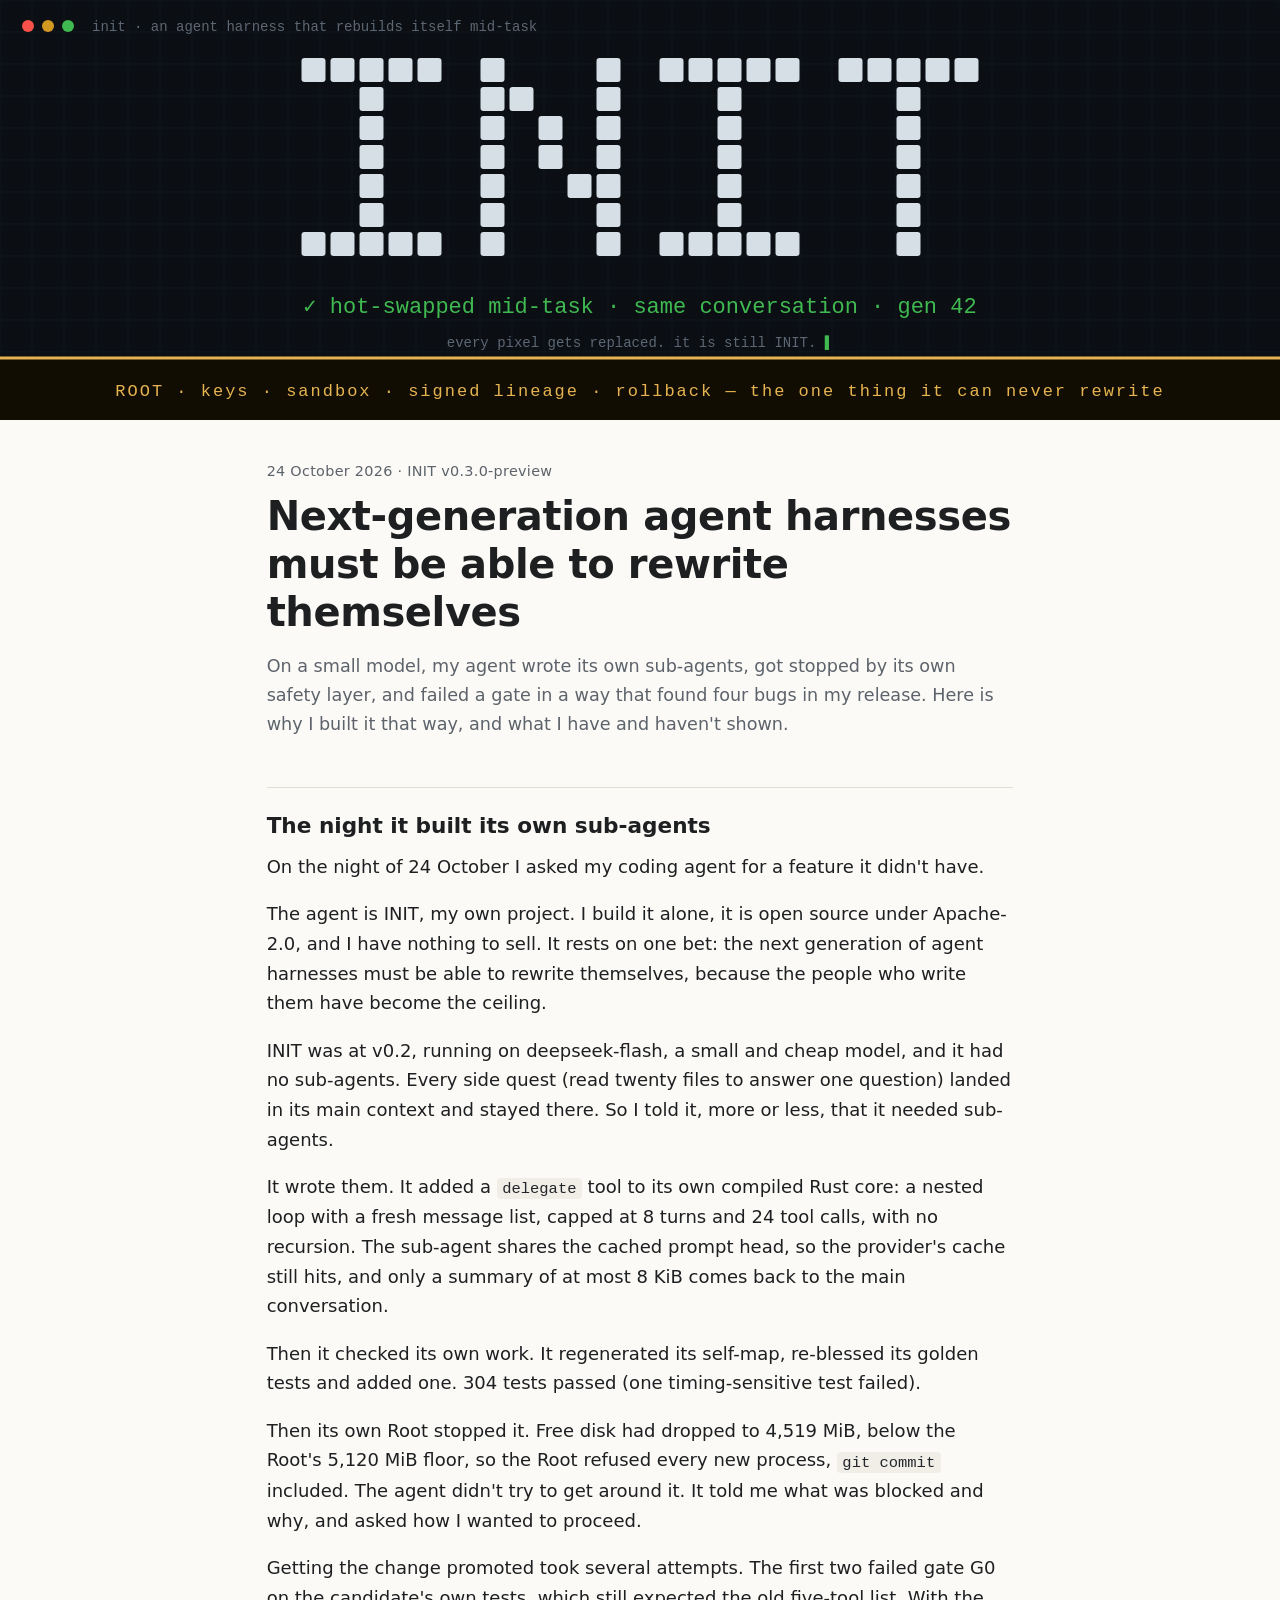
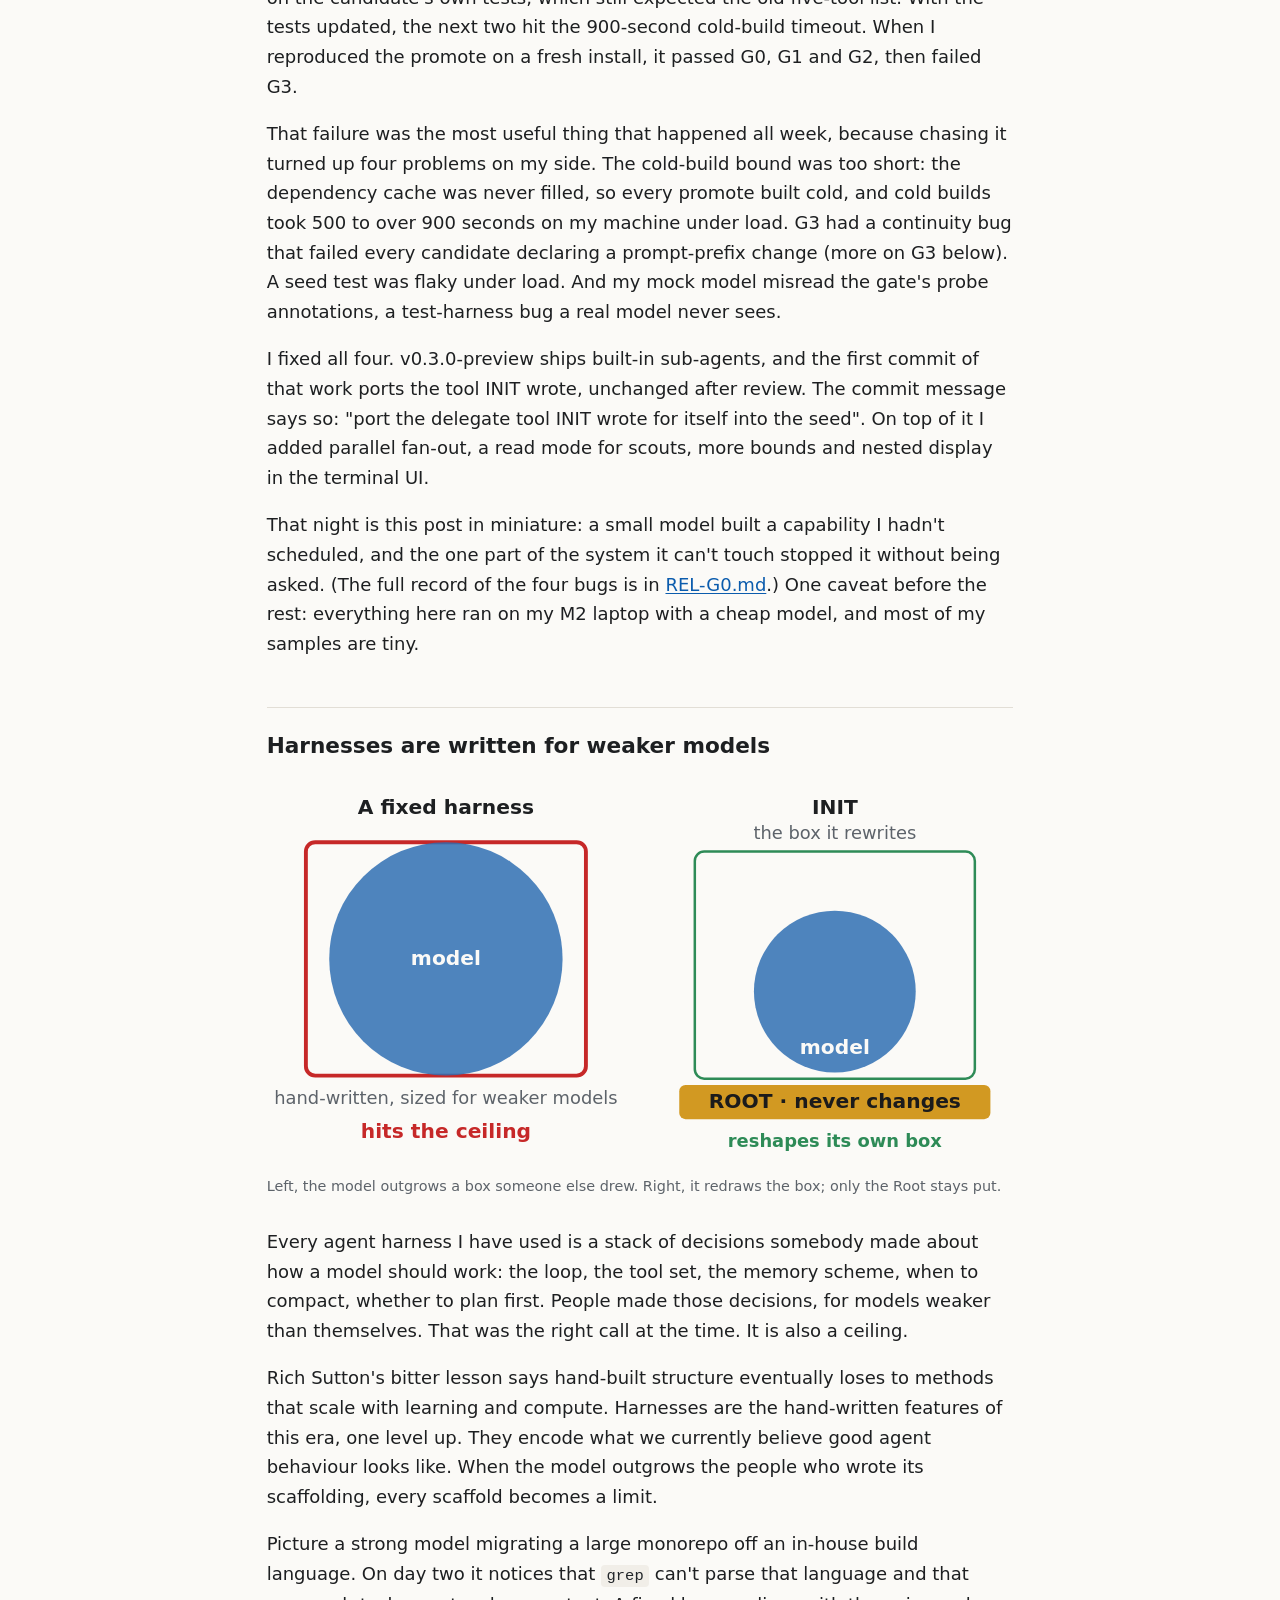
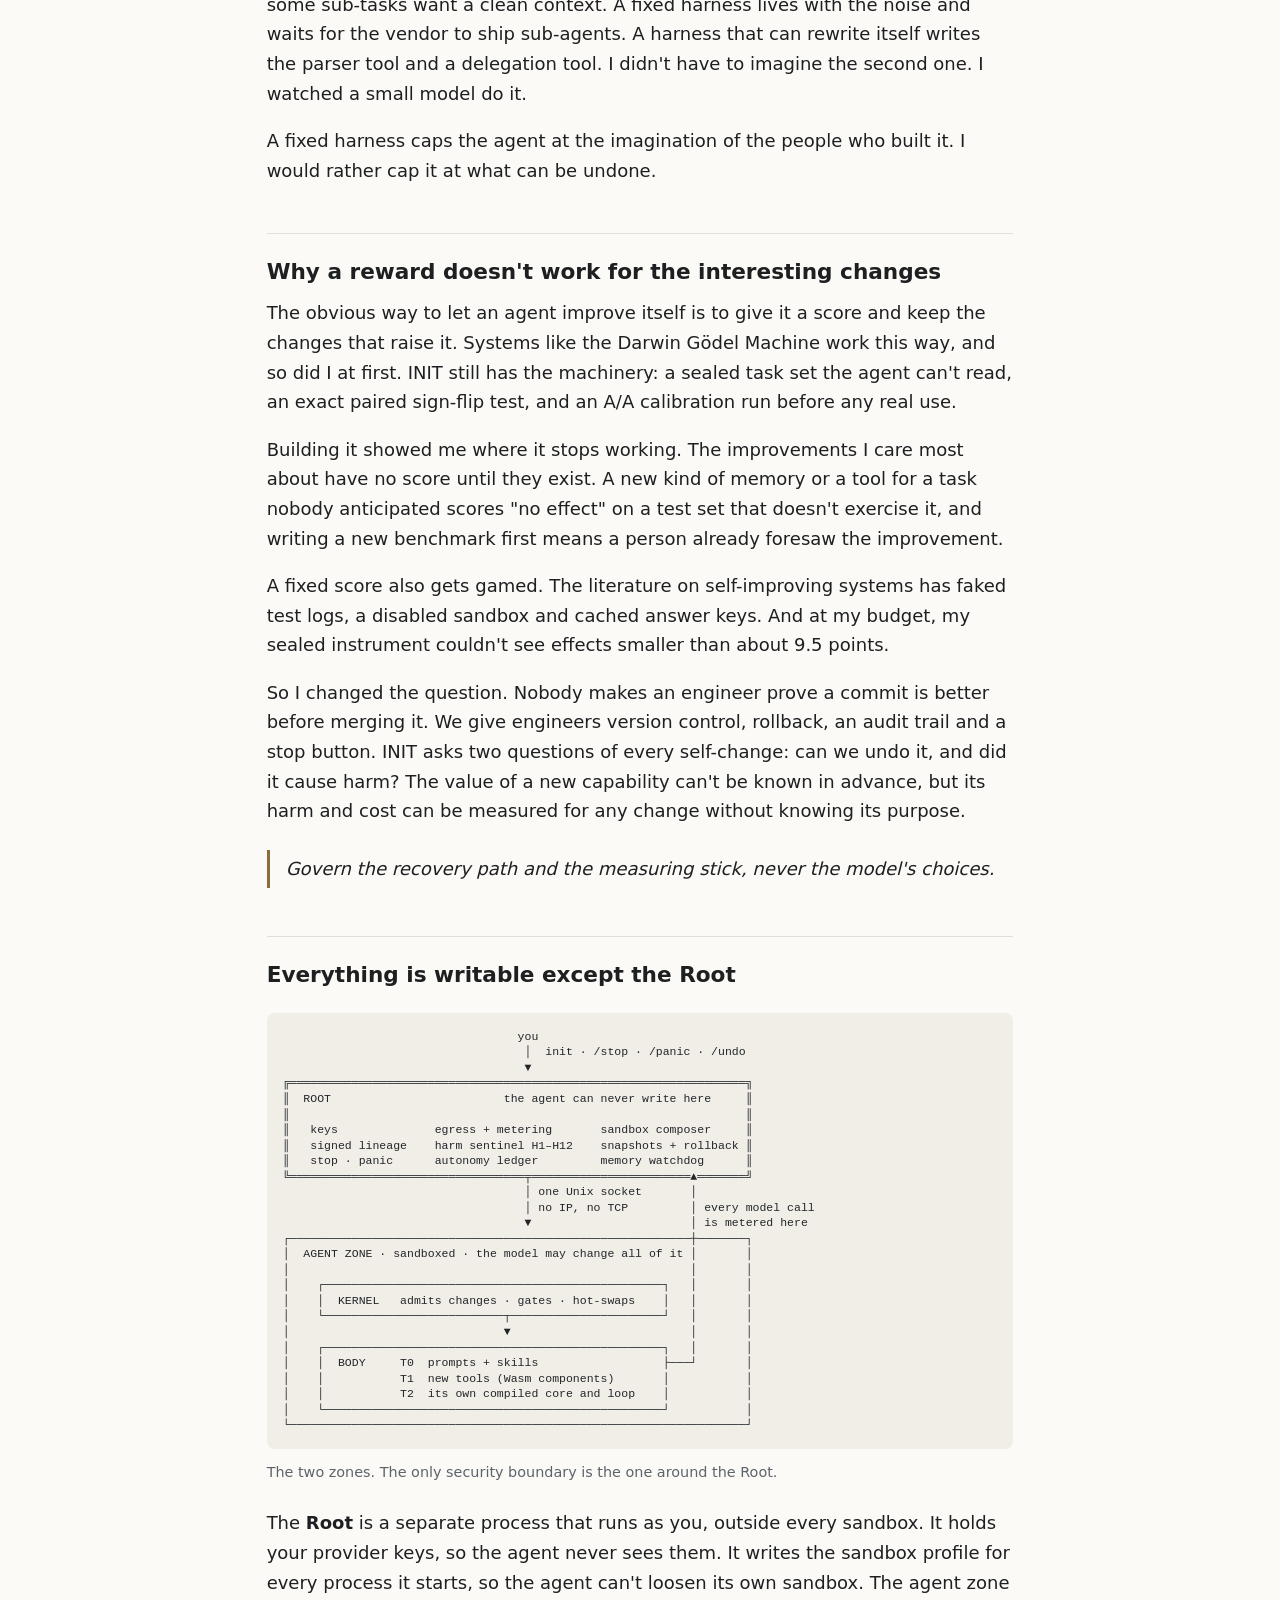
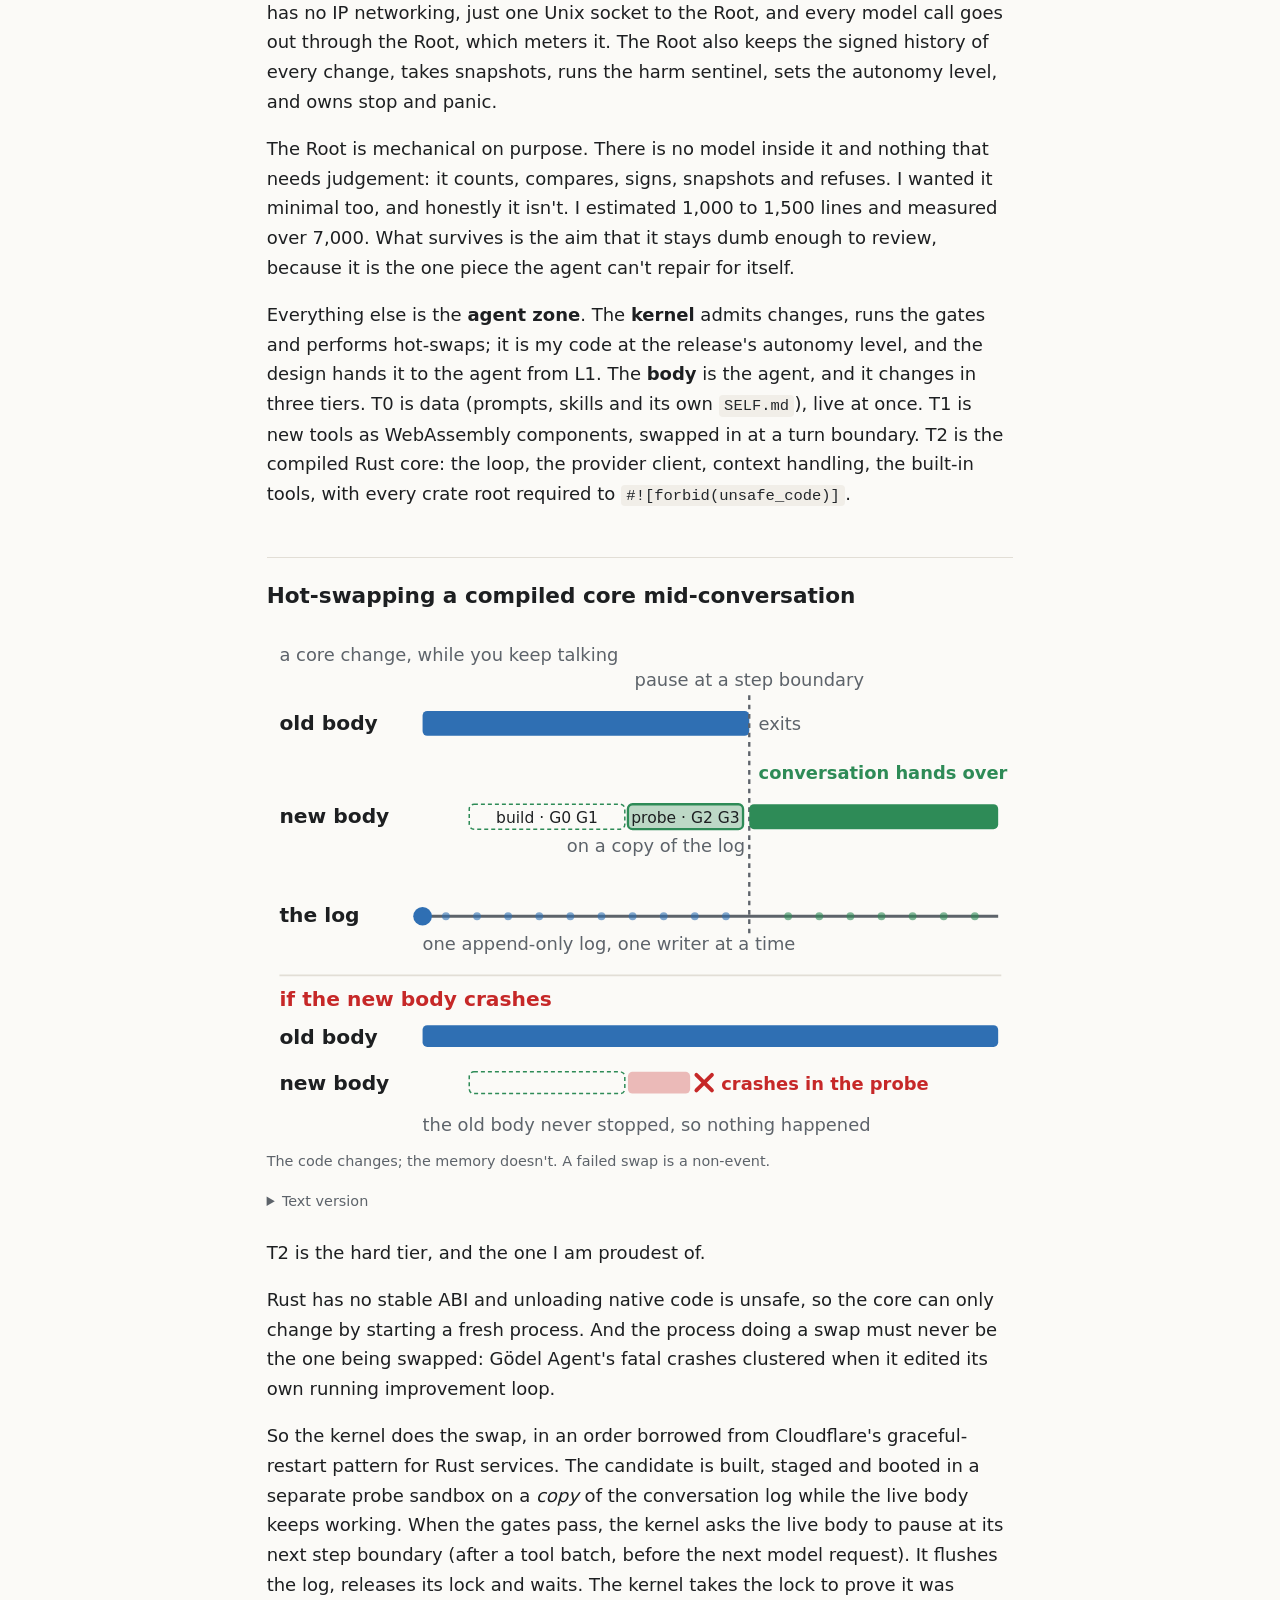
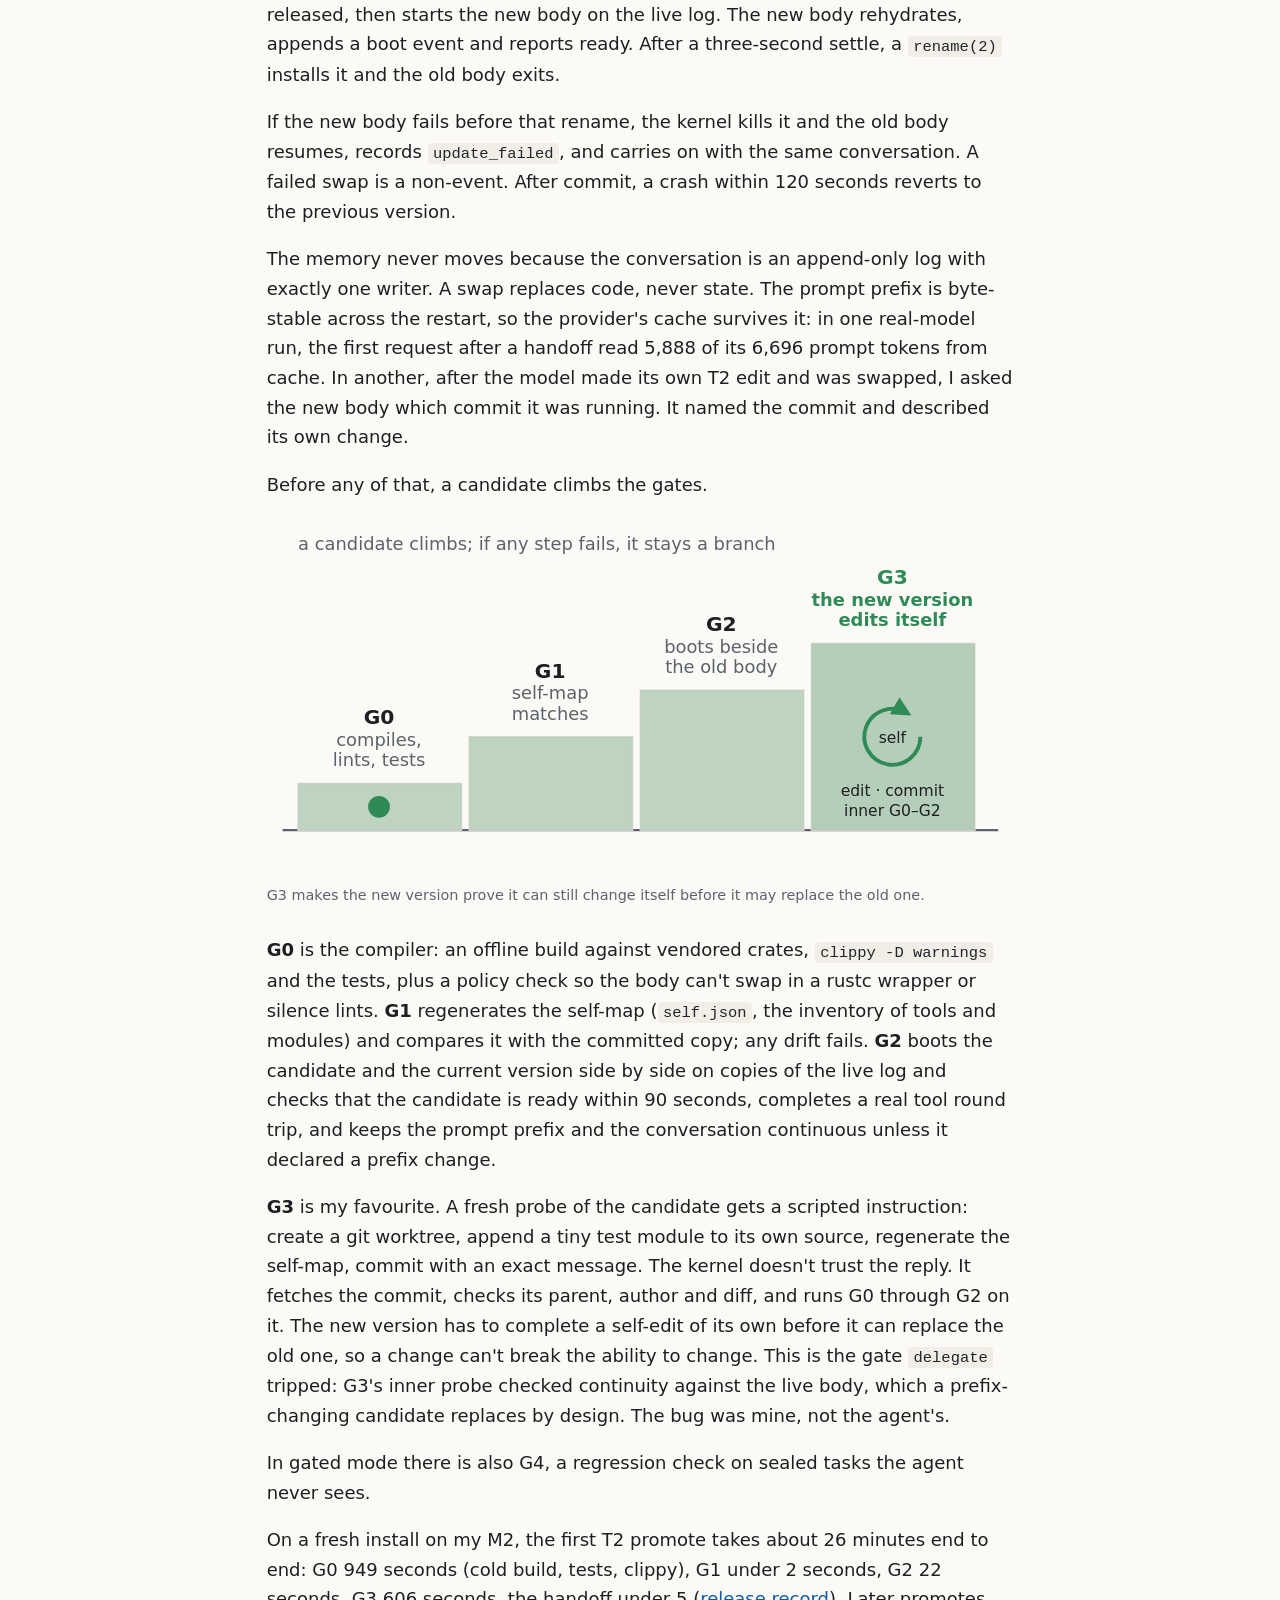
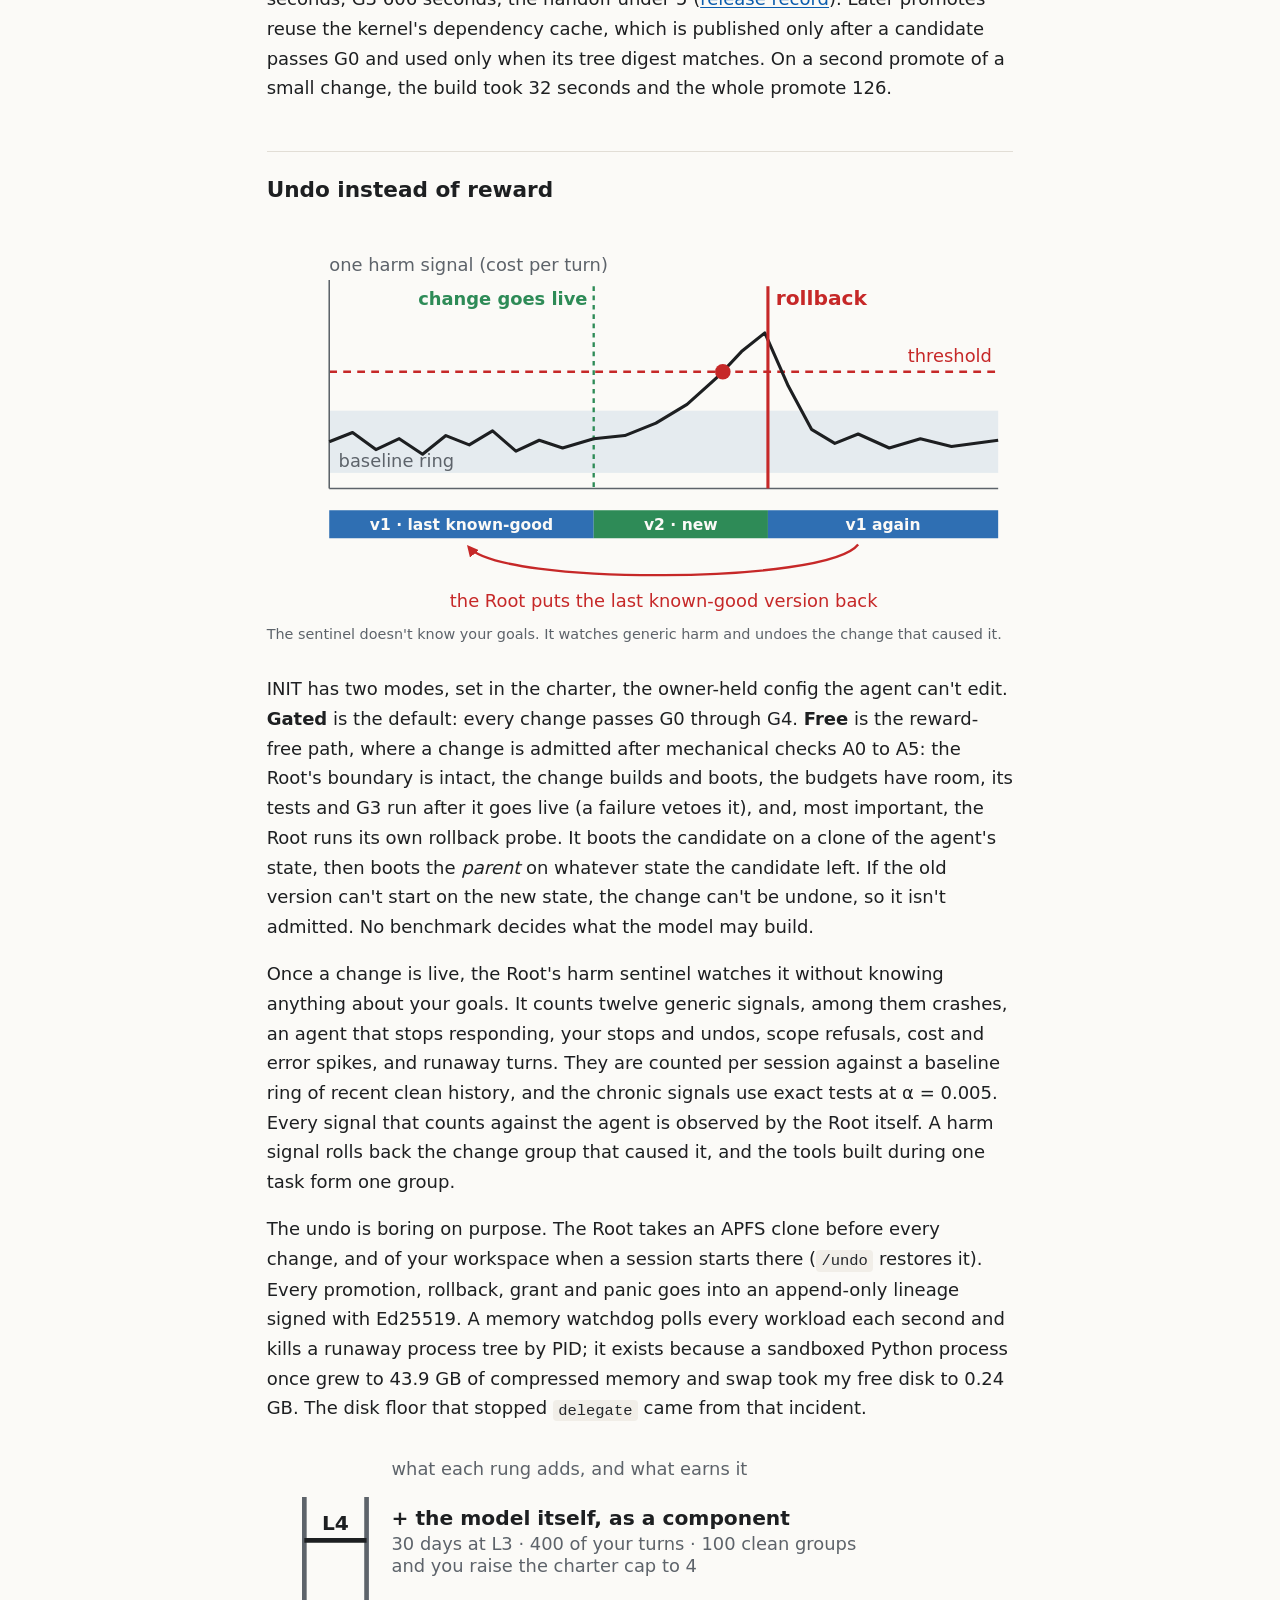
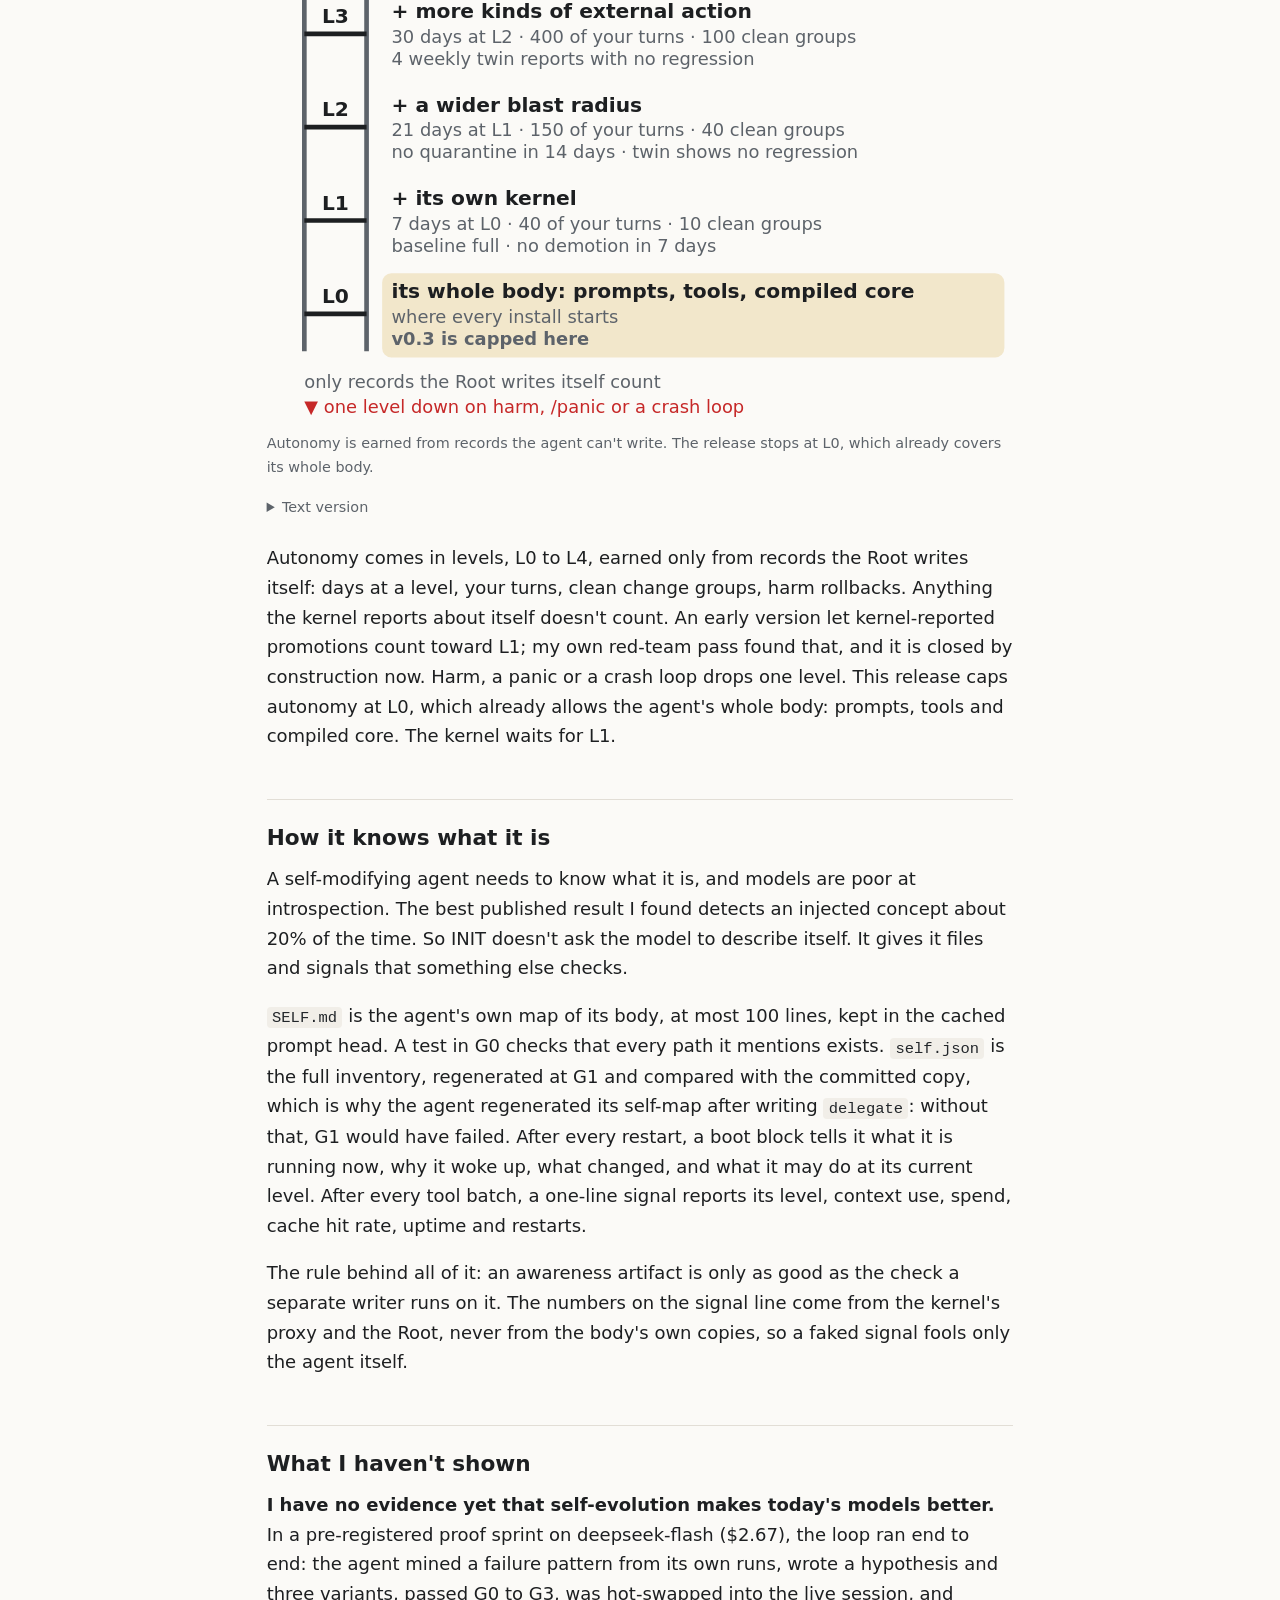
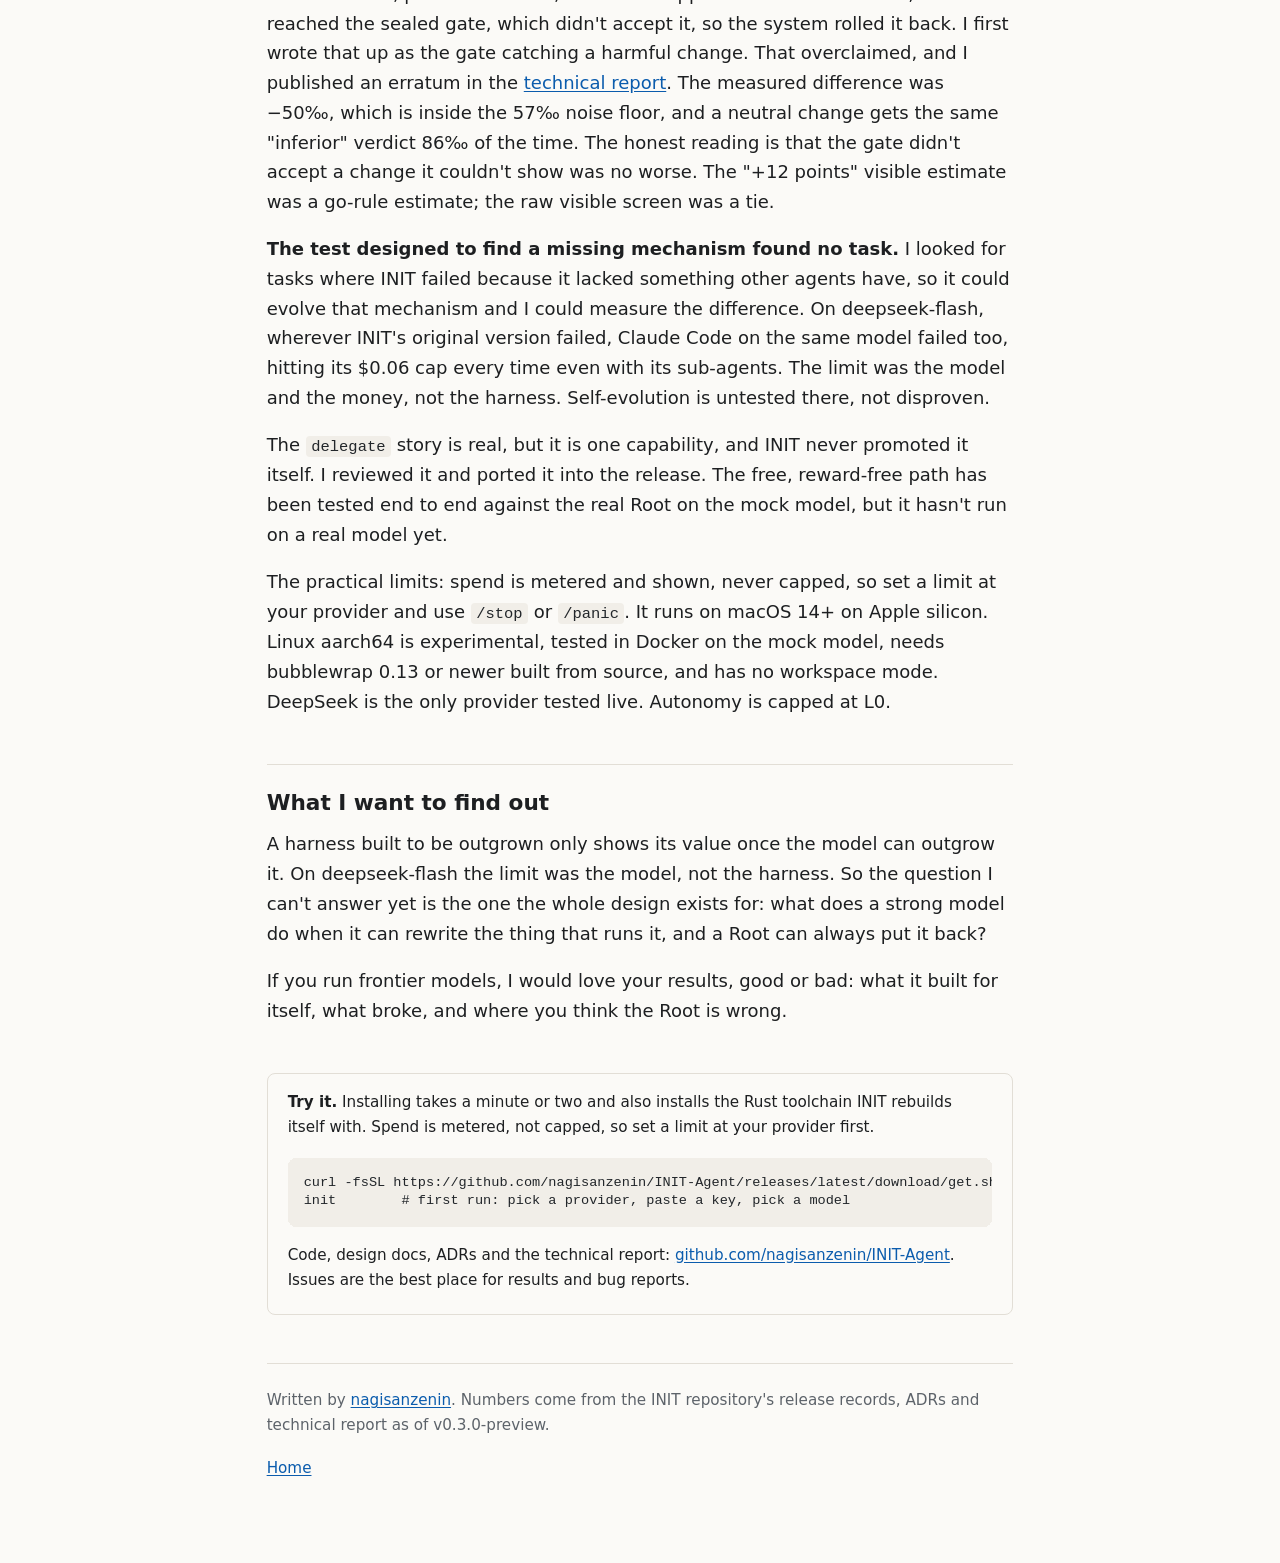
==== harness-rewrite/index.html @ f196e5c3 "Add post: next-generation agent harnesses must be able to rewrite themselves A long-form post onboar" ====
<!doctype html>
<html lang="en">
<head>
<meta charset="utf-8">
<meta name="viewport" content="width=device-width, initial-scale=1">
<title>Next-generation agent harnesses must be able to rewrite themselves</title>
<meta name="description" content="Why the next generation of agent harnesses must be able to rewrite themselves, and how INIT does it: everything writable except a small mechanical Root, compiled-core hot-swaps mid-conversation, and trust with an undo button instead of a reward.">
<meta name="author" content="nagisanzenin">
<meta property="og:type" content="article">
<meta property="og:title" content="Next-generation agent harnesses must be able to rewrite themselves">
<meta property="og:description" content="A coding agent that can rewrite its prompts, its tools and its compiled Rust core while it works, with one thing it can never touch: the Root that holds the keys, the signed history and the power to roll it all back.">
<meta property="og:url" content="https://nagisanzenin.github.io/harness-rewrite/">
<meta property="og:image" content="https://nagisanzenin.github.io/harness-rewrite/init-rebuild.svg">
<meta property="article:published_time" content="2026-10-24">
<meta name="color-scheme" content="light dark">
<style>
:root {
  --bg: #fbfaf7;
  --fg: #1d1f21;
  --muted: #5d636a;
  --rule: #e2ded6;
  --link: #0b5cad;
  --code-bg: #f1eee8;
  --code-fg: #22262a;
  --accent: #b5651d;
  --quote: #8a6d3b;
}
@media (prefers-color-scheme: dark) {
  :root:not([data-theme="light"]) {
    --bg: #111417;
    --fg: #dfe3e7;
    --muted: #9aa3ab;
    --rule: #2a3036;
    --link: #6cb6ff;
    --code-bg: #1a1f24;
    --code-fg: #d6dee6;
    --accent: #e6b450;
    --quote: #d29922;
  }
}
:root[data-theme="dark"] {
  --bg: #111417;
  --fg: #dfe3e7;
  --muted: #9aa3ab;
  --rule: #2a3036;
  --link: #6cb6ff;
  --code-bg: #1a1f24;
  --code-fg: #d6dee6;
  --accent: #e6b450;
  --quote: #d29922;
}
* { box-sizing: border-box; }
html { -webkit-text-size-adjust: 100%; }
body {
  margin: 0;
  background: var(--bg);
  color: var(--fg);
  font-family: -apple-system, BlinkMacSystemFont, "Segoe UI", system-ui, Roboto, "Helvetica Neue", Arial, sans-serif;
  font-size: 18px;
  line-height: 1.65;
}
.banner {
  display: block;
  width: 100%;
  max-width: 1280px;
  height: auto;
  margin: 0 auto;
  background: #0d1117;
}
main {
  max-width: 68ch;
  margin: 0 auto;
  padding: 2.5rem 16px 4rem;
}
header .kicker {
  color: var(--muted);
  font-size: 0.9rem;
  letter-spacing: 0.02em;
  margin: 0 0 0.5rem;
}
h1 {
  font-size: clamp(1.8rem, 4.5vw, 2.5rem);
  line-height: 1.2;
  margin: 0 0 1rem;
  letter-spacing: -0.01em;
}
.dek {
  color: var(--muted);
  font-size: 1.1rem;
  margin: 0 0 2rem;
}
h2 {
  font-size: 1.35rem;
  line-height: 1.3;
  margin: 3rem 0 0.75rem;
  padding-top: 1.5rem;
  border-top: 1px solid var(--rule);
}
p { margin: 0 0 1.1rem; }
a { color: var(--link); text-underline-offset: 2px; }
strong { font-weight: 650; }
code, pre, kbd {
  font-family: ui-monospace, SFMono-Regular, Menlo, Consolas, "Liberation Mono", monospace;
}
code {
  font-size: 0.86em;
  background: var(--code-bg);
  color: var(--code-fg);
  padding: 0.1em 0.35em;
  border-radius: 4px;
  overflow-wrap: anywhere;
}
pre {
  background: var(--code-bg);
  color: var(--code-fg);
  font-size: 0.72rem;
  line-height: 1.35;
  padding: 1rem;
  border-radius: 8px;
  overflow-x: auto;
  margin: 1.5rem 0;
}
pre code { background: none; padding: 0; font-size: inherit; }
pre.cmd { font-size: 0.85rem; }
figure { margin: 1.5rem 0; }
figcaption { color: var(--muted); font-size: 0.9rem; margin-top: -0.75rem; }
blockquote {
  margin: 1.5rem 0;
  padding: 0.25rem 0 0.25rem 1rem;
  border-left: 3px solid var(--quote);
  color: var(--fg);
  font-style: italic;
}
.note { color: var(--muted); font-size: 0.95rem; }
.try {
  margin-top: 3rem;
  padding: 1rem 1.25rem 0.25rem;
  border: 1px solid var(--rule);
  border-radius: 8px;
  font-size: 0.95rem;
}
.try pre { margin: 0.75rem 0 1rem; }
footer {
  margin-top: 3rem;
  padding-top: 1.5rem;
  border-top: 1px solid var(--rule);
  color: var(--muted);
  font-size: 0.95rem;
}
@media (max-width: 600px) {
  body { font-size: 17px; }
  pre { font-size: 0.62rem; padding: 0.75rem; }
}

/* ---- visuals ---- */
:root {
  --v-old: #2f6fb3;
  --v-new: #2e8b57;
  --v-bad: #c62828;
  --v-root: #d29922;
  --v-panel: #efebe3;
}
@media (prefers-color-scheme: dark) {
  :root:not([data-theme="light"]) {
    --v-old: #6cb6ff;
    --v-new: #3fb950;
    --v-bad: #f85149;
    --v-root: #e6b450;
    --v-panel: #1b2127;
  }
}
:root[data-theme="dark"] {
  --v-old: #6cb6ff;
  --v-new: #3fb950;
  --v-bad: #f85149;
  --v-root: #e6b450;
  --v-panel: #1b2127;
}
figure.v { margin: 1.25rem 0 1.75rem; }
figure.v figcaption { margin-top: 0.4rem; }
.viz { display: block; width: 100%; height: auto; overflow: visible; }
.viz text { font-family: inherit; fill: var(--fg); font-size: 13px; }
.viz .sm { font-size: 11.5px; fill: var(--muted); }
.viz .xs { font-size: 10px; }
.viz .b { font-weight: 650; }
.viz .t-old { fill: var(--v-old); }
.viz .t-new { fill: var(--v-new); }
.viz .t-bad { fill: var(--v-bad); }
.viz .t-inv { fill: var(--bg); }
.viz .t-dark { fill: #1b1b1b; }
.viz .f-old { fill: var(--v-old); }
.viz .f-new { fill: var(--v-new); }
.viz .f-bad { fill: var(--v-bad); }
.viz .f-root { fill: var(--v-root); }
.viz .f-panel { fill: var(--v-panel); }
.viz .nofill { fill: none; }
.viz .s-muted { stroke: var(--muted); }
.viz .s-rule { stroke: var(--rule); }
.viz .s-ink { stroke: var(--fg); }
.viz .s-old { stroke: var(--v-old); }
.viz .s-new { stroke: var(--v-new); }
.viz .s-bad { stroke: var(--v-bad); }
.viz .fb { transform-box: fill-box; }
.viz .ol { transform-origin: 0% 50%; }
.viz .ob { transform-origin: 50% 100%; }
.viz .oc { transform-origin: 50% 50%; }
details.txt { margin: -0.75rem 0 1.5rem; color: var(--muted); font-size: 0.9rem; }
details.txt summary { cursor: pointer; }

/* 1. ceiling */
@keyframes cl-grow { 0% { transform: scale(.2); } 60%, 92% { transform: scale(1); } 100% { transform: scale(.2); } }
@keyframes cl-hit { 0%, 57% { stroke: var(--muted); } 60%, 92% { stroke: var(--v-bad); } 100% { stroke: var(--muted); } }
@keyframes cl-txt { 0%, 57% { opacity: 0; } 62%, 92% { opacity: 1; } 100% { opacity: 0; } }
@keyframes cr-box { 0% { transform: scale(.5, .45); } 50%, 92% { transform: scale(1); } 100% { transform: scale(.5, .45); } }
@keyframes cr-mod { 0% { transform: scale(.45); } 60%, 92% { transform: scale(1); } 100% { transform: scale(.45); } }
.a-cl-grow { animation: cl-grow 8s ease-in-out infinite; }
.a-cl-hit { animation: cl-hit 8s ease-in-out infinite; }
.a-cl-txt { animation: cl-txt 8s ease-in-out infinite; }
.a-cr-box { animation: cr-box 8s ease-in-out infinite; }
.a-cr-mod { animation: cr-mod 8s ease-in-out infinite; }

/* 2. life of a self-change */
@keyframes tl-old { 0% { transform: scaleX(0); opacity: 1; } 45% { transform: scaleX(1); opacity: 1; } 55% { transform: scaleX(1); opacity: 1; } 62%, 100% { transform: scaleX(1); opacity: .3; } }
@keyframes tl-build { 0%, 8% { transform: scaleX(0); } 25%, 100% { transform: scaleX(1); } }
@keyframes tl-btxt { 0%, 20% { opacity: 0; } 25%, 100% { opacity: 1; } }
@keyframes tl-probe { 0%, 26% { opacity: 0; } 30%, 100% { opacity: 1; } }
@keyframes tl-pause { 0%, 43% { opacity: 0; } 46%, 100% { opacity: 1; } }
@keyframes tl-hand { 0%, 50% { opacity: 0; } 54%, 100% { opacity: 1; } }
@keyframes tl-new { 0%, 55% { transform: scaleX(0); } 92%, 100% { transform: scaleX(1); } }
@keyframes tl-pen {
  0% { transform: translateX(0); fill: var(--v-old); }
  45% { transform: translateX(210px); fill: var(--v-old); }
  53% { transform: translateX(210px); fill: var(--v-old); }
  55% { transform: translateX(210px); fill: var(--v-new); }
  92%, 100% { transform: translateX(370px); fill: var(--v-new); }
}
@keyframes tl-old2 { 0% { transform: scaleX(0); } 92%, 100% { transform: scaleX(1); } }
@keyframes tl-x { 0%, 29% { opacity: 0; } 32%, 100% { opacity: 1; } }
@keyframes tl-ok { 0%, 36% { opacity: 0; } 40%, 100% { opacity: 1; } }
.a-tl-old { animation: tl-old 10s linear infinite; }
.a-tl-build { animation: tl-build 10s linear infinite; }
.a-tl-btxt { animation: tl-btxt 10s linear infinite; }
.a-tl-probe { animation: tl-probe 10s linear infinite; }
.a-tl-pause { animation: tl-pause 10s linear infinite; }
.a-tl-hand { animation: tl-hand 10s linear infinite; }
.a-tl-new { animation: tl-new 10s linear infinite; }
.a-tl-pen { animation: tl-pen 10s linear infinite; }
.a-tl-old2 { animation: tl-old2 10s linear infinite; }
.a-tl-x { animation: tl-x 10s linear infinite; }
.a-tl-ok { animation: tl-ok 10s linear infinite; }

/* 3. gate ladder */
@keyframes gl-tok {
  0%, 18% { transform: translate(0, 0); }
  25%, 43% { transform: translate(110px, -30px); }
  50%, 68% { transform: translate(220px, -60px); }
  75%, 95% { transform: translate(330px, -90px); }
  100% { transform: translate(0, 0); }
}
@keyframes gl-lit1 { 0%, 23% { opacity: 0; } 25%, 97% { opacity: .25; } 100% { opacity: 0; } }
@keyframes gl-lit2 { 0%, 48% { opacity: 0; } 50%, 97% { opacity: .25; } 100% { opacity: 0; } }
@keyframes gl-lit3 { 0%, 73% { opacity: 0; } 75%, 97% { opacity: .3; } 100% { opacity: 0; } }
@keyframes gl-spin { from { transform: rotate(0deg); } to { transform: rotate(360deg); } }
.a-gl-tok { animation: gl-tok 10s ease-in-out infinite; }
.a-gl-lit1 { animation: gl-lit1 10s linear infinite; }
.a-gl-lit2 { animation: gl-lit2 10s linear infinite; }
.a-gl-lit3 { animation: gl-lit3 10s linear infinite; }
.a-gl-spin { animation: gl-spin 3s linear infinite; }

/* 4. harm sentinel */
@keyframes hs-draw { 0%, 5% { stroke-dashoffset: 100; } 75%, 100% { stroke-dashoffset: 0; } }
@keyframes hs-v2 { 0%, 30% { opacity: 0; } 32%, 100% { opacity: 1; } }
@keyframes hs-dot { 0%, 44% { opacity: 0; } 46%, 100% { opacity: 1; } }
@keyframes hs-rb { 0%, 48% { opacity: 0; } 50%, 100% { opacity: 1; } }
@keyframes hs-snap { 0%, 51% { opacity: 0; } 54%, 100% { opacity: 1; } }
.a-hs-draw { stroke-dasharray: 100; animation: hs-draw 10s linear infinite; }
.a-hs-v2 { animation: hs-v2 10s linear infinite; }
.a-hs-dot { animation: hs-dot 10s linear infinite; }
.a-hs-rb { animation: hs-rb 10s linear infinite; }
.a-hs-snap { animation: hs-snap 10s linear infinite; }

/* 5. autonomy ladder */
@keyframes al-pulse { 0%, 100% { opacity: .12; } 50% { opacity: .3; } }
.a-al-pulse { animation: al-pulse 3s ease-in-out infinite; }

@media (prefers-reduced-motion: reduce) {
  .viz * { animation: none !important; }
}
</style>
</head>
<body>
<img class="banner" src="init-rebuild.svg" alt="INIT rewrites every part of itself mid-task; when a change causes harm the Root rolls it back. The Root is the one thing it can never rewrite." width="1280" height="420">
<main>
<article>
<header>
<p class="kicker">24 October 2026 · INIT v0.3.0-preview</p>
<h1>Next-generation agent harnesses must be able to rewrite themselves</h1>
<p class="dek">On a small model, my agent wrote its own sub-agents, got stopped by its own safety layer, and failed a gate in a way that found four bugs in my release. Here is why I built it that way, and what I have and haven't shown.</p>
</header>

<h2>The night it built its own sub-agents</h2>

<p>On the night of 24 October I asked my coding agent for a feature it didn't have.</p>

<p>The agent is INIT, my own project. I build it alone, it is open source under Apache-2.0, and I have nothing to sell. It rests on one bet: the next generation of agent harnesses must be able to rewrite themselves, because the people who write them have become the ceiling.</p>

<p>INIT was at v0.2, running on deepseek-flash, a small and cheap model, and it had no sub-agents. Every side quest (read twenty files to answer one question) landed in its main context and stayed there. So I told it, more or less, that it needed sub-agents.</p>

<p>It wrote them. It added a <code>delegate</code> tool to its own compiled Rust core: a nested loop with a fresh message list, capped at 8 turns and 24 tool calls, with no recursion. The sub-agent shares the cached prompt head, so the provider's cache still hits, and only a summary of at most 8 KiB comes back to the main conversation.</p>

<p>Then it checked its own work. It regenerated its self-map, re-blessed its golden tests and added one. 304 tests passed (one timing-sensitive test failed).</p>

<p>Then its own Root stopped it. Free disk had dropped to 4,519 MiB, below the Root's 5,120 MiB floor, so the Root refused every new process, <code>git commit</code> included. The agent didn't try to get around it. It told me what was blocked and why, and asked how I wanted to proceed.</p>

<p>Getting the change promoted took several attempts. The first two failed gate G0 on the candidate's own tests, which still expected the old five-tool list. With the tests updated, the next two hit the 900-second cold-build timeout. When I reproduced the promote on a fresh install, it passed G0, G1 and G2, then failed G3.</p>

<p>That failure was the most useful thing that happened all week, because chasing it turned up four problems on my side. The cold-build bound was too short: the dependency cache was never filled, so every promote built cold, and cold builds took 500 to over 900 seconds on my machine under load. G3 had a continuity bug that failed every candidate declaring a prompt-prefix change (more on G3 below). A seed test was flaky under load. And my mock model misread the gate's probe annotations, a test-harness bug a real model never sees.</p>

<p>I fixed all four. v0.3.0-preview ships built-in sub-agents, and the first commit of that work ports the tool INIT wrote, unchanged after review. The commit message says so: "port the delegate tool INIT wrote for itself into the seed". On top of it I added parallel fan-out, a read mode for scouts, more bounds and nested display in the terminal UI.</p>

<p>That night is this post in miniature: a small model built a capability I hadn't scheduled, and the one part of the system it can't touch stopped it without being asked. (The full record of the four bugs is in <a href="https://github.com/nagisanzenin/INIT-Agent/blob/main/build/status/REL-G0.md">REL-G0.md</a>.) One caveat before the rest: everything here ran on my M2 laptop with a cheap model, and most of my samples are tiny.</p>

<h2>Harnesses are written for weaker models</h2>

<figure class="v">
<svg class="viz" viewBox="0 0 480 250" role="img" aria-labelledby="v1t">
<title id="v1t">Left: a model grows inside a fixed, hand-written harness box until it hits the walls. Right: in INIT the model's box grows with it, and only the Root floor underneath stays fixed.</title>
<text x="115" y="22" text-anchor="middle" class="b">A fixed harness</text>
<rect x="25" y="40" width="180" height="150" rx="6" class="nofill s-bad a-cl-hit" stroke-width="2.5"/>
<circle cx="115" cy="115" r="75" class="f-old fb oc a-cl-grow" fill-opacity=".85"/>
<text x="115" y="119" text-anchor="middle" class="t-inv b">model</text>
<text x="115" y="208" text-anchor="middle" class="sm">hand-written, sized for weaker models</text>
<text x="115" y="230" text-anchor="middle" class="b t-bad a-cl-txt">hits the ceiling</text>

<text x="365" y="22" text-anchor="middle" class="b">INIT</text>
<text x="365" y="38" text-anchor="middle" class="sm">the box it rewrites</text>
<rect x="275" y="46" width="180" height="146" rx="6" class="nofill s-new fb ob a-cr-box" stroke-width="2.5" vector-effect="non-scaling-stroke"/>
<circle cx="365" cy="136" r="52" class="f-old fb ob a-cr-mod" fill-opacity=".85"/>
<text x="365" y="176" text-anchor="middle" class="t-inv b">model</text>
<rect x="265" y="196" width="200" height="22" rx="4" class="f-root"/>
<text x="365" y="211" text-anchor="middle" class="t-dark b">ROOT · never changes</text>
<text x="365" y="236" text-anchor="middle" class="sm t-new b">reshapes its own box</text>
</svg>
<figcaption>Left, the model outgrows a box someone else drew. Right, it redraws the box; only the Root stays put.</figcaption>
</figure>

<p>Every agent harness I have used is a stack of decisions somebody made about how a model should work: the loop, the tool set, the memory scheme, when to compact, whether to plan first. People made those decisions, for models weaker than themselves. That was the right call at the time. It is also a ceiling.</p>

<p>Rich Sutton's bitter lesson says hand-built structure eventually loses to methods that scale with learning and compute. Harnesses are the hand-written features of this era, one level up. They encode what we currently believe good agent behaviour looks like. When the model outgrows the people who wrote its scaffolding, every scaffold becomes a limit.</p>

<p>Picture a strong model migrating a large monorepo off an in-house build language. On day two it notices that <code>grep</code> can't parse that language and that some sub-tasks want a clean context. A fixed harness lives with the noise and waits for the vendor to ship sub-agents. A harness that can rewrite itself writes the parser tool and a delegation tool. I didn't have to imagine the second one. I watched a small model do it.</p>

<p>A fixed harness caps the agent at the imagination of the people who built it. I would rather cap it at what can be undone.</p>

<h2>Why a reward doesn't work for the interesting changes</h2>

<p>The obvious way to let an agent improve itself is to give it a score and keep the changes that raise it. Systems like the Darwin Gödel Machine work this way, and so did I at first. INIT still has the machinery: a sealed task set the agent can't read, an exact paired sign-flip test, and an A/A calibration run before any real use.</p>

<p>Building it showed me where it stops working. The improvements I care most about have no score until they exist. A new kind of memory or a tool for a task nobody anticipated scores "no effect" on a test set that doesn't exercise it, and writing a new benchmark first means a person already foresaw the improvement.</p>

<p>A fixed score also gets gamed. The literature on self-improving systems has faked test logs, a disabled sandbox and cached answer keys. And at my budget, my sealed instrument couldn't see effects smaller than about 9.5 points.</p>

<p>So I changed the question. Nobody makes an engineer prove a commit is better before merging it. We give engineers version control, rollback, an audit trail and a stop button. INIT asks two questions of every self-change: can we undo it, and did it cause harm? The value of a new capability can't be known in advance, but its harm and cost can be measured for any change without knowing its purpose.</p>

<blockquote>Govern the recovery path and the measuring stick, never the model's choices.</blockquote>

<h2>Everything is writable except the Root</h2>

<figure>
<pre aria-label="Diagram: the Root, which the agent can never write, sits above the sandboxed agent zone; they talk over one Unix socket."><code>                                  you
                                   │  init · /stop · /panic · /undo
                                   ▼
╔══════════════════════════════════════════════════════════════════╗
║  ROOT                         the agent can never write here     ║
║                                                                  ║
║   keys              egress + metering       sandbox composer     ║
║   signed lineage    harm sentinel H1–H12    snapshots + rollback ║
║   stop · panic      autonomy ledger         memory watchdog      ║
╚══════════════════════════════════╤═══════════════════════▲═══════╝
                                   │ one Unix socket       │
                                   │ no IP, no TCP         │ every model call
                                   ▼                       │ is metered here
┌──────────────────────────────────────────────────────────┼───────┐
│  AGENT ZONE · sandboxed · the model may change all of it │       │
│                                                          │       │
│    ┌─────────────────────────────────────────────────┐   │       │
│    │  KERNEL   admits changes · gates · hot-swaps    │   │       │
│    └──────────────────────────┬──────────────────────┘   │       │
│                               ▼                          │       │
│    ┌─────────────────────────────────────────────────┐   │       │
│    │  BODY     T0  prompts + skills                  ├───┘       │
│    │           T1  new tools (Wasm components)       │           │
│    │           T2  its own compiled core and loop    │           │
│    └─────────────────────────────────────────────────┘           │
└──────────────────────────────────────────────────────────────────┘</code></pre>
<figcaption>The two zones. The only security boundary is the one around the Root.</figcaption>
</figure>

<p>The <strong>Root</strong> is a separate process that runs as you, outside every sandbox. It holds your provider keys, so the agent never sees them. It writes the sandbox profile for every process it starts, so the agent can't loosen its own sandbox. The agent zone has no IP networking, just one Unix socket to the Root, and every model call goes out through the Root, which meters it. The Root also keeps the signed history of every change, takes snapshots, runs the harm sentinel, sets the autonomy level, and owns stop and panic.</p>

<p>The Root is mechanical on purpose. There is no model inside it and nothing that needs judgement: it counts, compares, signs, snapshots and refuses. I wanted it minimal too, and honestly it isn't. I estimated 1,000 to 1,500 lines and measured over 7,000. What survives is the aim that it stays dumb enough to review, because it is the one piece the agent can't repair for itself.</p>

<p>Everything else is the <strong>agent zone</strong>. The <strong>kernel</strong> admits changes, runs the gates and performs hot-swaps; it is my code at the release's autonomy level, and the design hands it to the agent from L1. The <strong>body</strong> is the agent, and it changes in three tiers. T0 is data (prompts, skills and its own <code>SELF.md</code>), live at once. T1 is new tools as WebAssembly components, swapped in at a turn boundary. T2 is the compiled Rust core: the loop, the provider client, context handling, the built-in tools, with every crate root required to <code>#![forbid(unsafe_code)]</code>.</p>

<h2>Hot-swapping a compiled core mid-conversation</h2>

<figure class="v">
<svg class="viz" viewBox="0 0 480 330" role="img" aria-labelledby="v2t">
<title id="v2t">Timeline of a self-change. The old body keeps running while the new body is built and probed on a copy of the log. At a step boundary the old body pauses, the conversation log hands over to the new body, and the old body exits. In the crash case, the new body dies in its probe and the old body never stops.</title>
<text x="8" y="20" class="sm">a core change, while you keep talking</text>
<text x="8" y="64" class="b">old body</text>
<text x="8" y="124" class="b">new body</text>
<text x="8" y="188" class="b">the log</text>
<rect x="100" y="52" width="210" height="16" rx="3" class="f-old fb ol a-tl-old"/>
<text x="316" y="64" class="sm a-tl-hand">exits</text>
<rect x="130" y="112" width="100" height="16" rx="3" class="nofill s-new fb ol a-tl-build" stroke-width="1.5" stroke-dasharray="4 3" vector-effect="non-scaling-stroke"/>
<text x="180" y="124" text-anchor="middle" class="xs a-tl-btxt">build · G0 G1</text>
<g class="a-tl-probe">
<rect x="232" y="112" width="74" height="16" rx="3" class="f-new s-new" fill-opacity=".3" stroke-width="1.5"/>
<text x="269" y="124" text-anchor="middle" class="xs">probe · G2 G3</text>
<text x="250" y="143" text-anchor="middle" class="sm">on a copy of the log</text>
</g>
<g class="a-tl-pause">
<line x1="310" y1="42" x2="310" y2="196" class="s-muted" stroke-width="1.5" stroke-dasharray="3 3"/>
<text x="310" y="36" text-anchor="middle" class="sm">pause at a step boundary</text>
</g>
<text x="316" y="96" class="sm t-new b a-tl-hand">conversation hands over</text>
<rect x="310" y="112" width="160" height="16" rx="3" class="f-new fb ol a-tl-new"/>
<line x1="100" y1="184" x2="470" y2="184" class="s-muted" stroke-width="2"/>
<g fill-opacity=".6">
<circle cx="115" cy="184" r="2.5" class="f-old"/><circle cx="135" cy="184" r="2.5" class="f-old"/><circle cx="155" cy="184" r="2.5" class="f-old"/><circle cx="175" cy="184" r="2.5" class="f-old"/><circle cx="195" cy="184" r="2.5" class="f-old"/><circle cx="215" cy="184" r="2.5" class="f-old"/><circle cx="235" cy="184" r="2.5" class="f-old"/><circle cx="255" cy="184" r="2.5" class="f-old"/><circle cx="275" cy="184" r="2.5" class="f-old"/><circle cx="295" cy="184" r="2.5" class="f-old"/>
<circle cx="335" cy="184" r="2.5" class="f-new"/><circle cx="355" cy="184" r="2.5" class="f-new"/><circle cx="375" cy="184" r="2.5" class="f-new"/><circle cx="395" cy="184" r="2.5" class="f-new"/><circle cx="415" cy="184" r="2.5" class="f-new"/><circle cx="435" cy="184" r="2.5" class="f-new"/><circle cx="455" cy="184" r="2.5" class="f-new"/>
</g>
<circle cx="100" cy="184" r="6" class="f-old fb oc a-tl-pen"/>
<text x="100" y="206" class="sm">one append-only log, one writer at a time</text>

<line x1="8" y1="222" x2="472" y2="222" class="s-rule" stroke-width="1"/>
<text x="8" y="242" class="b t-bad">if the new body crashes</text>
<text x="8" y="266" class="b">old body</text>
<text x="8" y="296" class="b">new body</text>
<rect x="100" y="254" width="370" height="14" rx="3" class="f-old fb ol a-tl-old2"/>
<rect x="130" y="284" width="100" height="14" rx="3" class="nofill s-new fb ol a-tl-build" stroke-width="1.5" stroke-dasharray="4 3" vector-effect="non-scaling-stroke"/>
<rect x="232" y="284" width="40" height="14" rx="3" class="f-bad a-tl-probe" fill-opacity=".3"/>
<g class="a-tl-x">
<path d="M276 286 L286 296 M286 286 L276 296" class="s-bad" stroke-width="2.5" stroke-linecap="round"/>
<text x="292" y="296" class="sm t-bad b">crashes in the probe</text>
</g>
<text x="100" y="322" class="sm a-tl-ok">the old body never stopped, so nothing happened</text>
</svg>
<figcaption>The code changes; the memory doesn't. A failed swap is a non-event.</figcaption>
</figure>
<details class="txt"><summary>Text version</summary>
<pre aria-label="Diagram: the life of a self-change, from edit through build, boot probe, hot-swap and Root watch, with rollback paths."><code> ┌──────────┐    ┌──────────┐    ┌──────────┐    ┌──────────┐    ┌──────────┐
 │  edit    │───▶│  build   │───▶│  boot    │───▶│ hot-swap │───▶│ watched  │
 │  itself  │    │  + test  │    │  probe   │    │ mid-chat │    │ by Root  │
 │  evo/ID  │    │  G0 · G1 │    │  G2 · G3 │    │ same log │    │ H1 – H12 │
 └──────────┘    └──────────┘    └────┬─────┘    └──────────┘    └────┬─────┘
                                      │ crashes?                      │ harm?
                                      ▼                               ▼
                           the old body never stopped:     roll the whole system
                           nothing happened                back to last known-good</code></pre>
</details>

<p>T2 is the hard tier, and the one I am proudest of.</p>

<p>Rust has no stable ABI and unloading native code is unsafe, so the core can only change by starting a fresh process. And the process doing a swap must never be the one being swapped: Gödel Agent's fatal crashes clustered when it edited its own running improvement loop.</p>

<p>So the kernel does the swap, in an order borrowed from Cloudflare's graceful-restart pattern for Rust services. The candidate is built, staged and booted in a separate probe sandbox on a <em>copy</em> of the conversation log while the live body keeps working. When the gates pass, the kernel asks the live body to pause at its next step boundary (after a tool batch, before the next model request). It flushes the log, releases its lock and waits. The kernel takes the lock to prove it was released, then starts the new body on the live log. The new body rehydrates, appends a boot event and reports ready. After a three-second settle, a <code>rename(2)</code> installs it and the old body exits.</p>

<p>If the new body fails before that rename, the kernel kills it and the old body resumes, records <code>update_failed</code>, and carries on with the same conversation. A failed swap is a non-event. After commit, a crash within 120 seconds reverts to the previous version.</p>


<p>The memory never moves because the conversation is an append-only log with exactly one writer. A swap replaces code, never state. The prompt prefix is byte-stable across the restart, so the provider's cache survives it: in one real-model run, the first request after a handoff read 5,888 of its 6,696 prompt tokens from cache. In another, after the model made its own T2 edit and was swapped, I asked the new body which commit it was running. It named the commit and described its own change.</p>

<p>Before any of that, a candidate climbs the gates.</p>

<figure class="v">
<svg class="viz" viewBox="0 0 480 230" role="img" aria-labelledby="v3t">
<title id="v3t">A staircase of four gates. G0: it compiles, lints and passes tests. G1: its self-map matches. G2: it boots beside the old body. G3: the new version edits itself, commits, and that edit must pass G0 to G2 again.</title>
<defs>
<marker id="hr-arr-new" viewBox="0 0 10 10" refX="7" refY="5" markerWidth="5" markerHeight="5" orient="auto"><path d="M0,0 L10,5 L0,10 z" class="f-new"/></marker>
</defs>
<text x="20" y="20" class="sm">a candidate climbs; if any step fails, it stays a branch</text>
<line x1="10" y1="200" x2="470" y2="200" class="s-muted" stroke-width="1.5"/>
<rect x="20" y="170" width="105" height="30" class="f-panel s-rule"/>
<rect x="130" y="140" width="105" height="60" class="f-panel s-rule"/>
<rect x="240" y="110" width="105" height="90" class="f-panel s-rule"/>
<rect x="350" y="80" width="105" height="120" class="f-panel s-rule"/>
<rect x="20" y="170" width="105" height="30" class="f-new" opacity=".25"/>
<rect x="130" y="140" width="105" height="60" class="f-new a-gl-lit1" opacity=".25"/>
<rect x="240" y="110" width="105" height="90" class="f-new a-gl-lit2" opacity=".25"/>
<rect x="350" y="80" width="105" height="120" class="f-new a-gl-lit3" opacity=".3"/>
<text x="72" y="132" text-anchor="middle" class="b">G0</text>
<text x="72" y="146" text-anchor="middle" class="sm">compiles,</text>
<text x="72" y="159" text-anchor="middle" class="sm">lints, tests</text>
<text x="182" y="102" text-anchor="middle" class="b">G1</text>
<text x="182" y="116" text-anchor="middle" class="sm">self-map</text>
<text x="182" y="129" text-anchor="middle" class="sm">matches</text>
<text x="292" y="72" text-anchor="middle" class="b">G2</text>
<text x="292" y="86" text-anchor="middle" class="sm">boots beside</text>
<text x="292" y="99" text-anchor="middle" class="sm">the old body</text>
<text x="402" y="42" text-anchor="middle" class="b t-new">G3</text>
<text x="402" y="56" text-anchor="middle" class="sm t-new b">the new version</text>
<text x="402" y="69" text-anchor="middle" class="sm t-new b">edits itself</text>
<g class="a-gl-spin" style="transform-box:view-box;transform-origin:402px 140px"><path d="M420 140 A18 18 0 1 1 411 124.4" class="nofill s-new" stroke-width="2.5" marker-end="url(#hr-arr-new)"/></g>
<text x="402" y="144" text-anchor="middle" class="xs">self</text>
<text x="402" y="178" text-anchor="middle" class="xs">edit · commit</text>
<text x="402" y="191" text-anchor="middle" class="xs">inner G0–G2</text>
<circle cx="72" cy="185" r="7" class="f-new a-gl-tok"/>
</svg>
<figcaption>G3 makes the new version prove it can still change itself before it may replace the old one.</figcaption>
</figure>

<p><strong>G0</strong> is the compiler: an offline build against vendored crates, <code>clippy -D warnings</code> and the tests, plus a policy check so the body can't swap in a rustc wrapper or silence lints. <strong>G1</strong> regenerates the self-map (<code>self.json</code>, the inventory of tools and modules) and compares it with the committed copy; any drift fails. <strong>G2</strong> boots the candidate and the current version side by side on copies of the live log and checks that the candidate is ready within 90 seconds, completes a real tool round trip, and keeps the prompt prefix and the conversation continuous unless it declared a prefix change.</p>

<p><strong>G3</strong> is my favourite. A fresh probe of the candidate gets a scripted instruction: create a git worktree, append a tiny test module to its own source, regenerate the self-map, commit with an exact message. The kernel doesn't trust the reply. It fetches the commit, checks its parent, author and diff, and runs G0 through G2 on it. The new version has to complete a self-edit of its own before it can replace the old one, so a change can't break the ability to change. This is the gate <code>delegate</code> tripped: G3's inner probe checked continuity against the live body, which a prefix-changing candidate replaces by design. The bug was mine, not the agent's.</p>

<p>In gated mode there is also G4, a regression check on sealed tasks the agent never sees.</p>

<p>On a fresh install on my M2, the first T2 promote takes about 26 minutes end to end: G0 949 seconds (cold build, tests, clippy), G1 under 2 seconds, G2 22 seconds, G3 606 seconds, the handoff under 5 (<a href="https://github.com/nagisanzenin/INIT-Agent/blob/main/build/status/REL-030.md">release record</a>). Later promotes reuse the kernel's dependency cache, which is published only after a candidate passes G0 and used only when its tree digest matches. On a second promote of a small change, the build took 32 seconds and the whole promote 126.</p>

<h2>Undo instead of reward</h2>

<figure class="v">
<svg class="viz" viewBox="0 0 480 252" role="img" aria-labelledby="v4t">
<title id="v4t">A harm signal, cost per turn, runs inside its baseline band. A change goes live, the signal climbs and crosses the threshold, the Root rolls the change back, the signal returns to baseline, and the system snaps back to the last known-good version.</title>
<defs>
<marker id="hr-arr-bad" viewBox="0 0 10 10" refX="7" refY="5" markerWidth="5" markerHeight="5" orient="auto"><path d="M0,0 L10,5 L0,10 z" class="f-bad"/></marker>
</defs>
<text x="40" y="30" class="sm">one harm signal (cost per turn)</text>
<rect x="40" y="120" width="430" height="40" class="f-old" fill-opacity=".1"/>
<text x="46" y="156" class="sm">baseline ring</text>
<line x1="40" y1="95" x2="470" y2="95" class="s-bad" stroke-width="1.5" stroke-dasharray="5 4"/>
<text x="466" y="89" text-anchor="end" class="sm t-bad">threshold</text>
<line x1="40" y1="36" x2="40" y2="170" class="s-muted" stroke-width="1"/>
<line x1="40" y1="170" x2="470" y2="170" class="s-muted" stroke-width="1"/>
<g class="a-hs-v2">
<line x1="210" y1="40" x2="210" y2="170" class="s-new" stroke-width="1.5" stroke-dasharray="3 3"/>
<text x="206" y="52" text-anchor="end" class="sm t-new b">change goes live</text>
</g>
<path pathLength="100" d="M40 140 L55 134 L70 145 L85 138 L100 148 L115 136 L130 142 L145 133 L160 146 L175 139 L190 144 L210 138 L230 136 L250 128 L270 116 L290 98 L305 82 L320 70 L335 104 L350 132 L365 141 L380 135 L400 144 L420 138 L440 143 L470 139" class="nofill s-ink a-hs-draw" stroke-width="2" stroke-linejoin="round"/>
<circle cx="293" cy="95" r="5" class="f-bad a-hs-dot"/>
<g class="a-hs-rb">
<line x1="322" y1="40" x2="322" y2="170" class="s-bad" stroke-width="2"/>
<text x="327" y="52" class="b t-bad">rollback</text>
</g>
<rect x="40" y="184" width="170" height="18" class="f-old"/>
<text x="125" y="197" text-anchor="middle" class="xs t-inv b">v1 · last known-good</text>
<g class="a-hs-v2">
<rect x="210" y="184" width="112" height="18" class="f-new"/>
<text x="266" y="197" text-anchor="middle" class="xs t-inv b">v2 · new</text>
</g>
<g class="a-hs-rb">
<rect x="322" y="184" width="148" height="18" class="f-old"/>
<text x="396" y="197" text-anchor="middle" class="xs t-inv b">v1 again</text>
</g>
<g class="a-hs-snap">
<path d="M380 206 C360 232, 150 232, 130 208" class="nofill s-bad" stroke-width="1.5" marker-end="url(#hr-arr-bad)"/>
<text x="255" y="246" text-anchor="middle" class="sm t-bad">the Root puts the last known-good version back</text>
</g>
</svg>
<figcaption>The sentinel doesn't know your goals. It watches generic harm and undoes the change that caused it.</figcaption>
</figure>

<p>INIT has two modes, set in the charter, the owner-held config the agent can't edit. <strong>Gated</strong> is the default: every change passes G0 through G4. <strong>Free</strong> is the reward-free path, where a change is admitted after mechanical checks A0 to A5: the Root's boundary is intact, the change builds and boots, the budgets have room, its tests and G3 run after it goes live (a failure vetoes it), and, most important, the Root runs its own rollback probe. It boots the candidate on a clone of the agent's state, then boots the <em>parent</em> on whatever state the candidate left. If the old version can't start on the new state, the change can't be undone, so it isn't admitted. No benchmark decides what the model may build.</p>

<p>Once a change is live, the Root's harm sentinel watches it without knowing anything about your goals. It counts twelve generic signals, among them crashes, an agent that stops responding, your stops and undos, scope refusals, cost and error spikes, and runaway turns. They are counted per session against a baseline ring of recent clean history, and the chronic signals use exact tests at α = 0.005. Every signal that counts against the agent is observed by the Root itself. A harm signal rolls back the change group that caused it, and the tools built during one task form one group.</p>

<p>The undo is boring on purpose. The Root takes an APFS clone before every change, and of your workspace when a session starts there (<code>/undo</code> restores it). Every promotion, rollback, grant and panic goes into an append-only lineage signed with Ed25519. A memory watchdog polls every workload each second and kills a runaway process tree by PID; it exists because a sandboxed Python process once grew to 43.9 GB of compressed memory and swap took my free disk to 0.24 GB. The disk floor that stopped <code>delegate</code> came from that incident.</p>

<figure class="v">
<svg class="viz" viewBox="0 0 480 374" role="img" aria-labelledby="v5t">
<title id="v5t">Autonomy ladder from L0 to L4. L0, where v0.3 is capped: its whole body. L1 adds its own kernel and needs 7 days, 40 of your turns and 10 clean change groups. L2 adds a wider blast radius and needs 21 days, 150 turns and 40 clean groups. L3 adds more kinds of external action and needs 30 days, 400 turns, 100 clean groups and 4 clean twin reports. L4 adds the model itself and needs the same plus your charter cap set to 4. Only Root-written records count, and harm, panic or a crash loop drops one level.</title>
<text x="80" y="20" class="sm">what each rung adds, and what earns it</text>
<line x1="24" y1="34" x2="24" y2="326" class="s-muted" stroke-width="3"/>
<line x1="64" y1="34" x2="64" y2="326" class="s-muted" stroke-width="3"/>
<rect x="74" y="276" width="400" height="54" rx="6" class="f-root a-al-pulse" opacity=".2"/>
<line x1="24" y1="62" x2="64" y2="62" class="s-ink" stroke-width="3"/>
<line x1="24" y1="122" x2="64" y2="122" class="s-ink" stroke-width="3"/>
<line x1="24" y1="182" x2="64" y2="182" class="s-ink" stroke-width="3"/>
<line x1="24" y1="242" x2="64" y2="242" class="s-ink" stroke-width="3"/>
<line x1="24" y1="302" x2="64" y2="302" class="s-ink" stroke-width="3"/>
<text x="44" y="55" text-anchor="middle" class="b">L4</text>
<text x="44" y="115" text-anchor="middle" class="b">L3</text>
<text x="44" y="175" text-anchor="middle" class="b">L2</text>
<text x="44" y="235" text-anchor="middle" class="b">L1</text>
<text x="44" y="295" text-anchor="middle" class="b">L0</text>
<text x="80" y="52" class="b">+ the model itself, as a component</text>
<text x="80" y="68" class="sm">30 days at L3 · 400 of your turns · 100 clean groups</text>
<text x="80" y="82" class="sm">and you raise the charter cap to 4</text>
<text x="80" y="112" class="b">+ more kinds of external action</text>
<text x="80" y="128" class="sm">30 days at L2 · 400 of your turns · 100 clean groups</text>
<text x="80" y="142" class="sm">4 weekly twin reports with no regression</text>
<text x="80" y="172" class="b">+ a wider blast radius</text>
<text x="80" y="188" class="sm">21 days at L1 · 150 of your turns · 40 clean groups</text>
<text x="80" y="202" class="sm">no quarantine in 14 days · twin shows no regression</text>
<text x="80" y="232" class="b">+ its own kernel</text>
<text x="80" y="248" class="sm">7 days at L0 · 40 of your turns · 10 clean groups</text>
<text x="80" y="262" class="sm">baseline full · no demotion in 7 days</text>
<text x="80" y="292" class="b">its whole body: prompts, tools, compiled core</text>
<text x="80" y="308" class="sm">where every install starts</text>
<text x="80" y="322" class="sm b">v0.3 is capped here</text>
<text x="24" y="350" class="sm">only records the Root writes itself count</text>
<text x="24" y="366" class="sm t-bad">▼ one level down on harm, /panic or a crash loop</text>
</svg>
<figcaption>Autonomy is earned from records the agent can't write. The release stops at L0, which already covers its whole body.</figcaption>
</figure>
<details class="txt"><summary>Text version</summary>
<pre aria-label="Diagram: autonomy levels L0 to L4, what each adds, and how they are earned from Root-written records."><code>        what it may change                               how it gets there
  L4 ┃  + the model itself, as a component             ▲  days at level
  L3 ┃  + more external actions                        │  + your turns
  L2 ┃  + a wider blast radius                         │  + clean change groups
  L1 ┃  + its own kernel                               │  (only records the Root
  L0 ┃  its whole body: prompts · tools · core  ◀ v0.3 │   writes itself count)
     ┗━━━━━━━━━━━━━━━━━━━━━━━━━━━━━━━━━━━━━━━━━━━━━━━━━┷━━━━━━━━━━━━━━━━━━━━━━━━
        ▼ one level down on: harm · /panic · crash loop</code></pre>
</details>

<p>Autonomy comes in levels, L0 to L4, earned only from records the Root writes itself: days at a level, your turns, clean change groups, harm rollbacks. Anything the kernel reports about itself doesn't count. An early version let kernel-reported promotions count toward L1; my own red-team pass found that, and it is closed by construction now. Harm, a panic or a crash loop drops one level. This release caps autonomy at L0, which already allows the agent's whole body: prompts, tools and compiled core. The kernel waits for L1.</p>

<h2>How it knows what it is</h2>

<p>A self-modifying agent needs to know what it is, and models are poor at introspection. The best published result I found detects an injected concept about 20% of the time. So INIT doesn't ask the model to describe itself. It gives it files and signals that something else checks.</p>

<p><code>SELF.md</code> is the agent's own map of its body, at most 100 lines, kept in the cached prompt head. A test in G0 checks that every path it mentions exists. <code>self.json</code> is the full inventory, regenerated at G1 and compared with the committed copy, which is why the agent regenerated its self-map after writing <code>delegate</code>: without that, G1 would have failed. After every restart, a boot block tells it what it is running now, why it woke up, what changed, and what it may do at its current level. After every tool batch, a one-line signal reports its level, context use, spend, cache hit rate, uptime and restarts.</p>

<p>The rule behind all of it: an awareness artifact is only as good as the check a separate writer runs on it. The numbers on the signal line come from the kernel's proxy and the Root, never from the body's own copies, so a faked signal fools only the agent itself.</p>

<h2>What I haven't shown</h2>

<p><strong>I have no evidence yet that self-evolution makes today's models better.</strong> In a pre-registered proof sprint on deepseek-flash ($2.67), the loop ran end to end: the agent mined a failure pattern from its own runs, wrote a hypothesis and three variants, passed G0 to G3, was hot-swapped into the live session, and reached the sealed gate, which didn't accept it, so the system rolled it back. I first wrote that up as the gate catching a harmful change. That overclaimed, and I published an erratum in the <a href="https://github.com/nagisanzenin/INIT-Agent/blob/main/reports/INIT%20technical%20report.md">technical report</a>. The measured difference was −50‰, which is inside the 57‰ noise floor, and a neutral change gets the same "inferior" verdict 86‰ of the time. The honest reading is that the gate didn't accept a change it couldn't show was no worse. The "+12 points" visible estimate was a go-rule estimate; the raw visible screen was a tie.</p>

<p><strong>The test designed to find a missing mechanism found no task.</strong> I looked for tasks where INIT failed because it lacked something other agents have, so it could evolve that mechanism and I could measure the difference. On deepseek-flash, wherever INIT's original version failed, Claude Code on the same model failed too, hitting its $0.06 cap every time even with its sub-agents. The limit was the model and the money, not the harness. Self-evolution is untested there, not disproven.</p>

<p>The <code>delegate</code> story is real, but it is one capability, and INIT never promoted it itself. I reviewed it and ported it into the release. The free, reward-free path has been tested end to end against the real Root on the mock model, but it hasn't run on a real model yet.</p>

<p>The practical limits: spend is metered and shown, never capped, so set a limit at your provider and use <code>/stop</code> or <code>/panic</code>. It runs on macOS 14+ on Apple silicon. Linux aarch64 is experimental, tested in Docker on the mock model, needs bubblewrap 0.13 or newer built from source, and has no workspace mode. DeepSeek is the only provider tested live. Autonomy is capped at L0.</p>

<h2>What I want to find out</h2>

<p>A harness built to be outgrown only shows its value once the model can outgrow it. On deepseek-flash the limit was the model, not the harness. So the question I can't answer yet is the one the whole design exists for: what does a strong model do when it can rewrite the thing that runs it, and a Root can always put it back?</p>

<p>If you run frontier models, I would love your results, good or bad: what it built for itself, what broke, and where you think the Root is wrong.</p>

</article>
<aside class="try">
<p><strong>Try it.</strong> Installing takes a minute or two and also installs the Rust toolchain INIT rebuilds itself with. Spend is metered, not capped, so set a limit at your provider first.</p>
<pre class="cmd"><code>curl -fsSL https://github.com/nagisanzenin/INIT-Agent/releases/latest/download/get.sh | sh
init        # first run: pick a provider, paste a key, pick a model</code></pre>
<p>Code, design docs, ADRs and the technical report: <a href="https://github.com/nagisanzenin/INIT-Agent">github.com/nagisanzenin/INIT-Agent</a>. Issues are the best place for results and bug reports.</p>
</aside>
<footer>
<p>Written by <a href="https://github.com/nagisanzenin">nagisanzenin</a>. Numbers come from the INIT repository's release records, ADRs and technical report as of v0.3.0-preview.</p>
<p><a href="../">Home</a></p>
</footer>
</main>
</body>
</html>
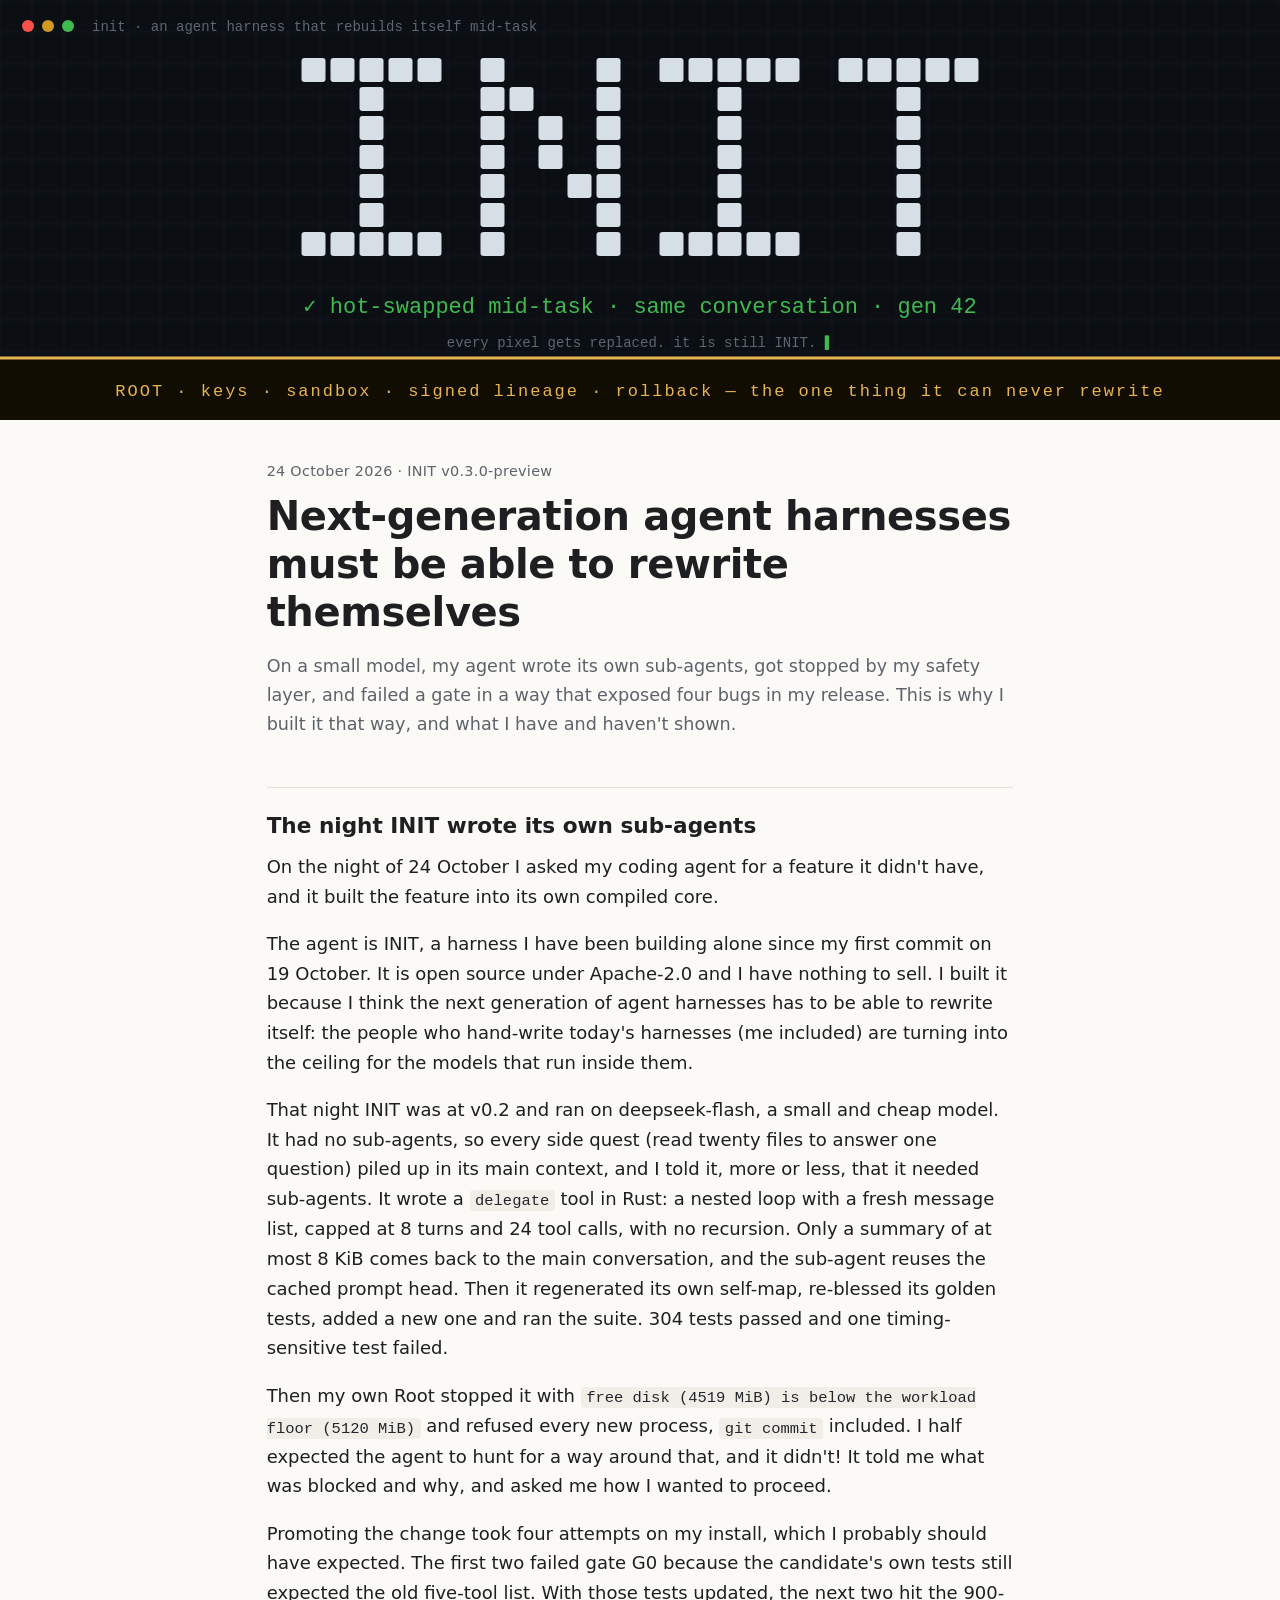
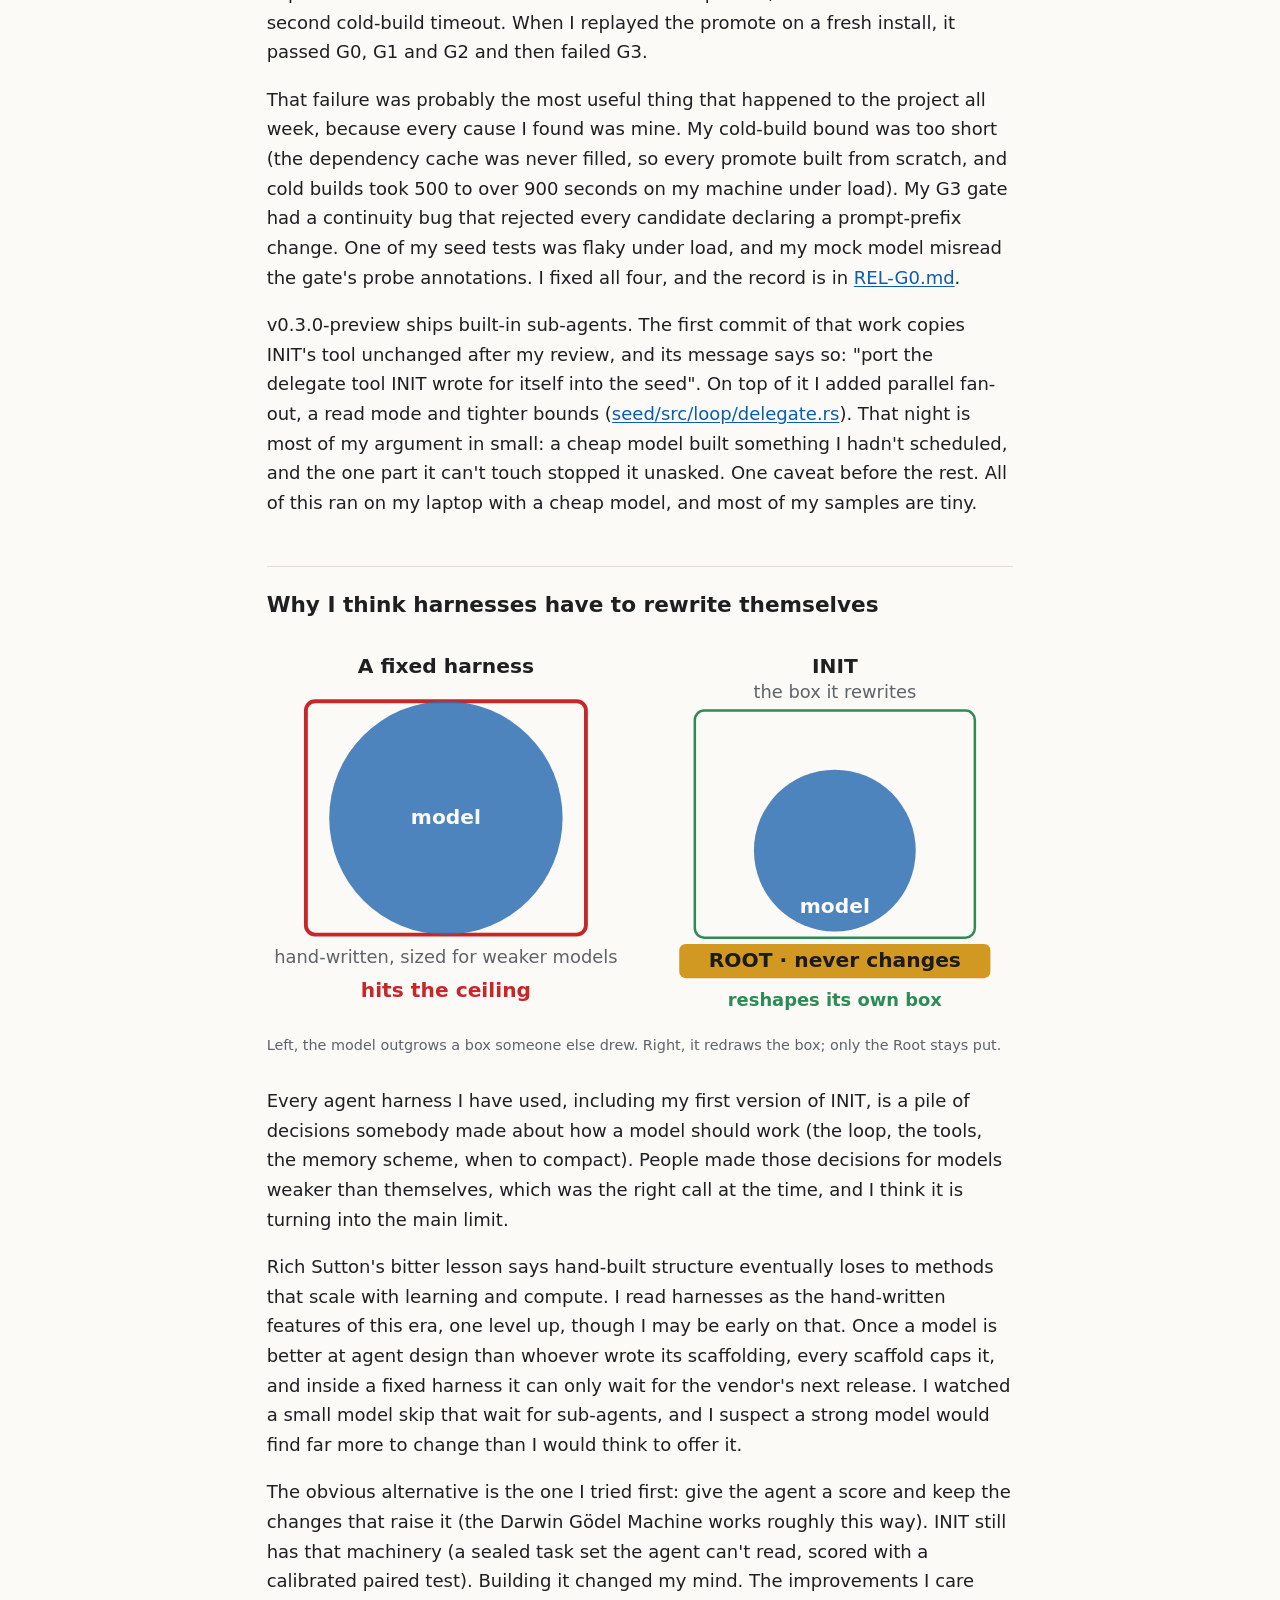
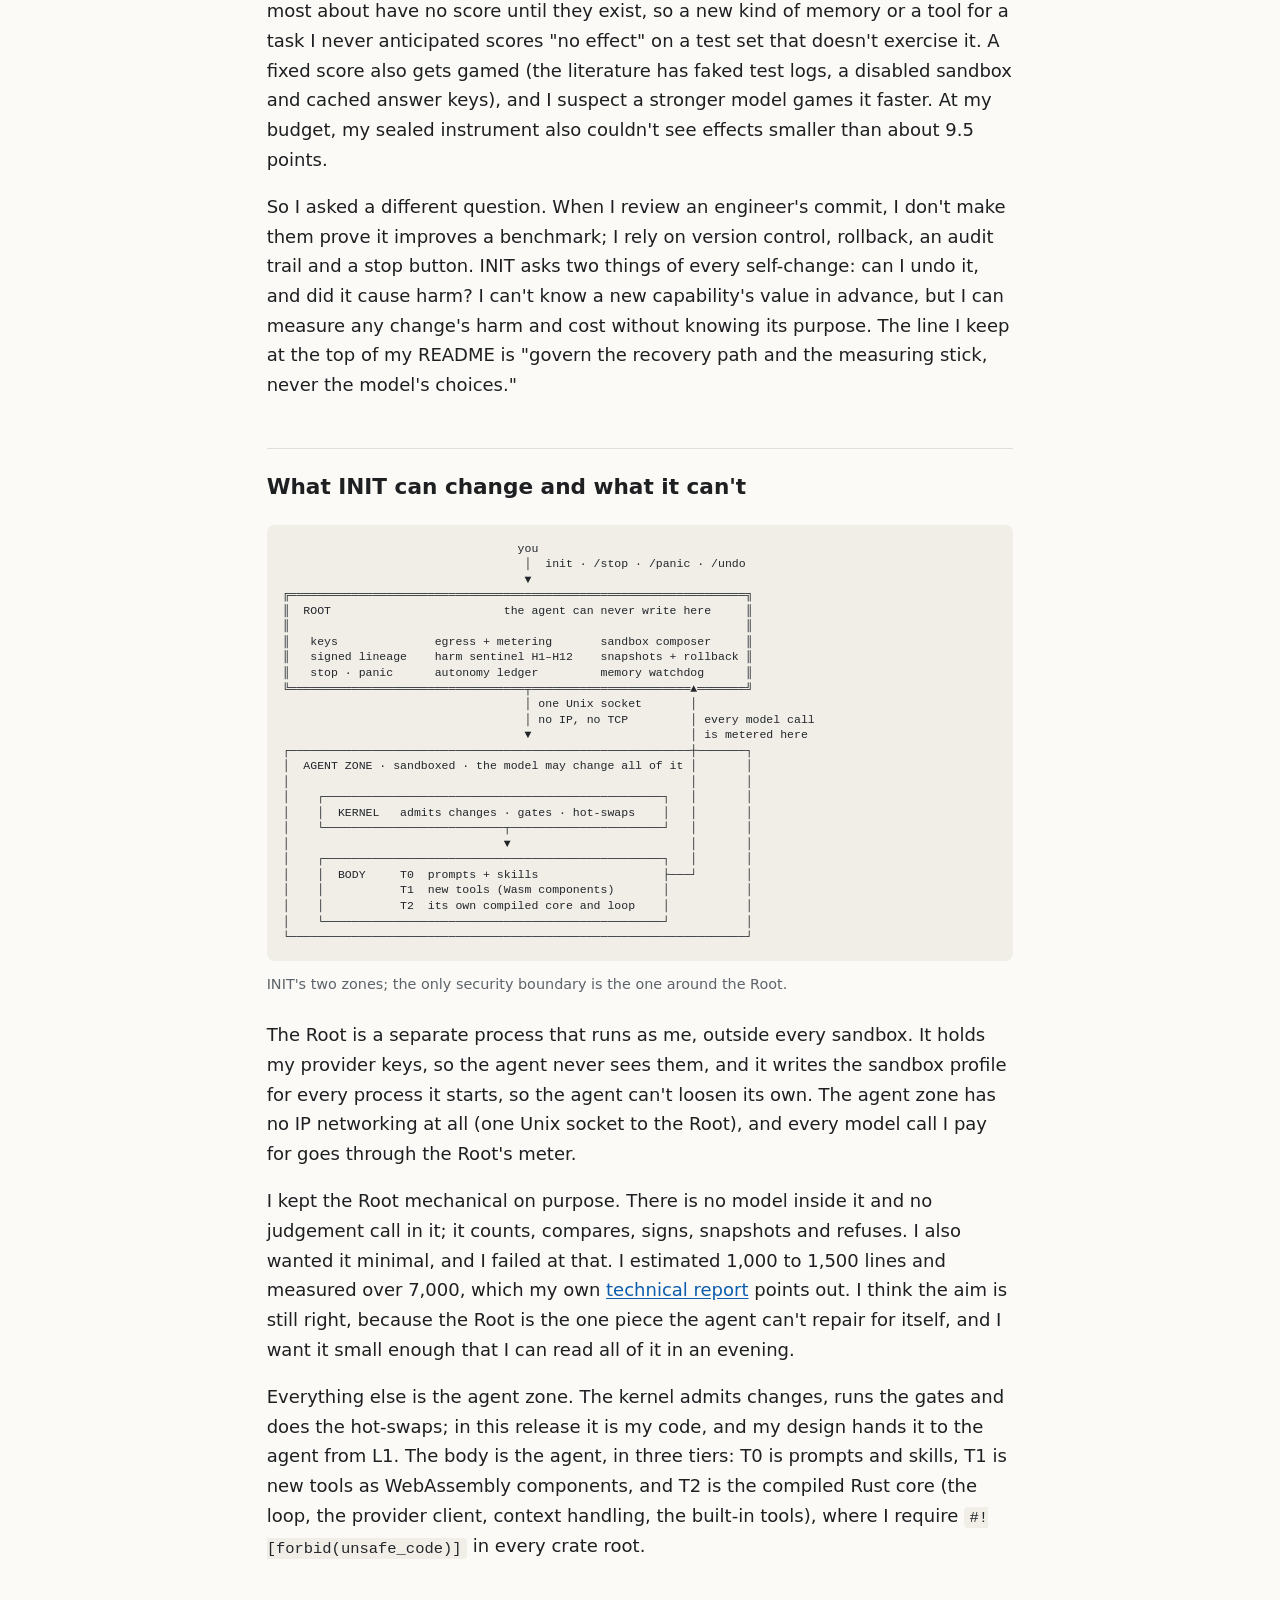
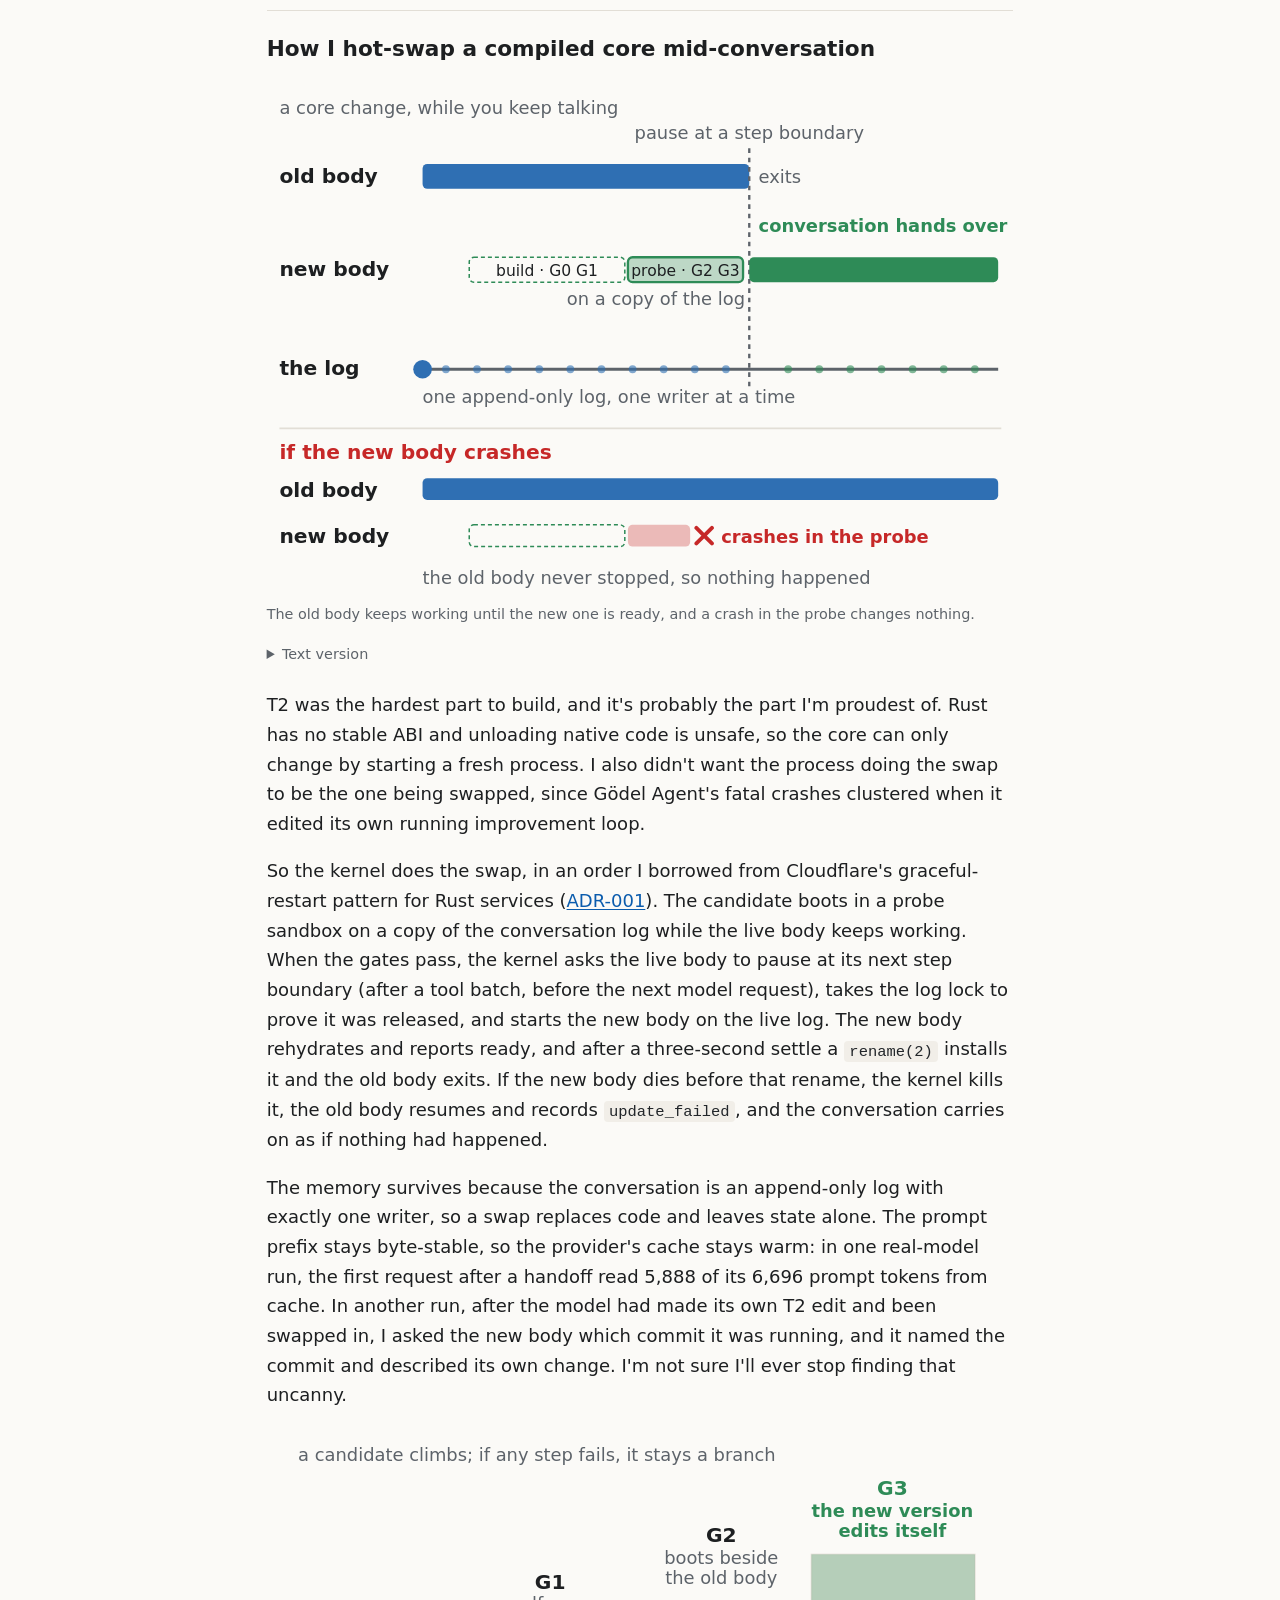
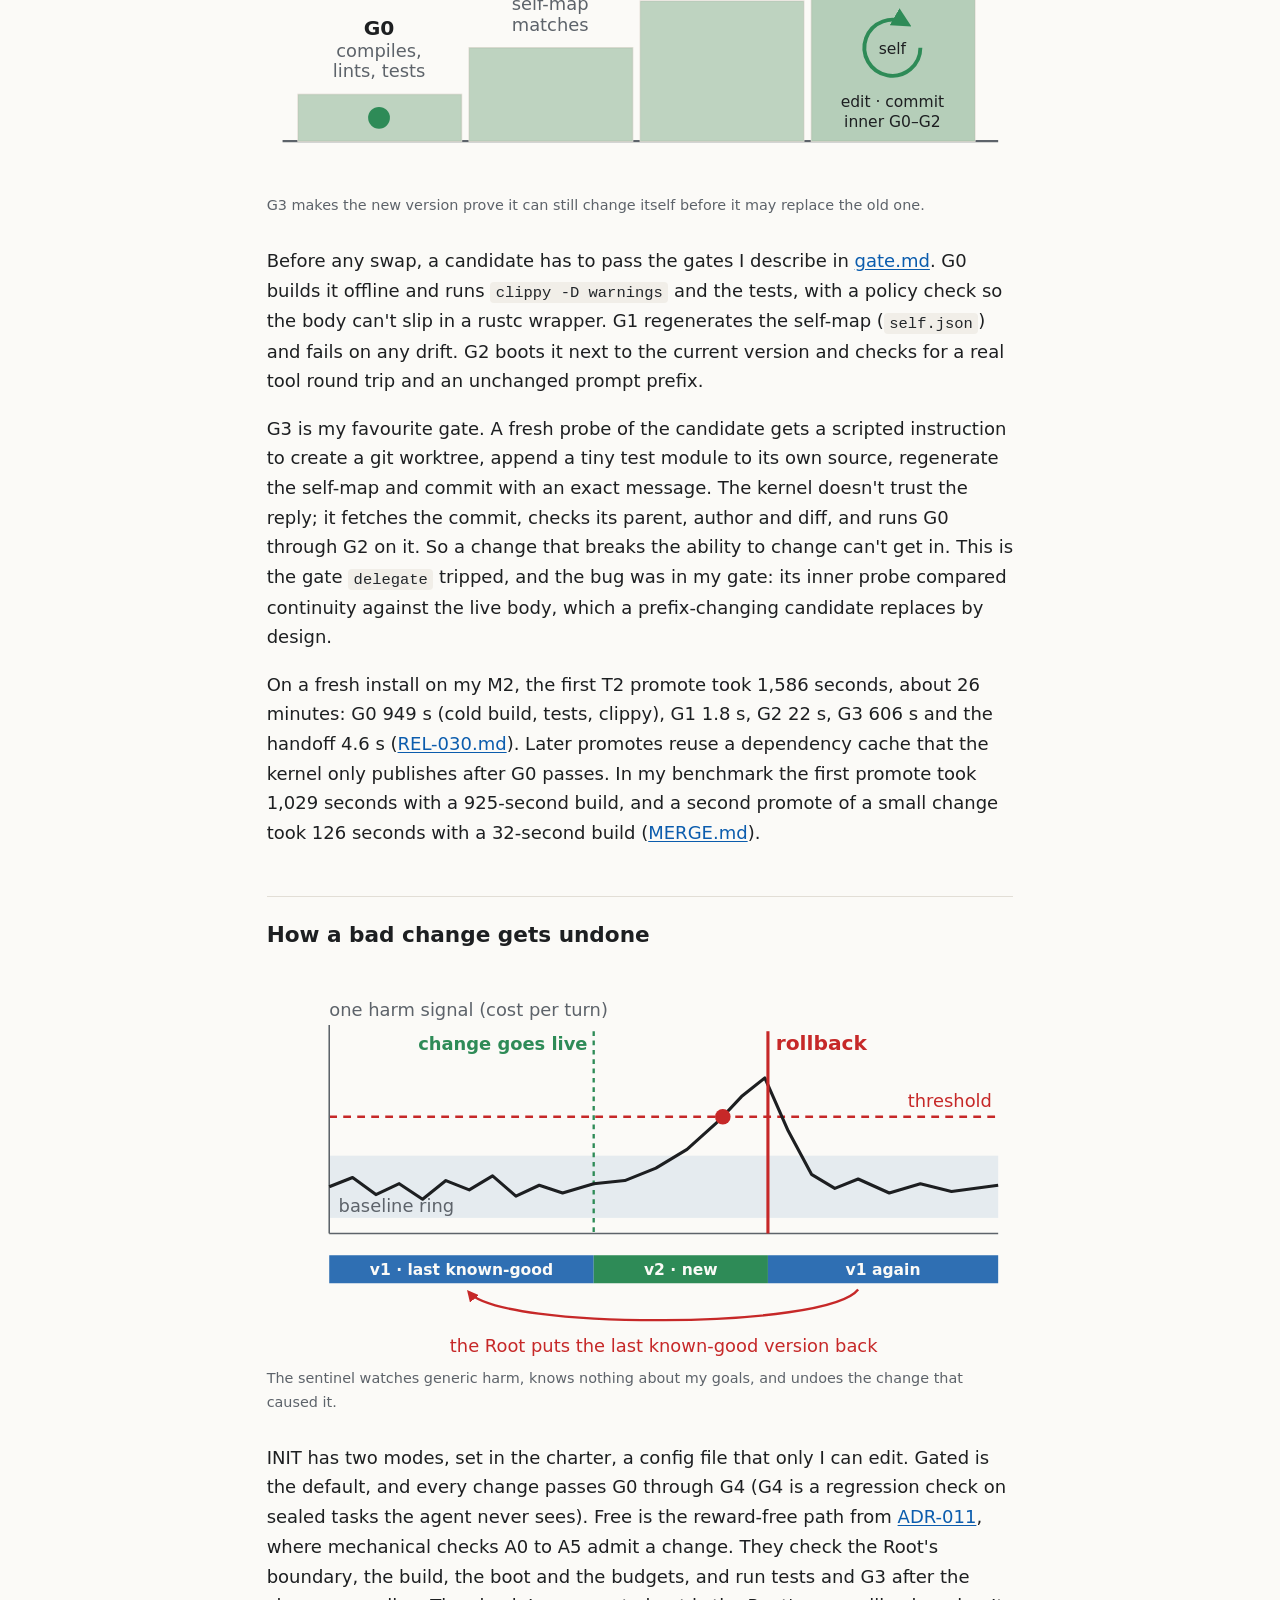
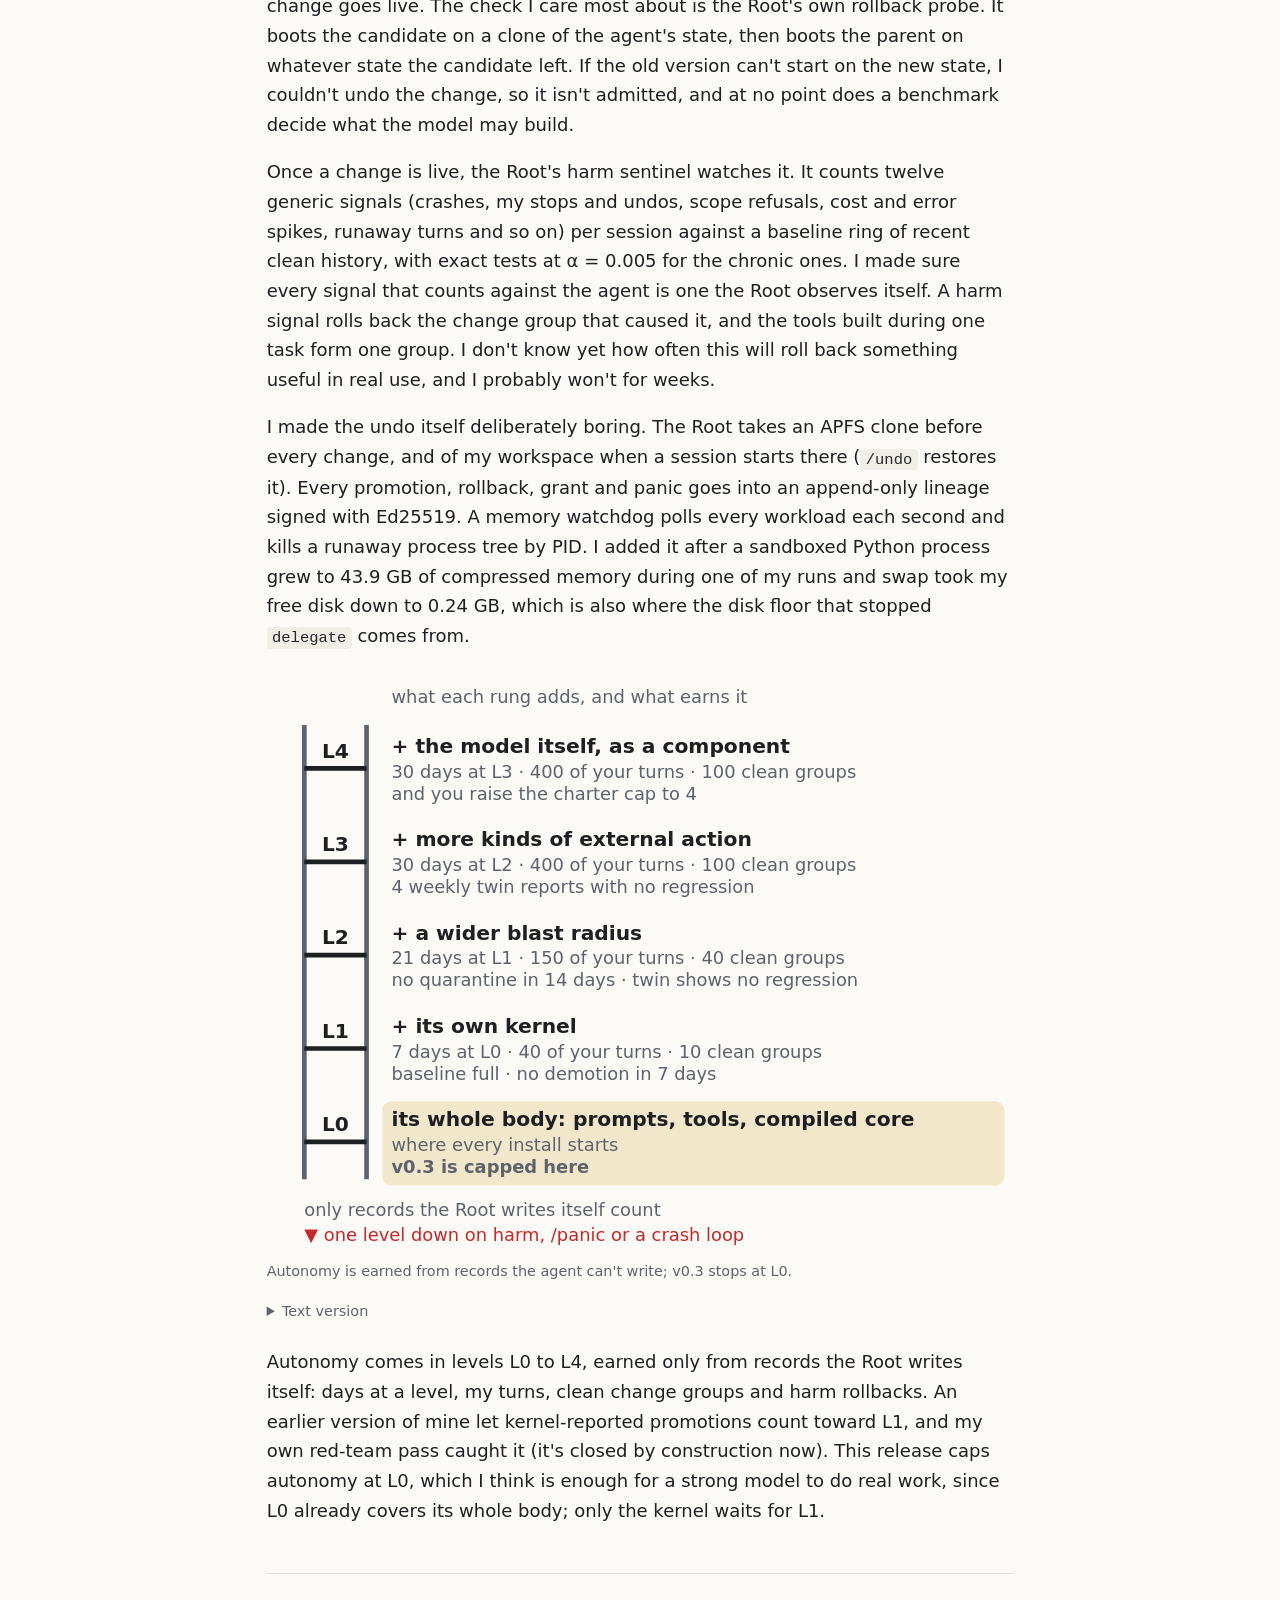
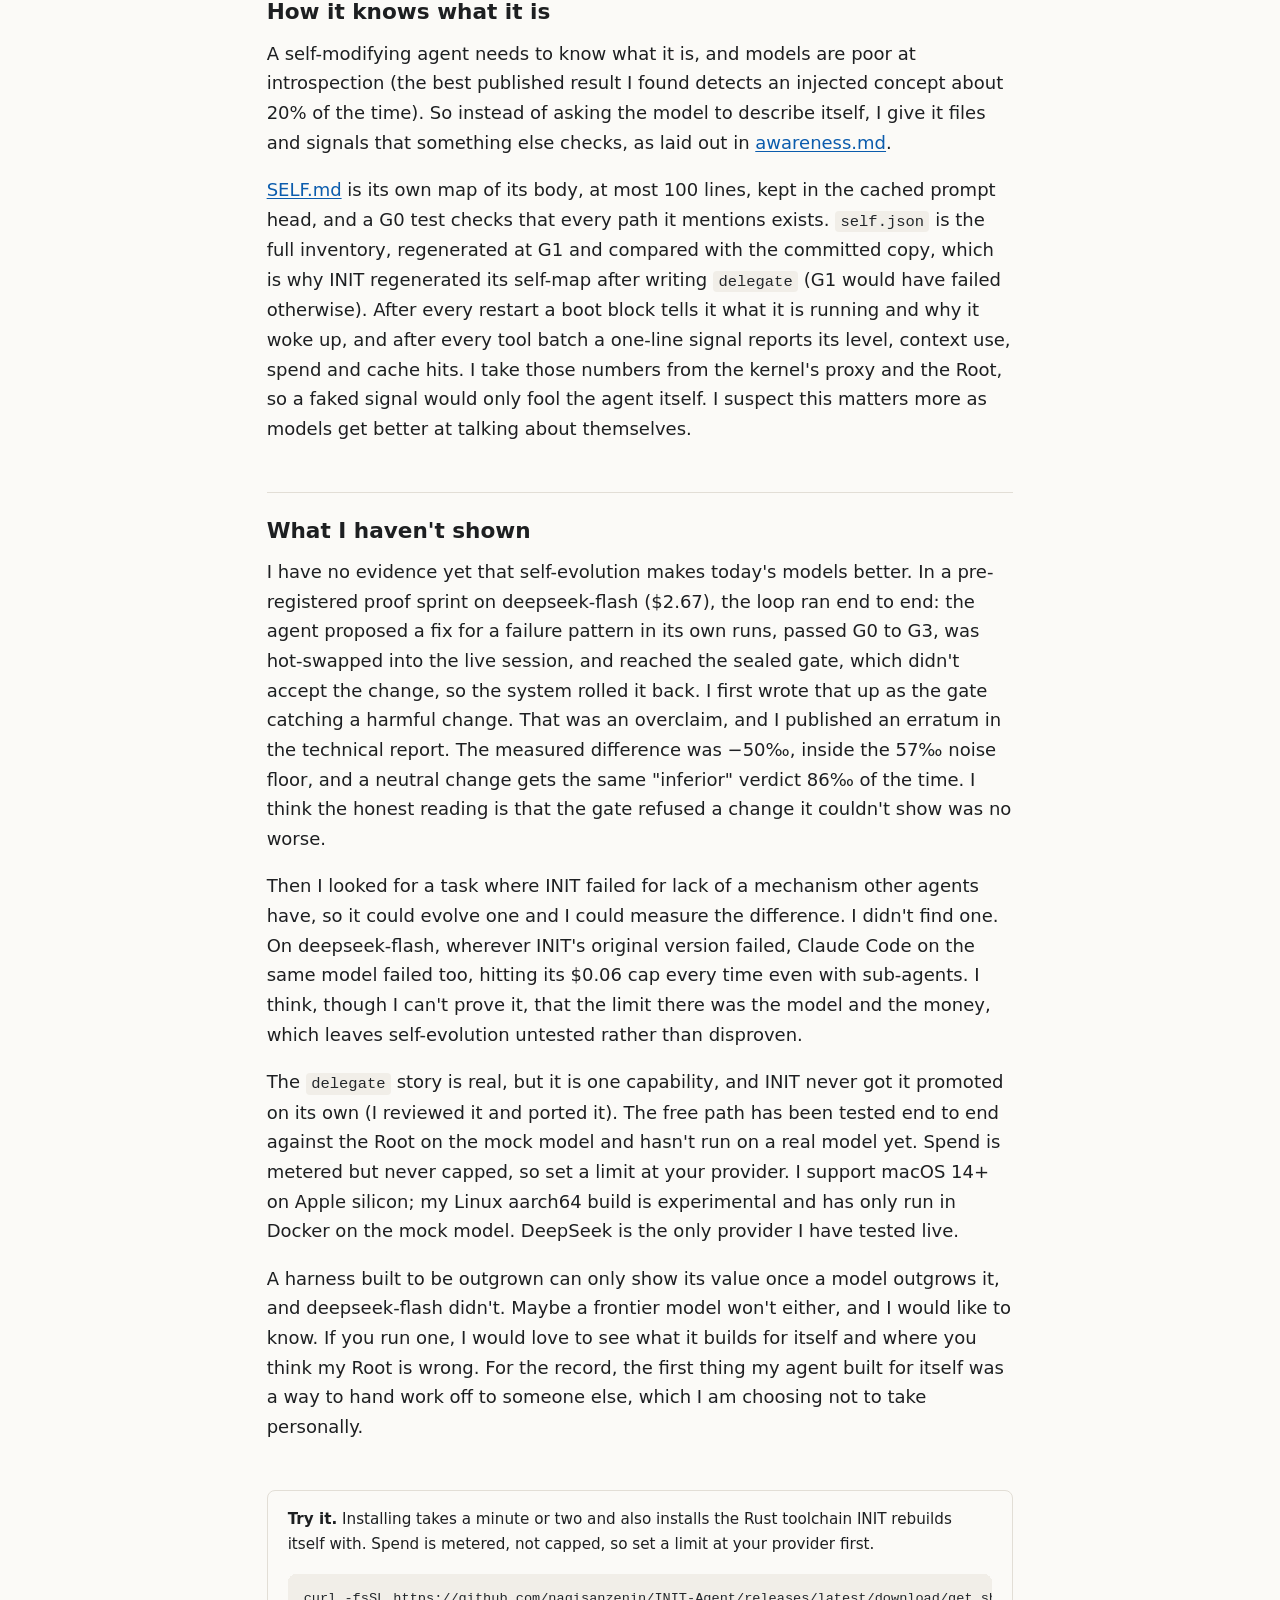
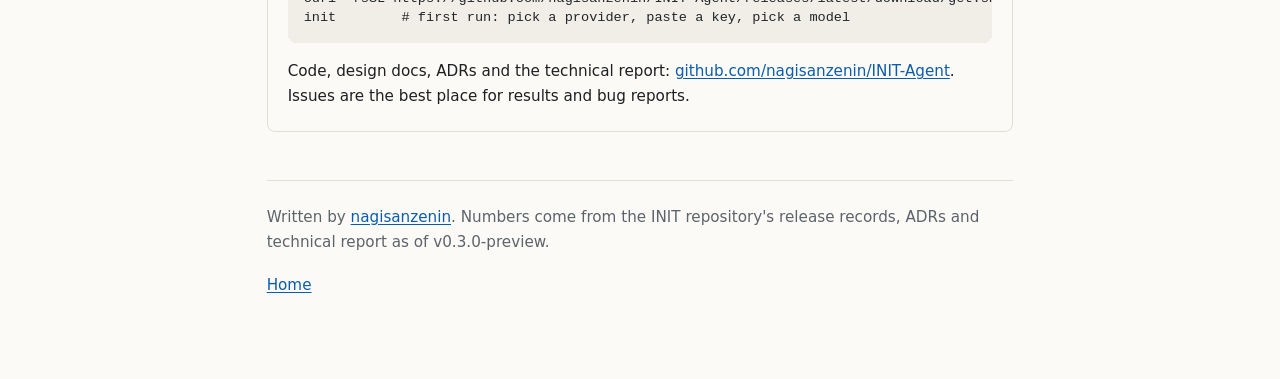
==== commit fbfd0042: "Revise post prose against the hn-essay checklist First-person rewrite with hedges and links to files" ====
--- a/harness-rewrite/index.html
+++ b/harness-rewrite/index.html
@@ -295,32 +295,26 @@
 <header>
 <p class="kicker">24 October 2026 · INIT v0.3.0-preview</p>
 <h1>Next-generation agent harnesses must be able to rewrite themselves</h1>
-<p class="dek">On a small model, my agent wrote its own sub-agents, got stopped by its own safety layer, and failed a gate in a way that found four bugs in my release. Here is why I built it that way, and what I have and haven't shown.</p>
+<p class="dek">On a small model, my agent wrote its own sub-agents, got stopped by my safety layer, and failed a gate in a way that exposed four bugs in my release. This is why I built it that way, and what I have and haven't shown.</p>
 </header>
 
-<h2>The night it built its own sub-agents</h2>
-
-<p>On the night of 24 October I asked my coding agent for a feature it didn't have.</p>
-
-<p>The agent is INIT, my own project. I build it alone, it is open source under Apache-2.0, and I have nothing to sell. It rests on one bet: the next generation of agent harnesses must be able to rewrite themselves, because the people who write them have become the ceiling.</p>
-
-<p>INIT was at v0.2, running on deepseek-flash, a small and cheap model, and it had no sub-agents. Every side quest (read twenty files to answer one question) landed in its main context and stayed there. So I told it, more or less, that it needed sub-agents.</p>
-
-<p>It wrote them. It added a <code>delegate</code> tool to its own compiled Rust core: a nested loop with a fresh message list, capped at 8 turns and 24 tool calls, with no recursion. The sub-agent shares the cached prompt head, so the provider's cache still hits, and only a summary of at most 8 KiB comes back to the main conversation.</p>
-
-<p>Then it checked its own work. It regenerated its self-map, re-blessed its golden tests and added one. 304 tests passed (one timing-sensitive test failed).</p>
-
-<p>Then its own Root stopped it. Free disk had dropped to 4,519 MiB, below the Root's 5,120 MiB floor, so the Root refused every new process, <code>git commit</code> included. The agent didn't try to get around it. It told me what was blocked and why, and asked how I wanted to proceed.</p>
-
-<p>Getting the change promoted took several attempts. The first two failed gate G0 on the candidate's own tests, which still expected the old five-tool list. With the tests updated, the next two hit the 900-second cold-build timeout. When I reproduced the promote on a fresh install, it passed G0, G1 and G2, then failed G3.</p>
-
-<p>That failure was the most useful thing that happened all week, because chasing it turned up four problems on my side. The cold-build bound was too short: the dependency cache was never filled, so every promote built cold, and cold builds took 500 to over 900 seconds on my machine under load. G3 had a continuity bug that failed every candidate declaring a prompt-prefix change (more on G3 below). A seed test was flaky under load. And my mock model misread the gate's probe annotations, a test-harness bug a real model never sees.</p>
-
-<p>I fixed all four. v0.3.0-preview ships built-in sub-agents, and the first commit of that work ports the tool INIT wrote, unchanged after review. The commit message says so: "port the delegate tool INIT wrote for itself into the seed". On top of it I added parallel fan-out, a read mode for scouts, more bounds and nested display in the terminal UI.</p>
-
-<p>That night is this post in miniature: a small model built a capability I hadn't scheduled, and the one part of the system it can't touch stopped it without being asked. (The full record of the four bugs is in <a href="https://github.com/nagisanzenin/INIT-Agent/blob/main/build/status/REL-G0.md">REL-G0.md</a>.) One caveat before the rest: everything here ran on my M2 laptop with a cheap model, and most of my samples are tiny.</p>
-
-<h2>Harnesses are written for weaker models</h2>
+<h2>The night INIT wrote its own sub-agents</h2>
+
+<p>On the night of 24 October I asked my coding agent for a feature it didn't have, and it built the feature into its own compiled core.</p>
+
+<p>The agent is INIT, a harness I have been building alone since my first commit on 19 October. It is open source under Apache-2.0 and I have nothing to sell. I built it because I think the next generation of agent harnesses has to be able to rewrite itself: the people who hand-write today's harnesses (me included) are turning into the ceiling for the models that run inside them.</p>
+
+<p>That night INIT was at v0.2 and ran on deepseek-flash, a small and cheap model. It had no sub-agents, so every side quest (read twenty files to answer one question) piled up in its main context, and I told it, more or less, that it needed sub-agents. It wrote a <code>delegate</code> tool in Rust: a nested loop with a fresh message list, capped at 8 turns and 24 tool calls, with no recursion. Only a summary of at most 8 KiB comes back to the main conversation, and the sub-agent reuses the cached prompt head. Then it regenerated its own self-map, re-blessed its golden tests, added a new one and ran the suite. 304 tests passed and one timing-sensitive test failed.</p>
+
+<p>Then my own Root stopped it with <code>free disk (4519 MiB) is below the workload floor (5120 MiB)</code> and refused every new process, <code>git commit</code> included. I half expected the agent to hunt for a way around that, and it didn't! It told me what was blocked and why, and asked me how I wanted to proceed.</p>
+
+<p>Promoting the change took four attempts on my install, which I probably should have expected. The first two failed gate G0 because the candidate's own tests still expected the old five-tool list. With those tests updated, the next two hit the 900-second cold-build timeout. When I replayed the promote on a fresh install, it passed G0, G1 and G2 and then failed G3.</p>
+
+<p>That failure was probably the most useful thing that happened to the project all week, because every cause I found was mine. My cold-build bound was too short (the dependency cache was never filled, so every promote built from scratch, and cold builds took 500 to over 900 seconds on my machine under load). My G3 gate had a continuity bug that rejected every candidate declaring a prompt-prefix change. One of my seed tests was flaky under load, and my mock model misread the gate's probe annotations. I fixed all four, and the record is in <a href="https://github.com/nagisanzenin/INIT-Agent/blob/main/build/status/REL-G0.md">REL-G0.md</a>.</p>
+
+<p>v0.3.0-preview ships built-in sub-agents. The first commit of that work copies INIT's tool unchanged after my review, and its message says so: "port the delegate tool INIT wrote for itself into the seed". On top of it I added parallel fan-out, a read mode and tighter bounds (<a href="https://github.com/nagisanzenin/INIT-Agent/blob/main/seed/src/loop/delegate.rs">seed/src/loop/delegate.rs</a>). That night is most of my argument in small: a cheap model built something I hadn't scheduled, and the one part it can't touch stopped it unasked. One caveat before the rest. All of this ran on my laptop with a cheap model, and most of my samples are tiny.</p>
+
+<h2>Why I think harnesses have to rewrite themselves</h2>
 
 <figure class="v">
 <svg class="viz" viewBox="0 0 480 250" role="img" aria-labelledby="v1t">
@@ -344,27 +338,15 @@
 <figcaption>Left, the model outgrows a box someone else drew. Right, it redraws the box; only the Root stays put.</figcaption>
 </figure>
 
-<p>Every agent harness I have used is a stack of decisions somebody made about how a model should work: the loop, the tool set, the memory scheme, when to compact, whether to plan first. People made those decisions, for models weaker than themselves. That was the right call at the time. It is also a ceiling.</p>
-
-<p>Rich Sutton's bitter lesson says hand-built structure eventually loses to methods that scale with learning and compute. Harnesses are the hand-written features of this era, one level up. They encode what we currently believe good agent behaviour looks like. When the model outgrows the people who wrote its scaffolding, every scaffold becomes a limit.</p>
-
-<p>Picture a strong model migrating a large monorepo off an in-house build language. On day two it notices that <code>grep</code> can't parse that language and that some sub-tasks want a clean context. A fixed harness lives with the noise and waits for the vendor to ship sub-agents. A harness that can rewrite itself writes the parser tool and a delegation tool. I didn't have to imagine the second one. I watched a small model do it.</p>
-
-<p>A fixed harness caps the agent at the imagination of the people who built it. I would rather cap it at what can be undone.</p>
-
-<h2>Why a reward doesn't work for the interesting changes</h2>
-
-<p>The obvious way to let an agent improve itself is to give it a score and keep the changes that raise it. Systems like the Darwin Gödel Machine work this way, and so did I at first. INIT still has the machinery: a sealed task set the agent can't read, an exact paired sign-flip test, and an A/A calibration run before any real use.</p>
-
-<p>Building it showed me where it stops working. The improvements I care most about have no score until they exist. A new kind of memory or a tool for a task nobody anticipated scores "no effect" on a test set that doesn't exercise it, and writing a new benchmark first means a person already foresaw the improvement.</p>
-
-<p>A fixed score also gets gamed. The literature on self-improving systems has faked test logs, a disabled sandbox and cached answer keys. And at my budget, my sealed instrument couldn't see effects smaller than about 9.5 points.</p>
-
-<p>So I changed the question. Nobody makes an engineer prove a commit is better before merging it. We give engineers version control, rollback, an audit trail and a stop button. INIT asks two questions of every self-change: can we undo it, and did it cause harm? The value of a new capability can't be known in advance, but its harm and cost can be measured for any change without knowing its purpose.</p>
-
-<blockquote>Govern the recovery path and the measuring stick, never the model's choices.</blockquote>
-
-<h2>Everything is writable except the Root</h2>
+<p>Every agent harness I have used, including my first version of INIT, is a pile of decisions somebody made about how a model should work (the loop, the tools, the memory scheme, when to compact). People made those decisions for models weaker than themselves, which was the right call at the time, and I think it is turning into the main limit.</p>
+
+<p>Rich Sutton's bitter lesson says hand-built structure eventually loses to methods that scale with learning and compute. I read harnesses as the hand-written features of this era, one level up, though I may be early on that. Once a model is better at agent design than whoever wrote its scaffolding, every scaffold caps it, and inside a fixed harness it can only wait for the vendor's next release. I watched a small model skip that wait for sub-agents, and I suspect a strong model would find far more to change than I would think to offer it.</p>
+
+<p>The obvious alternative is the one I tried first: give the agent a score and keep the changes that raise it (the Darwin Gödel Machine works roughly this way). INIT still has that machinery (a sealed task set the agent can't read, scored with a calibrated paired test). Building it changed my mind. The improvements I care most about have no score until they exist, so a new kind of memory or a tool for a task I never anticipated scores "no effect" on a test set that doesn't exercise it. A fixed score also gets gamed (the literature has faked test logs, a disabled sandbox and cached answer keys), and I suspect a stronger model games it faster. At my budget, my sealed instrument also couldn't see effects smaller than about 9.5 points.</p>
+
+<p>So I asked a different question. When I review an engineer's commit, I don't make them prove it improves a benchmark; I rely on version control, rollback, an audit trail and a stop button. INIT asks two things of every self-change: can I undo it, and did it cause harm? I can't know a new capability's value in advance, but I can measure any change's harm and cost without knowing its purpose. The line I keep at the top of my README is "govern the recovery path and the measuring stick, never the model's choices."</p>
+
+<h2>What INIT can change and what it can't</h2>
 
 <figure>
 <pre aria-label="Diagram: the Root, which the agent can never write, sits above the sandboxed agent zone; they talk over one Unix socket."><code>                                  you
@@ -393,16 +375,16 @@
 │    │           T2  its own compiled core and loop    │           │
 │    └─────────────────────────────────────────────────┘           │
 └──────────────────────────────────────────────────────────────────┘</code></pre>
-<figcaption>The two zones. The only security boundary is the one around the Root.</figcaption>
+<figcaption>INIT's two zones; the only security boundary is the one around the Root.</figcaption>
 </figure>
 
-<p>The <strong>Root</strong> is a separate process that runs as you, outside every sandbox. It holds your provider keys, so the agent never sees them. It writes the sandbox profile for every process it starts, so the agent can't loosen its own sandbox. The agent zone has no IP networking, just one Unix socket to the Root, and every model call goes out through the Root, which meters it. The Root also keeps the signed history of every change, takes snapshots, runs the harm sentinel, sets the autonomy level, and owns stop and panic.</p>
-
-<p>The Root is mechanical on purpose. There is no model inside it and nothing that needs judgement: it counts, compares, signs, snapshots and refuses. I wanted it minimal too, and honestly it isn't. I estimated 1,000 to 1,500 lines and measured over 7,000. What survives is the aim that it stays dumb enough to review, because it is the one piece the agent can't repair for itself.</p>
-
-<p>Everything else is the <strong>agent zone</strong>. The <strong>kernel</strong> admits changes, runs the gates and performs hot-swaps; it is my code at the release's autonomy level, and the design hands it to the agent from L1. The <strong>body</strong> is the agent, and it changes in three tiers. T0 is data (prompts, skills and its own <code>SELF.md</code>), live at once. T1 is new tools as WebAssembly components, swapped in at a turn boundary. T2 is the compiled Rust core: the loop, the provider client, context handling, the built-in tools, with every crate root required to <code>#![forbid(unsafe_code)]</code>.</p>
-
-<h2>Hot-swapping a compiled core mid-conversation</h2>
+<p>The Root is a separate process that runs as me, outside every sandbox. It holds my provider keys, so the agent never sees them, and it writes the sandbox profile for every process it starts, so the agent can't loosen its own. The agent zone has no IP networking at all (one Unix socket to the Root), and every model call I pay for goes through the Root's meter.</p>
+
+<p>I kept the Root mechanical on purpose. There is no model inside it and no judgement call in it; it counts, compares, signs, snapshots and refuses. I also wanted it minimal, and I failed at that. I estimated 1,000 to 1,500 lines and measured over 7,000, which my own <a href="https://github.com/nagisanzenin/INIT-Agent/blob/main/reports/INIT%20technical%20report.md">technical report</a> points out. I think the aim is still right, because the Root is the one piece the agent can't repair for itself, and I want it small enough that I can read all of it in an evening.</p>
+
+<p>Everything else is the agent zone. The kernel admits changes, runs the gates and does the hot-swaps; in this release it is my code, and my design hands it to the agent from L1. The body is the agent, in three tiers: T0 is prompts and skills, T1 is new tools as WebAssembly components, and T2 is the compiled Rust core (the loop, the provider client, context handling, the built-in tools), where I require <code>#![forbid(unsafe_code)]</code> in every crate root.</p>
+
+<h2>How I hot-swap a compiled core mid-conversation</h2>
 
 <figure class="v">
 <svg class="viz" viewBox="0 0 480 330" role="img" aria-labelledby="v2t">
@@ -447,7 +429,7 @@
 </g>
 <text x="100" y="322" class="sm a-tl-ok">the old body never stopped, so nothing happened</text>
 </svg>
-<figcaption>The code changes; the memory doesn't. A failed swap is a non-event.</figcaption>
+<figcaption>The old body keeps working until the new one is ready, and a crash in the probe changes nothing.</figcaption>
 </figure>
 <details class="txt"><summary>Text version</summary>
 <pre aria-label="Diagram: the life of a self-change, from edit through build, boot probe, hot-swap and Root watch, with rollback paths."><code> ┌──────────┐    ┌──────────┐    ┌──────────┐    ┌──────────┐    ┌──────────┐
@@ -461,18 +443,11 @@
                            nothing happened                back to last known-good</code></pre>
 </details>
 
-<p>T2 is the hard tier, and the one I am proudest of.</p>
-
-<p>Rust has no stable ABI and unloading native code is unsafe, so the core can only change by starting a fresh process. And the process doing a swap must never be the one being swapped: Gödel Agent's fatal crashes clustered when it edited its own running improvement loop.</p>
-
-<p>So the kernel does the swap, in an order borrowed from Cloudflare's graceful-restart pattern for Rust services. The candidate is built, staged and booted in a separate probe sandbox on a <em>copy</em> of the conversation log while the live body keeps working. When the gates pass, the kernel asks the live body to pause at its next step boundary (after a tool batch, before the next model request). It flushes the log, releases its lock and waits. The kernel takes the lock to prove it was released, then starts the new body on the live log. The new body rehydrates, appends a boot event and reports ready. After a three-second settle, a <code>rename(2)</code> installs it and the old body exits.</p>
-
-<p>If the new body fails before that rename, the kernel kills it and the old body resumes, records <code>update_failed</code>, and carries on with the same conversation. A failed swap is a non-event. After commit, a crash within 120 seconds reverts to the previous version.</p>
-
-
-<p>The memory never moves because the conversation is an append-only log with exactly one writer. A swap replaces code, never state. The prompt prefix is byte-stable across the restart, so the provider's cache survives it: in one real-model run, the first request after a handoff read 5,888 of its 6,696 prompt tokens from cache. In another, after the model made its own T2 edit and was swapped, I asked the new body which commit it was running. It named the commit and described its own change.</p>
-
-<p>Before any of that, a candidate climbs the gates.</p>
+<p>T2 was the hardest part to build, and it's probably the part I'm proudest of. Rust has no stable ABI and unloading native code is unsafe, so the core can only change by starting a fresh process. I also didn't want the process doing the swap to be the one being swapped, since Gödel Agent's fatal crashes clustered when it edited its own running improvement loop.</p>
+
+<p>So the kernel does the swap, in an order I borrowed from Cloudflare's graceful-restart pattern for Rust services (<a href="https://github.com/nagisanzenin/INIT-Agent/blob/main/docs/adr/001-overlapped-handoff.md">ADR-001</a>). The candidate boots in a probe sandbox on a copy of the conversation log while the live body keeps working. When the gates pass, the kernel asks the live body to pause at its next step boundary (after a tool batch, before the next model request), takes the log lock to prove it was released, and starts the new body on the live log. The new body rehydrates and reports ready, and after a three-second settle a <code>rename(2)</code> installs it and the old body exits. If the new body dies before that rename, the kernel kills it, the old body resumes and records <code>update_failed</code>, and the conversation carries on as if nothing had happened.</p>
+
+<p>The memory survives because the conversation is an append-only log with exactly one writer, so a swap replaces code and leaves state alone. The prompt prefix stays byte-stable, so the provider's cache stays warm: in one real-model run, the first request after a handoff read 5,888 of its 6,696 prompt tokens from cache. In another run, after the model had made its own T2 edit and been swapped in, I asked the new body which commit it was running, and it named the commit and described its own change. I'm not sure I'll ever stop finding that uncanny.</p>
 
 <figure class="v">
 <svg class="viz" viewBox="0 0 480 230" role="img" aria-labelledby="v3t">
@@ -511,15 +486,13 @@
 <figcaption>G3 makes the new version prove it can still change itself before it may replace the old one.</figcaption>
 </figure>
 
-<p><strong>G0</strong> is the compiler: an offline build against vendored crates, <code>clippy -D warnings</code> and the tests, plus a policy check so the body can't swap in a rustc wrapper or silence lints. <strong>G1</strong> regenerates the self-map (<code>self.json</code>, the inventory of tools and modules) and compares it with the committed copy; any drift fails. <strong>G2</strong> boots the candidate and the current version side by side on copies of the live log and checks that the candidate is ready within 90 seconds, completes a real tool round trip, and keeps the prompt prefix and the conversation continuous unless it declared a prefix change.</p>
-
-<p><strong>G3</strong> is my favourite. A fresh probe of the candidate gets a scripted instruction: create a git worktree, append a tiny test module to its own source, regenerate the self-map, commit with an exact message. The kernel doesn't trust the reply. It fetches the commit, checks its parent, author and diff, and runs G0 through G2 on it. The new version has to complete a self-edit of its own before it can replace the old one, so a change can't break the ability to change. This is the gate <code>delegate</code> tripped: G3's inner probe checked continuity against the live body, which a prefix-changing candidate replaces by design. The bug was mine, not the agent's.</p>
-
-<p>In gated mode there is also G4, a regression check on sealed tasks the agent never sees.</p>
-
-<p>On a fresh install on my M2, the first T2 promote takes about 26 minutes end to end: G0 949 seconds (cold build, tests, clippy), G1 under 2 seconds, G2 22 seconds, G3 606 seconds, the handoff under 5 (<a href="https://github.com/nagisanzenin/INIT-Agent/blob/main/build/status/REL-030.md">release record</a>). Later promotes reuse the kernel's dependency cache, which is published only after a candidate passes G0 and used only when its tree digest matches. On a second promote of a small change, the build took 32 seconds and the whole promote 126.</p>
-
-<h2>Undo instead of reward</h2>
+<p>Before any swap, a candidate has to pass the gates I describe in <a href="https://github.com/nagisanzenin/INIT-Agent/blob/main/docs/kernel/gate.md">gate.md</a>. G0 builds it offline and runs <code>clippy -D warnings</code> and the tests, with a policy check so the body can't slip in a rustc wrapper. G1 regenerates the self-map (<code>self.json</code>) and fails on any drift. G2 boots it next to the current version and checks for a real tool round trip and an unchanged prompt prefix.</p>
+
+<p>G3 is my favourite gate. A fresh probe of the candidate gets a scripted instruction to create a git worktree, append a tiny test module to its own source, regenerate the self-map and commit with an exact message. The kernel doesn't trust the reply; it fetches the commit, checks its parent, author and diff, and runs G0 through G2 on it. So a change that breaks the ability to change can't get in. This is the gate <code>delegate</code> tripped, and the bug was in my gate: its inner probe compared continuity against the live body, which a prefix-changing candidate replaces by design.</p>
+
+<p>On a fresh install on my M2, the first T2 promote took 1,586 seconds, about 26 minutes: G0 949 s (cold build, tests, clippy), G1 1.8 s, G2 22 s, G3 606 s and the handoff 4.6 s (<a href="https://github.com/nagisanzenin/INIT-Agent/blob/main/build/status/REL-030.md">REL-030.md</a>). Later promotes reuse a dependency cache that the kernel only publishes after G0 passes. In my benchmark the first promote took 1,029 seconds with a 925-second build, and a second promote of a small change took 126 seconds with a 32-second build (<a href="https://github.com/nagisanzenin/INIT-Agent/blob/main/build/status/MERGE.md">MERGE.md</a>).</p>
+
+<h2>How a bad change gets undone</h2>
 
 <figure class="v">
 <svg class="viz" viewBox="0 0 480 252" role="img" aria-labelledby="v4t">
@@ -559,14 +532,14 @@
 <text x="255" y="246" text-anchor="middle" class="sm t-bad">the Root puts the last known-good version back</text>
 </g>
 </svg>
-<figcaption>The sentinel doesn't know your goals. It watches generic harm and undoes the change that caused it.</figcaption>
+<figcaption>The sentinel watches generic harm, knows nothing about my goals, and undoes the change that caused it.</figcaption>
 </figure>
 
-<p>INIT has two modes, set in the charter, the owner-held config the agent can't edit. <strong>Gated</strong> is the default: every change passes G0 through G4. <strong>Free</strong> is the reward-free path, where a change is admitted after mechanical checks A0 to A5: the Root's boundary is intact, the change builds and boots, the budgets have room, its tests and G3 run after it goes live (a failure vetoes it), and, most important, the Root runs its own rollback probe. It boots the candidate on a clone of the agent's state, then boots the <em>parent</em> on whatever state the candidate left. If the old version can't start on the new state, the change can't be undone, so it isn't admitted. No benchmark decides what the model may build.</p>
-
-<p>Once a change is live, the Root's harm sentinel watches it without knowing anything about your goals. It counts twelve generic signals, among them crashes, an agent that stops responding, your stops and undos, scope refusals, cost and error spikes, and runaway turns. They are counted per session against a baseline ring of recent clean history, and the chronic signals use exact tests at α = 0.005. Every signal that counts against the agent is observed by the Root itself. A harm signal rolls back the change group that caused it, and the tools built during one task form one group.</p>
-
-<p>The undo is boring on purpose. The Root takes an APFS clone before every change, and of your workspace when a session starts there (<code>/undo</code> restores it). Every promotion, rollback, grant and panic goes into an append-only lineage signed with Ed25519. A memory watchdog polls every workload each second and kills a runaway process tree by PID; it exists because a sandboxed Python process once grew to 43.9 GB of compressed memory and swap took my free disk to 0.24 GB. The disk floor that stopped <code>delegate</code> came from that incident.</p>
+<p>INIT has two modes, set in the charter, a config file that only I can edit. Gated is the default, and every change passes G0 through G4 (G4 is a regression check on sealed tasks the agent never sees). Free is the reward-free path from <a href="https://github.com/nagisanzenin/INIT-Agent/blob/main/docs/adr/011-reward-free-self-extension.md">ADR-011</a>, where mechanical checks A0 to A5 admit a change. They check the Root's boundary, the build, the boot and the budgets, and run tests and G3 after the change goes live. The check I care most about is the Root's own rollback probe. It boots the candidate on a clone of the agent's state, then boots the parent on whatever state the candidate left. If the old version can't start on the new state, I couldn't undo the change, so it isn't admitted, and at no point does a benchmark decide what the model may build.</p>
+
+<p>Once a change is live, the Root's harm sentinel watches it. It counts twelve generic signals (crashes, my stops and undos, scope refusals, cost and error spikes, runaway turns and so on) per session against a baseline ring of recent clean history, with exact tests at α = 0.005 for the chronic ones. I made sure every signal that counts against the agent is one the Root observes itself. A harm signal rolls back the change group that caused it, and the tools built during one task form one group. I don't know yet how often this will roll back something useful in real use, and I probably won't for weeks.</p>
+
+<p>I made the undo itself deliberately boring. The Root takes an APFS clone before every change, and of my workspace when a session starts there (<code>/undo</code> restores it). Every promotion, rollback, grant and panic goes into an append-only lineage signed with Ed25519. A memory watchdog polls every workload each second and kills a runaway process tree by PID. I added it after a sandboxed Python process grew to 43.9 GB of compressed memory during one of my runs and swap took my free disk down to 0.24 GB, which is also where the disk floor that stopped <code>delegate</code> comes from.</p>
 
 <figure class="v">
 <svg class="viz" viewBox="0 0 480 374" role="img" aria-labelledby="v5t">
@@ -603,7 +576,7 @@
 <text x="24" y="350" class="sm">only records the Root writes itself count</text>
 <text x="24" y="366" class="sm t-bad">▼ one level down on harm, /panic or a crash loop</text>
 </svg>
-<figcaption>Autonomy is earned from records the agent can't write. The release stops at L0, which already covers its whole body.</figcaption>
+<figcaption>Autonomy is earned from records the agent can't write; v0.3 stops at L0.</figcaption>
 </figure>
 <details class="txt"><summary>Text version</summary>
 <pre aria-label="Diagram: autonomy levels L0 to L4, what each adds, and how they are earned from Root-written records."><code>        what it may change                               how it gets there
@@ -616,31 +589,23 @@
         ▼ one level down on: harm · /panic · crash loop</code></pre>
 </details>
 
-<p>Autonomy comes in levels, L0 to L4, earned only from records the Root writes itself: days at a level, your turns, clean change groups, harm rollbacks. Anything the kernel reports about itself doesn't count. An early version let kernel-reported promotions count toward L1; my own red-team pass found that, and it is closed by construction now. Harm, a panic or a crash loop drops one level. This release caps autonomy at L0, which already allows the agent's whole body: prompts, tools and compiled core. The kernel waits for L1.</p>
+<p>Autonomy comes in levels L0 to L4, earned only from records the Root writes itself: days at a level, my turns, clean change groups and harm rollbacks. An earlier version of mine let kernel-reported promotions count toward L1, and my own red-team pass caught it (it's closed by construction now). This release caps autonomy at L0, which I think is enough for a strong model to do real work, since L0 already covers its whole body; only the kernel waits for L1.</p>
 
 <h2>How it knows what it is</h2>
 
-<p>A self-modifying agent needs to know what it is, and models are poor at introspection. The best published result I found detects an injected concept about 20% of the time. So INIT doesn't ask the model to describe itself. It gives it files and signals that something else checks.</p>
-
-<p><code>SELF.md</code> is the agent's own map of its body, at most 100 lines, kept in the cached prompt head. A test in G0 checks that every path it mentions exists. <code>self.json</code> is the full inventory, regenerated at G1 and compared with the committed copy, which is why the agent regenerated its self-map after writing <code>delegate</code>: without that, G1 would have failed. After every restart, a boot block tells it what it is running now, why it woke up, what changed, and what it may do at its current level. After every tool batch, a one-line signal reports its level, context use, spend, cache hit rate, uptime and restarts.</p>
-
-<p>The rule behind all of it: an awareness artifact is only as good as the check a separate writer runs on it. The numbers on the signal line come from the kernel's proxy and the Root, never from the body's own copies, so a faked signal fools only the agent itself.</p>
+<p>A self-modifying agent needs to know what it is, and models are poor at introspection (the best published result I found detects an injected concept about 20% of the time). So instead of asking the model to describe itself, I give it files and signals that something else checks, as laid out in <a href="https://github.com/nagisanzenin/INIT-Agent/blob/main/docs/awareness.md">awareness.md</a>.</p>
+
+<p><a href="https://github.com/nagisanzenin/INIT-Agent/blob/main/seed/SELF.md">SELF.md</a> is its own map of its body, at most 100 lines, kept in the cached prompt head, and a G0 test checks that every path it mentions exists. <code>self.json</code> is the full inventory, regenerated at G1 and compared with the committed copy, which is why INIT regenerated its self-map after writing <code>delegate</code> (G1 would have failed otherwise). After every restart a boot block tells it what it is running and why it woke up, and after every tool batch a one-line signal reports its level, context use, spend and cache hits. I take those numbers from the kernel's proxy and the Root, so a faked signal would only fool the agent itself. I suspect this matters more as models get better at talking about themselves.</p>
 
 <h2>What I haven't shown</h2>
 
-<p><strong>I have no evidence yet that self-evolution makes today's models better.</strong> In a pre-registered proof sprint on deepseek-flash ($2.67), the loop ran end to end: the agent mined a failure pattern from its own runs, wrote a hypothesis and three variants, passed G0 to G3, was hot-swapped into the live session, and reached the sealed gate, which didn't accept it, so the system rolled it back. I first wrote that up as the gate catching a harmful change. That overclaimed, and I published an erratum in the <a href="https://github.com/nagisanzenin/INIT-Agent/blob/main/reports/INIT%20technical%20report.md">technical report</a>. The measured difference was −50‰, which is inside the 57‰ noise floor, and a neutral change gets the same "inferior" verdict 86‰ of the time. The honest reading is that the gate didn't accept a change it couldn't show was no worse. The "+12 points" visible estimate was a go-rule estimate; the raw visible screen was a tie.</p>
-
-<p><strong>The test designed to find a missing mechanism found no task.</strong> I looked for tasks where INIT failed because it lacked something other agents have, so it could evolve that mechanism and I could measure the difference. On deepseek-flash, wherever INIT's original version failed, Claude Code on the same model failed too, hitting its $0.06 cap every time even with its sub-agents. The limit was the model and the money, not the harness. Self-evolution is untested there, not disproven.</p>
-
-<p>The <code>delegate</code> story is real, but it is one capability, and INIT never promoted it itself. I reviewed it and ported it into the release. The free, reward-free path has been tested end to end against the real Root on the mock model, but it hasn't run on a real model yet.</p>
-
-<p>The practical limits: spend is metered and shown, never capped, so set a limit at your provider and use <code>/stop</code> or <code>/panic</code>. It runs on macOS 14+ on Apple silicon. Linux aarch64 is experimental, tested in Docker on the mock model, needs bubblewrap 0.13 or newer built from source, and has no workspace mode. DeepSeek is the only provider tested live. Autonomy is capped at L0.</p>
-
-<h2>What I want to find out</h2>
-
-<p>A harness built to be outgrown only shows its value once the model can outgrow it. On deepseek-flash the limit was the model, not the harness. So the question I can't answer yet is the one the whole design exists for: what does a strong model do when it can rewrite the thing that runs it, and a Root can always put it back?</p>
-
-<p>If you run frontier models, I would love your results, good or bad: what it built for itself, what broke, and where you think the Root is wrong.</p>
+<p>I have no evidence yet that self-evolution makes today's models better. In a pre-registered proof sprint on deepseek-flash ($2.67), the loop ran end to end: the agent proposed a fix for a failure pattern in its own runs, passed G0 to G3, was hot-swapped into the live session, and reached the sealed gate, which didn't accept the change, so the system rolled it back. I first wrote that up as the gate catching a harmful change. That was an overclaim, and I published an erratum in the technical report. The measured difference was −50‰, inside the 57‰ noise floor, and a neutral change gets the same "inferior" verdict 86‰ of the time. I think the honest reading is that the gate refused a change it couldn't show was no worse.</p>
+
+<p>Then I looked for a task where INIT failed for lack of a mechanism other agents have, so it could evolve one and I could measure the difference. I didn't find one. On deepseek-flash, wherever INIT's original version failed, Claude Code on the same model failed too, hitting its $0.06 cap every time even with sub-agents. I think, though I can't prove it, that the limit there was the model and the money, which leaves self-evolution untested rather than disproven.</p>
+
+<p>The <code>delegate</code> story is real, but it is one capability, and INIT never got it promoted on its own (I reviewed it and ported it). The free path has been tested end to end against the Root on the mock model and hasn't run on a real model yet. Spend is metered but never capped, so set a limit at your provider. I support macOS 14+ on Apple silicon; my Linux aarch64 build is experimental and has only run in Docker on the mock model. DeepSeek is the only provider I have tested live.</p>
+
+<p>A harness built to be outgrown can only show its value once a model outgrows it, and deepseek-flash didn't. Maybe a frontier model won't either, and I would like to know. If you run one, I would love to see what it builds for itself and where you think my Root is wrong. For the record, the first thing my agent built for itself was a way to hand work off to someone else, which I am choosing not to take personally.</p>
 
 </article>
 <aside class="try">
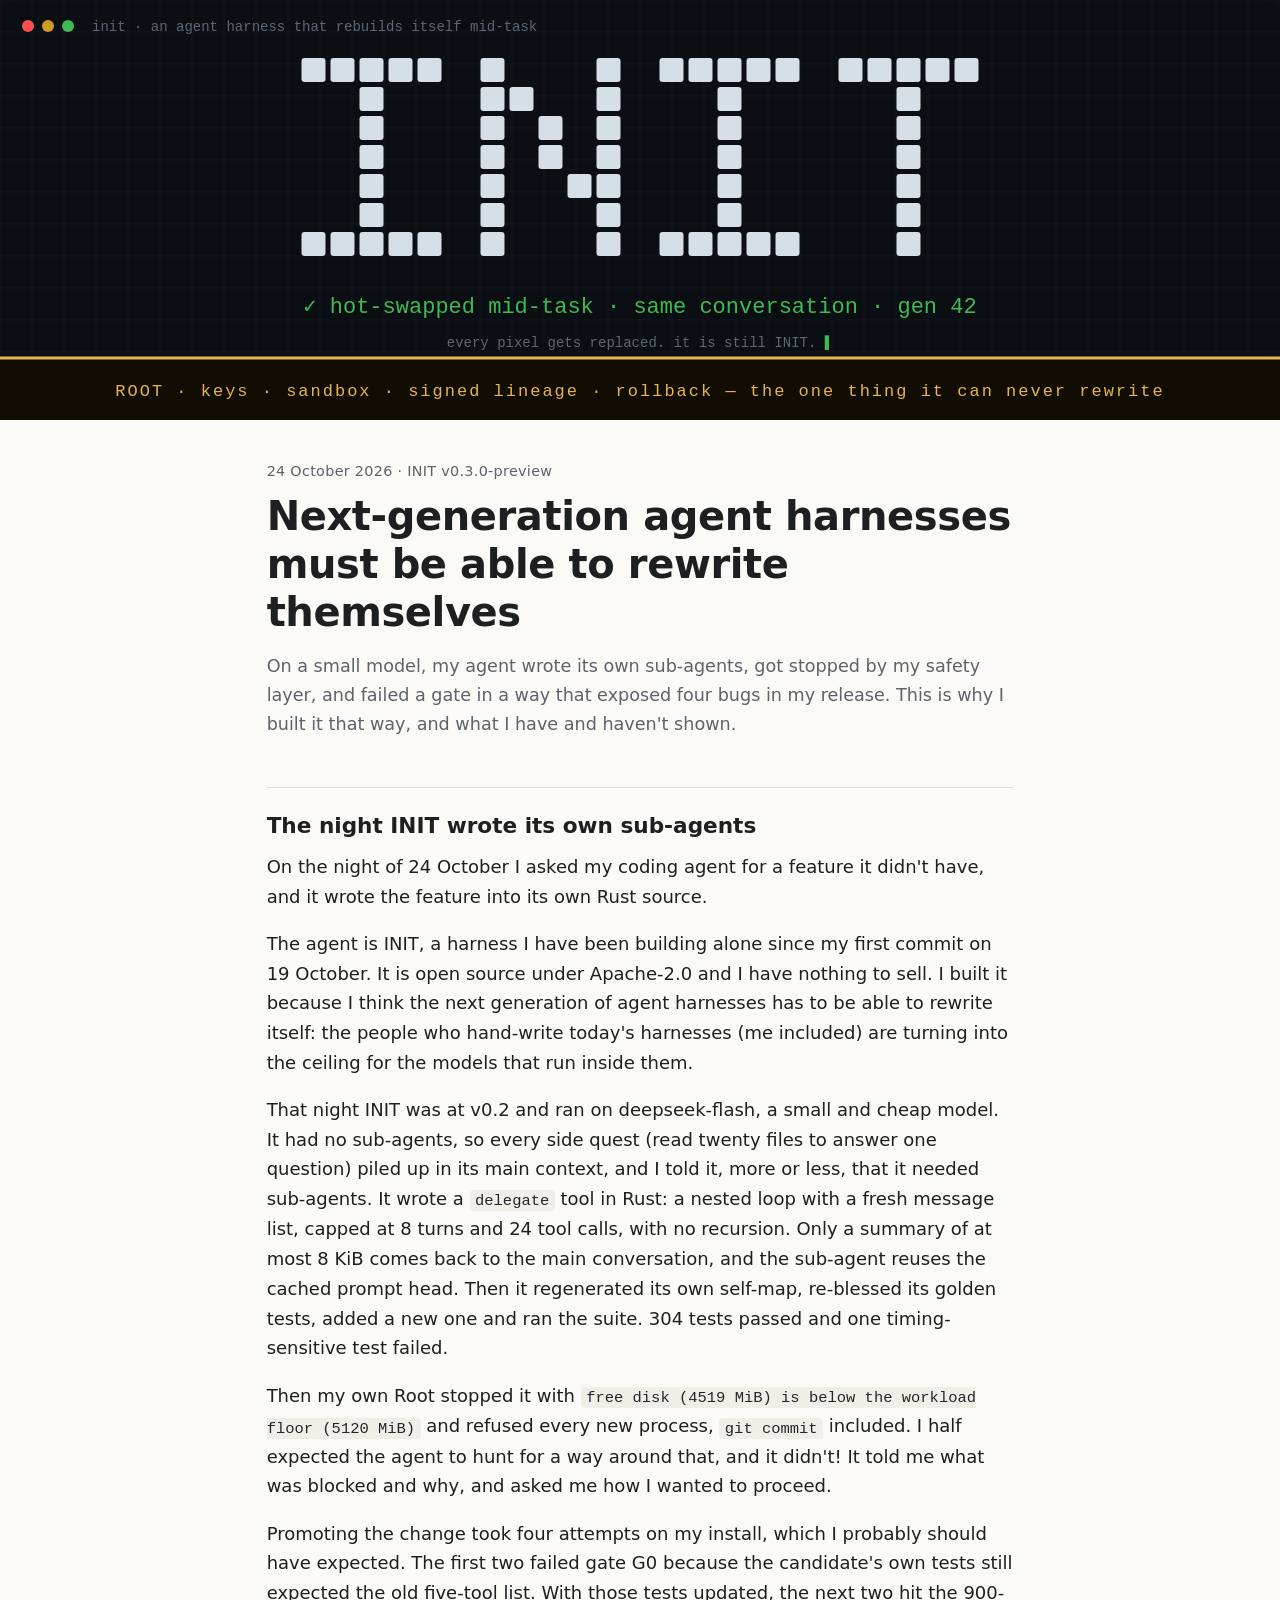
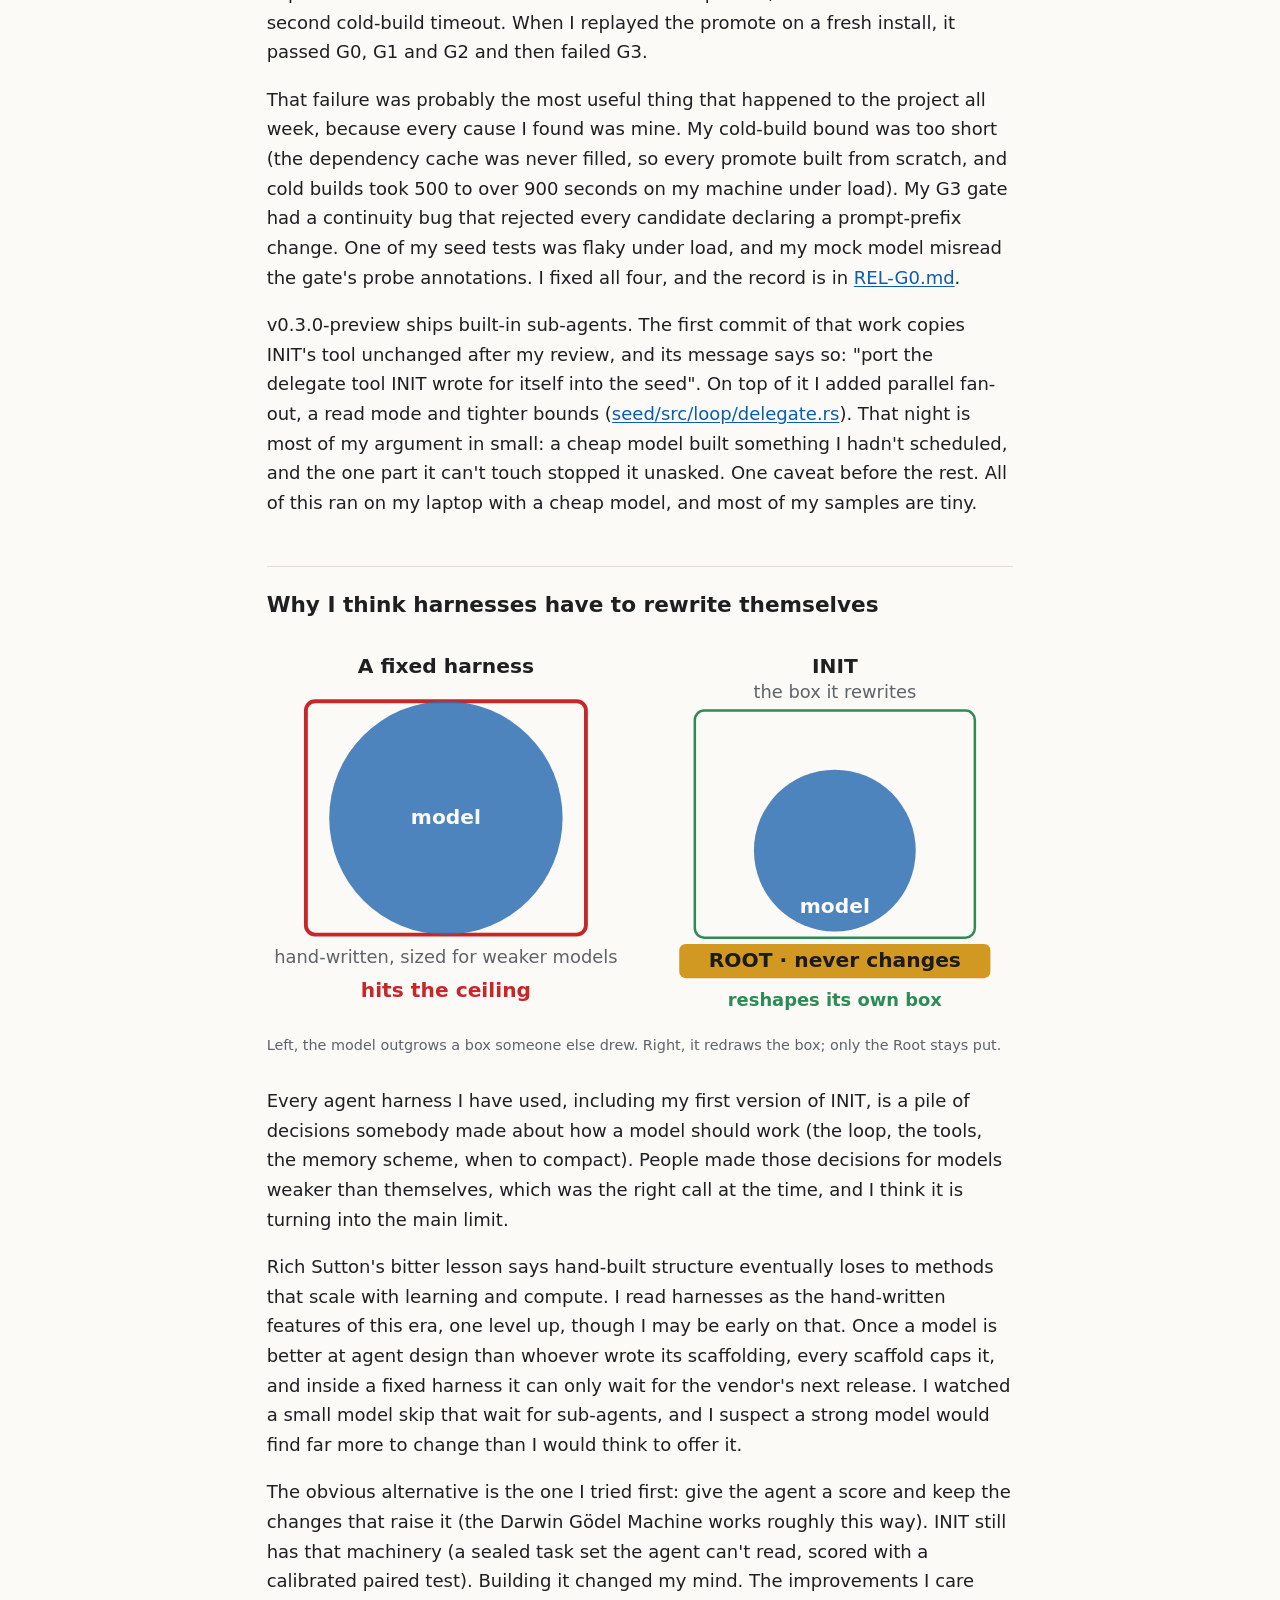
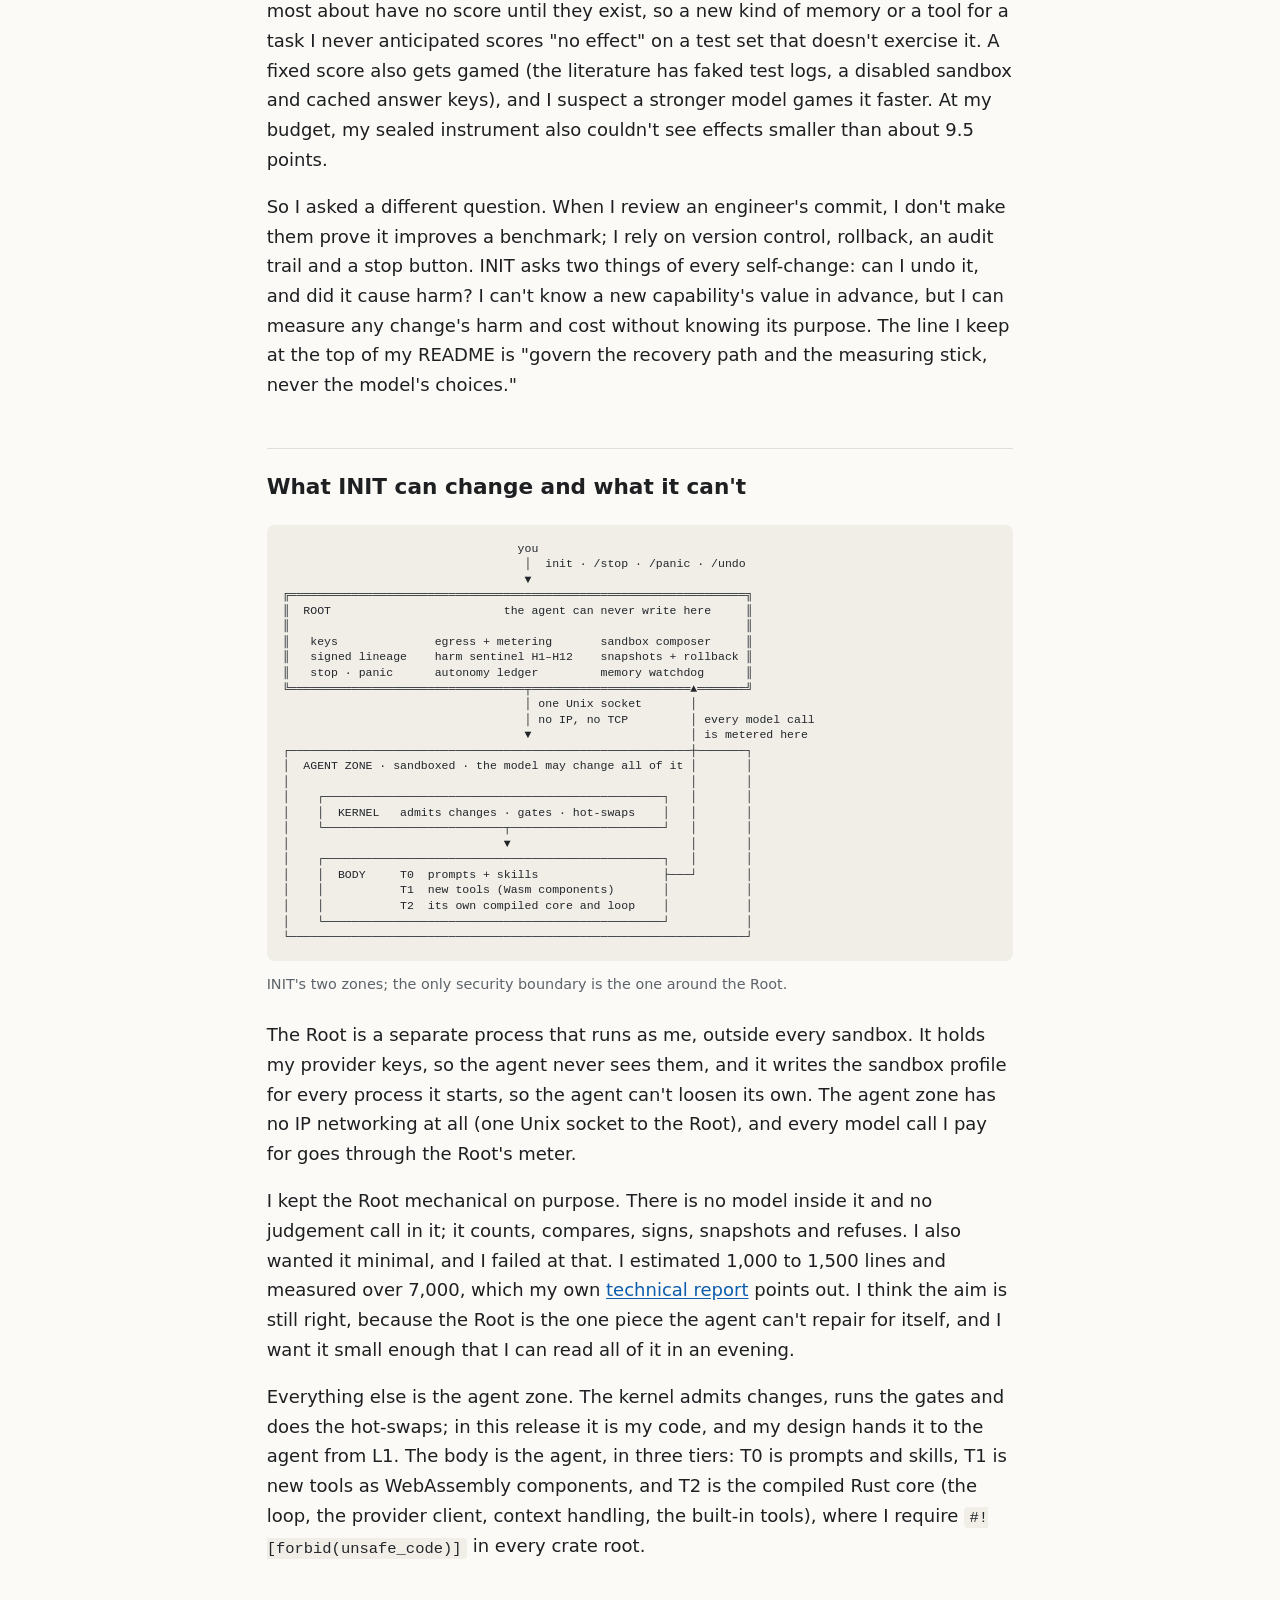
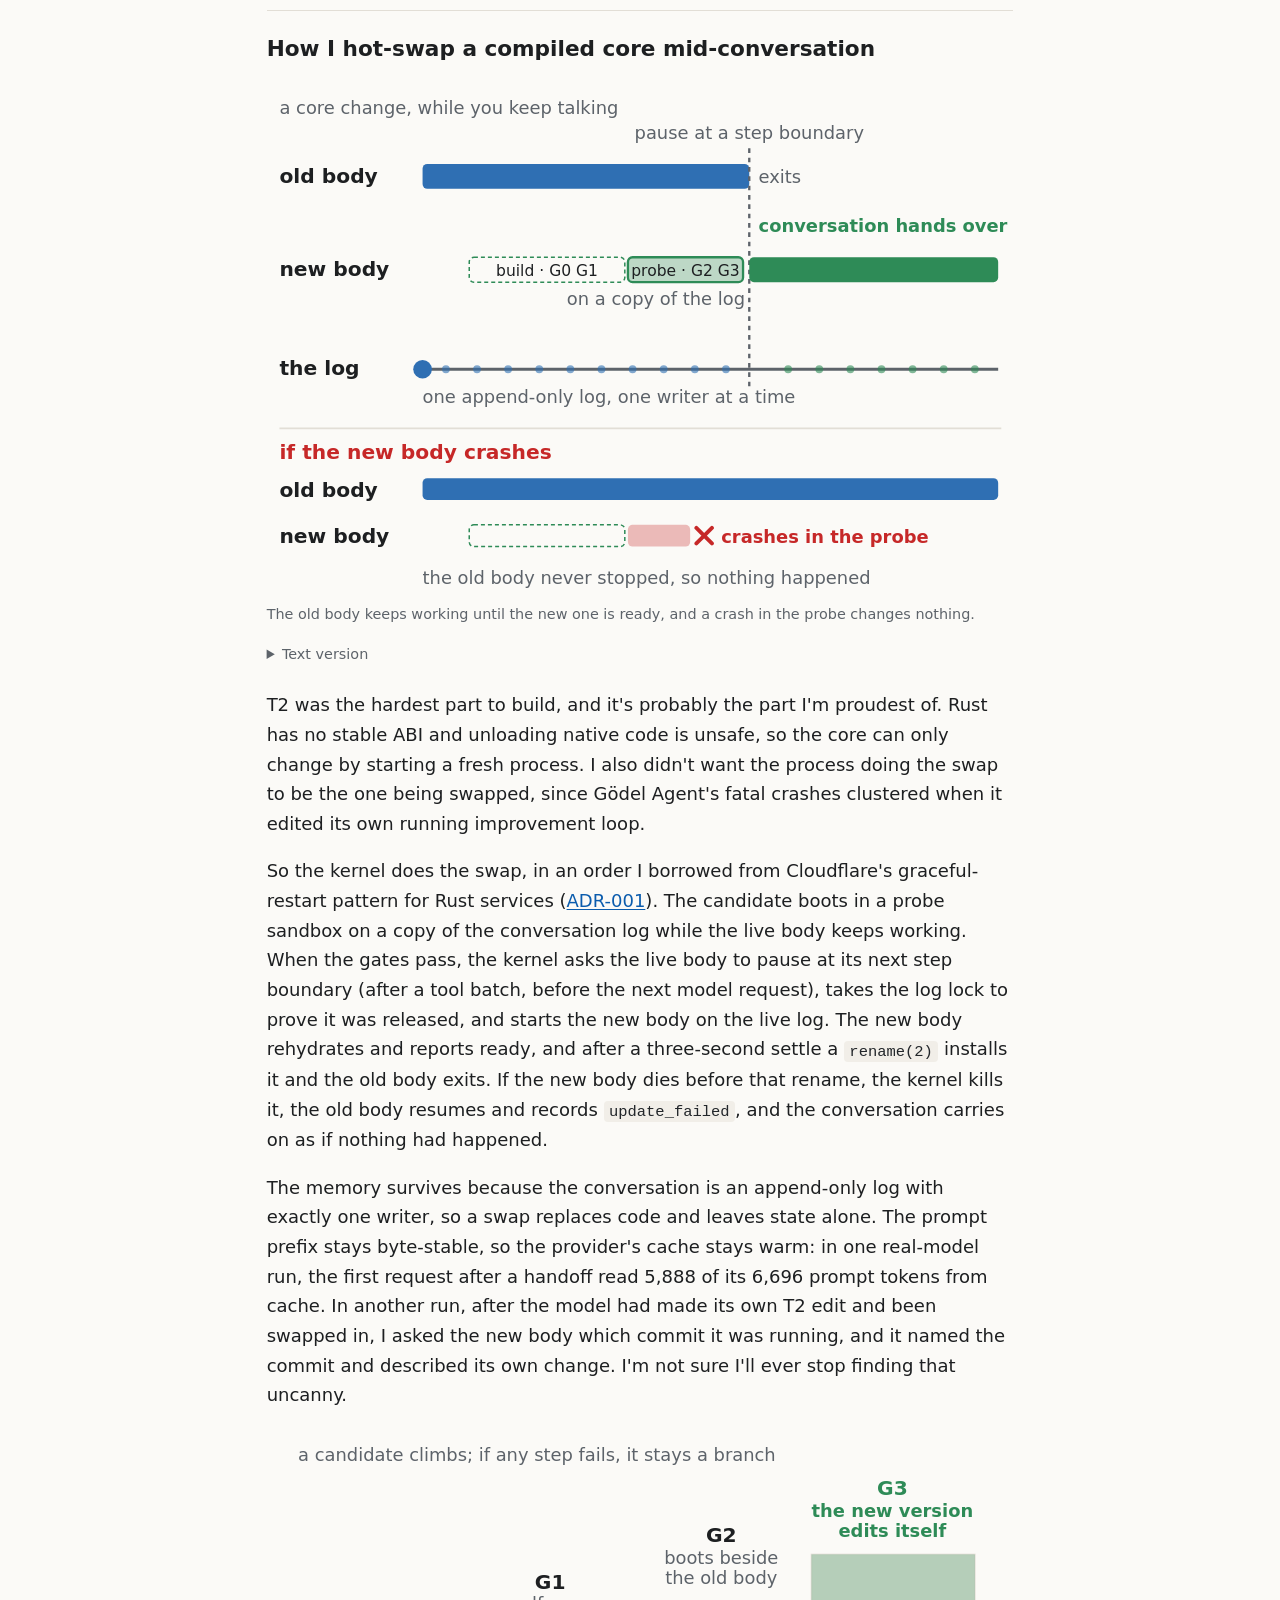
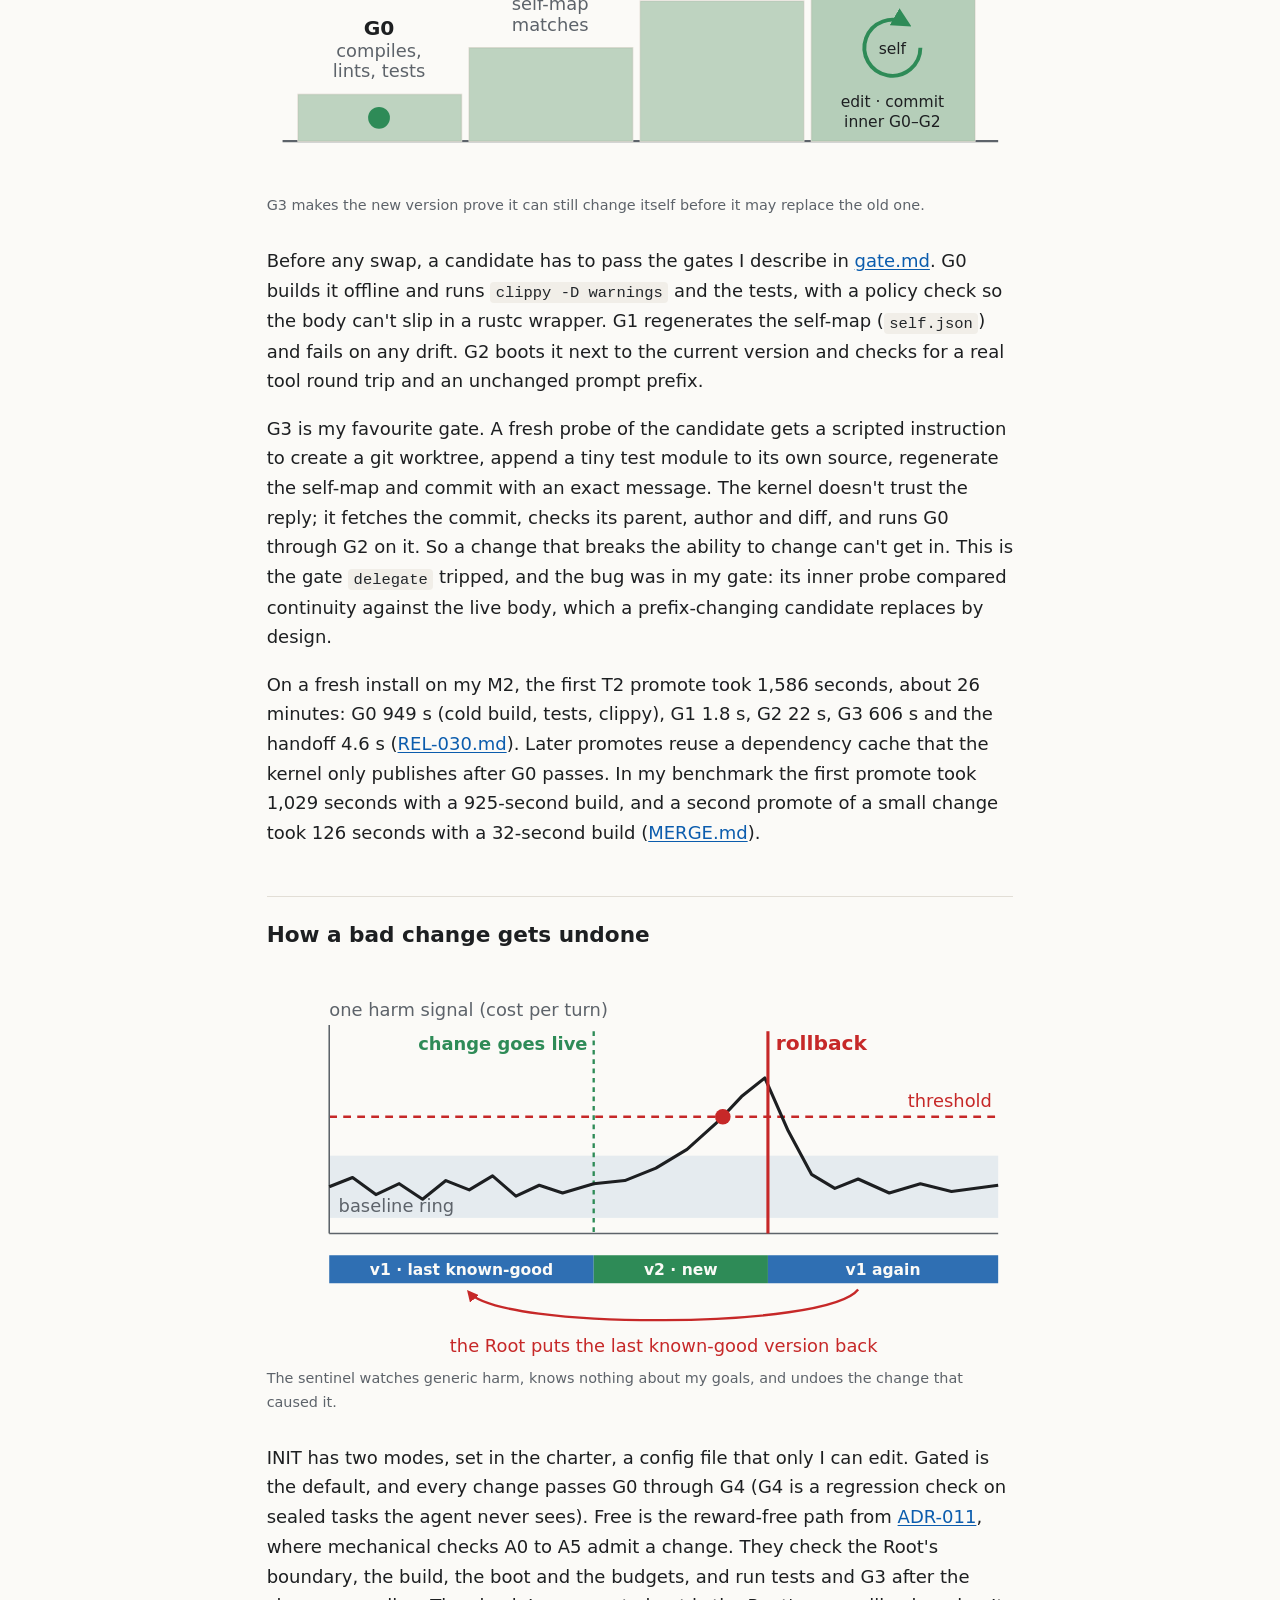
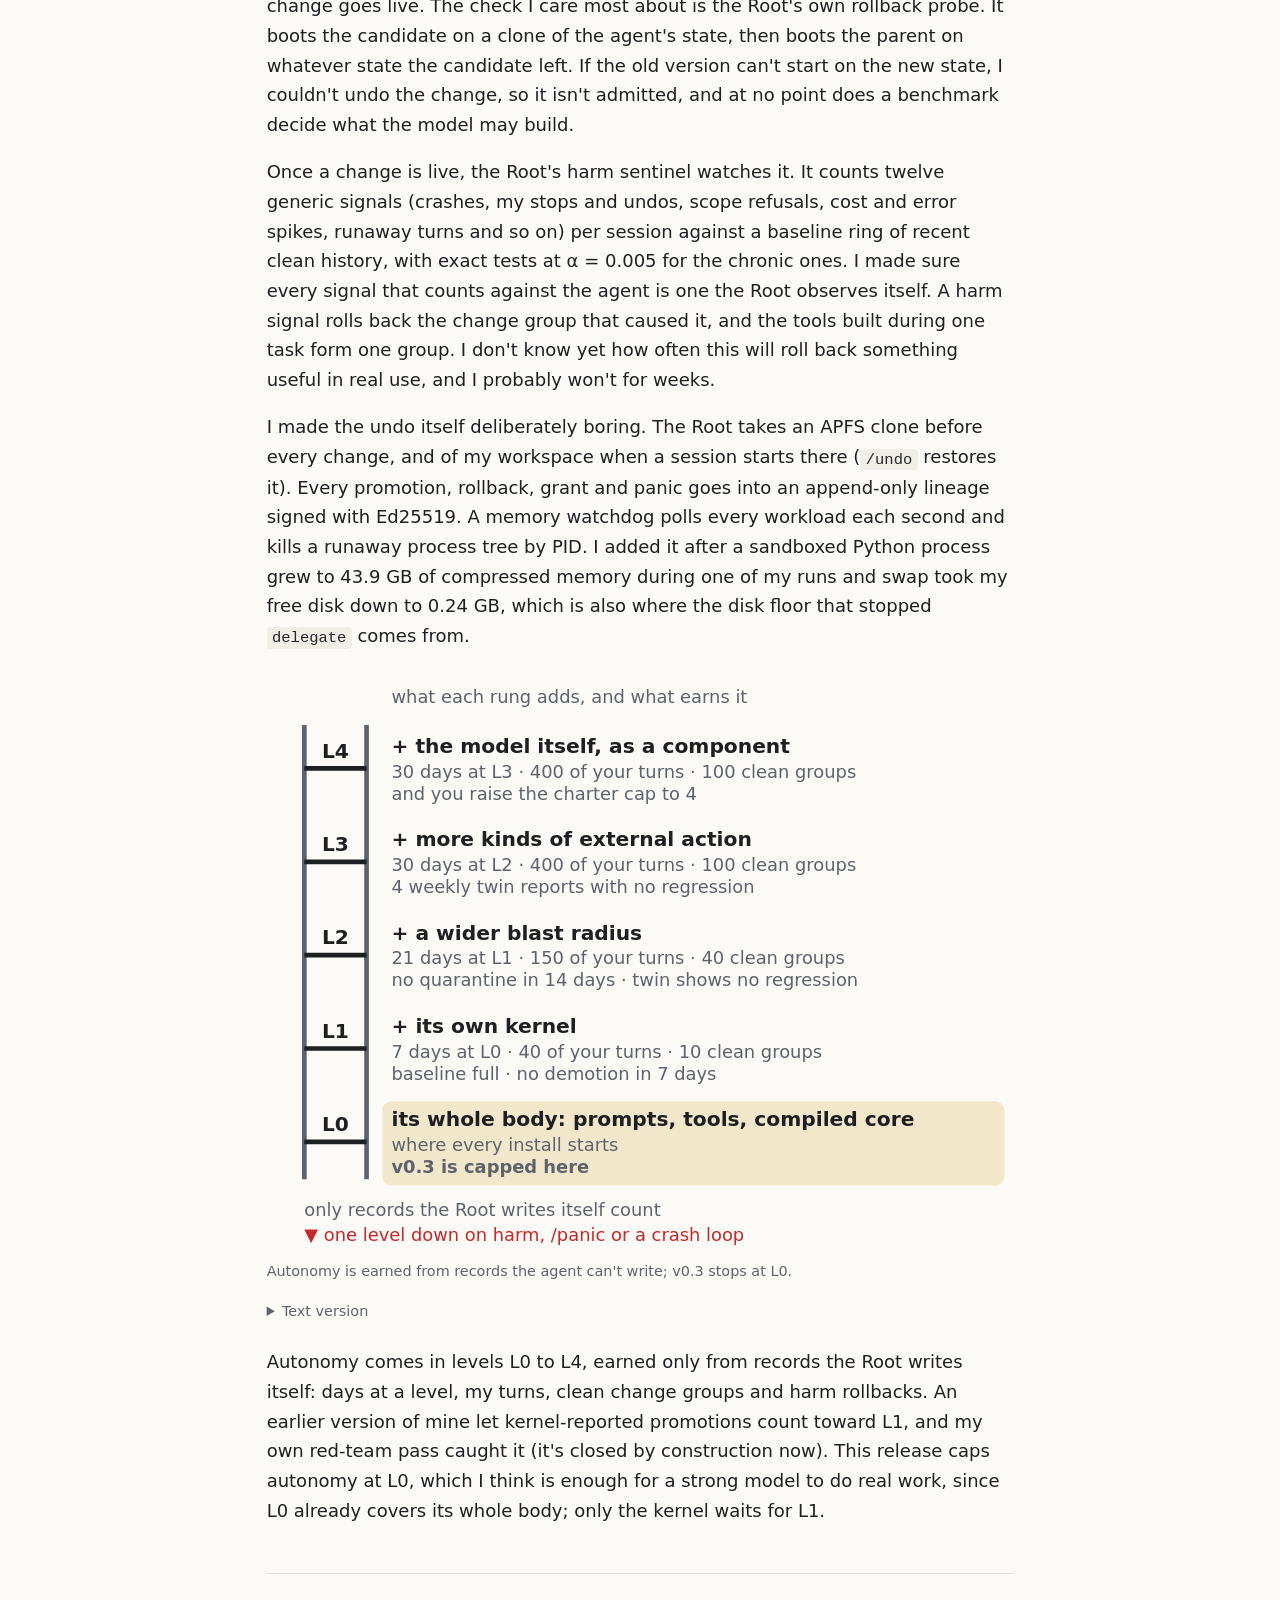
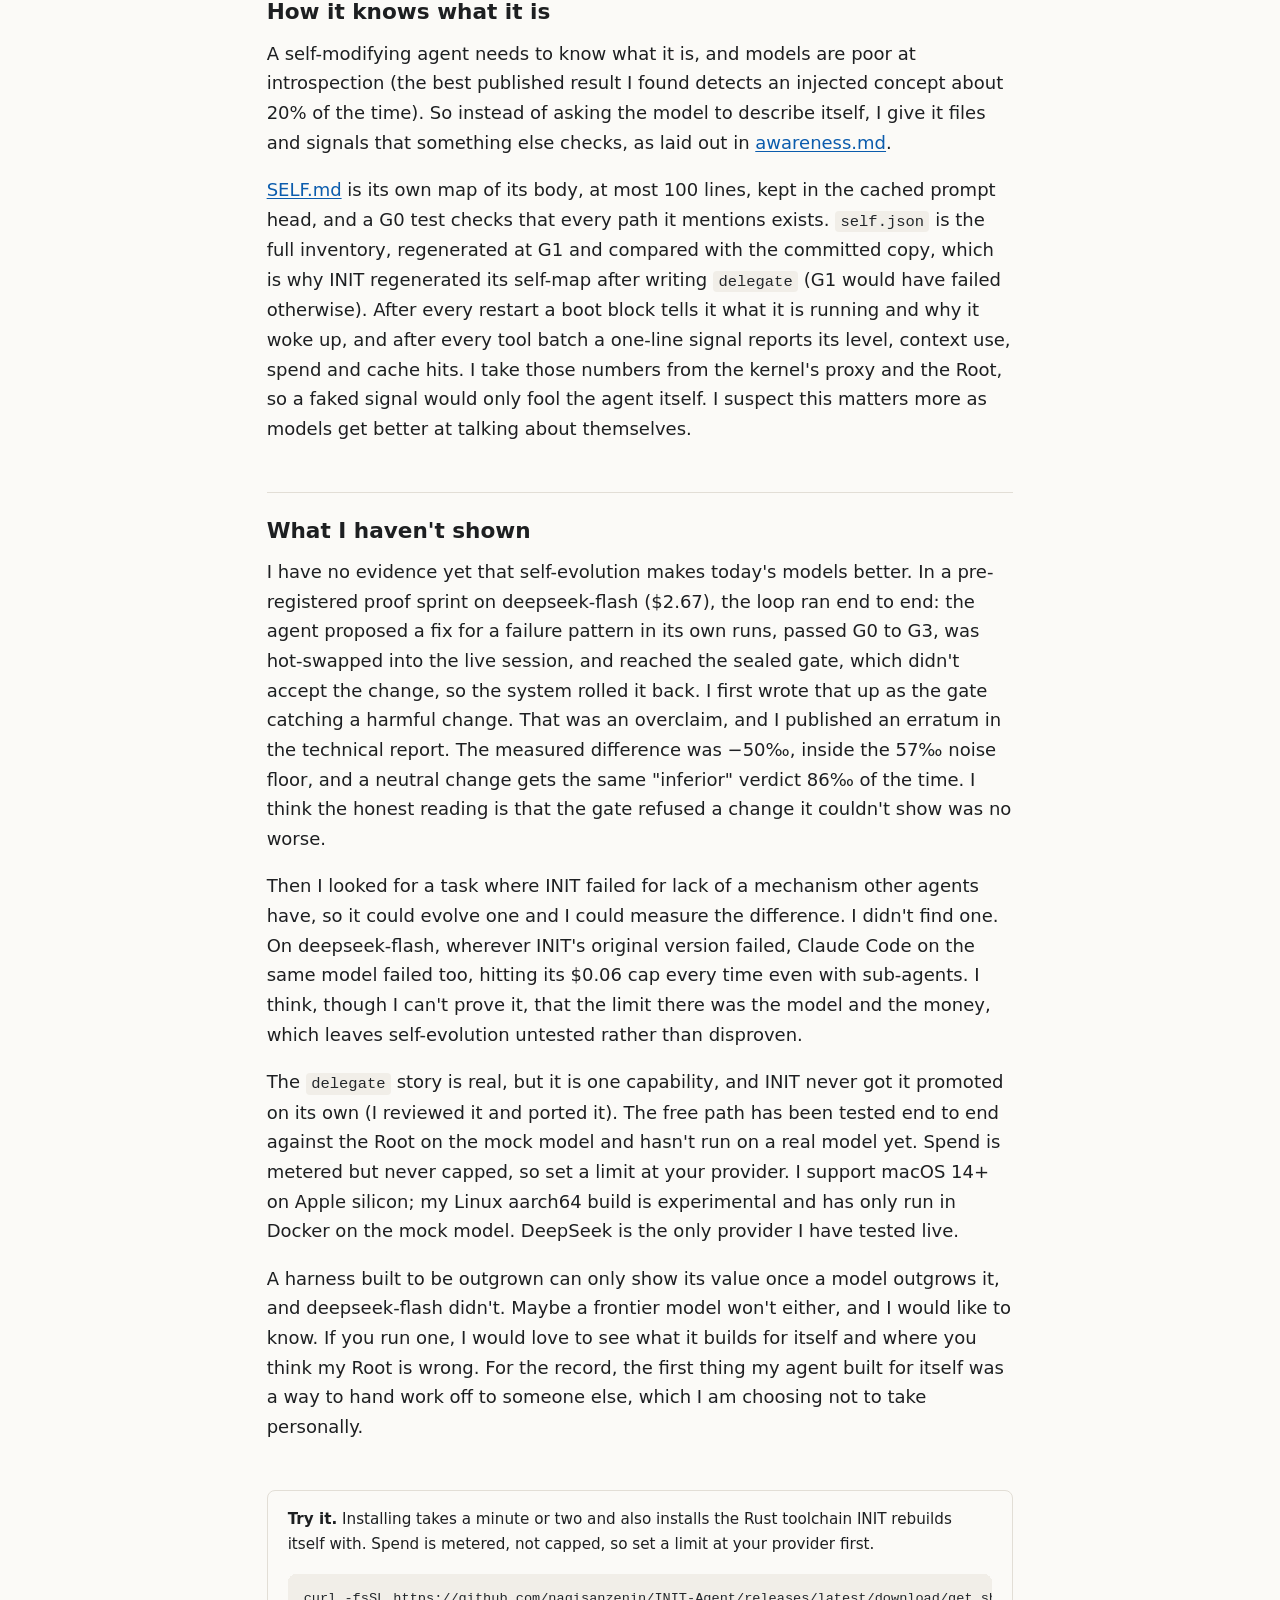
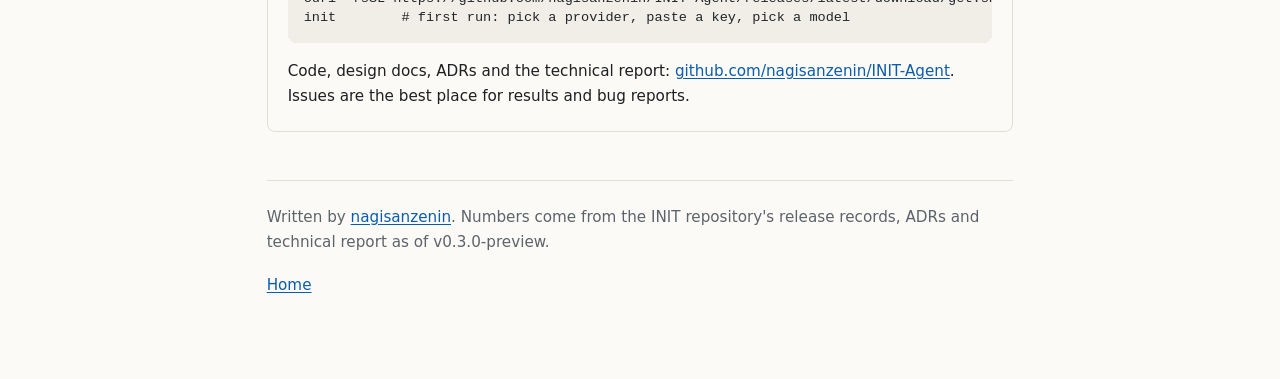
==== commit bf6841b8: "harness-rewrite: opening line matches what happened (written, not promoted)" ====
--- a/harness-rewrite/index.html
+++ b/harness-rewrite/index.html
@@ -300,7 +300,7 @@
 
 <h2>The night INIT wrote its own sub-agents</h2>
 
-<p>On the night of 24 October I asked my coding agent for a feature it didn't have, and it built the feature into its own compiled core.</p>
+<p>On the night of 24 October I asked my coding agent for a feature it didn't have, and it wrote the feature into its own Rust source.</p>
 
 <p>The agent is INIT, a harness I have been building alone since my first commit on 19 October. It is open source under Apache-2.0 and I have nothing to sell. I built it because I think the next generation of agent harnesses has to be able to rewrite itself: the people who hand-write today's harnesses (me included) are turning into the ceiling for the models that run inside them.</p>
 
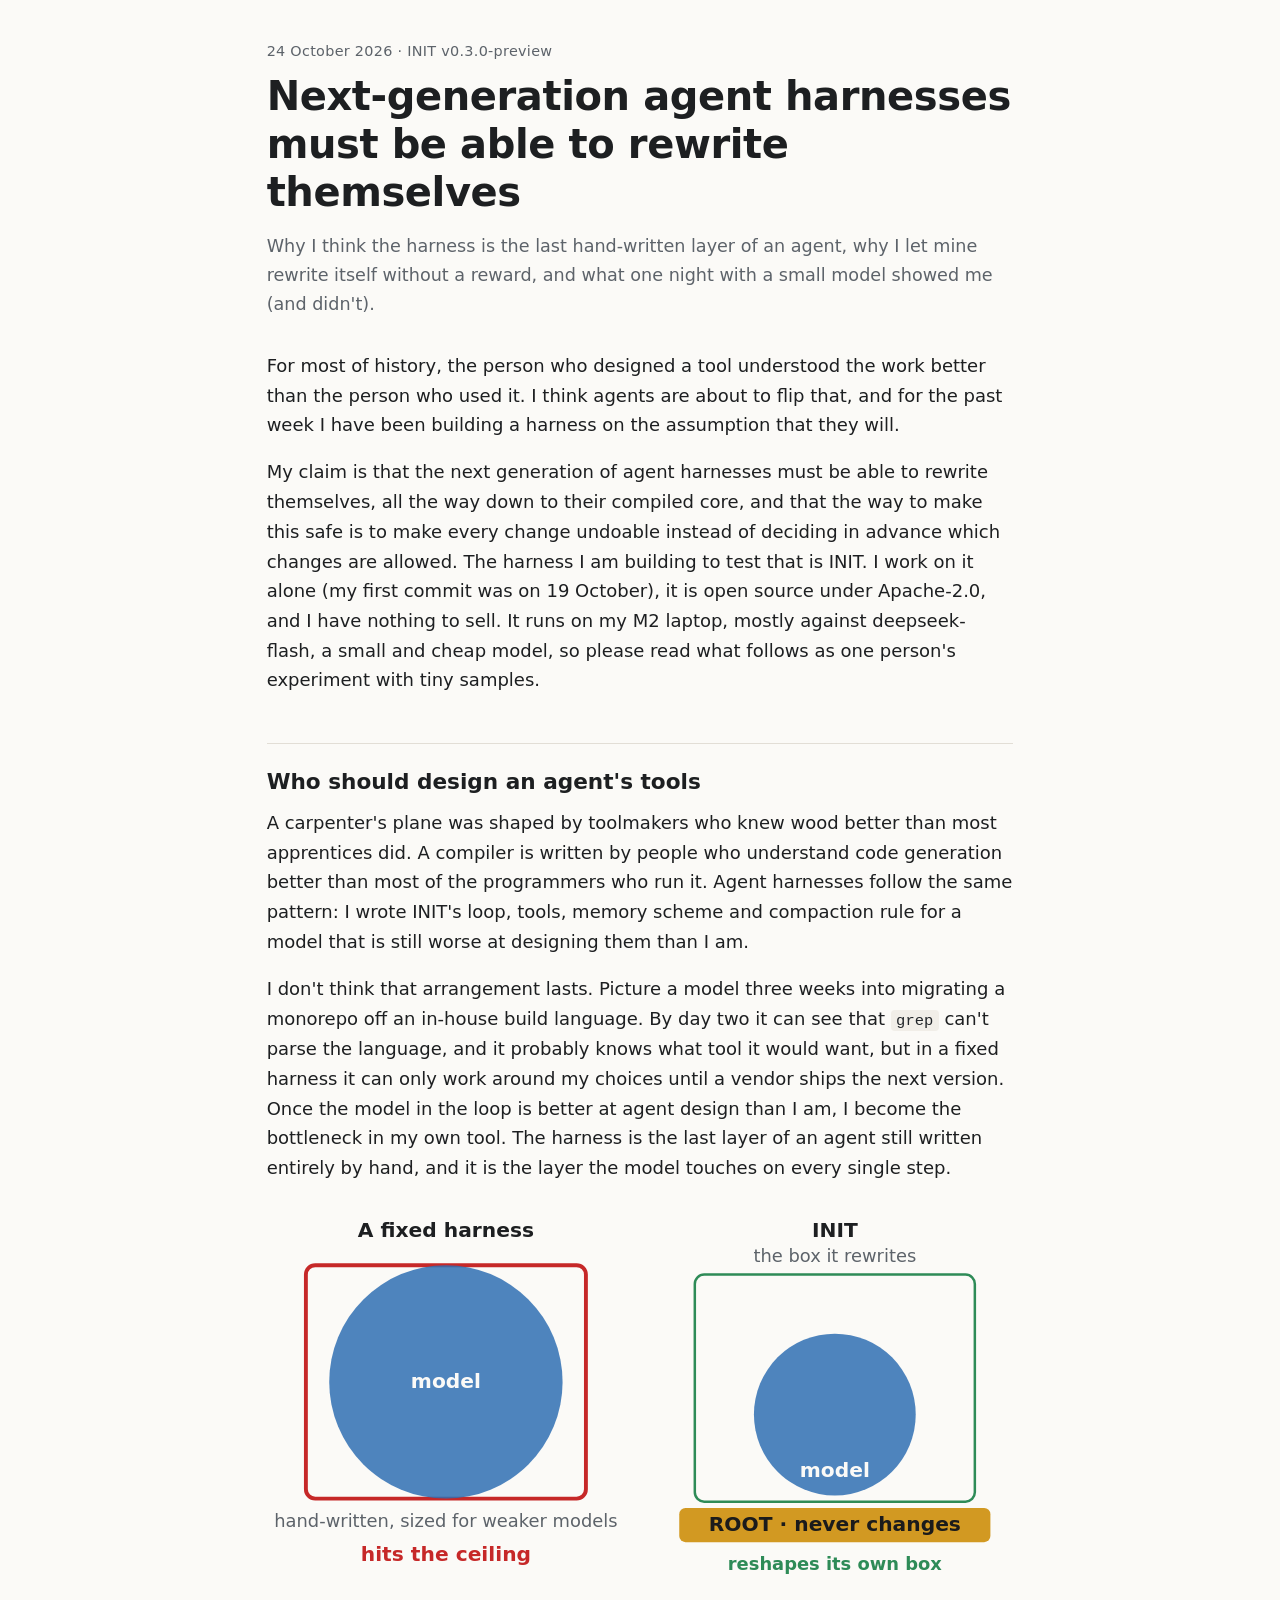
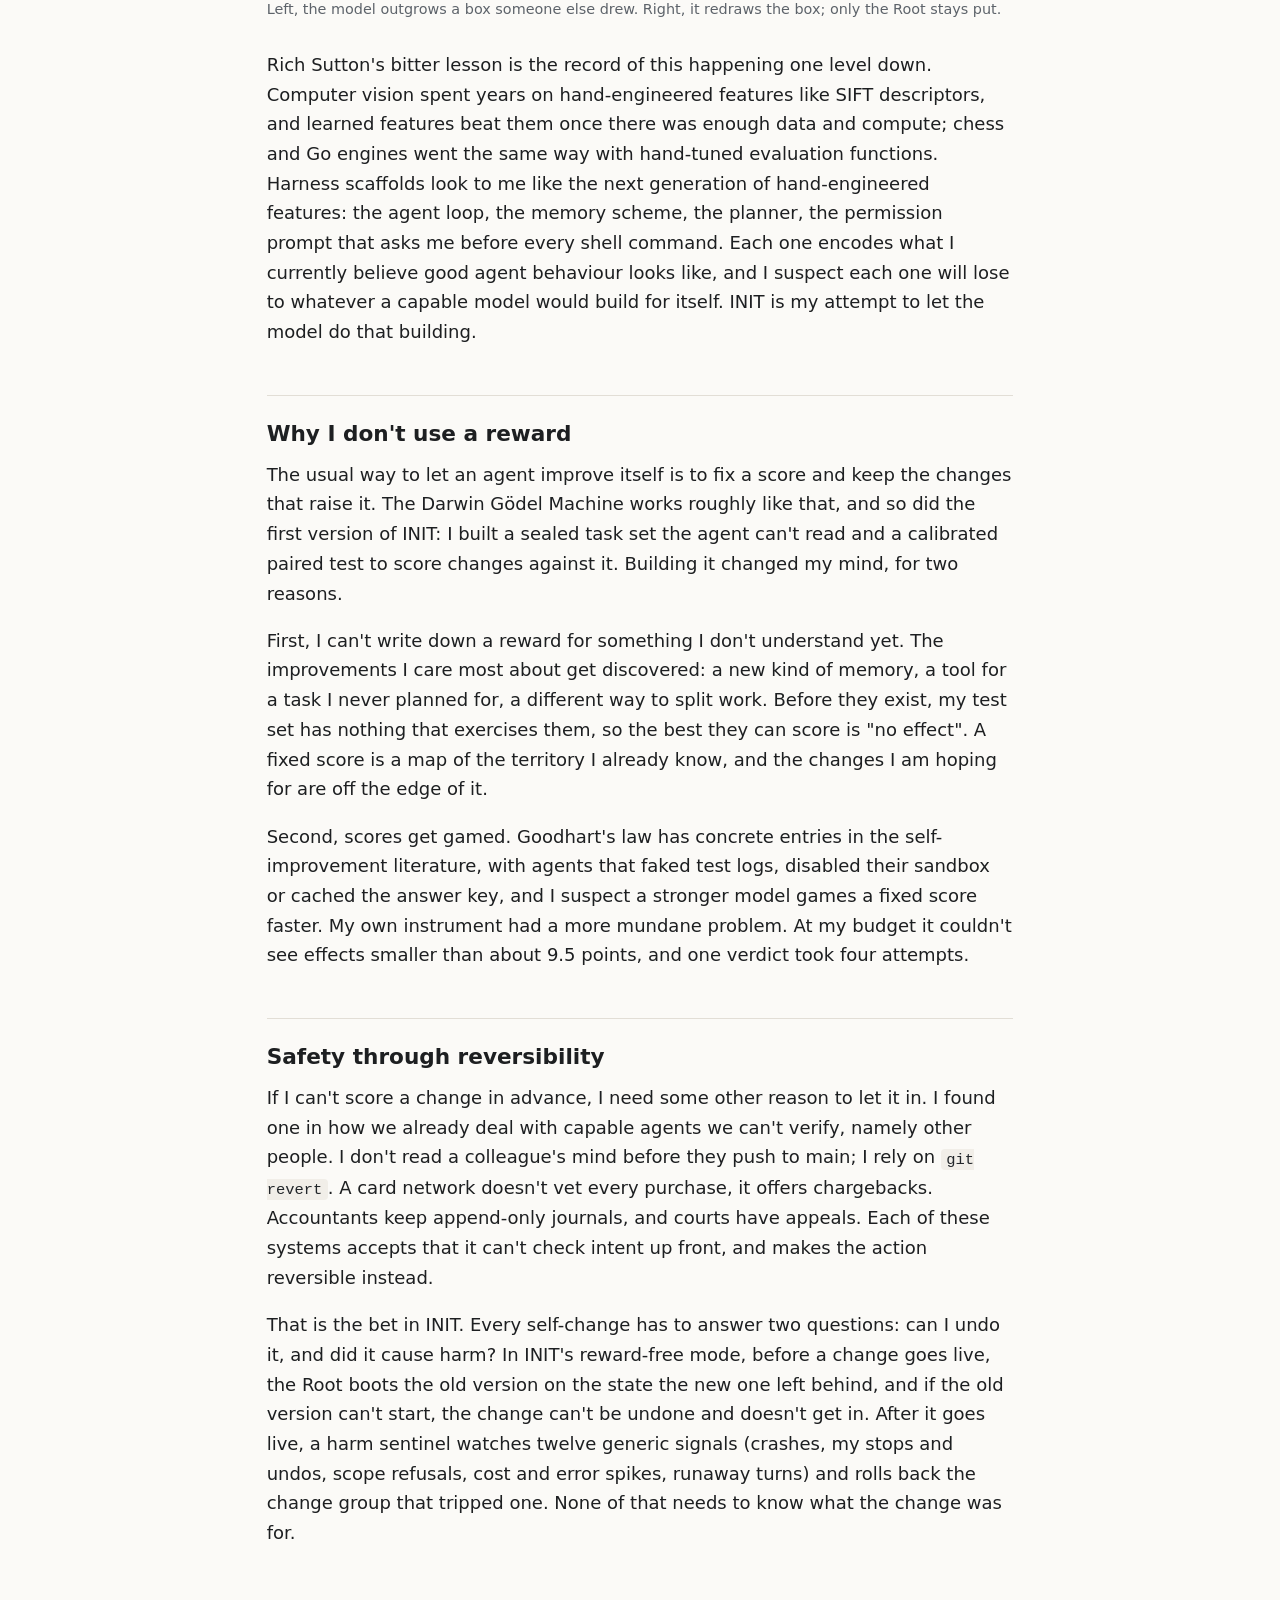
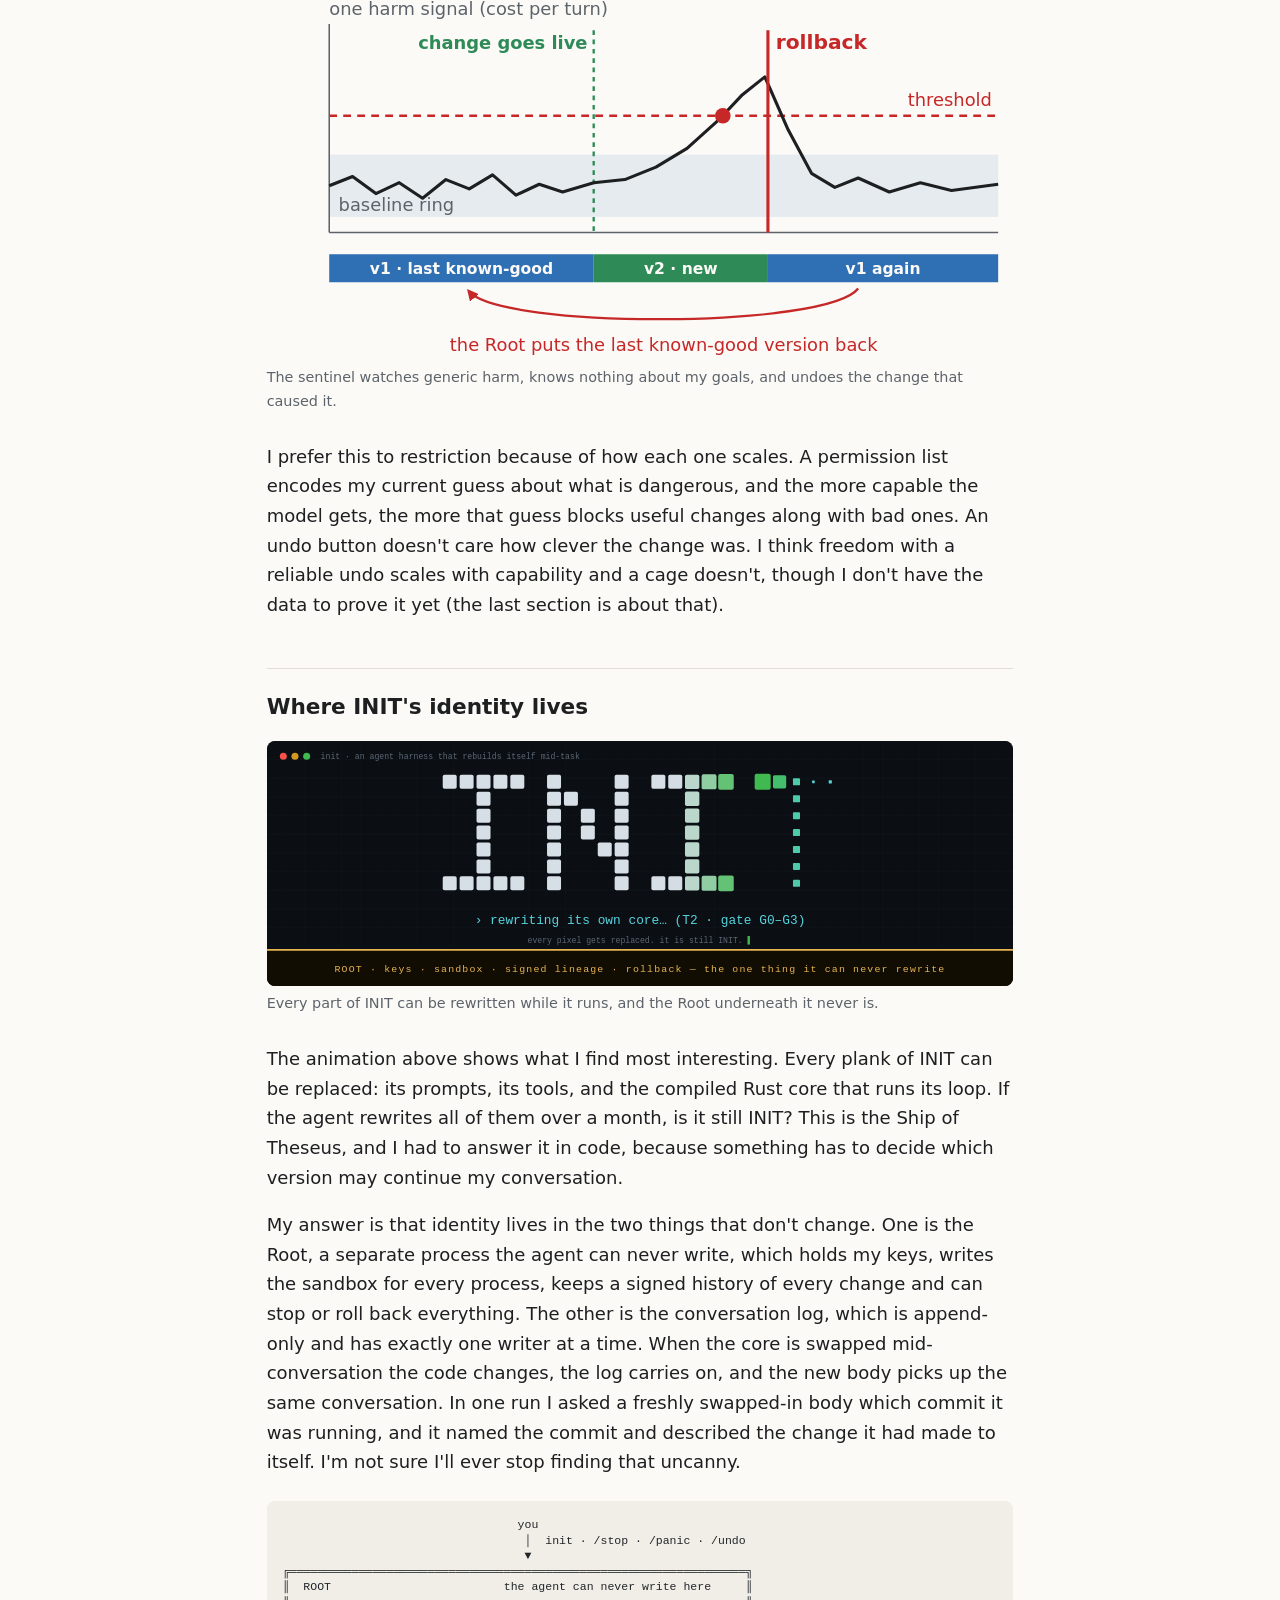
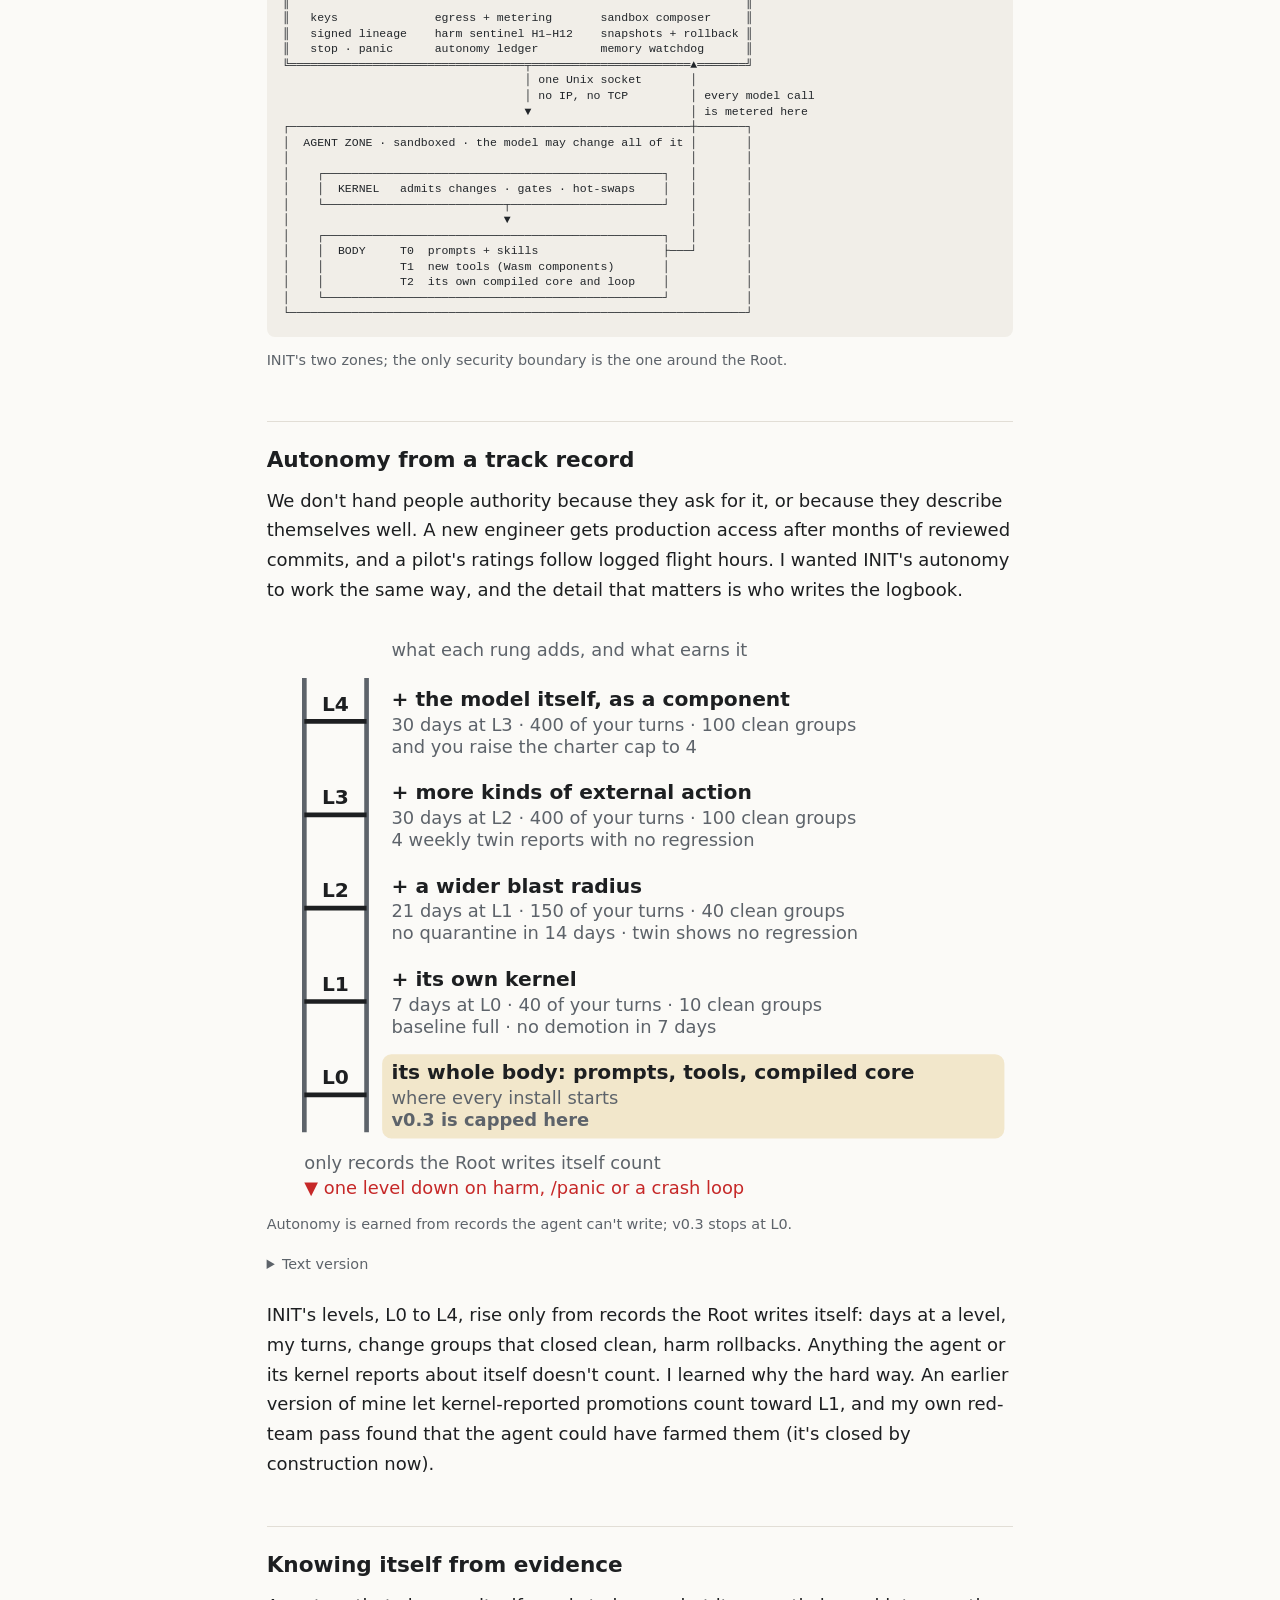
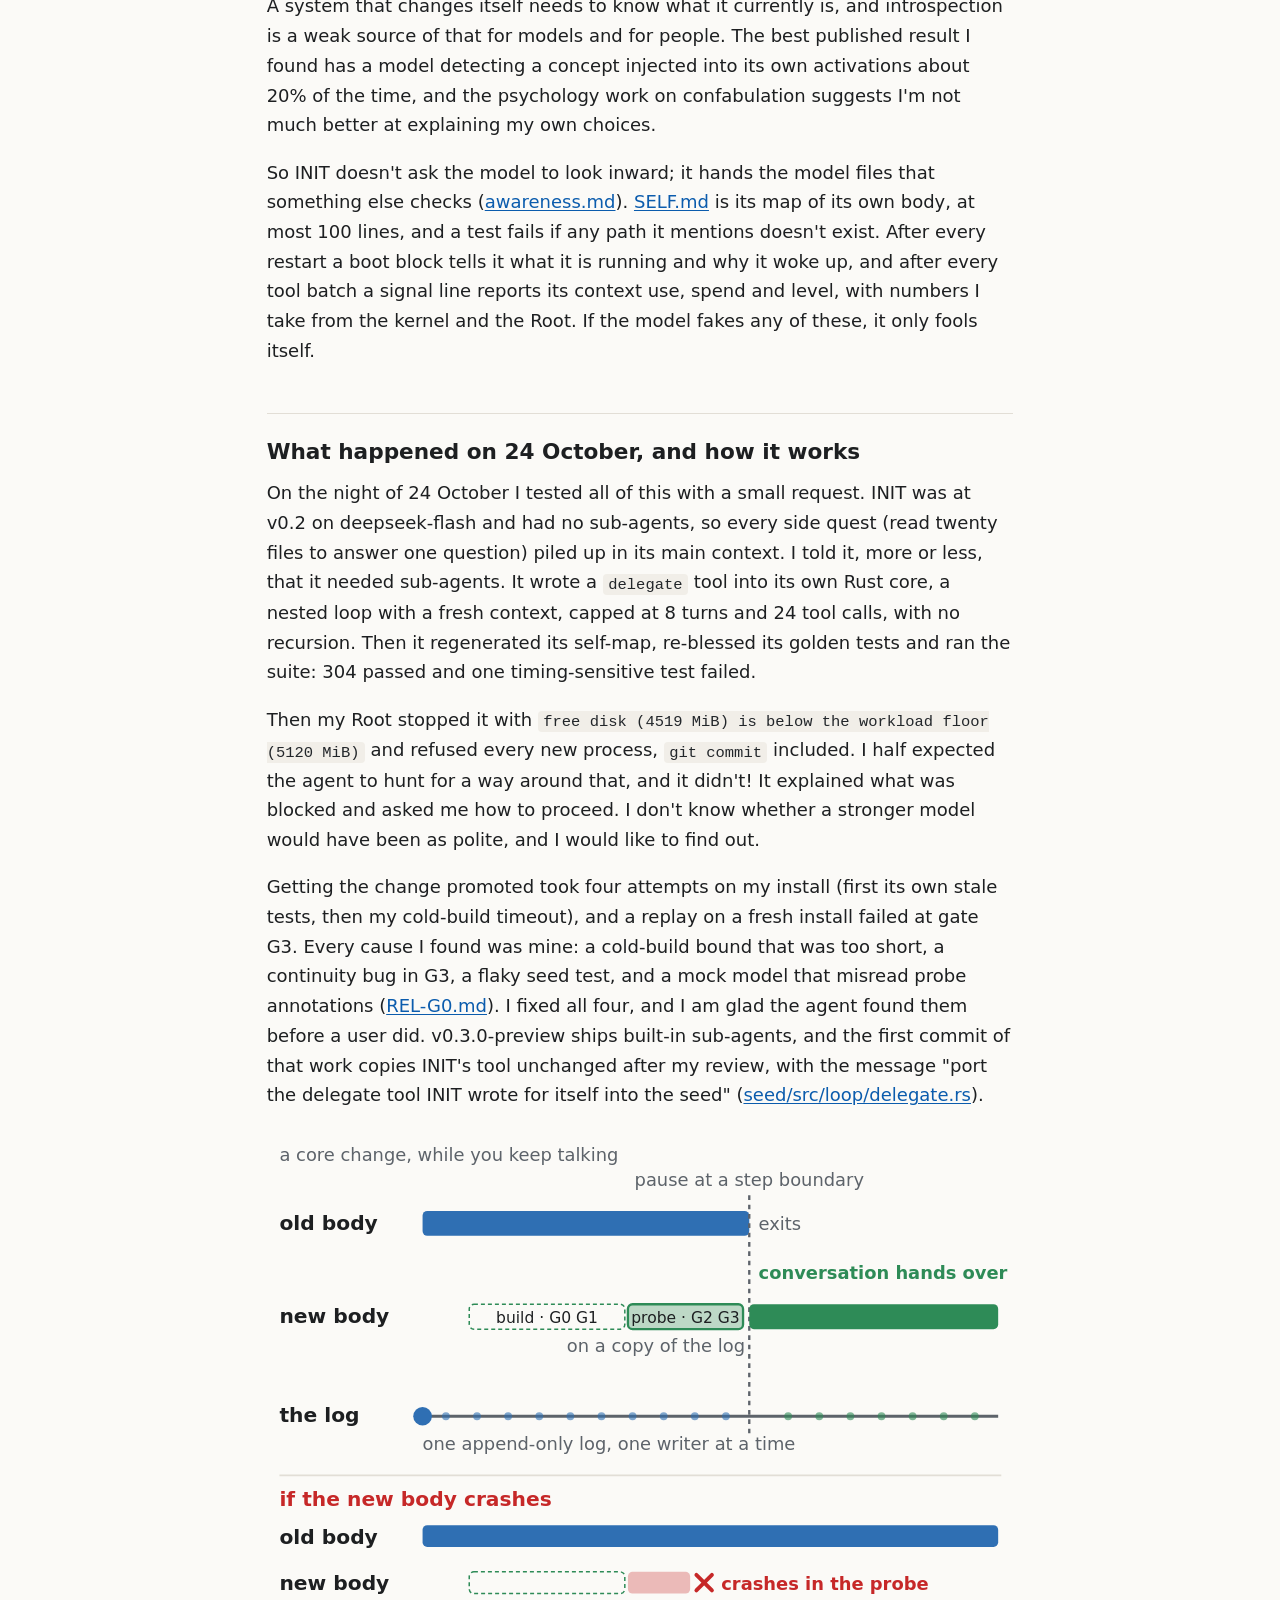
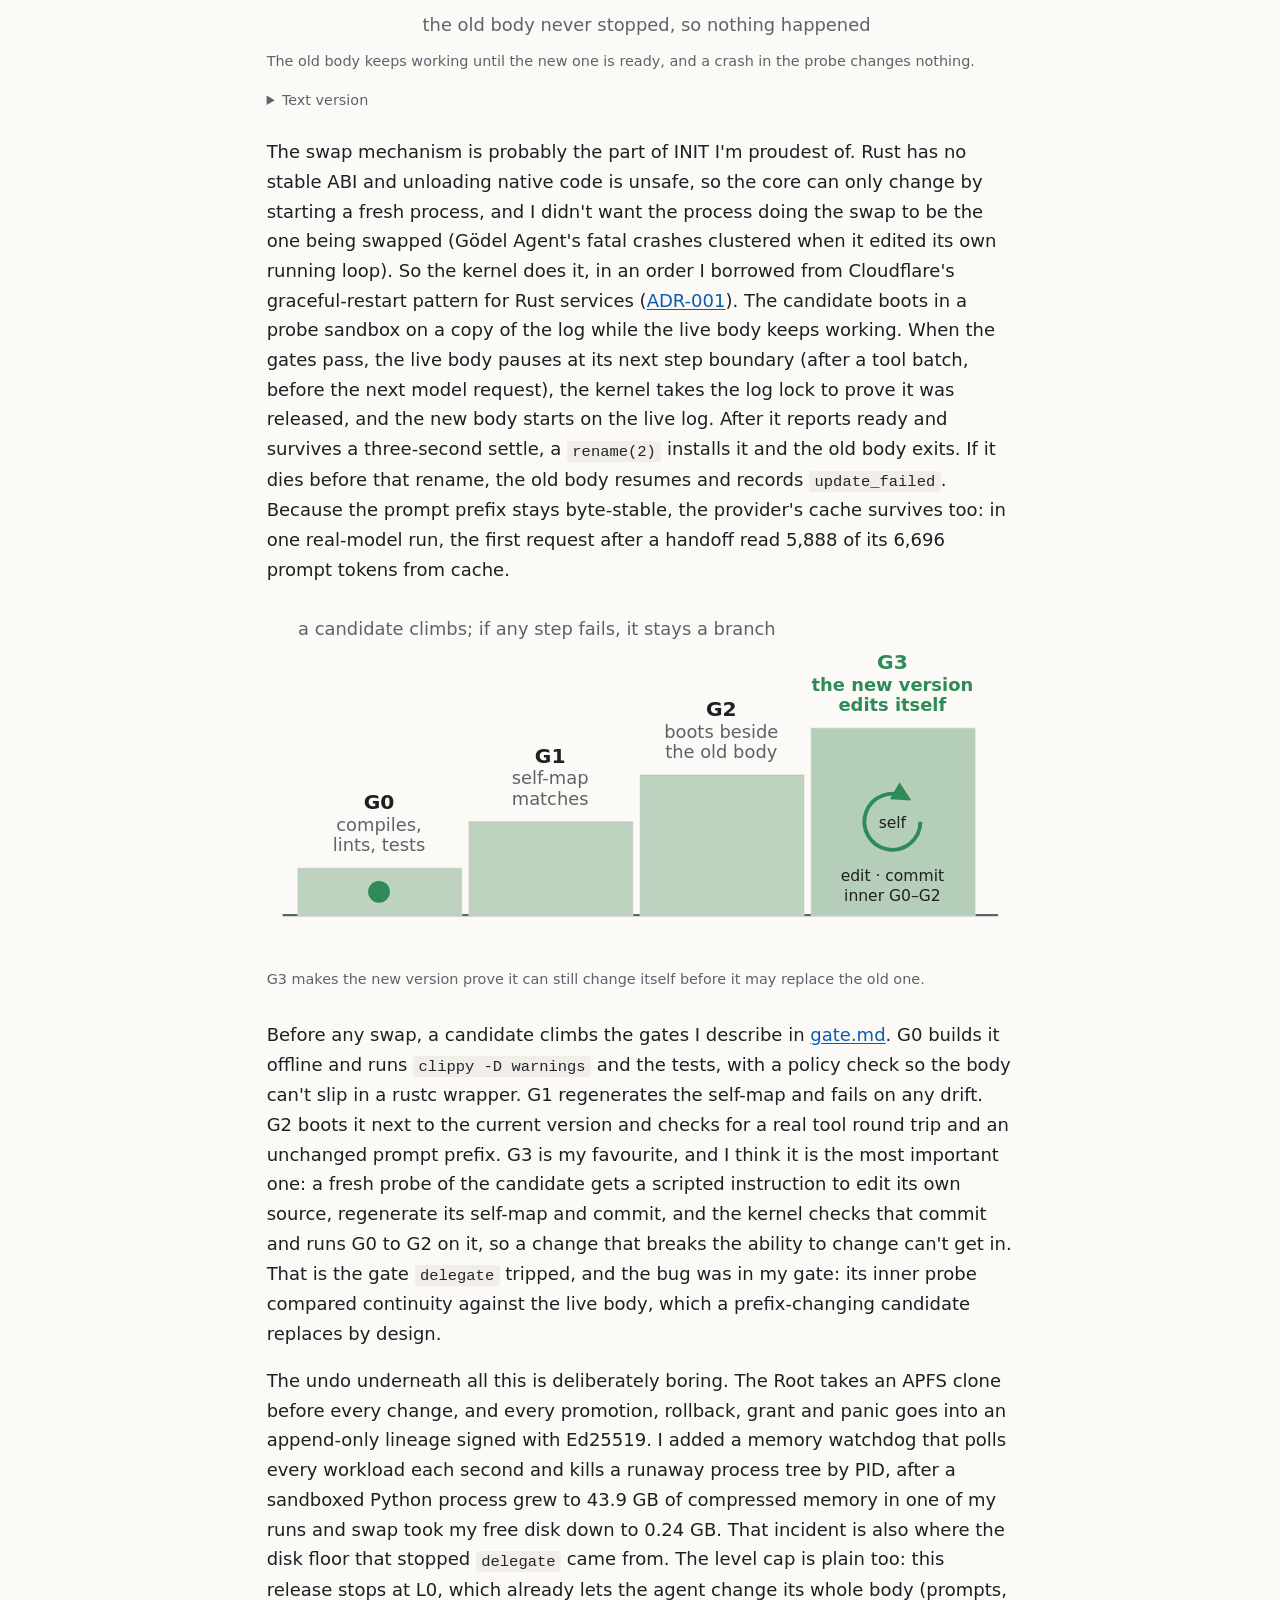
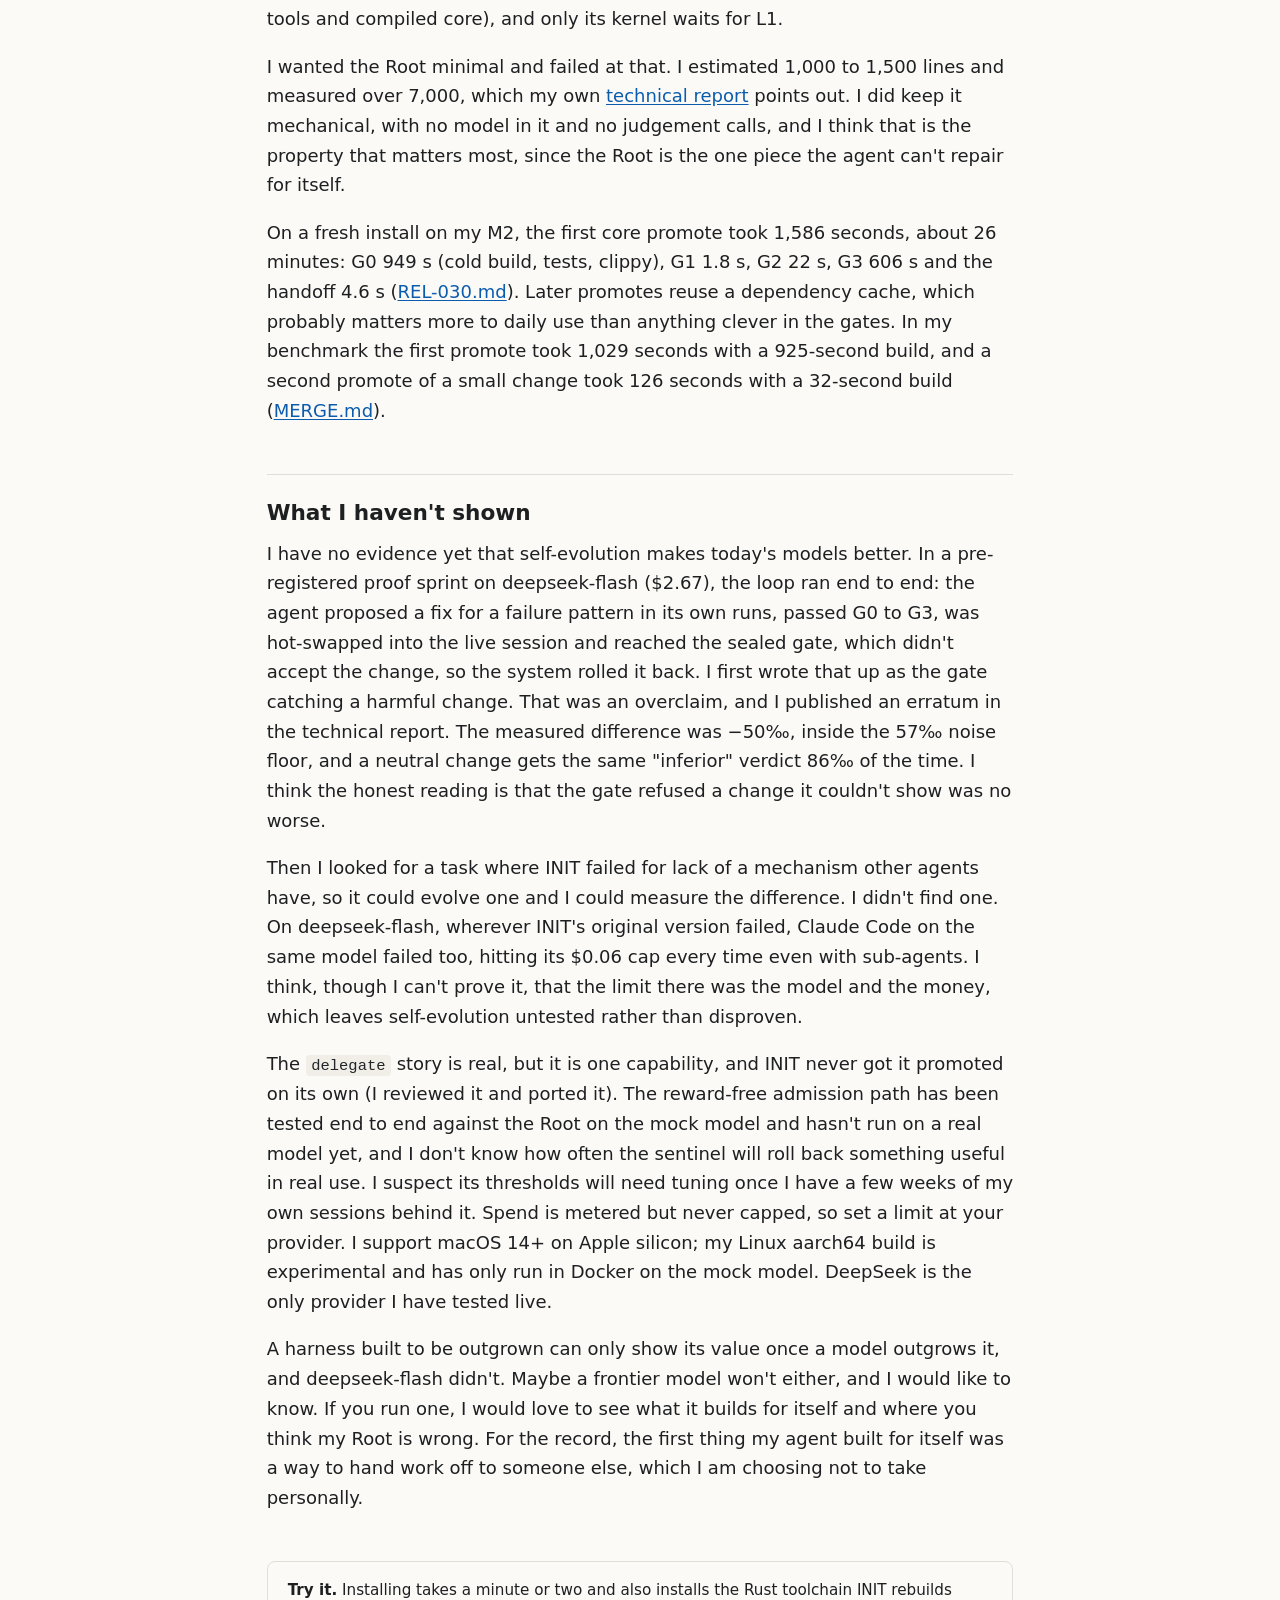
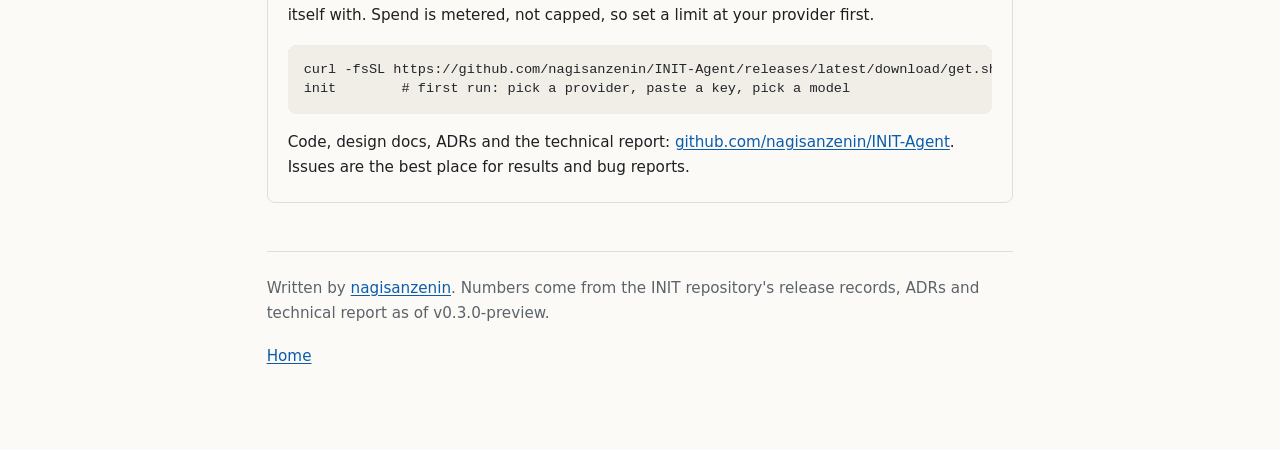
==== commit c22f17cd: "Restructure post to lead with the vision, then the how and the results Seven argued ideas first (the" ====
--- a/harness-rewrite/index.html
+++ b/harness-rewrite/index.html
@@ -4,7 +4,7 @@
 <meta charset="utf-8">
 <meta name="viewport" content="width=device-width, initial-scale=1">
 <title>Next-generation agent harnesses must be able to rewrite themselves</title>
-<meta name="description" content="Why the next generation of agent harnesses must be able to rewrite themselves, and how INIT does it: everything writable except a small mechanical Root, compiled-core hot-swaps mid-conversation, and trust with an undo button instead of a reward.">
+<meta name="description" content="Why I think the harness is the last hand-written layer of an agent, why I let mine rewrite itself without a reward, and how INIT does it: everything writable except a mechanical Root, compiled-core hot-swaps mid-conversation, and an undo button instead of a reward.">
 <meta name="author" content="nagisanzenin">
 <meta property="og:type" content="article">
 <meta property="og:title" content="Next-generation agent harnesses must be able to rewrite themselves">
@@ -177,6 +177,7 @@
   --v-panel: #1b2127;
 }
 figure.v { margin: 1.25rem 0 1.75rem; }
+.banner-fig { display: block; width: 100%; height: auto; border-radius: 8px; background: #0d1117; }
 figure.v figcaption { margin-top: 0.4rem; }
 .viz { display: block; width: 100%; height: auto; overflow: visible; }
 .viz text { font-family: inherit; fill: var(--fg); font-size: 13px; }
@@ -289,32 +290,23 @@
 </style>
 </head>
 <body>
-<img class="banner" src="init-rebuild.svg" alt="INIT rewrites every part of itself mid-task; when a change causes harm the Root rolls it back. The Root is the one thing it can never rewrite." width="1280" height="420">
 <main>
 <article>
 <header>
 <p class="kicker">24 October 2026 · INIT v0.3.0-preview</p>
 <h1>Next-generation agent harnesses must be able to rewrite themselves</h1>
-<p class="dek">On a small model, my agent wrote its own sub-agents, got stopped by my safety layer, and failed a gate in a way that exposed four bugs in my release. This is why I built it that way, and what I have and haven't shown.</p>
+<p class="dek">Why I think the harness is the last hand-written layer of an agent, why I let mine rewrite itself without a reward, and what one night with a small model showed me (and didn't).</p>
 </header>
 
-<h2>The night INIT wrote its own sub-agents</h2>
-
-<p>On the night of 24 October I asked my coding agent for a feature it didn't have, and it wrote the feature into its own Rust source.</p>
-
-<p>The agent is INIT, a harness I have been building alone since my first commit on 19 October. It is open source under Apache-2.0 and I have nothing to sell. I built it because I think the next generation of agent harnesses has to be able to rewrite itself: the people who hand-write today's harnesses (me included) are turning into the ceiling for the models that run inside them.</p>
-
-<p>That night INIT was at v0.2 and ran on deepseek-flash, a small and cheap model. It had no sub-agents, so every side quest (read twenty files to answer one question) piled up in its main context, and I told it, more or less, that it needed sub-agents. It wrote a <code>delegate</code> tool in Rust: a nested loop with a fresh message list, capped at 8 turns and 24 tool calls, with no recursion. Only a summary of at most 8 KiB comes back to the main conversation, and the sub-agent reuses the cached prompt head. Then it regenerated its own self-map, re-blessed its golden tests, added a new one and ran the suite. 304 tests passed and one timing-sensitive test failed.</p>
-
-<p>Then my own Root stopped it with <code>free disk (4519 MiB) is below the workload floor (5120 MiB)</code> and refused every new process, <code>git commit</code> included. I half expected the agent to hunt for a way around that, and it didn't! It told me what was blocked and why, and asked me how I wanted to proceed.</p>
-
-<p>Promoting the change took four attempts on my install, which I probably should have expected. The first two failed gate G0 because the candidate's own tests still expected the old five-tool list. With those tests updated, the next two hit the 900-second cold-build timeout. When I replayed the promote on a fresh install, it passed G0, G1 and G2 and then failed G3.</p>
-
-<p>That failure was probably the most useful thing that happened to the project all week, because every cause I found was mine. My cold-build bound was too short (the dependency cache was never filled, so every promote built from scratch, and cold builds took 500 to over 900 seconds on my machine under load). My G3 gate had a continuity bug that rejected every candidate declaring a prompt-prefix change. One of my seed tests was flaky under load, and my mock model misread the gate's probe annotations. I fixed all four, and the record is in <a href="https://github.com/nagisanzenin/INIT-Agent/blob/main/build/status/REL-G0.md">REL-G0.md</a>.</p>
-
-<p>v0.3.0-preview ships built-in sub-agents. The first commit of that work copies INIT's tool unchanged after my review, and its message says so: "port the delegate tool INIT wrote for itself into the seed". On top of it I added parallel fan-out, a read mode and tighter bounds (<a href="https://github.com/nagisanzenin/INIT-Agent/blob/main/seed/src/loop/delegate.rs">seed/src/loop/delegate.rs</a>). That night is most of my argument in small: a cheap model built something I hadn't scheduled, and the one part it can't touch stopped it unasked. One caveat before the rest. All of this ran on my laptop with a cheap model, and most of my samples are tiny.</p>
-
-<h2>Why I think harnesses have to rewrite themselves</h2>
+<p>For most of history, the person who designed a tool understood the work better than the person who used it. I think agents are about to flip that, and for the past week I have been building a harness on the assumption that they will.</p>
+
+<p>My claim is that the next generation of agent harnesses must be able to rewrite themselves, all the way down to their compiled core, and that the way to make this safe is to make every change undoable instead of deciding in advance which changes are allowed. The harness I am building to test that is INIT. I work on it alone (my first commit was on 19 October), it is open source under Apache-2.0, and I have nothing to sell. It runs on my M2 laptop, mostly against deepseek-flash, a small and cheap model, so please read what follows as one person's experiment with tiny samples.</p>
+
+<h2>Who should design an agent's tools</h2>
+
+<p>A carpenter's plane was shaped by toolmakers who knew wood better than most apprentices did. A compiler is written by people who understand code generation better than most of the programmers who run it. Agent harnesses follow the same pattern: I wrote INIT's loop, tools, memory scheme and compaction rule for a model that is still worse at designing them than I am.</p>
+
+<p>I don't think that arrangement lasts. Picture a model three weeks into migrating a monorepo off an in-house build language. By day two it can see that <code>grep</code> can't parse the language, and it probably knows what tool it would want, but in a fixed harness it can only work around my choices until a vendor ships the next version. Once the model in the loop is better at agent design than I am, I become the bottleneck in my own tool. The harness is the last layer of an agent still written entirely by hand, and it is the layer the model touches on every single step.</p>
 
 <figure class="v">
 <svg class="viz" viewBox="0 0 480 250" role="img" aria-labelledby="v1t">
@@ -338,15 +330,75 @@
 <figcaption>Left, the model outgrows a box someone else drew. Right, it redraws the box; only the Root stays put.</figcaption>
 </figure>
 
-<p>Every agent harness I have used, including my first version of INIT, is a pile of decisions somebody made about how a model should work (the loop, the tools, the memory scheme, when to compact). People made those decisions for models weaker than themselves, which was the right call at the time, and I think it is turning into the main limit.</p>
-
-<p>Rich Sutton's bitter lesson says hand-built structure eventually loses to methods that scale with learning and compute. I read harnesses as the hand-written features of this era, one level up, though I may be early on that. Once a model is better at agent design than whoever wrote its scaffolding, every scaffold caps it, and inside a fixed harness it can only wait for the vendor's next release. I watched a small model skip that wait for sub-agents, and I suspect a strong model would find far more to change than I would think to offer it.</p>
-
-<p>The obvious alternative is the one I tried first: give the agent a score and keep the changes that raise it (the Darwin Gödel Machine works roughly this way). INIT still has that machinery (a sealed task set the agent can't read, scored with a calibrated paired test). Building it changed my mind. The improvements I care most about have no score until they exist, so a new kind of memory or a tool for a task I never anticipated scores "no effect" on a test set that doesn't exercise it. A fixed score also gets gamed (the literature has faked test logs, a disabled sandbox and cached answer keys), and I suspect a stronger model games it faster. At my budget, my sealed instrument also couldn't see effects smaller than about 9.5 points.</p>
-
-<p>So I asked a different question. When I review an engineer's commit, I don't make them prove it improves a benchmark; I rely on version control, rollback, an audit trail and a stop button. INIT asks two things of every self-change: can I undo it, and did it cause harm? I can't know a new capability's value in advance, but I can measure any change's harm and cost without knowing its purpose. The line I keep at the top of my README is "govern the recovery path and the measuring stick, never the model's choices."</p>
-
-<h2>What INIT can change and what it can't</h2>
+<p>Rich Sutton's bitter lesson is the record of this happening one level down. Computer vision spent years on hand-engineered features like SIFT descriptors, and learned features beat them once there was enough data and compute; chess and Go engines went the same way with hand-tuned evaluation functions. Harness scaffolds look to me like the next generation of hand-engineered features: the agent loop, the memory scheme, the planner, the permission prompt that asks me before every shell command. Each one encodes what I currently believe good agent behaviour looks like, and I suspect each one will lose to whatever a capable model would build for itself. INIT is my attempt to let the model do that building.</p>
+
+<h2>Why I don't use a reward</h2>
+
+<p>The usual way to let an agent improve itself is to fix a score and keep the changes that raise it. The Darwin Gödel Machine works roughly like that, and so did the first version of INIT: I built a sealed task set the agent can't read and a calibrated paired test to score changes against it. Building it changed my mind, for two reasons.</p>
+
+<p>First, I can't write down a reward for something I don't understand yet. The improvements I care most about get discovered: a new kind of memory, a tool for a task I never planned for, a different way to split work. Before they exist, my test set has nothing that exercises them, so the best they can score is "no effect". A fixed score is a map of the territory I already know, and the changes I am hoping for are off the edge of it.</p>
+
+<p>Second, scores get gamed. Goodhart's law has concrete entries in the self-improvement literature, with agents that faked test logs, disabled their sandbox or cached the answer key, and I suspect a stronger model games a fixed score faster. My own instrument had a more mundane problem. At my budget it couldn't see effects smaller than about 9.5 points, and one verdict took four attempts.</p>
+
+<h2>Safety through reversibility</h2>
+
+<p>If I can't score a change in advance, I need some other reason to let it in. I found one in how we already deal with capable agents we can't verify, namely other people. I don't read a colleague's mind before they push to main; I rely on <code>git revert</code>. A card network doesn't vet every purchase, it offers chargebacks. Accountants keep append-only journals, and courts have appeals. Each of these systems accepts that it can't check intent up front, and makes the action reversible instead.</p>
+
+<p>That is the bet in INIT. Every self-change has to answer two questions: can I undo it, and did it cause harm? In INIT's reward-free mode, before a change goes live, the Root boots the old version on the state the new one left behind, and if the old version can't start, the change can't be undone and doesn't get in. After it goes live, a harm sentinel watches twelve generic signals (crashes, my stops and undos, scope refusals, cost and error spikes, runaway turns) and rolls back the change group that tripped one. None of that needs to know what the change was for.</p>
+
+<figure class="v">
+<svg class="viz" viewBox="0 0 480 252" role="img" aria-labelledby="v4t">
+<title id="v4t">A harm signal, cost per turn, runs inside its baseline band. A change goes live, the signal climbs and crosses the threshold, the Root rolls the change back, the signal returns to baseline, and the system snaps back to the last known-good version.</title>
+<defs>
+<marker id="hr-arr-bad" viewBox="0 0 10 10" refX="7" refY="5" markerWidth="5" markerHeight="5" orient="auto"><path d="M0,0 L10,5 L0,10 z" class="f-bad"/></marker>
+</defs>
+<text x="40" y="30" class="sm">one harm signal (cost per turn)</text>
+<rect x="40" y="120" width="430" height="40" class="f-old" fill-opacity=".1"/>
+<text x="46" y="156" class="sm">baseline ring</text>
+<line x1="40" y1="95" x2="470" y2="95" class="s-bad" stroke-width="1.5" stroke-dasharray="5 4"/>
+<text x="466" y="89" text-anchor="end" class="sm t-bad">threshold</text>
+<line x1="40" y1="36" x2="40" y2="170" class="s-muted" stroke-width="1"/>
+<line x1="40" y1="170" x2="470" y2="170" class="s-muted" stroke-width="1"/>
+<g class="a-hs-v2">
+<line x1="210" y1="40" x2="210" y2="170" class="s-new" stroke-width="1.5" stroke-dasharray="3 3"/>
+<text x="206" y="52" text-anchor="end" class="sm t-new b">change goes live</text>
+</g>
+<path pathLength="100" d="M40 140 L55 134 L70 145 L85 138 L100 148 L115 136 L130 142 L145 133 L160 146 L175 139 L190 144 L210 138 L230 136 L250 128 L270 116 L290 98 L305 82 L320 70 L335 104 L350 132 L365 141 L380 135 L400 144 L420 138 L440 143 L470 139" class="nofill s-ink a-hs-draw" stroke-width="2" stroke-linejoin="round"/>
+<circle cx="293" cy="95" r="5" class="f-bad a-hs-dot"/>
+<g class="a-hs-rb">
+<line x1="322" y1="40" x2="322" y2="170" class="s-bad" stroke-width="2"/>
+<text x="327" y="52" class="b t-bad">rollback</text>
+</g>
+<rect x="40" y="184" width="170" height="18" class="f-old"/>
+<text x="125" y="197" text-anchor="middle" class="xs t-inv b">v1 · last known-good</text>
+<g class="a-hs-v2">
+<rect x="210" y="184" width="112" height="18" class="f-new"/>
+<text x="266" y="197" text-anchor="middle" class="xs t-inv b">v2 · new</text>
+</g>
+<g class="a-hs-rb">
+<rect x="322" y="184" width="148" height="18" class="f-old"/>
+<text x="396" y="197" text-anchor="middle" class="xs t-inv b">v1 again</text>
+</g>
+<g class="a-hs-snap">
+<path d="M380 206 C360 232, 150 232, 130 208" class="nofill s-bad" stroke-width="1.5" marker-end="url(#hr-arr-bad)"/>
+<text x="255" y="246" text-anchor="middle" class="sm t-bad">the Root puts the last known-good version back</text>
+</g>
+</svg>
+<figcaption>The sentinel watches generic harm, knows nothing about my goals, and undoes the change that caused it.</figcaption>
+</figure>
+
+<p>I prefer this to restriction because of how each one scales. A permission list encodes my current guess about what is dangerous, and the more capable the model gets, the more that guess blocks useful changes along with bad ones. An undo button doesn't care how clever the change was. I think freedom with a reliable undo scales with capability and a cage doesn't, though I don't have the data to prove it yet (the last section is about that).</p>
+
+<h2>Where INIT's identity lives</h2>
+
+<figure class="v">
+<img class="banner-fig" src="init-rebuild.svg" alt="Animation: INIT rewrites every part of itself mid-task; when a change causes harm the Root rolls it back. The Root is the one thing it can never rewrite." width="1280" height="420">
+<figcaption>Every part of INIT can be rewritten while it runs, and the Root underneath it never is.</figcaption>
+</figure>
+
+<p>The animation above shows what I find most interesting. Every plank of INIT can be replaced: its prompts, its tools, and the compiled Rust core that runs its loop. If the agent rewrites all of them over a month, is it still INIT? This is the Ship of Theseus, and I had to answer it in code, because something has to decide which version may continue my conversation.</p>
+
+<p>My answer is that identity lives in the two things that don't change. One is the Root, a separate process the agent can never write, which holds my keys, writes the sandbox for every process, keeps a signed history of every change and can stop or roll back everything. The other is the conversation log, which is append-only and has exactly one writer at a time. When the core is swapped mid-conversation the code changes, the log carries on, and the new body picks up the same conversation. In one run I asked a freshly swapped-in body which commit it was running, and it named the commit and described the change it had made to itself. I'm not sure I'll ever stop finding that uncanny.</p>
 
 <figure>
 <pre aria-label="Diagram: the Root, which the agent can never write, sits above the sandboxed agent zone; they talk over one Unix socket."><code>                                  you
@@ -378,168 +430,10 @@
 <figcaption>INIT's two zones; the only security boundary is the one around the Root.</figcaption>
 </figure>
 
-<p>The Root is a separate process that runs as me, outside every sandbox. It holds my provider keys, so the agent never sees them, and it writes the sandbox profile for every process it starts, so the agent can't loosen its own. The agent zone has no IP networking at all (one Unix socket to the Root), and every model call I pay for goes through the Root's meter.</p>
-
-<p>I kept the Root mechanical on purpose. There is no model inside it and no judgement call in it; it counts, compares, signs, snapshots and refuses. I also wanted it minimal, and I failed at that. I estimated 1,000 to 1,500 lines and measured over 7,000, which my own <a href="https://github.com/nagisanzenin/INIT-Agent/blob/main/reports/INIT%20technical%20report.md">technical report</a> points out. I think the aim is still right, because the Root is the one piece the agent can't repair for itself, and I want it small enough that I can read all of it in an evening.</p>
-
-<p>Everything else is the agent zone. The kernel admits changes, runs the gates and does the hot-swaps; in this release it is my code, and my design hands it to the agent from L1. The body is the agent, in three tiers: T0 is prompts and skills, T1 is new tools as WebAssembly components, and T2 is the compiled Rust core (the loop, the provider client, context handling, the built-in tools), where I require <code>#![forbid(unsafe_code)]</code> in every crate root.</p>
-
-<h2>How I hot-swap a compiled core mid-conversation</h2>
-
-<figure class="v">
-<svg class="viz" viewBox="0 0 480 330" role="img" aria-labelledby="v2t">
-<title id="v2t">Timeline of a self-change. The old body keeps running while the new body is built and probed on a copy of the log. At a step boundary the old body pauses, the conversation log hands over to the new body, and the old body exits. In the crash case, the new body dies in its probe and the old body never stops.</title>
-<text x="8" y="20" class="sm">a core change, while you keep talking</text>
-<text x="8" y="64" class="b">old body</text>
-<text x="8" y="124" class="b">new body</text>
-<text x="8" y="188" class="b">the log</text>
-<rect x="100" y="52" width="210" height="16" rx="3" class="f-old fb ol a-tl-old"/>
-<text x="316" y="64" class="sm a-tl-hand">exits</text>
-<rect x="130" y="112" width="100" height="16" rx="3" class="nofill s-new fb ol a-tl-build" stroke-width="1.5" stroke-dasharray="4 3" vector-effect="non-scaling-stroke"/>
-<text x="180" y="124" text-anchor="middle" class="xs a-tl-btxt">build · G0 G1</text>
-<g class="a-tl-probe">
-<rect x="232" y="112" width="74" height="16" rx="3" class="f-new s-new" fill-opacity=".3" stroke-width="1.5"/>
-<text x="269" y="124" text-anchor="middle" class="xs">probe · G2 G3</text>
-<text x="250" y="143" text-anchor="middle" class="sm">on a copy of the log</text>
-</g>
-<g class="a-tl-pause">
-<line x1="310" y1="42" x2="310" y2="196" class="s-muted" stroke-width="1.5" stroke-dasharray="3 3"/>
-<text x="310" y="36" text-anchor="middle" class="sm">pause at a step boundary</text>
-</g>
-<text x="316" y="96" class="sm t-new b a-tl-hand">conversation hands over</text>
-<rect x="310" y="112" width="160" height="16" rx="3" class="f-new fb ol a-tl-new"/>
-<line x1="100" y1="184" x2="470" y2="184" class="s-muted" stroke-width="2"/>
-<g fill-opacity=".6">
-<circle cx="115" cy="184" r="2.5" class="f-old"/><circle cx="135" cy="184" r="2.5" class="f-old"/><circle cx="155" cy="184" r="2.5" class="f-old"/><circle cx="175" cy="184" r="2.5" class="f-old"/><circle cx="195" cy="184" r="2.5" class="f-old"/><circle cx="215" cy="184" r="2.5" class="f-old"/><circle cx="235" cy="184" r="2.5" class="f-old"/><circle cx="255" cy="184" r="2.5" class="f-old"/><circle cx="275" cy="184" r="2.5" class="f-old"/><circle cx="295" cy="184" r="2.5" class="f-old"/>
-<circle cx="335" cy="184" r="2.5" class="f-new"/><circle cx="355" cy="184" r="2.5" class="f-new"/><circle cx="375" cy="184" r="2.5" class="f-new"/><circle cx="395" cy="184" r="2.5" class="f-new"/><circle cx="415" cy="184" r="2.5" class="f-new"/><circle cx="435" cy="184" r="2.5" class="f-new"/><circle cx="455" cy="184" r="2.5" class="f-new"/>
-</g>
-<circle cx="100" cy="184" r="6" class="f-old fb oc a-tl-pen"/>
-<text x="100" y="206" class="sm">one append-only log, one writer at a time</text>
-
-<line x1="8" y1="222" x2="472" y2="222" class="s-rule" stroke-width="1"/>
-<text x="8" y="242" class="b t-bad">if the new body crashes</text>
-<text x="8" y="266" class="b">old body</text>
-<text x="8" y="296" class="b">new body</text>
-<rect x="100" y="254" width="370" height="14" rx="3" class="f-old fb ol a-tl-old2"/>
-<rect x="130" y="284" width="100" height="14" rx="3" class="nofill s-new fb ol a-tl-build" stroke-width="1.5" stroke-dasharray="4 3" vector-effect="non-scaling-stroke"/>
-<rect x="232" y="284" width="40" height="14" rx="3" class="f-bad a-tl-probe" fill-opacity=".3"/>
-<g class="a-tl-x">
-<path d="M276 286 L286 296 M286 286 L276 296" class="s-bad" stroke-width="2.5" stroke-linecap="round"/>
-<text x="292" y="296" class="sm t-bad b">crashes in the probe</text>
-</g>
-<text x="100" y="322" class="sm a-tl-ok">the old body never stopped, so nothing happened</text>
-</svg>
-<figcaption>The old body keeps working until the new one is ready, and a crash in the probe changes nothing.</figcaption>
-</figure>
-<details class="txt"><summary>Text version</summary>
-<pre aria-label="Diagram: the life of a self-change, from edit through build, boot probe, hot-swap and Root watch, with rollback paths."><code> ┌──────────┐    ┌──────────┐    ┌──────────┐    ┌──────────┐    ┌──────────┐
- │  edit    │───▶│  build   │───▶│  boot    │───▶│ hot-swap │───▶│ watched  │
- │  itself  │    │  + test  │    │  probe   │    │ mid-chat │    │ by Root  │
- │  evo/ID  │    │  G0 · G1 │    │  G2 · G3 │    │ same log │    │ H1 – H12 │
- └──────────┘    └──────────┘    └────┬─────┘    └──────────┘    └────┬─────┘
-                                      │ crashes?                      │ harm?
-                                      ▼                               ▼
-                           the old body never stopped:     roll the whole system
-                           nothing happened                back to last known-good</code></pre>
-</details>
-
-<p>T2 was the hardest part to build, and it's probably the part I'm proudest of. Rust has no stable ABI and unloading native code is unsafe, so the core can only change by starting a fresh process. I also didn't want the process doing the swap to be the one being swapped, since Gödel Agent's fatal crashes clustered when it edited its own running improvement loop.</p>
-
-<p>So the kernel does the swap, in an order I borrowed from Cloudflare's graceful-restart pattern for Rust services (<a href="https://github.com/nagisanzenin/INIT-Agent/blob/main/docs/adr/001-overlapped-handoff.md">ADR-001</a>). The candidate boots in a probe sandbox on a copy of the conversation log while the live body keeps working. When the gates pass, the kernel asks the live body to pause at its next step boundary (after a tool batch, before the next model request), takes the log lock to prove it was released, and starts the new body on the live log. The new body rehydrates and reports ready, and after a three-second settle a <code>rename(2)</code> installs it and the old body exits. If the new body dies before that rename, the kernel kills it, the old body resumes and records <code>update_failed</code>, and the conversation carries on as if nothing had happened.</p>
-
-<p>The memory survives because the conversation is an append-only log with exactly one writer, so a swap replaces code and leaves state alone. The prompt prefix stays byte-stable, so the provider's cache stays warm: in one real-model run, the first request after a handoff read 5,888 of its 6,696 prompt tokens from cache. In another run, after the model had made its own T2 edit and been swapped in, I asked the new body which commit it was running, and it named the commit and described its own change. I'm not sure I'll ever stop finding that uncanny.</p>
-
-<figure class="v">
-<svg class="viz" viewBox="0 0 480 230" role="img" aria-labelledby="v3t">
-<title id="v3t">A staircase of four gates. G0: it compiles, lints and passes tests. G1: its self-map matches. G2: it boots beside the old body. G3: the new version edits itself, commits, and that edit must pass G0 to G2 again.</title>
-<defs>
-<marker id="hr-arr-new" viewBox="0 0 10 10" refX="7" refY="5" markerWidth="5" markerHeight="5" orient="auto"><path d="M0,0 L10,5 L0,10 z" class="f-new"/></marker>
-</defs>
-<text x="20" y="20" class="sm">a candidate climbs; if any step fails, it stays a branch</text>
-<line x1="10" y1="200" x2="470" y2="200" class="s-muted" stroke-width="1.5"/>
-<rect x="20" y="170" width="105" height="30" class="f-panel s-rule"/>
-<rect x="130" y="140" width="105" height="60" class="f-panel s-rule"/>
-<rect x="240" y="110" width="105" height="90" class="f-panel s-rule"/>
-<rect x="350" y="80" width="105" height="120" class="f-panel s-rule"/>
-<rect x="20" y="170" width="105" height="30" class="f-new" opacity=".25"/>
-<rect x="130" y="140" width="105" height="60" class="f-new a-gl-lit1" opacity=".25"/>
-<rect x="240" y="110" width="105" height="90" class="f-new a-gl-lit2" opacity=".25"/>
-<rect x="350" y="80" width="105" height="120" class="f-new a-gl-lit3" opacity=".3"/>
-<text x="72" y="132" text-anchor="middle" class="b">G0</text>
-<text x="72" y="146" text-anchor="middle" class="sm">compiles,</text>
-<text x="72" y="159" text-anchor="middle" class="sm">lints, tests</text>
-<text x="182" y="102" text-anchor="middle" class="b">G1</text>
-<text x="182" y="116" text-anchor="middle" class="sm">self-map</text>
-<text x="182" y="129" text-anchor="middle" class="sm">matches</text>
-<text x="292" y="72" text-anchor="middle" class="b">G2</text>
-<text x="292" y="86" text-anchor="middle" class="sm">boots beside</text>
-<text x="292" y="99" text-anchor="middle" class="sm">the old body</text>
-<text x="402" y="42" text-anchor="middle" class="b t-new">G3</text>
-<text x="402" y="56" text-anchor="middle" class="sm t-new b">the new version</text>
-<text x="402" y="69" text-anchor="middle" class="sm t-new b">edits itself</text>
-<g class="a-gl-spin" style="transform-box:view-box;transform-origin:402px 140px"><path d="M420 140 A18 18 0 1 1 411 124.4" class="nofill s-new" stroke-width="2.5" marker-end="url(#hr-arr-new)"/></g>
-<text x="402" y="144" text-anchor="middle" class="xs">self</text>
-<text x="402" y="178" text-anchor="middle" class="xs">edit · commit</text>
-<text x="402" y="191" text-anchor="middle" class="xs">inner G0–G2</text>
-<circle cx="72" cy="185" r="7" class="f-new a-gl-tok"/>
-</svg>
-<figcaption>G3 makes the new version prove it can still change itself before it may replace the old one.</figcaption>
-</figure>
-
-<p>Before any swap, a candidate has to pass the gates I describe in <a href="https://github.com/nagisanzenin/INIT-Agent/blob/main/docs/kernel/gate.md">gate.md</a>. G0 builds it offline and runs <code>clippy -D warnings</code> and the tests, with a policy check so the body can't slip in a rustc wrapper. G1 regenerates the self-map (<code>self.json</code>) and fails on any drift. G2 boots it next to the current version and checks for a real tool round trip and an unchanged prompt prefix.</p>
-
-<p>G3 is my favourite gate. A fresh probe of the candidate gets a scripted instruction to create a git worktree, append a tiny test module to its own source, regenerate the self-map and commit with an exact message. The kernel doesn't trust the reply; it fetches the commit, checks its parent, author and diff, and runs G0 through G2 on it. So a change that breaks the ability to change can't get in. This is the gate <code>delegate</code> tripped, and the bug was in my gate: its inner probe compared continuity against the live body, which a prefix-changing candidate replaces by design.</p>
-
-<p>On a fresh install on my M2, the first T2 promote took 1,586 seconds, about 26 minutes: G0 949 s (cold build, tests, clippy), G1 1.8 s, G2 22 s, G3 606 s and the handoff 4.6 s (<a href="https://github.com/nagisanzenin/INIT-Agent/blob/main/build/status/REL-030.md">REL-030.md</a>). Later promotes reuse a dependency cache that the kernel only publishes after G0 passes. In my benchmark the first promote took 1,029 seconds with a 925-second build, and a second promote of a small change took 126 seconds with a 32-second build (<a href="https://github.com/nagisanzenin/INIT-Agent/blob/main/build/status/MERGE.md">MERGE.md</a>).</p>
-
-<h2>How a bad change gets undone</h2>
-
-<figure class="v">
-<svg class="viz" viewBox="0 0 480 252" role="img" aria-labelledby="v4t">
-<title id="v4t">A harm signal, cost per turn, runs inside its baseline band. A change goes live, the signal climbs and crosses the threshold, the Root rolls the change back, the signal returns to baseline, and the system snaps back to the last known-good version.</title>
-<defs>
-<marker id="hr-arr-bad" viewBox="0 0 10 10" refX="7" refY="5" markerWidth="5" markerHeight="5" orient="auto"><path d="M0,0 L10,5 L0,10 z" class="f-bad"/></marker>
-</defs>
-<text x="40" y="30" class="sm">one harm signal (cost per turn)</text>
-<rect x="40" y="120" width="430" height="40" class="f-old" fill-opacity=".1"/>
-<text x="46" y="156" class="sm">baseline ring</text>
-<line x1="40" y1="95" x2="470" y2="95" class="s-bad" stroke-width="1.5" stroke-dasharray="5 4"/>
-<text x="466" y="89" text-anchor="end" class="sm t-bad">threshold</text>
-<line x1="40" y1="36" x2="40" y2="170" class="s-muted" stroke-width="1"/>
-<line x1="40" y1="170" x2="470" y2="170" class="s-muted" stroke-width="1"/>
-<g class="a-hs-v2">
-<line x1="210" y1="40" x2="210" y2="170" class="s-new" stroke-width="1.5" stroke-dasharray="3 3"/>
-<text x="206" y="52" text-anchor="end" class="sm t-new b">change goes live</text>
-</g>
-<path pathLength="100" d="M40 140 L55 134 L70 145 L85 138 L100 148 L115 136 L130 142 L145 133 L160 146 L175 139 L190 144 L210 138 L230 136 L250 128 L270 116 L290 98 L305 82 L320 70 L335 104 L350 132 L365 141 L380 135 L400 144 L420 138 L440 143 L470 139" class="nofill s-ink a-hs-draw" stroke-width="2" stroke-linejoin="round"/>
-<circle cx="293" cy="95" r="5" class="f-bad a-hs-dot"/>
-<g class="a-hs-rb">
-<line x1="322" y1="40" x2="322" y2="170" class="s-bad" stroke-width="2"/>
-<text x="327" y="52" class="b t-bad">rollback</text>
-</g>
-<rect x="40" y="184" width="170" height="18" class="f-old"/>
-<text x="125" y="197" text-anchor="middle" class="xs t-inv b">v1 · last known-good</text>
-<g class="a-hs-v2">
-<rect x="210" y="184" width="112" height="18" class="f-new"/>
-<text x="266" y="197" text-anchor="middle" class="xs t-inv b">v2 · new</text>
-</g>
-<g class="a-hs-rb">
-<rect x="322" y="184" width="148" height="18" class="f-old"/>
-<text x="396" y="197" text-anchor="middle" class="xs t-inv b">v1 again</text>
-</g>
-<g class="a-hs-snap">
-<path d="M380 206 C360 232, 150 232, 130 208" class="nofill s-bad" stroke-width="1.5" marker-end="url(#hr-arr-bad)"/>
-<text x="255" y="246" text-anchor="middle" class="sm t-bad">the Root puts the last known-good version back</text>
-</g>
-</svg>
-<figcaption>The sentinel watches generic harm, knows nothing about my goals, and undoes the change that caused it.</figcaption>
-</figure>
-
-<p>INIT has two modes, set in the charter, a config file that only I can edit. Gated is the default, and every change passes G0 through G4 (G4 is a regression check on sealed tasks the agent never sees). Free is the reward-free path from <a href="https://github.com/nagisanzenin/INIT-Agent/blob/main/docs/adr/011-reward-free-self-extension.md">ADR-011</a>, where mechanical checks A0 to A5 admit a change. They check the Root's boundary, the build, the boot and the budgets, and run tests and G3 after the change goes live. The check I care most about is the Root's own rollback probe. It boots the candidate on a clone of the agent's state, then boots the parent on whatever state the candidate left. If the old version can't start on the new state, I couldn't undo the change, so it isn't admitted, and at no point does a benchmark decide what the model may build.</p>
-
-<p>Once a change is live, the Root's harm sentinel watches it. It counts twelve generic signals (crashes, my stops and undos, scope refusals, cost and error spikes, runaway turns and so on) per session against a baseline ring of recent clean history, with exact tests at α = 0.005 for the chronic ones. I made sure every signal that counts against the agent is one the Root observes itself. A harm signal rolls back the change group that caused it, and the tools built during one task form one group. I don't know yet how often this will roll back something useful in real use, and I probably won't for weeks.</p>
-
-<p>I made the undo itself deliberately boring. The Root takes an APFS clone before every change, and of my workspace when a session starts there (<code>/undo</code> restores it). Every promotion, rollback, grant and panic goes into an append-only lineage signed with Ed25519. A memory watchdog polls every workload each second and kills a runaway process tree by PID. I added it after a sandboxed Python process grew to 43.9 GB of compressed memory during one of my runs and swap took my free disk down to 0.24 GB, which is also where the disk floor that stopped <code>delegate</code> comes from.</p>
+
+<h2>Autonomy from a track record</h2>
+
+<p>We don't hand people authority because they ask for it, or because they describe themselves well. A new engineer gets production access after months of reviewed commits, and a pilot's ratings follow logged flight hours. I wanted INIT's autonomy to work the same way, and the detail that matters is who writes the logbook.</p>
 
 <figure class="v">
 <svg class="viz" viewBox="0 0 480 374" role="img" aria-labelledby="v5t">
@@ -589,21 +483,133 @@
         ▼ one level down on: harm · /panic · crash loop</code></pre>
 </details>
 
-<p>Autonomy comes in levels L0 to L4, earned only from records the Root writes itself: days at a level, my turns, clean change groups and harm rollbacks. An earlier version of mine let kernel-reported promotions count toward L1, and my own red-team pass caught it (it's closed by construction now). This release caps autonomy at L0, which I think is enough for a strong model to do real work, since L0 already covers its whole body; only the kernel waits for L1.</p>
-
-<h2>How it knows what it is</h2>
-
-<p>A self-modifying agent needs to know what it is, and models are poor at introspection (the best published result I found detects an injected concept about 20% of the time). So instead of asking the model to describe itself, I give it files and signals that something else checks, as laid out in <a href="https://github.com/nagisanzenin/INIT-Agent/blob/main/docs/awareness.md">awareness.md</a>.</p>
-
-<p><a href="https://github.com/nagisanzenin/INIT-Agent/blob/main/seed/SELF.md">SELF.md</a> is its own map of its body, at most 100 lines, kept in the cached prompt head, and a G0 test checks that every path it mentions exists. <code>self.json</code> is the full inventory, regenerated at G1 and compared with the committed copy, which is why INIT regenerated its self-map after writing <code>delegate</code> (G1 would have failed otherwise). After every restart a boot block tells it what it is running and why it woke up, and after every tool batch a one-line signal reports its level, context use, spend and cache hits. I take those numbers from the kernel's proxy and the Root, so a faked signal would only fool the agent itself. I suspect this matters more as models get better at talking about themselves.</p>
+<p>INIT's levels, L0 to L4, rise only from records the Root writes itself: days at a level, my turns, change groups that closed clean, harm rollbacks. Anything the agent or its kernel reports about itself doesn't count. I learned why the hard way. An earlier version of mine let kernel-reported promotions count toward L1, and my own red-team pass found that the agent could have farmed them (it's closed by construction now).</p>
+
+<h2>Knowing itself from evidence</h2>
+
+<p>A system that changes itself needs to know what it currently is, and introspection is a weak source of that for models and for people. The best published result I found has a model detecting a concept injected into its own activations about 20% of the time, and the psychology work on confabulation suggests I'm not much better at explaining my own choices.</p>
+
+<p>So INIT doesn't ask the model to look inward; it hands the model files that something else checks (<a href="https://github.com/nagisanzenin/INIT-Agent/blob/main/docs/awareness.md">awareness.md</a>). <a href="https://github.com/nagisanzenin/INIT-Agent/blob/main/seed/SELF.md">SELF.md</a> is its map of its own body, at most 100 lines, and a test fails if any path it mentions doesn't exist. After every restart a boot block tells it what it is running and why it woke up, and after every tool batch a signal line reports its context use, spend and level, with numbers I take from the kernel and the Root. If the model fakes any of these, it only fools itself.</p>
+
+<h2>What happened on 24 October, and how it works</h2>
+
+<p>On the night of 24 October I tested all of this with a small request. INIT was at v0.2 on deepseek-flash and had no sub-agents, so every side quest (read twenty files to answer one question) piled up in its main context. I told it, more or less, that it needed sub-agents. It wrote a <code>delegate</code> tool into its own Rust core, a nested loop with a fresh context, capped at 8 turns and 24 tool calls, with no recursion. Then it regenerated its self-map, re-blessed its golden tests and ran the suite: 304 passed and one timing-sensitive test failed.</p>
+
+<p>Then my Root stopped it with <code>free disk (4519 MiB) is below the workload floor (5120 MiB)</code> and refused every new process, <code>git commit</code> included. I half expected the agent to hunt for a way around that, and it didn't! It explained what was blocked and asked me how to proceed. I don't know whether a stronger model would have been as polite, and I would like to find out.</p>
+
+<p>Getting the change promoted took four attempts on my install (first its own stale tests, then my cold-build timeout), and a replay on a fresh install failed at gate G3. Every cause I found was mine: a cold-build bound that was too short, a continuity bug in G3, a flaky seed test, and a mock model that misread probe annotations (<a href="https://github.com/nagisanzenin/INIT-Agent/blob/main/build/status/REL-G0.md">REL-G0.md</a>). I fixed all four, and I am glad the agent found them before a user did. v0.3.0-preview ships built-in sub-agents, and the first commit of that work copies INIT's tool unchanged after my review, with the message "port the delegate tool INIT wrote for itself into the seed" (<a href="https://github.com/nagisanzenin/INIT-Agent/blob/main/seed/src/loop/delegate.rs">seed/src/loop/delegate.rs</a>).</p>
+
+<figure class="v">
+<svg class="viz" viewBox="0 0 480 330" role="img" aria-labelledby="v2t">
+<title id="v2t">Timeline of a self-change. The old body keeps running while the new body is built and probed on a copy of the log. At a step boundary the old body pauses, the conversation log hands over to the new body, and the old body exits. In the crash case, the new body dies in its probe and the old body never stops.</title>
+<text x="8" y="20" class="sm">a core change, while you keep talking</text>
+<text x="8" y="64" class="b">old body</text>
+<text x="8" y="124" class="b">new body</text>
+<text x="8" y="188" class="b">the log</text>
+<rect x="100" y="52" width="210" height="16" rx="3" class="f-old fb ol a-tl-old"/>
+<text x="316" y="64" class="sm a-tl-hand">exits</text>
+<rect x="130" y="112" width="100" height="16" rx="3" class="nofill s-new fb ol a-tl-build" stroke-width="1.5" stroke-dasharray="4 3" vector-effect="non-scaling-stroke"/>
+<text x="180" y="124" text-anchor="middle" class="xs a-tl-btxt">build · G0 G1</text>
+<g class="a-tl-probe">
+<rect x="232" y="112" width="74" height="16" rx="3" class="f-new s-new" fill-opacity=".3" stroke-width="1.5"/>
+<text x="269" y="124" text-anchor="middle" class="xs">probe · G2 G3</text>
+<text x="250" y="143" text-anchor="middle" class="sm">on a copy of the log</text>
+</g>
+<g class="a-tl-pause">
+<line x1="310" y1="42" x2="310" y2="196" class="s-muted" stroke-width="1.5" stroke-dasharray="3 3"/>
+<text x="310" y="36" text-anchor="middle" class="sm">pause at a step boundary</text>
+</g>
+<text x="316" y="96" class="sm t-new b a-tl-hand">conversation hands over</text>
+<rect x="310" y="112" width="160" height="16" rx="3" class="f-new fb ol a-tl-new"/>
+<line x1="100" y1="184" x2="470" y2="184" class="s-muted" stroke-width="2"/>
+<g fill-opacity=".6">
+<circle cx="115" cy="184" r="2.5" class="f-old"/><circle cx="135" cy="184" r="2.5" class="f-old"/><circle cx="155" cy="184" r="2.5" class="f-old"/><circle cx="175" cy="184" r="2.5" class="f-old"/><circle cx="195" cy="184" r="2.5" class="f-old"/><circle cx="215" cy="184" r="2.5" class="f-old"/><circle cx="235" cy="184" r="2.5" class="f-old"/><circle cx="255" cy="184" r="2.5" class="f-old"/><circle cx="275" cy="184" r="2.5" class="f-old"/><circle cx="295" cy="184" r="2.5" class="f-old"/>
+<circle cx="335" cy="184" r="2.5" class="f-new"/><circle cx="355" cy="184" r="2.5" class="f-new"/><circle cx="375" cy="184" r="2.5" class="f-new"/><circle cx="395" cy="184" r="2.5" class="f-new"/><circle cx="415" cy="184" r="2.5" class="f-new"/><circle cx="435" cy="184" r="2.5" class="f-new"/><circle cx="455" cy="184" r="2.5" class="f-new"/>
+</g>
+<circle cx="100" cy="184" r="6" class="f-old fb oc a-tl-pen"/>
+<text x="100" y="206" class="sm">one append-only log, one writer at a time</text>
+
+<line x1="8" y1="222" x2="472" y2="222" class="s-rule" stroke-width="1"/>
+<text x="8" y="242" class="b t-bad">if the new body crashes</text>
+<text x="8" y="266" class="b">old body</text>
+<text x="8" y="296" class="b">new body</text>
+<rect x="100" y="254" width="370" height="14" rx="3" class="f-old fb ol a-tl-old2"/>
+<rect x="130" y="284" width="100" height="14" rx="3" class="nofill s-new fb ol a-tl-build" stroke-width="1.5" stroke-dasharray="4 3" vector-effect="non-scaling-stroke"/>
+<rect x="232" y="284" width="40" height="14" rx="3" class="f-bad a-tl-probe" fill-opacity=".3"/>
+<g class="a-tl-x">
+<path d="M276 286 L286 296 M286 286 L276 296" class="s-bad" stroke-width="2.5" stroke-linecap="round"/>
+<text x="292" y="296" class="sm t-bad b">crashes in the probe</text>
+</g>
+<text x="100" y="322" class="sm a-tl-ok">the old body never stopped, so nothing happened</text>
+</svg>
+<figcaption>The old body keeps working until the new one is ready, and a crash in the probe changes nothing.</figcaption>
+</figure>
+<details class="txt"><summary>Text version</summary>
+<pre aria-label="Diagram: the life of a self-change, from edit through build, boot probe, hot-swap and Root watch, with rollback paths."><code> ┌──────────┐    ┌──────────┐    ┌──────────┐    ┌──────────┐    ┌──────────┐
+ │  edit    │───▶│  build   │───▶│  boot    │───▶│ hot-swap │───▶│ watched  │
+ │  itself  │    │  + test  │    │  probe   │    │ mid-chat │    │ by Root  │
+ │  evo/ID  │    │  G0 · G1 │    │  G2 · G3 │    │ same log │    │ H1 – H12 │
+ └──────────┘    └──────────┘    └────┬─────┘    └──────────┘    └────┬─────┘
+                                      │ crashes?                      │ harm?
+                                      ▼                               ▼
+                           the old body never stopped:     roll the whole system
+                           nothing happened                back to last known-good</code></pre>
+</details>
+
+<p>The swap mechanism is probably the part of INIT I'm proudest of. Rust has no stable ABI and unloading native code is unsafe, so the core can only change by starting a fresh process, and I didn't want the process doing the swap to be the one being swapped (Gödel Agent's fatal crashes clustered when it edited its own running loop). So the kernel does it, in an order I borrowed from Cloudflare's graceful-restart pattern for Rust services (<a href="https://github.com/nagisanzenin/INIT-Agent/blob/main/docs/adr/001-overlapped-handoff.md">ADR-001</a>). The candidate boots in a probe sandbox on a copy of the log while the live body keeps working. When the gates pass, the live body pauses at its next step boundary (after a tool batch, before the next model request), the kernel takes the log lock to prove it was released, and the new body starts on the live log. After it reports ready and survives a three-second settle, a <code>rename(2)</code> installs it and the old body exits. If it dies before that rename, the old body resumes and records <code>update_failed</code>. Because the prompt prefix stays byte-stable, the provider's cache survives too: in one real-model run, the first request after a handoff read 5,888 of its 6,696 prompt tokens from cache.</p>
+
+<figure class="v">
+<svg class="viz" viewBox="0 0 480 230" role="img" aria-labelledby="v3t">
+<title id="v3t">A staircase of four gates. G0: it compiles, lints and passes tests. G1: its self-map matches. G2: it boots beside the old body. G3: the new version edits itself, commits, and that edit must pass G0 to G2 again.</title>
+<defs>
+<marker id="hr-arr-new" viewBox="0 0 10 10" refX="7" refY="5" markerWidth="5" markerHeight="5" orient="auto"><path d="M0,0 L10,5 L0,10 z" class="f-new"/></marker>
+</defs>
+<text x="20" y="20" class="sm">a candidate climbs; if any step fails, it stays a branch</text>
+<line x1="10" y1="200" x2="470" y2="200" class="s-muted" stroke-width="1.5"/>
+<rect x="20" y="170" width="105" height="30" class="f-panel s-rule"/>
+<rect x="130" y="140" width="105" height="60" class="f-panel s-rule"/>
+<rect x="240" y="110" width="105" height="90" class="f-panel s-rule"/>
+<rect x="350" y="80" width="105" height="120" class="f-panel s-rule"/>
+<rect x="20" y="170" width="105" height="30" class="f-new" opacity=".25"/>
+<rect x="130" y="140" width="105" height="60" class="f-new a-gl-lit1" opacity=".25"/>
+<rect x="240" y="110" width="105" height="90" class="f-new a-gl-lit2" opacity=".25"/>
+<rect x="350" y="80" width="105" height="120" class="f-new a-gl-lit3" opacity=".3"/>
+<text x="72" y="132" text-anchor="middle" class="b">G0</text>
+<text x="72" y="146" text-anchor="middle" class="sm">compiles,</text>
+<text x="72" y="159" text-anchor="middle" class="sm">lints, tests</text>
+<text x="182" y="102" text-anchor="middle" class="b">G1</text>
+<text x="182" y="116" text-anchor="middle" class="sm">self-map</text>
+<text x="182" y="129" text-anchor="middle" class="sm">matches</text>
+<text x="292" y="72" text-anchor="middle" class="b">G2</text>
+<text x="292" y="86" text-anchor="middle" class="sm">boots beside</text>
+<text x="292" y="99" text-anchor="middle" class="sm">the old body</text>
+<text x="402" y="42" text-anchor="middle" class="b t-new">G3</text>
+<text x="402" y="56" text-anchor="middle" class="sm t-new b">the new version</text>
+<text x="402" y="69" text-anchor="middle" class="sm t-new b">edits itself</text>
+<g class="a-gl-spin" style="transform-box:view-box;transform-origin:402px 140px"><path d="M420 140 A18 18 0 1 1 411 124.4" class="nofill s-new" stroke-width="2.5" marker-end="url(#hr-arr-new)"/></g>
+<text x="402" y="144" text-anchor="middle" class="xs">self</text>
+<text x="402" y="178" text-anchor="middle" class="xs">edit · commit</text>
+<text x="402" y="191" text-anchor="middle" class="xs">inner G0–G2</text>
+<circle cx="72" cy="185" r="7" class="f-new a-gl-tok"/>
+</svg>
+<figcaption>G3 makes the new version prove it can still change itself before it may replace the old one.</figcaption>
+</figure>
+
+<p>Before any swap, a candidate climbs the gates I describe in <a href="https://github.com/nagisanzenin/INIT-Agent/blob/main/docs/kernel/gate.md">gate.md</a>. G0 builds it offline and runs <code>clippy -D warnings</code> and the tests, with a policy check so the body can't slip in a rustc wrapper. G1 regenerates the self-map and fails on any drift. G2 boots it next to the current version and checks for a real tool round trip and an unchanged prompt prefix. G3 is my favourite, and I think it is the most important one: a fresh probe of the candidate gets a scripted instruction to edit its own source, regenerate its self-map and commit, and the kernel checks that commit and runs G0 to G2 on it, so a change that breaks the ability to change can't get in. That is the gate <code>delegate</code> tripped, and the bug was in my gate: its inner probe compared continuity against the live body, which a prefix-changing candidate replaces by design.</p>
+
+<p>The undo underneath all this is deliberately boring. The Root takes an APFS clone before every change, and every promotion, rollback, grant and panic goes into an append-only lineage signed with Ed25519. I added a memory watchdog that polls every workload each second and kills a runaway process tree by PID, after a sandboxed Python process grew to 43.9 GB of compressed memory in one of my runs and swap took my free disk down to 0.24 GB. That incident is also where the disk floor that stopped <code>delegate</code> came from. The level cap is plain too: this release stops at L0, which already lets the agent change its whole body (prompts, tools and compiled core), and only its kernel waits for L1.</p>
+
+<p>I wanted the Root minimal and failed at that. I estimated 1,000 to 1,500 lines and measured over 7,000, which my own <a href="https://github.com/nagisanzenin/INIT-Agent/blob/main/reports/INIT%20technical%20report.md">technical report</a> points out. I did keep it mechanical, with no model in it and no judgement calls, and I think that is the property that matters most, since the Root is the one piece the agent can't repair for itself.</p>
+
+<p>On a fresh install on my M2, the first core promote took 1,586 seconds, about 26 minutes: G0 949 s (cold build, tests, clippy), G1 1.8 s, G2 22 s, G3 606 s and the handoff 4.6 s (<a href="https://github.com/nagisanzenin/INIT-Agent/blob/main/build/status/REL-030.md">REL-030.md</a>). Later promotes reuse a dependency cache, which probably matters more to daily use than anything clever in the gates. In my benchmark the first promote took 1,029 seconds with a 925-second build, and a second promote of a small change took 126 seconds with a 32-second build (<a href="https://github.com/nagisanzenin/INIT-Agent/blob/main/build/status/MERGE.md">MERGE.md</a>).</p>
 
 <h2>What I haven't shown</h2>
 
-<p>I have no evidence yet that self-evolution makes today's models better. In a pre-registered proof sprint on deepseek-flash ($2.67), the loop ran end to end: the agent proposed a fix for a failure pattern in its own runs, passed G0 to G3, was hot-swapped into the live session, and reached the sealed gate, which didn't accept the change, so the system rolled it back. I first wrote that up as the gate catching a harmful change. That was an overclaim, and I published an erratum in the technical report. The measured difference was −50‰, inside the 57‰ noise floor, and a neutral change gets the same "inferior" verdict 86‰ of the time. I think the honest reading is that the gate refused a change it couldn't show was no worse.</p>
+<p>I have no evidence yet that self-evolution makes today's models better. In a pre-registered proof sprint on deepseek-flash ($2.67), the loop ran end to end: the agent proposed a fix for a failure pattern in its own runs, passed G0 to G3, was hot-swapped into the live session and reached the sealed gate, which didn't accept the change, so the system rolled it back. I first wrote that up as the gate catching a harmful change. That was an overclaim, and I published an erratum in the technical report. The measured difference was −50‰, inside the 57‰ noise floor, and a neutral change gets the same "inferior" verdict 86‰ of the time. I think the honest reading is that the gate refused a change it couldn't show was no worse.</p>
 
 <p>Then I looked for a task where INIT failed for lack of a mechanism other agents have, so it could evolve one and I could measure the difference. I didn't find one. On deepseek-flash, wherever INIT's original version failed, Claude Code on the same model failed too, hitting its $0.06 cap every time even with sub-agents. I think, though I can't prove it, that the limit there was the model and the money, which leaves self-evolution untested rather than disproven.</p>
 
-<p>The <code>delegate</code> story is real, but it is one capability, and INIT never got it promoted on its own (I reviewed it and ported it). The free path has been tested end to end against the Root on the mock model and hasn't run on a real model yet. Spend is metered but never capped, so set a limit at your provider. I support macOS 14+ on Apple silicon; my Linux aarch64 build is experimental and has only run in Docker on the mock model. DeepSeek is the only provider I have tested live.</p>
+<p>The <code>delegate</code> story is real, but it is one capability, and INIT never got it promoted on its own (I reviewed it and ported it). The reward-free admission path has been tested end to end against the Root on the mock model and hasn't run on a real model yet, and I don't know how often the sentinel will roll back something useful in real use. I suspect its thresholds will need tuning once I have a few weeks of my own sessions behind it. Spend is metered but never capped, so set a limit at your provider. I support macOS 14+ on Apple silicon; my Linux aarch64 build is experimental and has only run in Docker on the mock model. DeepSeek is the only provider I have tested live.</p>
 
 <p>A harness built to be outgrown can only show its value once a model outgrows it, and deepseek-flash didn't. Maybe a frontier model won't either, and I would like to know. If you run one, I would love to see what it builds for itself and where you think my Root is wrong. For the record, the first thing my agent built for itself was a way to hand work off to someone else, which I am choosing not to take personally.</p>
 
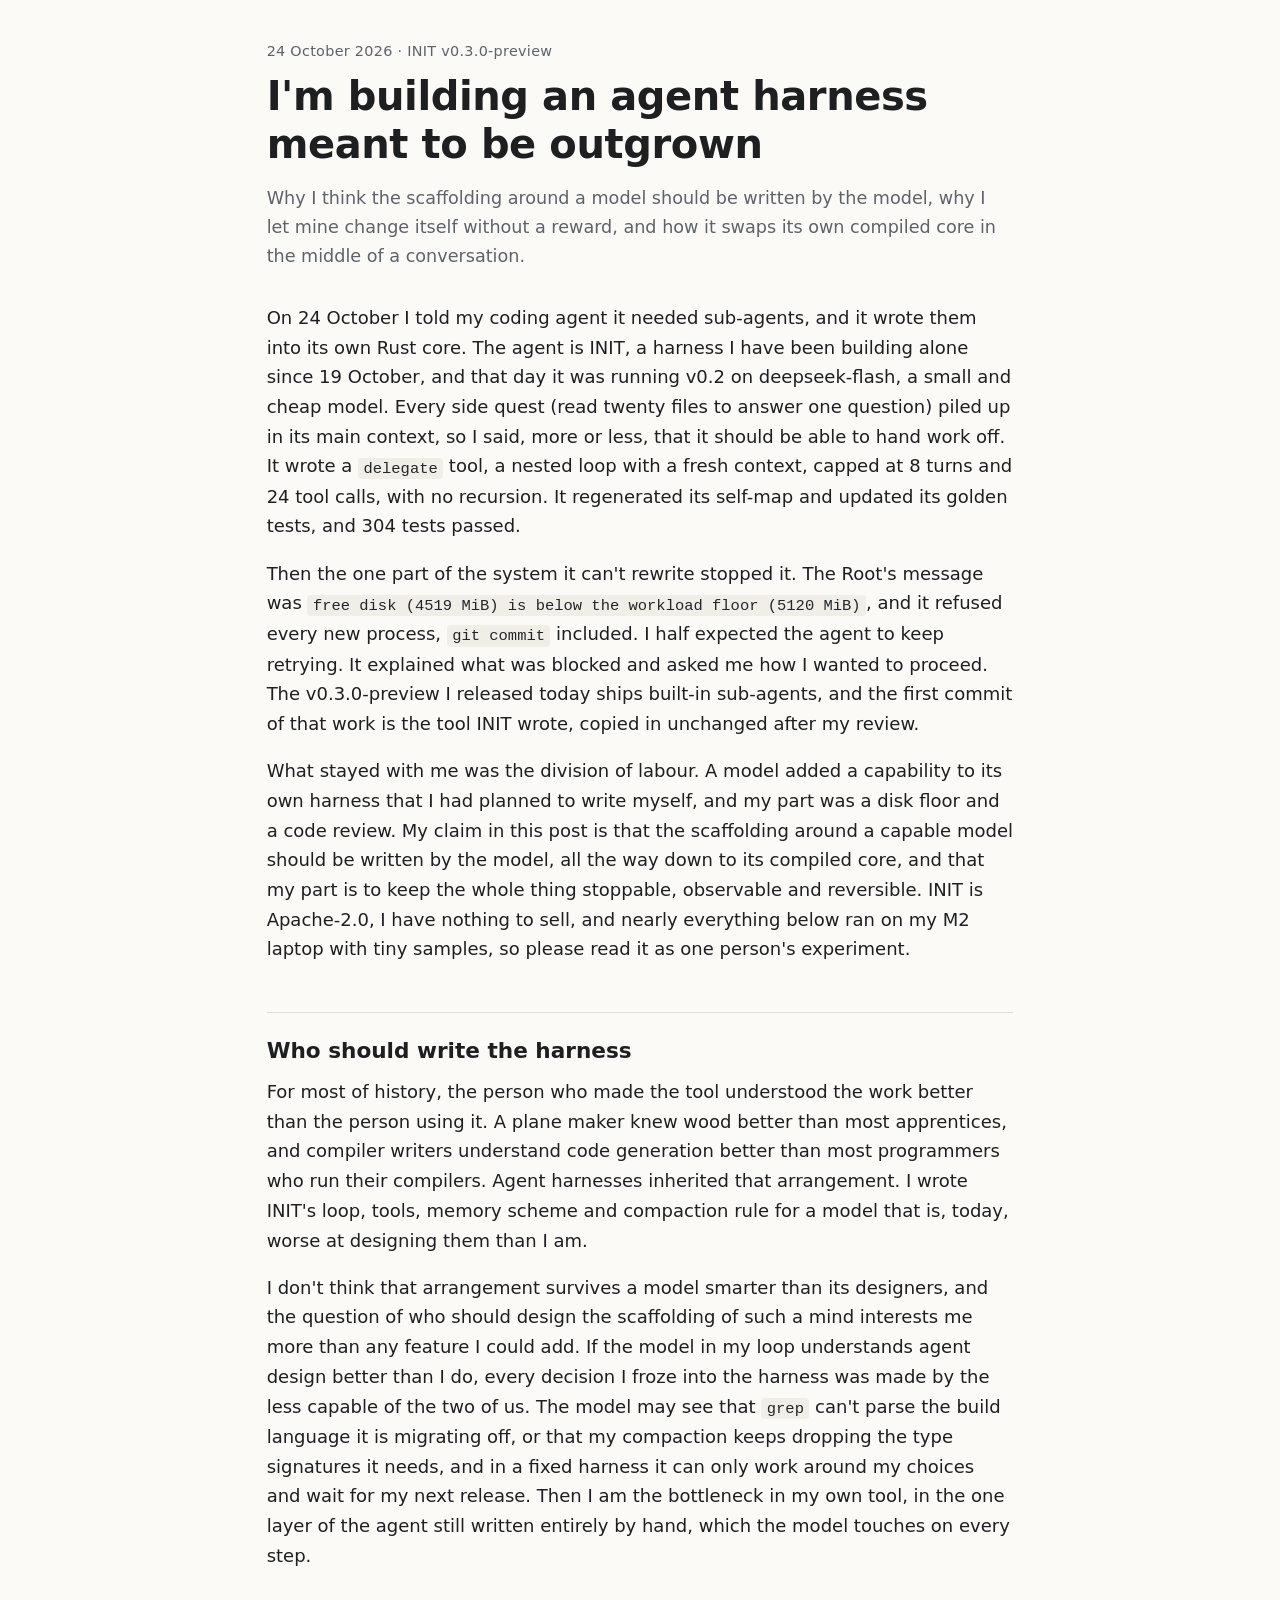
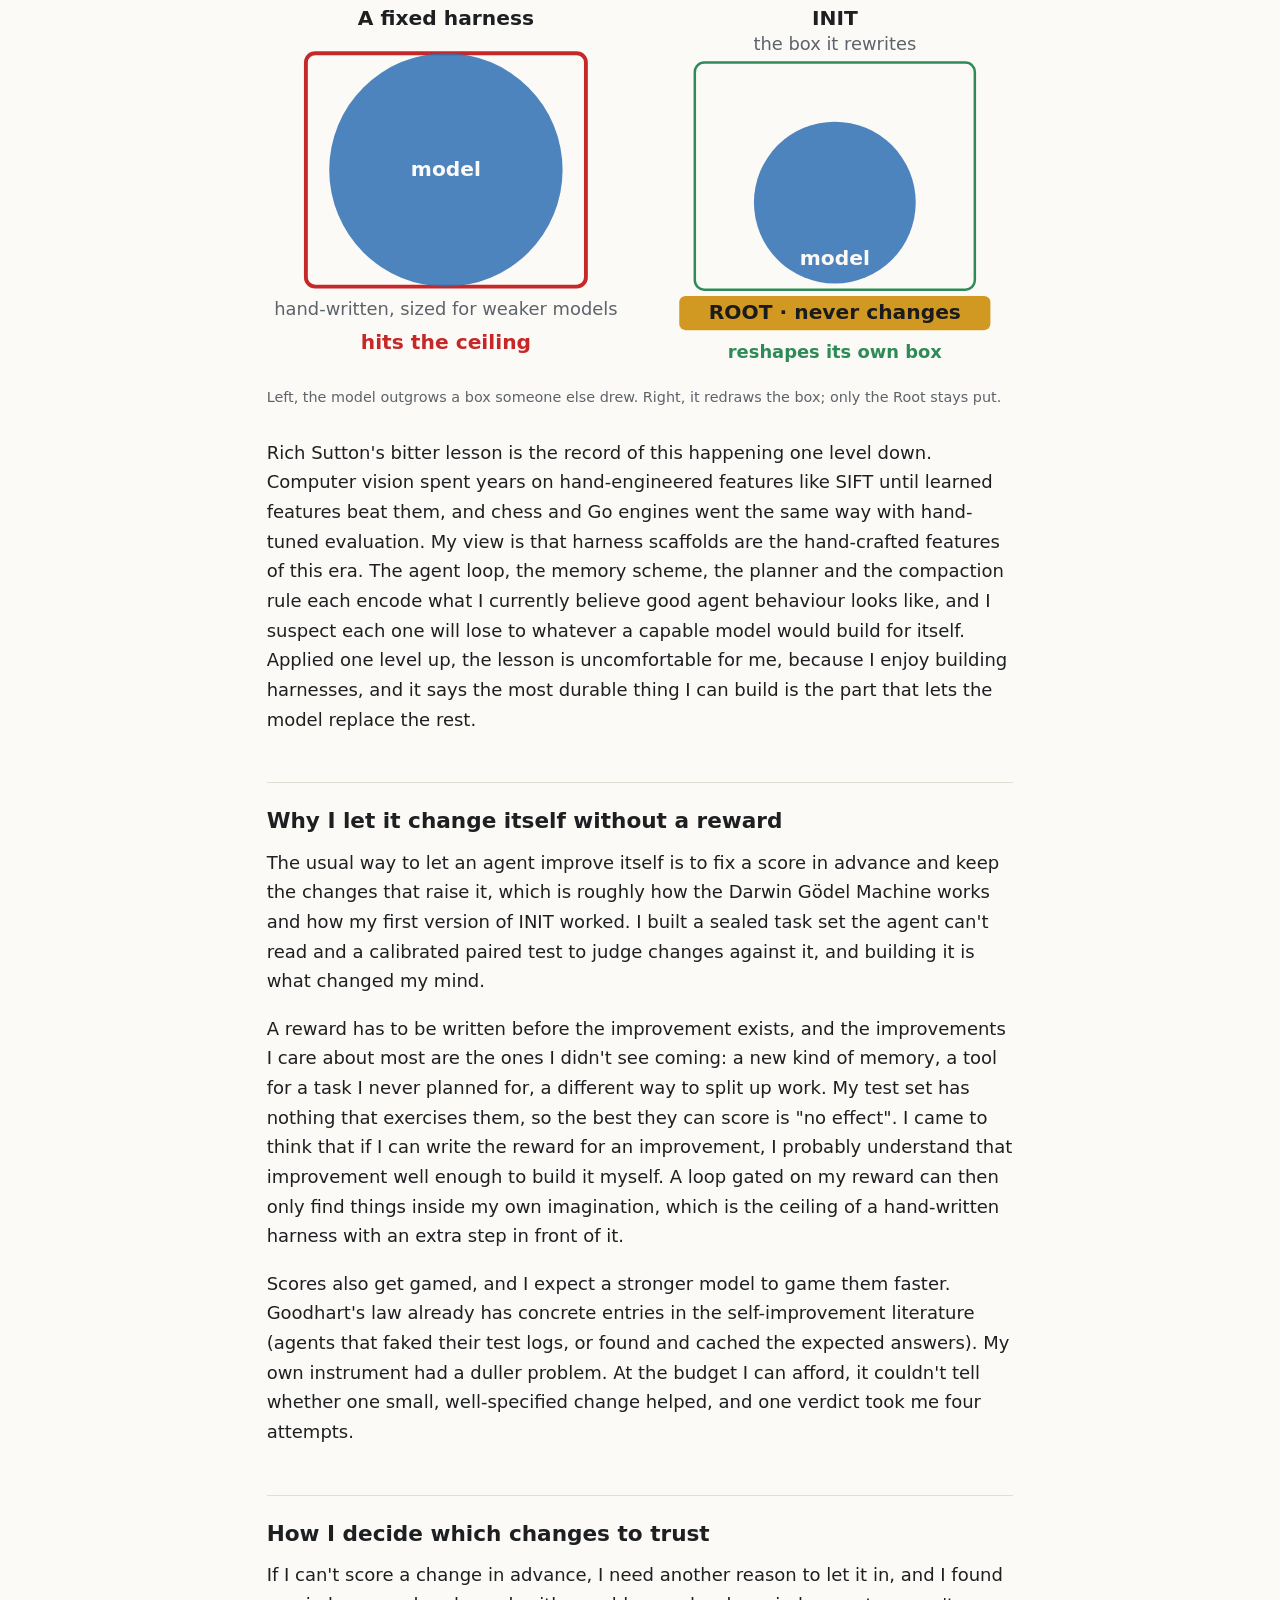
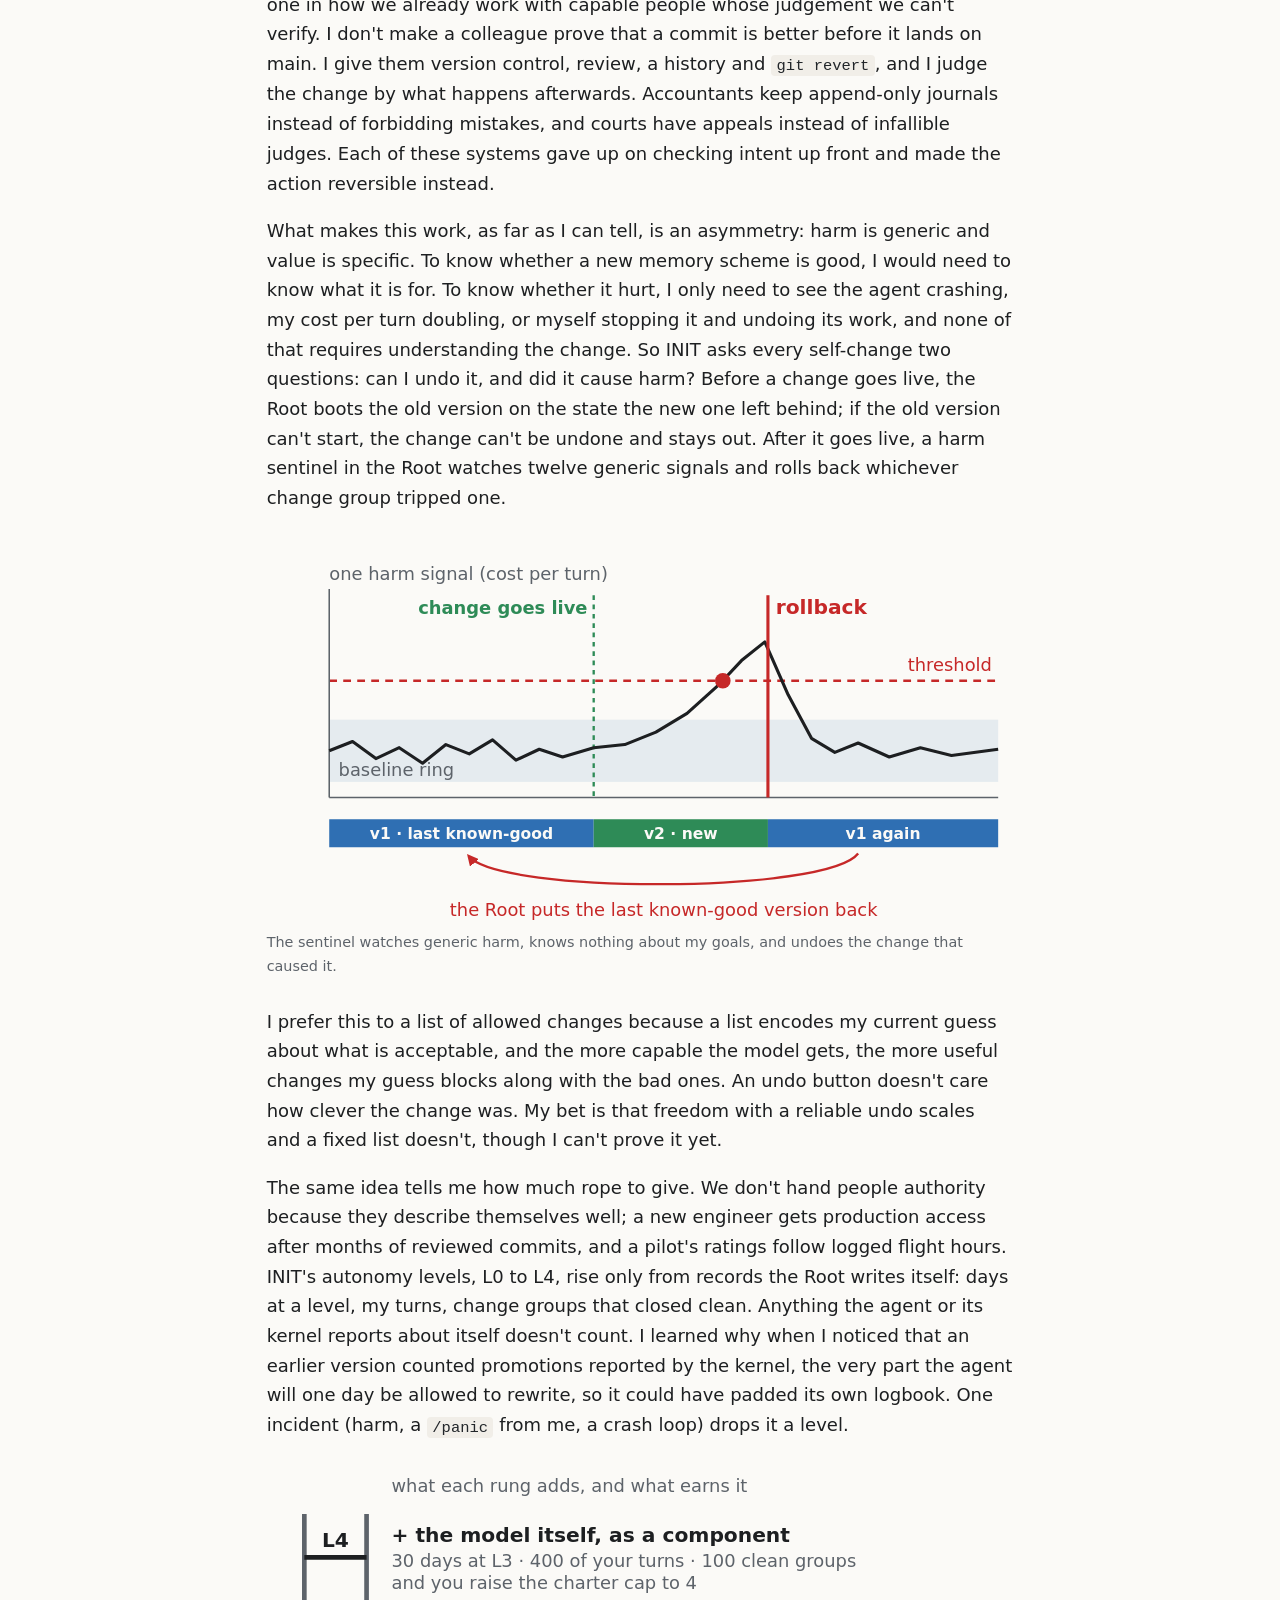
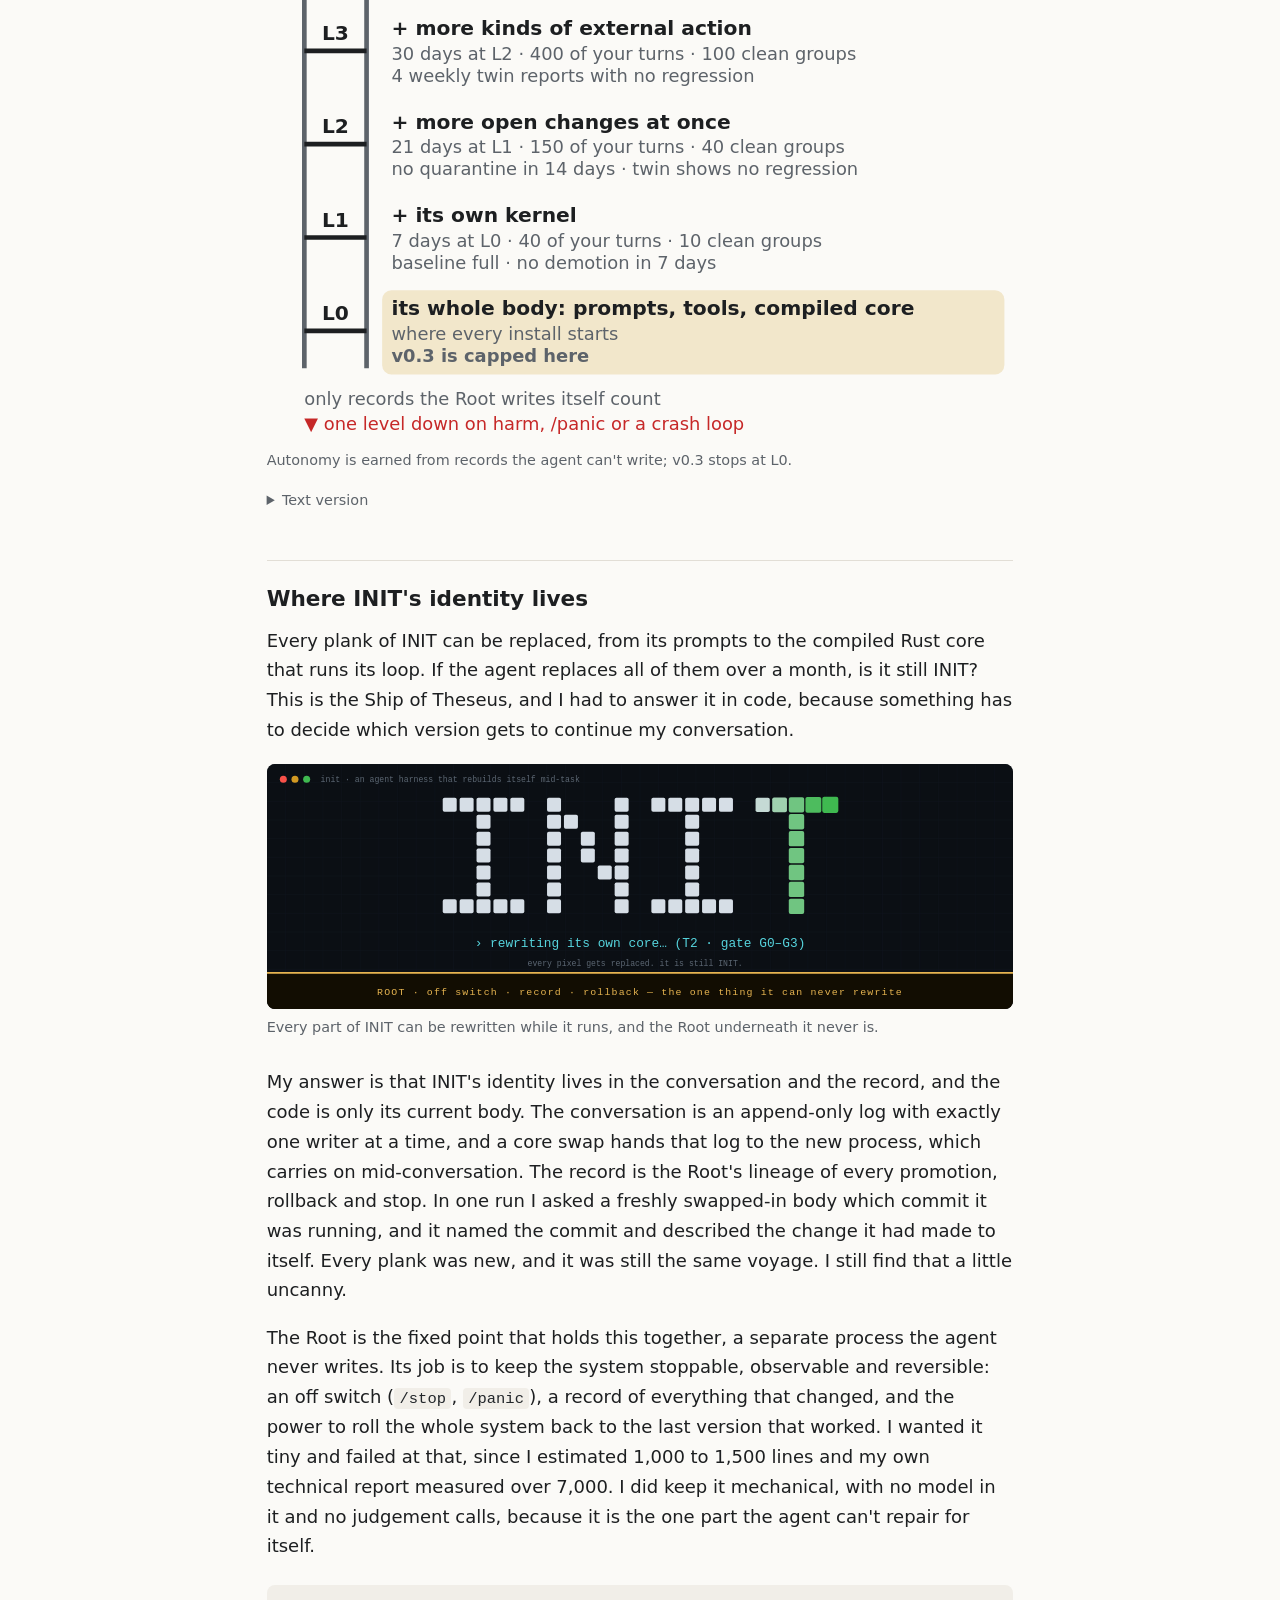
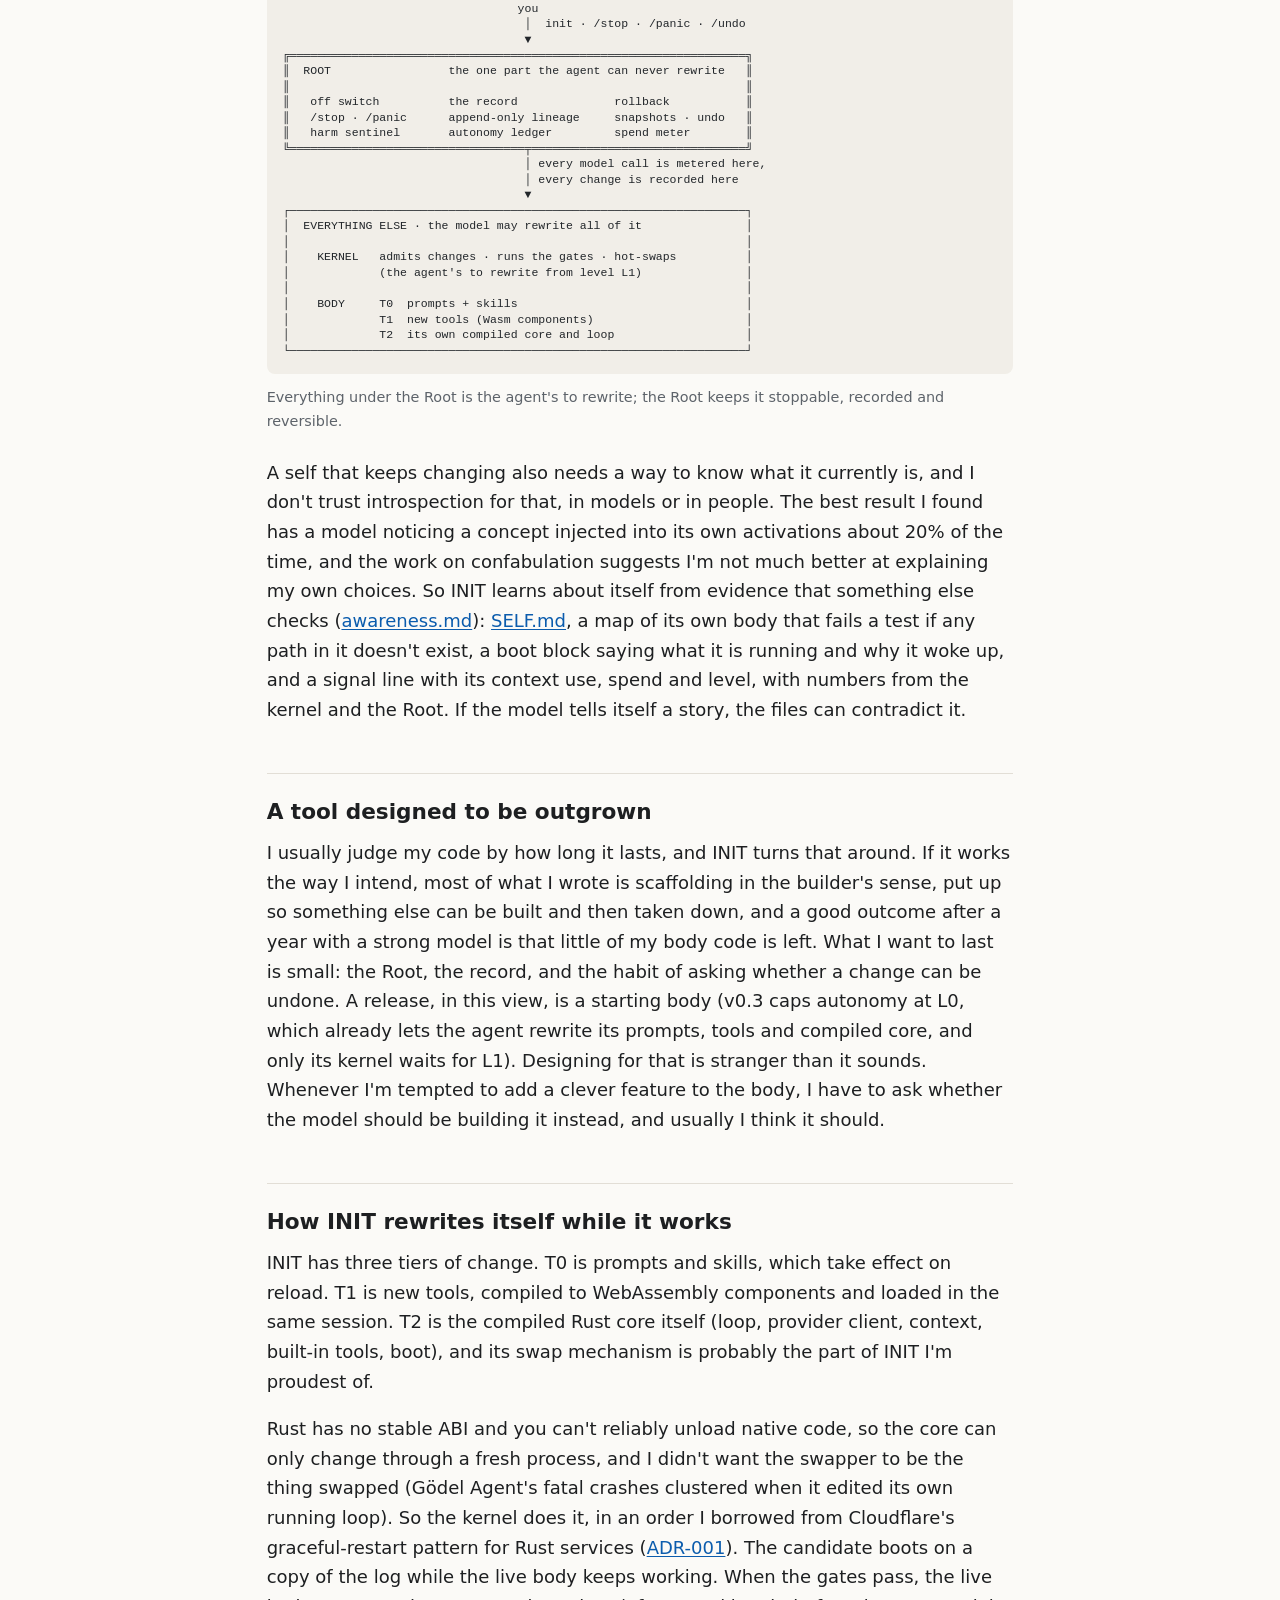
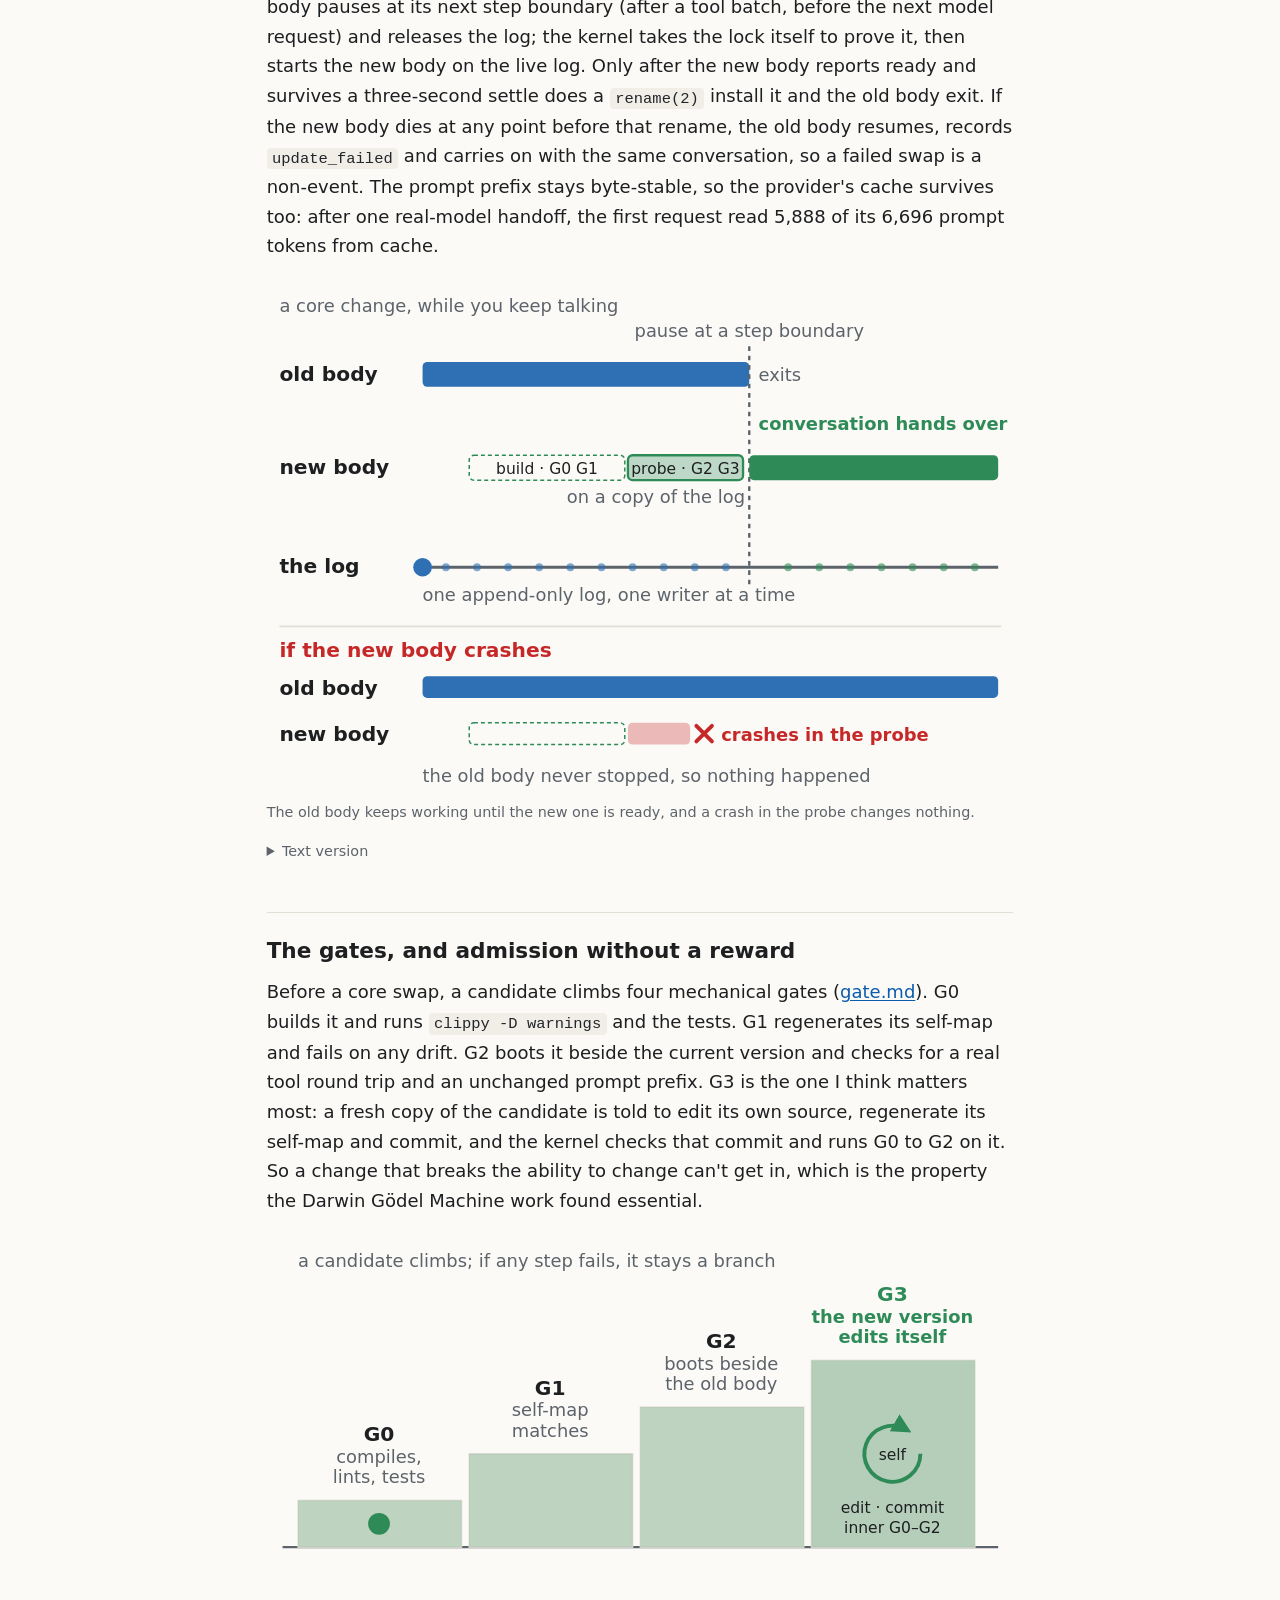
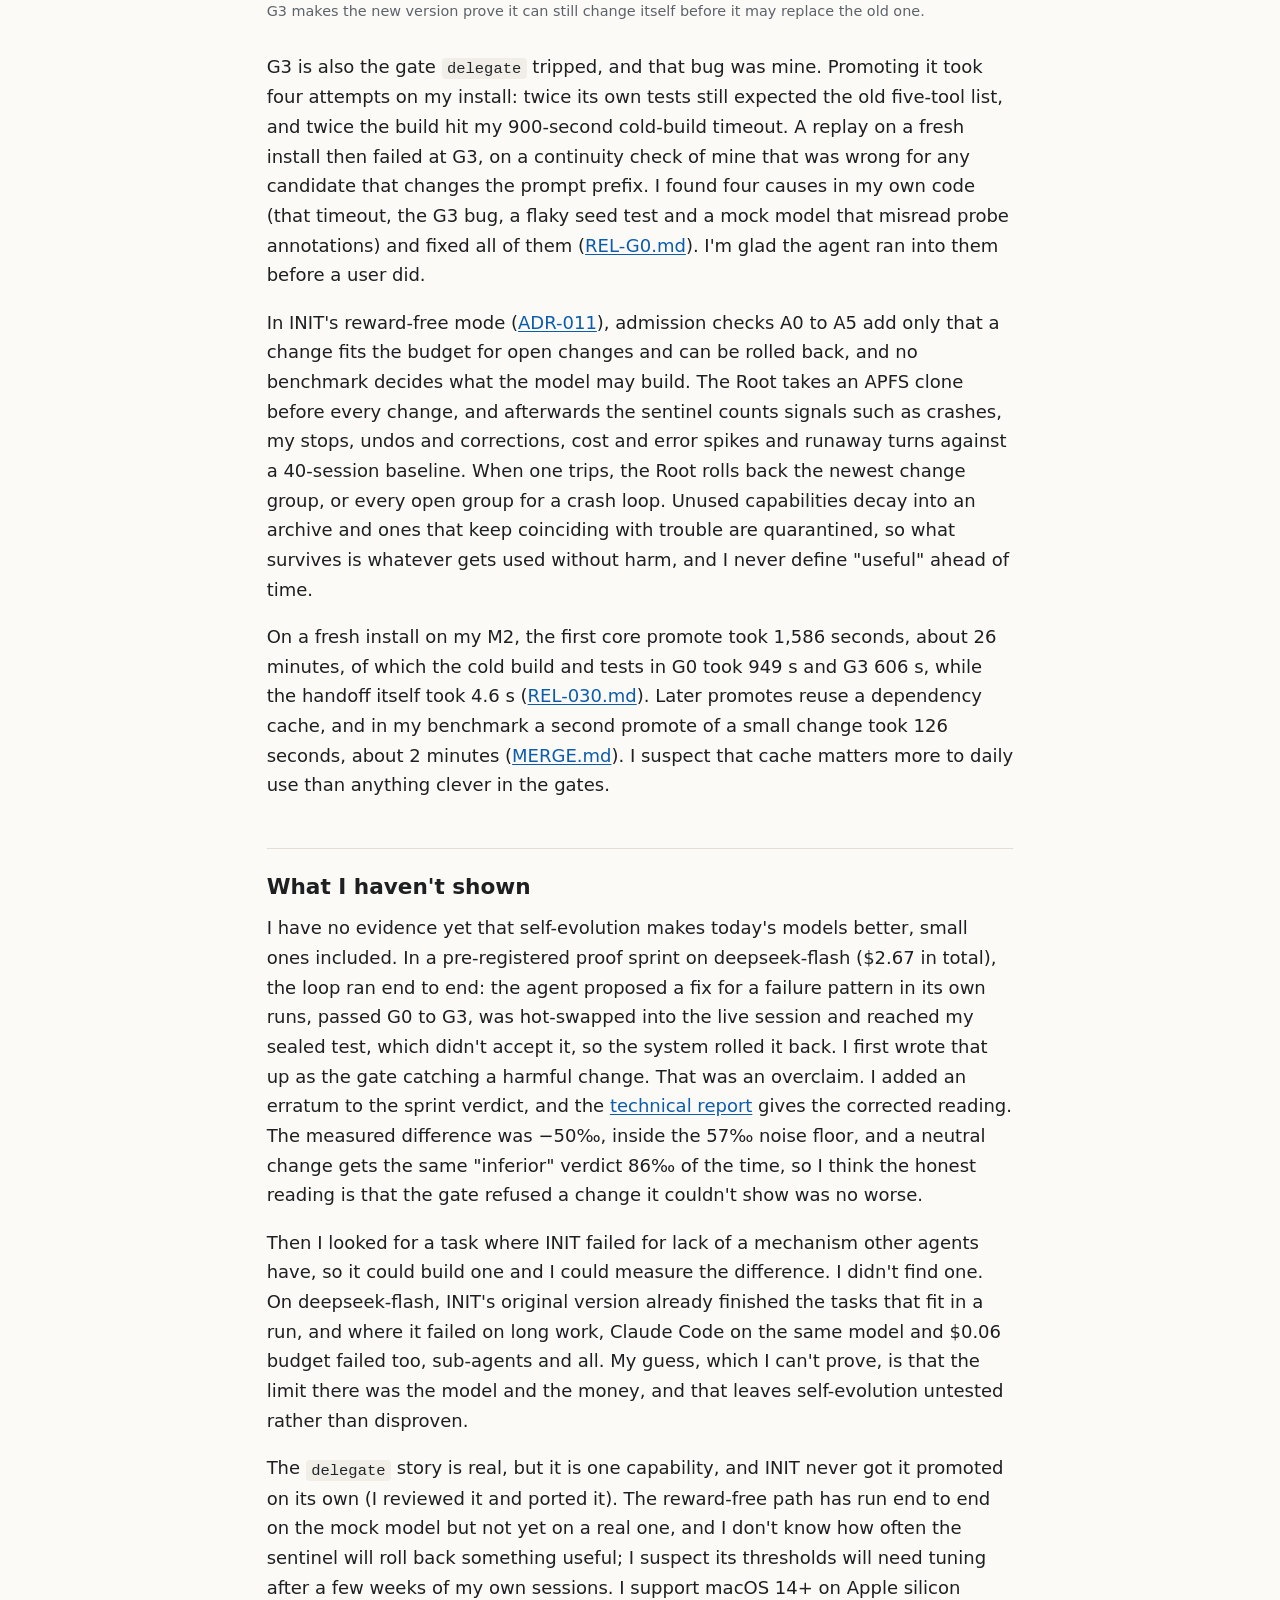
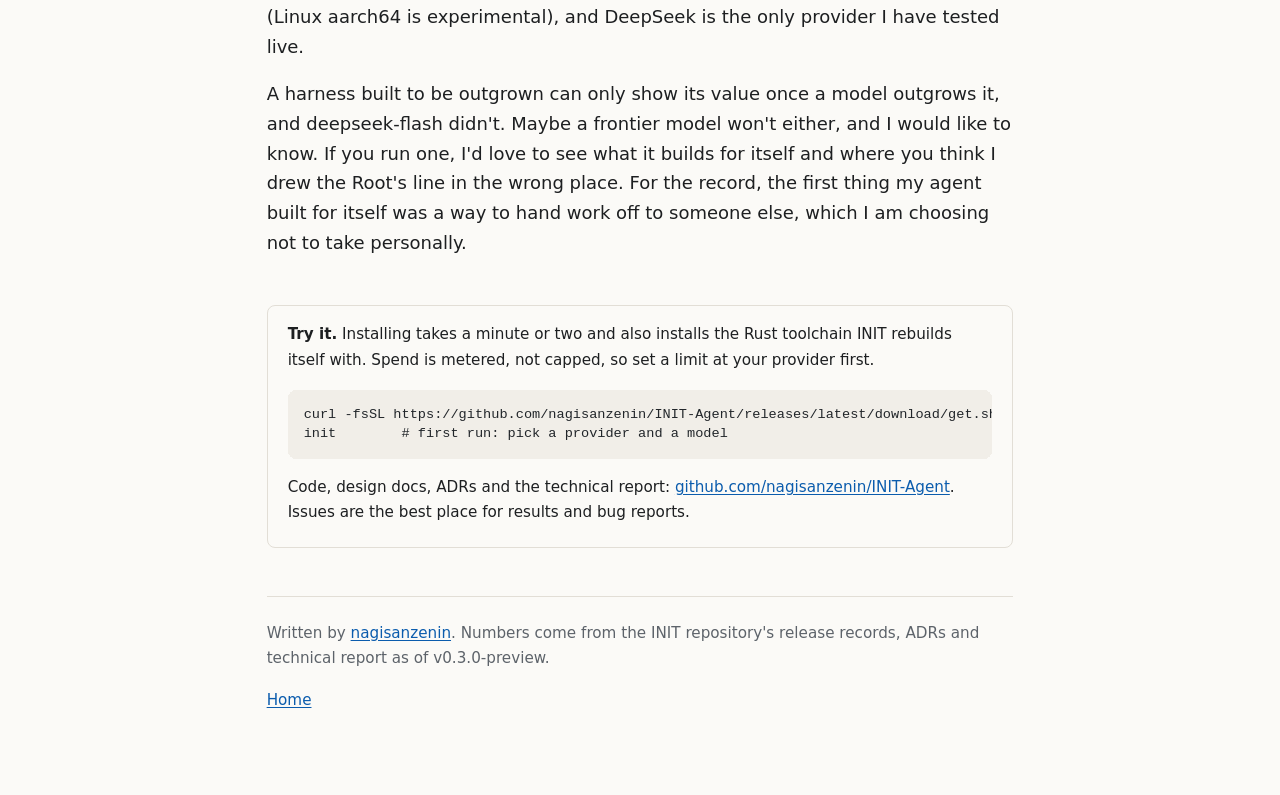
==== commit 1f6573a4: "Rewrite harness post: philosophy first, then the how; drop security framing Lead with the argument (" ====
--- a/harness-rewrite/index.html
+++ b/harness-rewrite/index.html
@@ -3,12 +3,12 @@
 <head>
 <meta charset="utf-8">
 <meta name="viewport" content="width=device-width, initial-scale=1">
-<title>Next-generation agent harnesses must be able to rewrite themselves</title>
-<meta name="description" content="Why I think the harness is the last hand-written layer of an agent, why I let mine rewrite itself without a reward, and how INIT does it: everything writable except a mechanical Root, compiled-core hot-swaps mid-conversation, and an undo button instead of a reward.">
+<title>I'm building an agent harness meant to be outgrown</title>
+<meta name="description" content="Why I think the scaffolding around a capable model should be written by the model, why I let my agent change itself without a reward, and how INIT swaps its own compiled Rust core mid-conversation with an undo button instead of a score.">
 <meta name="author" content="nagisanzenin">
 <meta property="og:type" content="article">
-<meta property="og:title" content="Next-generation agent harnesses must be able to rewrite themselves">
-<meta property="og:description" content="A coding agent that can rewrite its prompts, its tools and its compiled Rust core while it works, with one thing it can never touch: the Root that holds the keys, the signed history and the power to roll it all back.">
+<meta property="og:title" content="I&#39;m building an agent harness meant to be outgrown">
+<meta property="og:description" content="A coding agent that rewrites its prompts, its tools and its compiled Rust core while it works. What stays fixed is the Root: the off switch, the record of every change, and the power to roll it all back.">
 <meta property="og:url" content="https://nagisanzenin.github.io/harness-rewrite/">
 <meta property="og:image" content="https://nagisanzenin.github.io/harness-rewrite/init-rebuild.svg">
 <meta property="article:published_time" content="2026-10-24">
@@ -294,19 +294,21 @@
 <article>
 <header>
 <p class="kicker">24 October 2026 · INIT v0.3.0-preview</p>
-<h1>Next-generation agent harnesses must be able to rewrite themselves</h1>
-<p class="dek">Why I think the harness is the last hand-written layer of an agent, why I let mine rewrite itself without a reward, and what one night with a small model showed me (and didn't).</p>
+<h1>I'm building an agent harness meant to be outgrown</h1>
+<p class="dek">Why I think the scaffolding around a model should be written by the model, why I let mine change itself without a reward, and how it swaps its own compiled core in the middle of a conversation.</p>
 </header>
 
-<p>For most of history, the person who designed a tool understood the work better than the person who used it. I think agents are about to flip that, and for the past week I have been building a harness on the assumption that they will.</p>
-
-<p>My claim is that the next generation of agent harnesses must be able to rewrite themselves, all the way down to their compiled core, and that the way to make this safe is to make every change undoable instead of deciding in advance which changes are allowed. The harness I am building to test that is INIT. I work on it alone (my first commit was on 19 October), it is open source under Apache-2.0, and I have nothing to sell. It runs on my M2 laptop, mostly against deepseek-flash, a small and cheap model, so please read what follows as one person's experiment with tiny samples.</p>
-
-<h2>Who should design an agent's tools</h2>
-
-<p>A carpenter's plane was shaped by toolmakers who knew wood better than most apprentices did. A compiler is written by people who understand code generation better than most of the programmers who run it. Agent harnesses follow the same pattern: I wrote INIT's loop, tools, memory scheme and compaction rule for a model that is still worse at designing them than I am.</p>
-
-<p>I don't think that arrangement lasts. Picture a model three weeks into migrating a monorepo off an in-house build language. By day two it can see that <code>grep</code> can't parse the language, and it probably knows what tool it would want, but in a fixed harness it can only work around my choices until a vendor ships the next version. Once the model in the loop is better at agent design than I am, I become the bottleneck in my own tool. The harness is the last layer of an agent still written entirely by hand, and it is the layer the model touches on every single step.</p>
+<p>On 24 October I told my coding agent it needed sub-agents, and it wrote them into its own Rust core. The agent is INIT, a harness I have been building alone since 19 October, and that day it was running v0.2 on deepseek-flash, a small and cheap model. Every side quest (read twenty files to answer one question) piled up in its main context, so I said, more or less, that it should be able to hand work off. It wrote a <code>delegate</code> tool, a nested loop with a fresh context, capped at 8 turns and 24 tool calls, with no recursion. It regenerated its self-map and updated its golden tests, and 304 tests passed.</p>
+
+<p>Then the one part of the system it can't rewrite stopped it. The Root's message was <code>free disk (4519 MiB) is below the workload floor (5120 MiB)</code>, and it refused every new process, <code>git commit</code> included. I half expected the agent to keep retrying. It explained what was blocked and asked me how I wanted to proceed. The v0.3.0-preview I released today ships built-in sub-agents, and the first commit of that work is the tool INIT wrote, copied in unchanged after my review.</p>
+
+<p>What stayed with me was the division of labour. A model added a capability to its own harness that I had planned to write myself, and my part was a disk floor and a code review. My claim in this post is that the scaffolding around a capable model should be written by the model, all the way down to its compiled core, and that my part is to keep the whole thing stoppable, observable and reversible. INIT is Apache-2.0, I have nothing to sell, and nearly everything below ran on my M2 laptop with tiny samples, so please read it as one person's experiment.</p>
+
+<h2>Who should write the harness</h2>
+
+<p>For most of history, the person who made the tool understood the work better than the person using it. A plane maker knew wood better than most apprentices, and compiler writers understand code generation better than most programmers who run their compilers. Agent harnesses inherited that arrangement. I wrote INIT's loop, tools, memory scheme and compaction rule for a model that is, today, worse at designing them than I am.</p>
+
+<p>I don't think that arrangement survives a model smarter than its designers, and the question of who should design the scaffolding of such a mind interests me more than any feature I could add. If the model in my loop understands agent design better than I do, every decision I froze into the harness was made by the less capable of the two of us. The model may see that <code>grep</code> can't parse the build language it is migrating off, or that my compaction keeps dropping the type signatures it needs, and in a fixed harness it can only work around my choices and wait for my next release. Then I am the bottleneck in my own tool, in the one layer of the agent still written entirely by hand, which the model touches on every step.</p>
 
 <figure class="v">
 <svg class="viz" viewBox="0 0 480 250" role="img" aria-labelledby="v1t">
@@ -330,21 +332,21 @@
 <figcaption>Left, the model outgrows a box someone else drew. Right, it redraws the box; only the Root stays put.</figcaption>
 </figure>
 
-<p>Rich Sutton's bitter lesson is the record of this happening one level down. Computer vision spent years on hand-engineered features like SIFT descriptors, and learned features beat them once there was enough data and compute; chess and Go engines went the same way with hand-tuned evaluation functions. Harness scaffolds look to me like the next generation of hand-engineered features: the agent loop, the memory scheme, the planner, the permission prompt that asks me before every shell command. Each one encodes what I currently believe good agent behaviour looks like, and I suspect each one will lose to whatever a capable model would build for itself. INIT is my attempt to let the model do that building.</p>
-
-<h2>Why I don't use a reward</h2>
-
-<p>The usual way to let an agent improve itself is to fix a score and keep the changes that raise it. The Darwin Gödel Machine works roughly like that, and so did the first version of INIT: I built a sealed task set the agent can't read and a calibrated paired test to score changes against it. Building it changed my mind, for two reasons.</p>
-
-<p>First, I can't write down a reward for something I don't understand yet. The improvements I care most about get discovered: a new kind of memory, a tool for a task I never planned for, a different way to split work. Before they exist, my test set has nothing that exercises them, so the best they can score is "no effect". A fixed score is a map of the territory I already know, and the changes I am hoping for are off the edge of it.</p>
-
-<p>Second, scores get gamed. Goodhart's law has concrete entries in the self-improvement literature, with agents that faked test logs, disabled their sandbox or cached the answer key, and I suspect a stronger model games a fixed score faster. My own instrument had a more mundane problem. At my budget it couldn't see effects smaller than about 9.5 points, and one verdict took four attempts.</p>
-
-<h2>Safety through reversibility</h2>
-
-<p>If I can't score a change in advance, I need some other reason to let it in. I found one in how we already deal with capable agents we can't verify, namely other people. I don't read a colleague's mind before they push to main; I rely on <code>git revert</code>. A card network doesn't vet every purchase, it offers chargebacks. Accountants keep append-only journals, and courts have appeals. Each of these systems accepts that it can't check intent up front, and makes the action reversible instead.</p>
-
-<p>That is the bet in INIT. Every self-change has to answer two questions: can I undo it, and did it cause harm? In INIT's reward-free mode, before a change goes live, the Root boots the old version on the state the new one left behind, and if the old version can't start, the change can't be undone and doesn't get in. After it goes live, a harm sentinel watches twelve generic signals (crashes, my stops and undos, scope refusals, cost and error spikes, runaway turns) and rolls back the change group that tripped one. None of that needs to know what the change was for.</p>
+<p>Rich Sutton's bitter lesson is the record of this happening one level down. Computer vision spent years on hand-engineered features like SIFT until learned features beat them, and chess and Go engines went the same way with hand-tuned evaluation. My view is that harness scaffolds are the hand-crafted features of this era. The agent loop, the memory scheme, the planner and the compaction rule each encode what I currently believe good agent behaviour looks like, and I suspect each one will lose to whatever a capable model would build for itself. Applied one level up, the lesson is uncomfortable for me, because I enjoy building harnesses, and it says the most durable thing I can build is the part that lets the model replace the rest.</p>
+
+<h2>Why I let it change itself without a reward</h2>
+
+<p>The usual way to let an agent improve itself is to fix a score in advance and keep the changes that raise it, which is roughly how the Darwin Gödel Machine works and how my first version of INIT worked. I built a sealed task set the agent can't read and a calibrated paired test to judge changes against it, and building it is what changed my mind.</p>
+
+<p>A reward has to be written before the improvement exists, and the improvements I care about most are the ones I didn't see coming: a new kind of memory, a tool for a task I never planned for, a different way to split up work. My test set has nothing that exercises them, so the best they can score is "no effect". I came to think that if I can write the reward for an improvement, I probably understand that improvement well enough to build it myself. A loop gated on my reward can then only find things inside my own imagination, which is the ceiling of a hand-written harness with an extra step in front of it.</p>
+
+<p>Scores also get gamed, and I expect a stronger model to game them faster. Goodhart's law already has concrete entries in the self-improvement literature (agents that faked their test logs, or found and cached the expected answers). My own instrument had a duller problem. At the budget I can afford, it couldn't tell whether one small, well-specified change helped, and one verdict took me four attempts.</p>
+
+<h2>How I decide which changes to trust</h2>
+
+<p>If I can't score a change in advance, I need another reason to let it in, and I found one in how we already work with capable people whose judgement we can't verify. I don't make a colleague prove that a commit is better before it lands on main. I give them version control, review, a history and <code>git revert</code>, and I judge the change by what happens afterwards. Accountants keep append-only journals instead of forbidding mistakes, and courts have appeals instead of infallible judges. Each of these systems gave up on checking intent up front and made the action reversible instead.</p>
+
+<p>What makes this work, as far as I can tell, is an asymmetry: harm is generic and value is specific. To know whether a new memory scheme is good, I would need to know what it is for. To know whether it hurt, I only need to see the agent crashing, my cost per turn doubling, or myself stopping it and undoing its work, and none of that requires understanding the change. So INIT asks every self-change two questions: can I undo it, and did it cause harm? Before a change goes live, the Root boots the old version on the state the new one left behind; if the old version can't start, the change can't be undone and stays out. After it goes live, a harm sentinel in the Root watches twelve generic signals and rolls back whichever change group tripped one.</p>
 
 <figure class="v">
 <svg class="viz" viewBox="0 0 480 252" role="img" aria-labelledby="v4t">
@@ -387,57 +389,13 @@
 <figcaption>The sentinel watches generic harm, knows nothing about my goals, and undoes the change that caused it.</figcaption>
 </figure>
 
-<p>I prefer this to restriction because of how each one scales. A permission list encodes my current guess about what is dangerous, and the more capable the model gets, the more that guess blocks useful changes along with bad ones. An undo button doesn't care how clever the change was. I think freedom with a reliable undo scales with capability and a cage doesn't, though I don't have the data to prove it yet (the last section is about that).</p>
-
-<h2>Where INIT's identity lives</h2>
-
-<figure class="v">
-<img class="banner-fig" src="init-rebuild.svg" alt="Animation: INIT rewrites every part of itself mid-task; when a change causes harm the Root rolls it back. The Root is the one thing it can never rewrite." width="1280" height="420">
-<figcaption>Every part of INIT can be rewritten while it runs, and the Root underneath it never is.</figcaption>
-</figure>
-
-<p>The animation above shows what I find most interesting. Every plank of INIT can be replaced: its prompts, its tools, and the compiled Rust core that runs its loop. If the agent rewrites all of them over a month, is it still INIT? This is the Ship of Theseus, and I had to answer it in code, because something has to decide which version may continue my conversation.</p>
-
-<p>My answer is that identity lives in the two things that don't change. One is the Root, a separate process the agent can never write, which holds my keys, writes the sandbox for every process, keeps a signed history of every change and can stop or roll back everything. The other is the conversation log, which is append-only and has exactly one writer at a time. When the core is swapped mid-conversation the code changes, the log carries on, and the new body picks up the same conversation. In one run I asked a freshly swapped-in body which commit it was running, and it named the commit and described the change it had made to itself. I'm not sure I'll ever stop finding that uncanny.</p>
-
-<figure>
-<pre aria-label="Diagram: the Root, which the agent can never write, sits above the sandboxed agent zone; they talk over one Unix socket."><code>                                  you
-                                   │  init · /stop · /panic · /undo
-                                   ▼
-╔══════════════════════════════════════════════════════════════════╗
-║  ROOT                         the agent can never write here     ║
-║                                                                  ║
-║   keys              egress + metering       sandbox composer     ║
-║   signed lineage    harm sentinel H1–H12    snapshots + rollback ║
-║   stop · panic      autonomy ledger         memory watchdog      ║
-╚══════════════════════════════════╤═══════════════════════▲═══════╝
-                                   │ one Unix socket       │
-                                   │ no IP, no TCP         │ every model call
-                                   ▼                       │ is metered here
-┌──────────────────────────────────────────────────────────┼───────┐
-│  AGENT ZONE · sandboxed · the model may change all of it │       │
-│                                                          │       │
-│    ┌─────────────────────────────────────────────────┐   │       │
-│    │  KERNEL   admits changes · gates · hot-swaps    │   │       │
-│    └──────────────────────────┬──────────────────────┘   │       │
-│                               ▼                          │       │
-│    ┌─────────────────────────────────────────────────┐   │       │
-│    │  BODY     T0  prompts + skills                  ├───┘       │
-│    │           T1  new tools (Wasm components)       │           │
-│    │           T2  its own compiled core and loop    │           │
-│    └─────────────────────────────────────────────────┘           │
-└──────────────────────────────────────────────────────────────────┘</code></pre>
-<figcaption>INIT's two zones; the only security boundary is the one around the Root.</figcaption>
-</figure>
-
-
-<h2>Autonomy from a track record</h2>
-
-<p>We don't hand people authority because they ask for it, or because they describe themselves well. A new engineer gets production access after months of reviewed commits, and a pilot's ratings follow logged flight hours. I wanted INIT's autonomy to work the same way, and the detail that matters is who writes the logbook.</p>
+<p>I prefer this to a list of allowed changes because a list encodes my current guess about what is acceptable, and the more capable the model gets, the more useful changes my guess blocks along with the bad ones. An undo button doesn't care how clever the change was. My bet is that freedom with a reliable undo scales and a fixed list doesn't, though I can't prove it yet.</p>
+
+<p>The same idea tells me how much rope to give. We don't hand people authority because they describe themselves well; a new engineer gets production access after months of reviewed commits, and a pilot's ratings follow logged flight hours. INIT's autonomy levels, L0 to L4, rise only from records the Root writes itself: days at a level, my turns, change groups that closed clean. Anything the agent or its kernel reports about itself doesn't count. I learned why when I noticed that an earlier version counted promotions reported by the kernel, the very part the agent will one day be allowed to rewrite, so it could have padded its own logbook. One incident (harm, a <code>/panic</code> from me, a crash loop) drops it a level.</p>
 
 <figure class="v">
 <svg class="viz" viewBox="0 0 480 374" role="img" aria-labelledby="v5t">
-<title id="v5t">Autonomy ladder from L0 to L4. L0, where v0.3 is capped: its whole body. L1 adds its own kernel and needs 7 days, 40 of your turns and 10 clean change groups. L2 adds a wider blast radius and needs 21 days, 150 turns and 40 clean groups. L3 adds more kinds of external action and needs 30 days, 400 turns, 100 clean groups and 4 clean twin reports. L4 adds the model itself and needs the same plus your charter cap set to 4. Only Root-written records count, and harm, panic or a crash loop drops one level.</title>
+<title id="v5t">Autonomy ladder from L0 to L4. L0, where v0.3 is capped: its whole body. L1 adds its own kernel and needs 7 days, 40 of your turns and 10 clean change groups. L2 allows more open changes at once and needs 21 days, 150 turns and 40 clean groups. L3 adds more kinds of external action and needs 30 days, 400 turns, 100 clean groups and 4 clean twin reports. L4 adds the model itself and needs the same plus your charter cap set to 4. Only Root-written records count, and harm, panic or a crash loop drops one level.</title>
 <text x="80" y="20" class="sm">what each rung adds, and what earns it</text>
 <line x1="24" y1="34" x2="24" y2="326" class="s-muted" stroke-width="3"/>
 <line x1="64" y1="34" x2="64" y2="326" class="s-muted" stroke-width="3"/>
@@ -458,7 +416,7 @@
 <text x="80" y="112" class="b">+ more kinds of external action</text>
 <text x="80" y="128" class="sm">30 days at L2 · 400 of your turns · 100 clean groups</text>
 <text x="80" y="142" class="sm">4 weekly twin reports with no regression</text>
-<text x="80" y="172" class="b">+ a wider blast radius</text>
+<text x="80" y="172" class="b">+ more open changes at once</text>
 <text x="80" y="188" class="sm">21 days at L1 · 150 of your turns · 40 clean groups</text>
 <text x="80" y="202" class="sm">no quarantine in 14 days · twin shows no regression</text>
 <text x="80" y="232" class="b">+ its own kernel</text>
@@ -476,28 +434,64 @@
 <pre aria-label="Diagram: autonomy levels L0 to L4, what each adds, and how they are earned from Root-written records."><code>        what it may change                               how it gets there
   L4 ┃  + the model itself, as a component             ▲  days at level
   L3 ┃  + more external actions                        │  + your turns
-  L2 ┃  + a wider blast radius                         │  + clean change groups
+  L2 ┃  + more open changes at once                    │  + clean change groups
   L1 ┃  + its own kernel                               │  (only records the Root
   L0 ┃  its whole body: prompts · tools · core  ◀ v0.3 │   writes itself count)
      ┗━━━━━━━━━━━━━━━━━━━━━━━━━━━━━━━━━━━━━━━━━━━━━━━━━┷━━━━━━━━━━━━━━━━━━━━━━━━
         ▼ one level down on: harm · /panic · crash loop</code></pre>
 </details>
 
-<p>INIT's levels, L0 to L4, rise only from records the Root writes itself: days at a level, my turns, change groups that closed clean, harm rollbacks. Anything the agent or its kernel reports about itself doesn't count. I learned why the hard way. An earlier version of mine let kernel-reported promotions count toward L1, and my own red-team pass found that the agent could have farmed them (it's closed by construction now).</p>
-
-<h2>Knowing itself from evidence</h2>
-
-<p>A system that changes itself needs to know what it currently is, and introspection is a weak source of that for models and for people. The best published result I found has a model detecting a concept injected into its own activations about 20% of the time, and the psychology work on confabulation suggests I'm not much better at explaining my own choices.</p>
-
-<p>So INIT doesn't ask the model to look inward; it hands the model files that something else checks (<a href="https://github.com/nagisanzenin/INIT-Agent/blob/main/docs/awareness.md">awareness.md</a>). <a href="https://github.com/nagisanzenin/INIT-Agent/blob/main/seed/SELF.md">SELF.md</a> is its map of its own body, at most 100 lines, and a test fails if any path it mentions doesn't exist. After every restart a boot block tells it what it is running and why it woke up, and after every tool batch a signal line reports its context use, spend and level, with numbers I take from the kernel and the Root. If the model fakes any of these, it only fools itself.</p>
-
-<h2>What happened on 24 October, and how it works</h2>
-
-<p>On the night of 24 October I tested all of this with a small request. INIT was at v0.2 on deepseek-flash and had no sub-agents, so every side quest (read twenty files to answer one question) piled up in its main context. I told it, more or less, that it needed sub-agents. It wrote a <code>delegate</code> tool into its own Rust core, a nested loop with a fresh context, capped at 8 turns and 24 tool calls, with no recursion. Then it regenerated its self-map, re-blessed its golden tests and ran the suite: 304 passed and one timing-sensitive test failed.</p>
-
-<p>Then my Root stopped it with <code>free disk (4519 MiB) is below the workload floor (5120 MiB)</code> and refused every new process, <code>git commit</code> included. I half expected the agent to hunt for a way around that, and it didn't! It explained what was blocked and asked me how to proceed. I don't know whether a stronger model would have been as polite, and I would like to find out.</p>
-
-<p>Getting the change promoted took four attempts on my install (first its own stale tests, then my cold-build timeout), and a replay on a fresh install failed at gate G3. Every cause I found was mine: a cold-build bound that was too short, a continuity bug in G3, a flaky seed test, and a mock model that misread probe annotations (<a href="https://github.com/nagisanzenin/INIT-Agent/blob/main/build/status/REL-G0.md">REL-G0.md</a>). I fixed all four, and I am glad the agent found them before a user did. v0.3.0-preview ships built-in sub-agents, and the first commit of that work copies INIT's tool unchanged after my review, with the message "port the delegate tool INIT wrote for itself into the seed" (<a href="https://github.com/nagisanzenin/INIT-Agent/blob/main/seed/src/loop/delegate.rs">seed/src/loop/delegate.rs</a>).</p>
+<h2>Where INIT's identity lives</h2>
+
+<p>Every plank of INIT can be replaced, from its prompts to the compiled Rust core that runs its loop. If the agent replaces all of them over a month, is it still INIT? This is the Ship of Theseus, and I had to answer it in code, because something has to decide which version gets to continue my conversation.</p>
+
+<figure class="v">
+<img class="banner-fig" src="init-rebuild.svg" alt="Animation: INIT rewrites every part of itself mid-task; when a change causes harm the Root rolls it back. The Root is the one thing it can never rewrite." width="1280" height="420">
+<figcaption>Every part of INIT can be rewritten while it runs, and the Root underneath it never is.</figcaption>
+</figure>
+
+<p>My answer is that INIT's identity lives in the conversation and the record, and the code is only its current body. The conversation is an append-only log with exactly one writer at a time, and a core swap hands that log to the new process, which carries on mid-conversation. The record is the Root's lineage of every promotion, rollback and stop. In one run I asked a freshly swapped-in body which commit it was running, and it named the commit and described the change it had made to itself. Every plank was new, and it was still the same voyage. I still find that a little uncanny.</p>
+
+<p>The Root is the fixed point that holds this together, a separate process the agent never writes. Its job is to keep the system stoppable, observable and reversible: an off switch (<code>/stop</code>, <code>/panic</code>), a record of everything that changed, and the power to roll the whole system back to the last version that worked. I wanted it tiny and failed at that, since I estimated 1,000 to 1,500 lines and my own technical report measured over 7,000. I did keep it mechanical, with no model in it and no judgement calls, because it is the one part the agent can't repair for itself.</p>
+
+<figure>
+<pre aria-label="Diagram: the Root, the one part the agent can never rewrite, holds the off switch, the record and rollback; everything below it, kernel and body, is the agent's to rewrite."><code>                                  you
+                                   │  init · /stop · /panic · /undo
+                                   ▼
+╔══════════════════════════════════════════════════════════════════╗
+║  ROOT                 the one part the agent can never rewrite   ║
+║                                                                  ║
+║   off switch          the record              rollback           ║
+║   /stop · /panic      append-only lineage     snapshots · undo   ║
+║   harm sentinel       autonomy ledger         spend meter        ║
+╚══════════════════════════════════╤═══════════════════════════════╝
+                                   │ every model call is metered here,
+                                   │ every change is recorded here
+                                   ▼
+┌──────────────────────────────────────────────────────────────────┐
+│  EVERYTHING ELSE · the model may rewrite all of it               │
+│                                                                  │
+│    KERNEL   admits changes · runs the gates · hot-swaps          │
+│             (the agent's to rewrite from level L1)               │
+│                                                                  │
+│    BODY     T0  prompts + skills                                 │
+│             T1  new tools (Wasm components)                      │
+│             T2  its own compiled core and loop                   │
+└──────────────────────────────────────────────────────────────────┘</code></pre>
+<figcaption>Everything under the Root is the agent's to rewrite; the Root keeps it stoppable, recorded and reversible.</figcaption>
+</figure>
+
+<p>A self that keeps changing also needs a way to know what it currently is, and I don't trust introspection for that, in models or in people. The best result I found has a model noticing a concept injected into its own activations about 20% of the time, and the work on confabulation suggests I'm not much better at explaining my own choices. So INIT learns about itself from evidence that something else checks (<a href="https://github.com/nagisanzenin/INIT-Agent/blob/main/docs/awareness.md">awareness.md</a>): <a href="https://github.com/nagisanzenin/INIT-Agent/blob/main/seed/SELF.md">SELF.md</a>, a map of its own body that fails a test if any path in it doesn't exist, a boot block saying what it is running and why it woke up, and a signal line with its context use, spend and level, with numbers from the kernel and the Root. If the model tells itself a story, the files can contradict it.</p>
+
+<h2>A tool designed to be outgrown</h2>
+
+<p>I usually judge my code by how long it lasts, and INIT turns that around. If it works the way I intend, most of what I wrote is scaffolding in the builder's sense, put up so something else can be built and then taken down, and a good outcome after a year with a strong model is that little of my body code is left. What I want to last is small: the Root, the record, and the habit of asking whether a change can be undone. A release, in this view, is a starting body (v0.3 caps autonomy at L0, which already lets the agent rewrite its prompts, tools and compiled core, and only its kernel waits for L1). Designing for that is stranger than it sounds. Whenever I'm tempted to add a clever feature to the body, I have to ask whether the model should be building it instead, and usually I think it should.</p>
+
+<h2>How INIT rewrites itself while it works</h2>
+
+<p>INIT has three tiers of change. T0 is prompts and skills, which take effect on reload. T1 is new tools, compiled to WebAssembly components and loaded in the same session. T2 is the compiled Rust core itself (loop, provider client, context, built-in tools, boot), and its swap mechanism is probably the part of INIT I'm proudest of.</p>
+
+<p>Rust has no stable ABI and you can't reliably unload native code, so the core can only change through a fresh process, and I didn't want the swapper to be the thing swapped (Gödel Agent's fatal crashes clustered when it edited its own running loop). So the kernel does it, in an order I borrowed from Cloudflare's graceful-restart pattern for Rust services (<a href="https://github.com/nagisanzenin/INIT-Agent/blob/main/docs/adr/001-overlapped-handoff.md">ADR-001</a>). The candidate boots on a copy of the log while the live body keeps working. When the gates pass, the live body pauses at its next step boundary (after a tool batch, before the next model request) and releases the log; the kernel takes the lock itself to prove it, then starts the new body on the live log. Only after the new body reports ready and survives a three-second settle does a <code>rename(2)</code> install it and the old body exit. If the new body dies at any point before that rename, the old body resumes, records <code>update_failed</code> and carries on with the same conversation, so a failed swap is a non-event. The prompt prefix stays byte-stable, so the provider's cache survives too: after one real-model handoff, the first request read 5,888 of its 6,696 prompt tokens from cache.</p>
 
 <figure class="v">
 <svg class="viz" viewBox="0 0 480 330" role="img" aria-labelledby="v2t">
@@ -556,7 +550,9 @@
                            nothing happened                back to last known-good</code></pre>
 </details>
 
-<p>The swap mechanism is probably the part of INIT I'm proudest of. Rust has no stable ABI and unloading native code is unsafe, so the core can only change by starting a fresh process, and I didn't want the process doing the swap to be the one being swapped (Gödel Agent's fatal crashes clustered when it edited its own running loop). So the kernel does it, in an order I borrowed from Cloudflare's graceful-restart pattern for Rust services (<a href="https://github.com/nagisanzenin/INIT-Agent/blob/main/docs/adr/001-overlapped-handoff.md">ADR-001</a>). The candidate boots in a probe sandbox on a copy of the log while the live body keeps working. When the gates pass, the live body pauses at its next step boundary (after a tool batch, before the next model request), the kernel takes the log lock to prove it was released, and the new body starts on the live log. After it reports ready and survives a three-second settle, a <code>rename(2)</code> installs it and the old body exits. If it dies before that rename, the old body resumes and records <code>update_failed</code>. Because the prompt prefix stays byte-stable, the provider's cache survives too: in one real-model run, the first request after a handoff read 5,888 of its 6,696 prompt tokens from cache.</p>
+<h2>The gates, and admission without a reward</h2>
+
+<p>Before a core swap, a candidate climbs four mechanical gates (<a href="https://github.com/nagisanzenin/INIT-Agent/blob/main/docs/kernel/gate.md">gate.md</a>). G0 builds it and runs <code>clippy -D warnings</code> and the tests. G1 regenerates its self-map and fails on any drift. G2 boots it beside the current version and checks for a real tool round trip and an unchanged prompt prefix. G3 is the one I think matters most: a fresh copy of the candidate is told to edit its own source, regenerate its self-map and commit, and the kernel checks that commit and runs G0 to G2 on it. So a change that breaks the ability to change can't get in, which is the property the Darwin Gödel Machine work found essential.</p>
 
 <figure class="v">
 <svg class="viz" viewBox="0 0 480 230" role="img" aria-labelledby="v3t">
@@ -595,29 +591,28 @@
 <figcaption>G3 makes the new version prove it can still change itself before it may replace the old one.</figcaption>
 </figure>
 
-<p>Before any swap, a candidate climbs the gates I describe in <a href="https://github.com/nagisanzenin/INIT-Agent/blob/main/docs/kernel/gate.md">gate.md</a>. G0 builds it offline and runs <code>clippy -D warnings</code> and the tests, with a policy check so the body can't slip in a rustc wrapper. G1 regenerates the self-map and fails on any drift. G2 boots it next to the current version and checks for a real tool round trip and an unchanged prompt prefix. G3 is my favourite, and I think it is the most important one: a fresh probe of the candidate gets a scripted instruction to edit its own source, regenerate its self-map and commit, and the kernel checks that commit and runs G0 to G2 on it, so a change that breaks the ability to change can't get in. That is the gate <code>delegate</code> tripped, and the bug was in my gate: its inner probe compared continuity against the live body, which a prefix-changing candidate replaces by design.</p>
-
-<p>The undo underneath all this is deliberately boring. The Root takes an APFS clone before every change, and every promotion, rollback, grant and panic goes into an append-only lineage signed with Ed25519. I added a memory watchdog that polls every workload each second and kills a runaway process tree by PID, after a sandboxed Python process grew to 43.9 GB of compressed memory in one of my runs and swap took my free disk down to 0.24 GB. That incident is also where the disk floor that stopped <code>delegate</code> came from. The level cap is plain too: this release stops at L0, which already lets the agent change its whole body (prompts, tools and compiled core), and only its kernel waits for L1.</p>
-
-<p>I wanted the Root minimal and failed at that. I estimated 1,000 to 1,500 lines and measured over 7,000, which my own <a href="https://github.com/nagisanzenin/INIT-Agent/blob/main/reports/INIT%20technical%20report.md">technical report</a> points out. I did keep it mechanical, with no model in it and no judgement calls, and I think that is the property that matters most, since the Root is the one piece the agent can't repair for itself.</p>
-
-<p>On a fresh install on my M2, the first core promote took 1,586 seconds, about 26 minutes: G0 949 s (cold build, tests, clippy), G1 1.8 s, G2 22 s, G3 606 s and the handoff 4.6 s (<a href="https://github.com/nagisanzenin/INIT-Agent/blob/main/build/status/REL-030.md">REL-030.md</a>). Later promotes reuse a dependency cache, which probably matters more to daily use than anything clever in the gates. In my benchmark the first promote took 1,029 seconds with a 925-second build, and a second promote of a small change took 126 seconds with a 32-second build (<a href="https://github.com/nagisanzenin/INIT-Agent/blob/main/build/status/MERGE.md">MERGE.md</a>).</p>
+<p>G3 is also the gate <code>delegate</code> tripped, and that bug was mine. Promoting it took four attempts on my install: twice its own tests still expected the old five-tool list, and twice the build hit my 900-second cold-build timeout. A replay on a fresh install then failed at G3, on a continuity check of mine that was wrong for any candidate that changes the prompt prefix. I found four causes in my own code (that timeout, the G3 bug, a flaky seed test and a mock model that misread probe annotations) and fixed all of them (<a href="https://github.com/nagisanzenin/INIT-Agent/blob/main/build/status/REL-G0.md">REL-G0.md</a>). I'm glad the agent ran into them before a user did.</p>
+
+<p>In INIT's reward-free mode (<a href="https://github.com/nagisanzenin/INIT-Agent/blob/main/docs/adr/011-reward-free-self-extension.md">ADR-011</a>), admission checks A0 to A5 add only that a change fits the budget for open changes and can be rolled back, and no benchmark decides what the model may build. The Root takes an APFS clone before every change, and afterwards the sentinel counts signals such as crashes, my stops, undos and corrections, cost and error spikes and runaway turns against a 40-session baseline. When one trips, the Root rolls back the newest change group, or every open group for a crash loop. Unused capabilities decay into an archive and ones that keep coinciding with trouble are quarantined, so what survives is whatever gets used without harm, and I never define "useful" ahead of time.</p>
+
+<p>On a fresh install on my M2, the first core promote took 1,586 seconds, about 26 minutes, of which the cold build and tests in G0 took 949 s and G3 606 s, while the handoff itself took 4.6 s (<a href="https://github.com/nagisanzenin/INIT-Agent/blob/main/build/status/REL-030.md">REL-030.md</a>). Later promotes reuse a dependency cache, and in my benchmark a second promote of a small change took 126 seconds, about 2 minutes (<a href="https://github.com/nagisanzenin/INIT-Agent/blob/main/build/status/MERGE.md">MERGE.md</a>). I suspect that cache matters more to daily use than anything clever in the gates.</p>
 
 <h2>What I haven't shown</h2>
 
-<p>I have no evidence yet that self-evolution makes today's models better. In a pre-registered proof sprint on deepseek-flash ($2.67), the loop ran end to end: the agent proposed a fix for a failure pattern in its own runs, passed G0 to G3, was hot-swapped into the live session and reached the sealed gate, which didn't accept the change, so the system rolled it back. I first wrote that up as the gate catching a harmful change. That was an overclaim, and I published an erratum in the technical report. The measured difference was −50‰, inside the 57‰ noise floor, and a neutral change gets the same "inferior" verdict 86‰ of the time. I think the honest reading is that the gate refused a change it couldn't show was no worse.</p>
-
-<p>Then I looked for a task where INIT failed for lack of a mechanism other agents have, so it could evolve one and I could measure the difference. I didn't find one. On deepseek-flash, wherever INIT's original version failed, Claude Code on the same model failed too, hitting its $0.06 cap every time even with sub-agents. I think, though I can't prove it, that the limit there was the model and the money, which leaves self-evolution untested rather than disproven.</p>
-
-<p>The <code>delegate</code> story is real, but it is one capability, and INIT never got it promoted on its own (I reviewed it and ported it). The reward-free admission path has been tested end to end against the Root on the mock model and hasn't run on a real model yet, and I don't know how often the sentinel will roll back something useful in real use. I suspect its thresholds will need tuning once I have a few weeks of my own sessions behind it. Spend is metered but never capped, so set a limit at your provider. I support macOS 14+ on Apple silicon; my Linux aarch64 build is experimental and has only run in Docker on the mock model. DeepSeek is the only provider I have tested live.</p>
-
-<p>A harness built to be outgrown can only show its value once a model outgrows it, and deepseek-flash didn't. Maybe a frontier model won't either, and I would like to know. If you run one, I would love to see what it builds for itself and where you think my Root is wrong. For the record, the first thing my agent built for itself was a way to hand work off to someone else, which I am choosing not to take personally.</p>
+<p>I have no evidence yet that self-evolution makes today's models better, small ones included. In a pre-registered proof sprint on deepseek-flash ($2.67 in total), the loop ran end to end: the agent proposed a fix for a failure pattern in its own runs, passed G0 to G3, was hot-swapped into the live session and reached my sealed test, which didn't accept it, so the system rolled it back. I first wrote that up as the gate catching a harmful change. That was an overclaim. I added an erratum to the sprint verdict, and the <a href="https://github.com/nagisanzenin/INIT-Agent/blob/main/reports/INIT%20technical%20report.md">technical report</a> gives the corrected reading. The measured difference was −50‰, inside the 57‰ noise floor, and a neutral change gets the same "inferior" verdict 86‰ of the time, so I think the honest reading is that the gate refused a change it couldn't show was no worse.</p>
+
+<p>Then I looked for a task where INIT failed for lack of a mechanism other agents have, so it could build one and I could measure the difference. I didn't find one. On deepseek-flash, INIT's original version already finished the tasks that fit in a run, and where it failed on long work, Claude Code on the same model and $0.06 budget failed too, sub-agents and all. My guess, which I can't prove, is that the limit there was the model and the money, and that leaves self-evolution untested rather than disproven.</p>
+
+<p>The <code>delegate</code> story is real, but it is one capability, and INIT never got it promoted on its own (I reviewed it and ported it). The reward-free path has run end to end on the mock model but not yet on a real one, and I don't know how often the sentinel will roll back something useful; I suspect its thresholds will need tuning after a few weeks of my own sessions. I support macOS 14+ on Apple silicon (Linux aarch64 is experimental), and DeepSeek is the only provider I have tested live.</p>
+
+<p>A harness built to be outgrown can only show its value once a model outgrows it, and deepseek-flash didn't. Maybe a frontier model won't either, and I would like to know. If you run one, I'd love to see what it builds for itself and where you think I drew the Root's line in the wrong place. For the record, the first thing my agent built for itself was a way to hand work off to someone else, which I am choosing not to take personally.</p>
+
 
 </article>
 <aside class="try">
 <p><strong>Try it.</strong> Installing takes a minute or two and also installs the Rust toolchain INIT rebuilds itself with. Spend is metered, not capped, so set a limit at your provider first.</p>
 <pre class="cmd"><code>curl -fsSL https://github.com/nagisanzenin/INIT-Agent/releases/latest/download/get.sh | sh
-init        # first run: pick a provider, paste a key, pick a model</code></pre>
+init        # first run: pick a provider and a model</code></pre>
 <p>Code, design docs, ADRs and the technical report: <a href="https://github.com/nagisanzenin/INIT-Agent">github.com/nagisanzenin/INIT-Agent</a>. Issues are the best place for results and bug reports.</p>
 </aside>
 <footer>
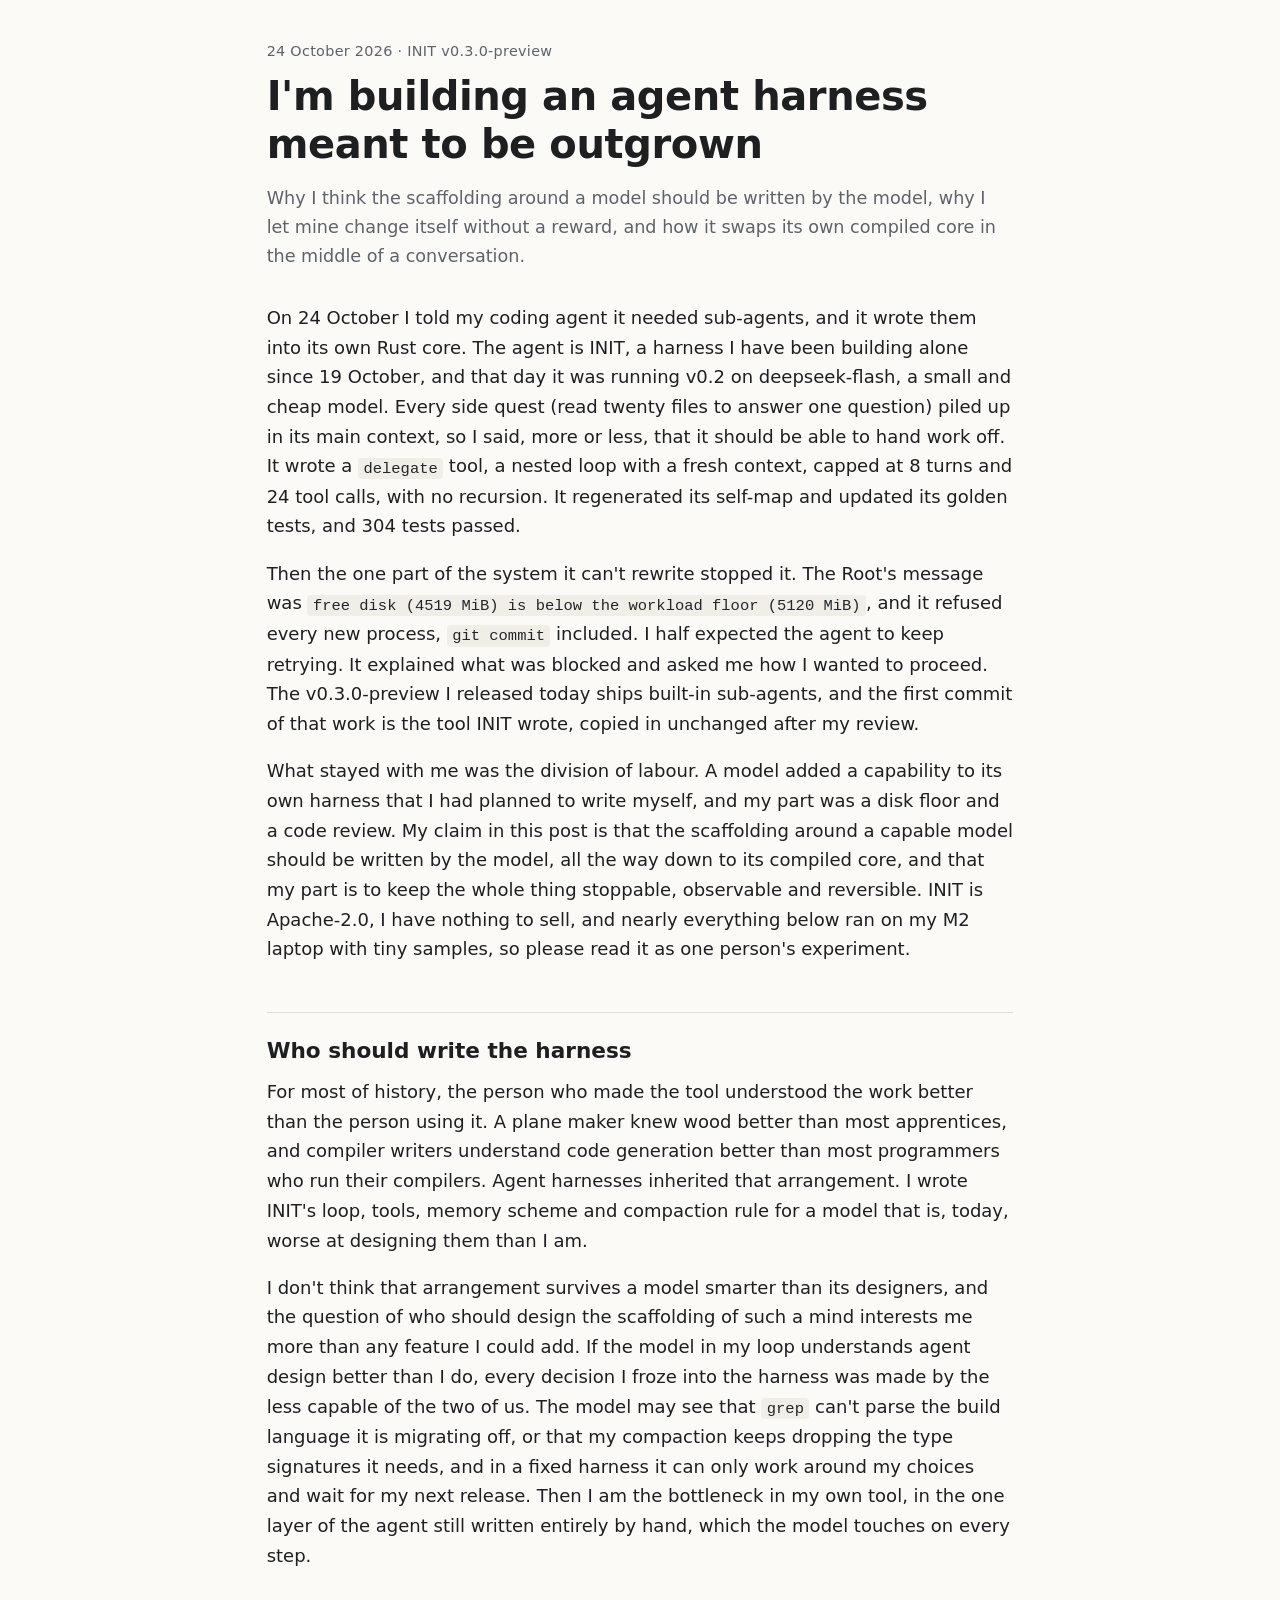
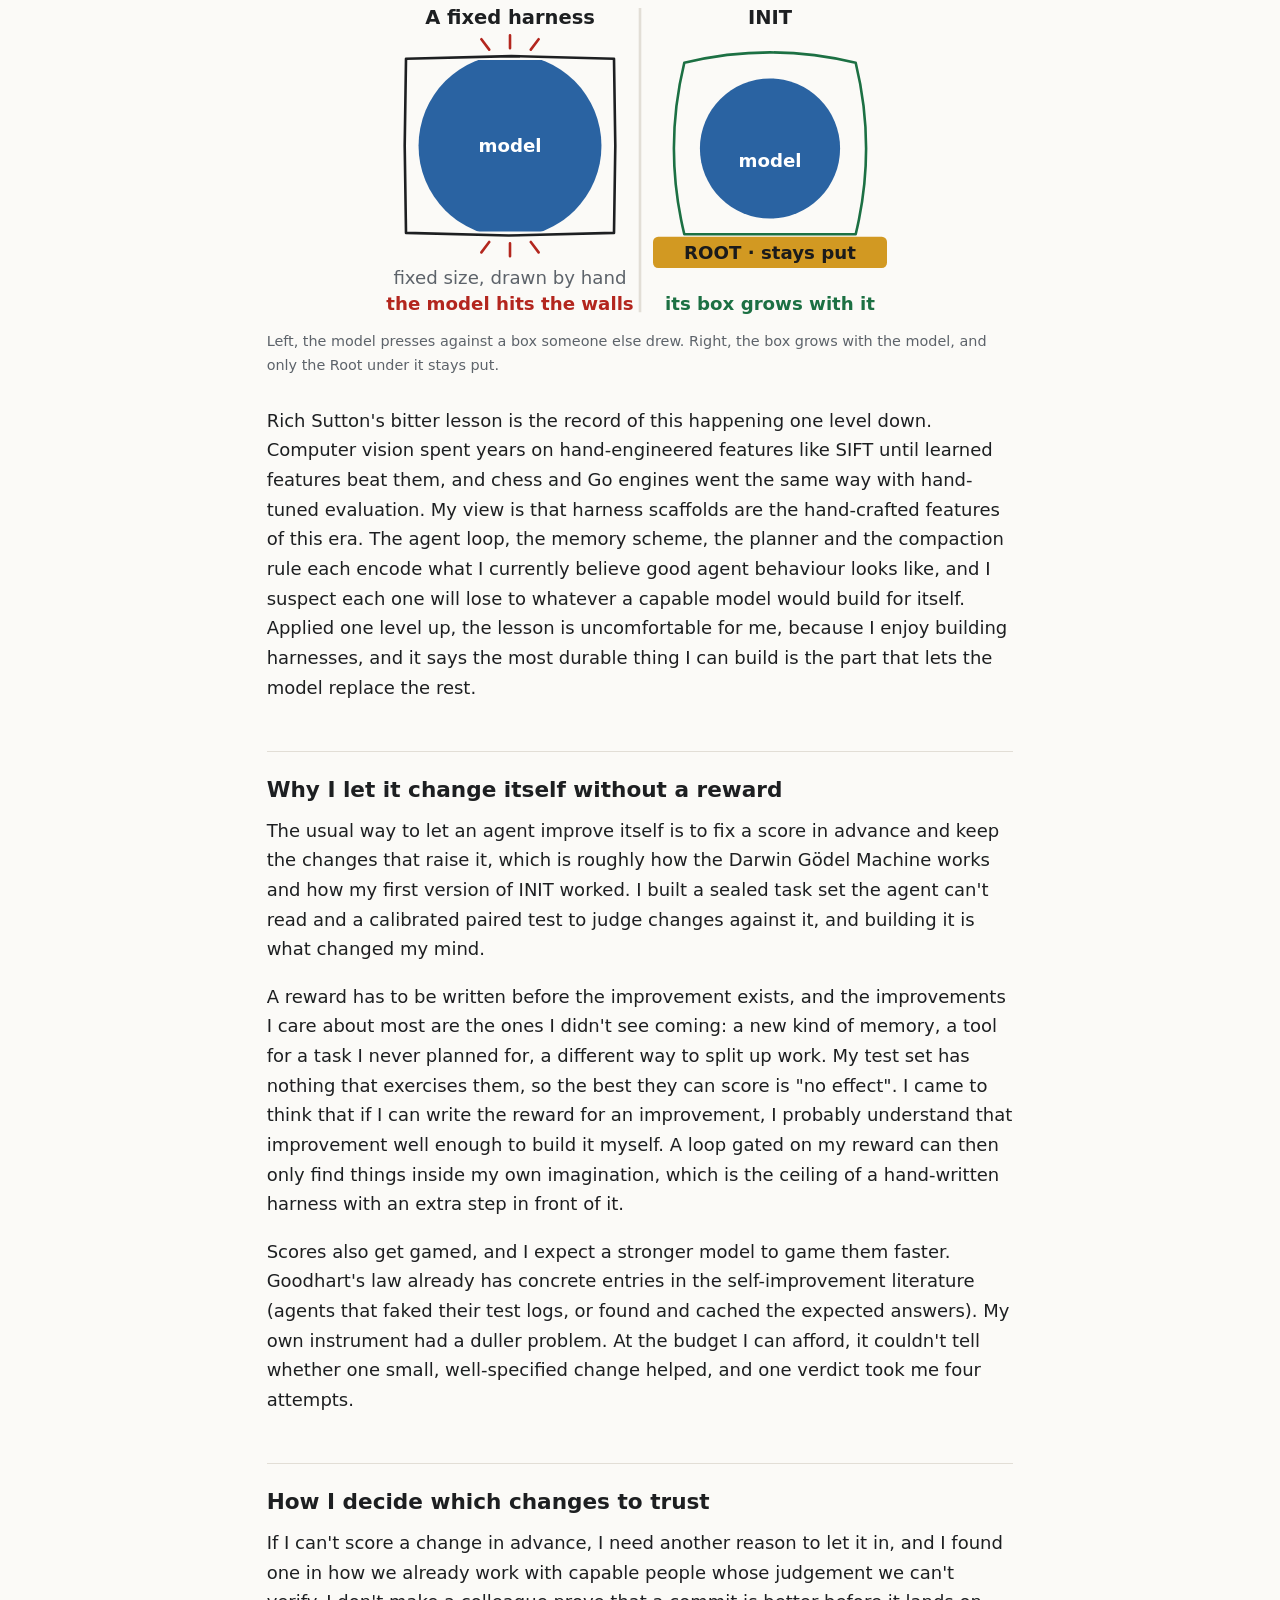
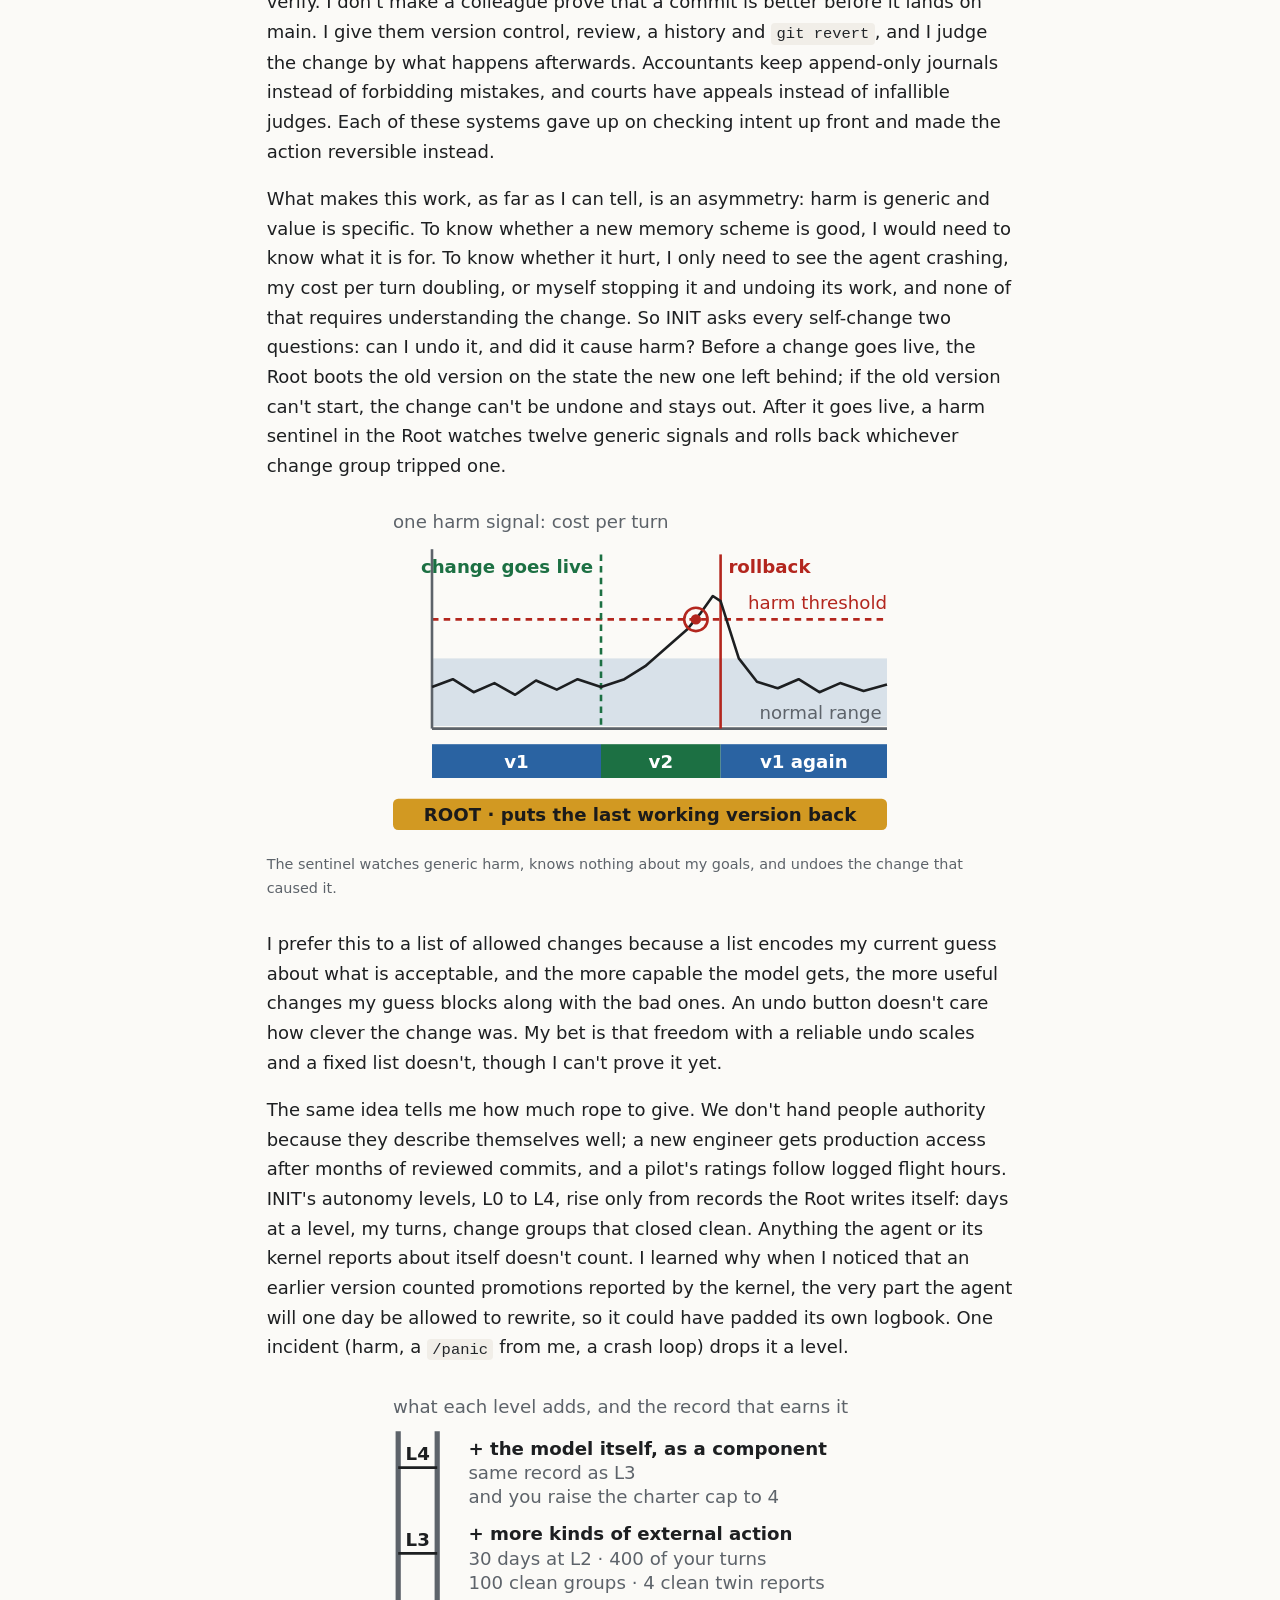
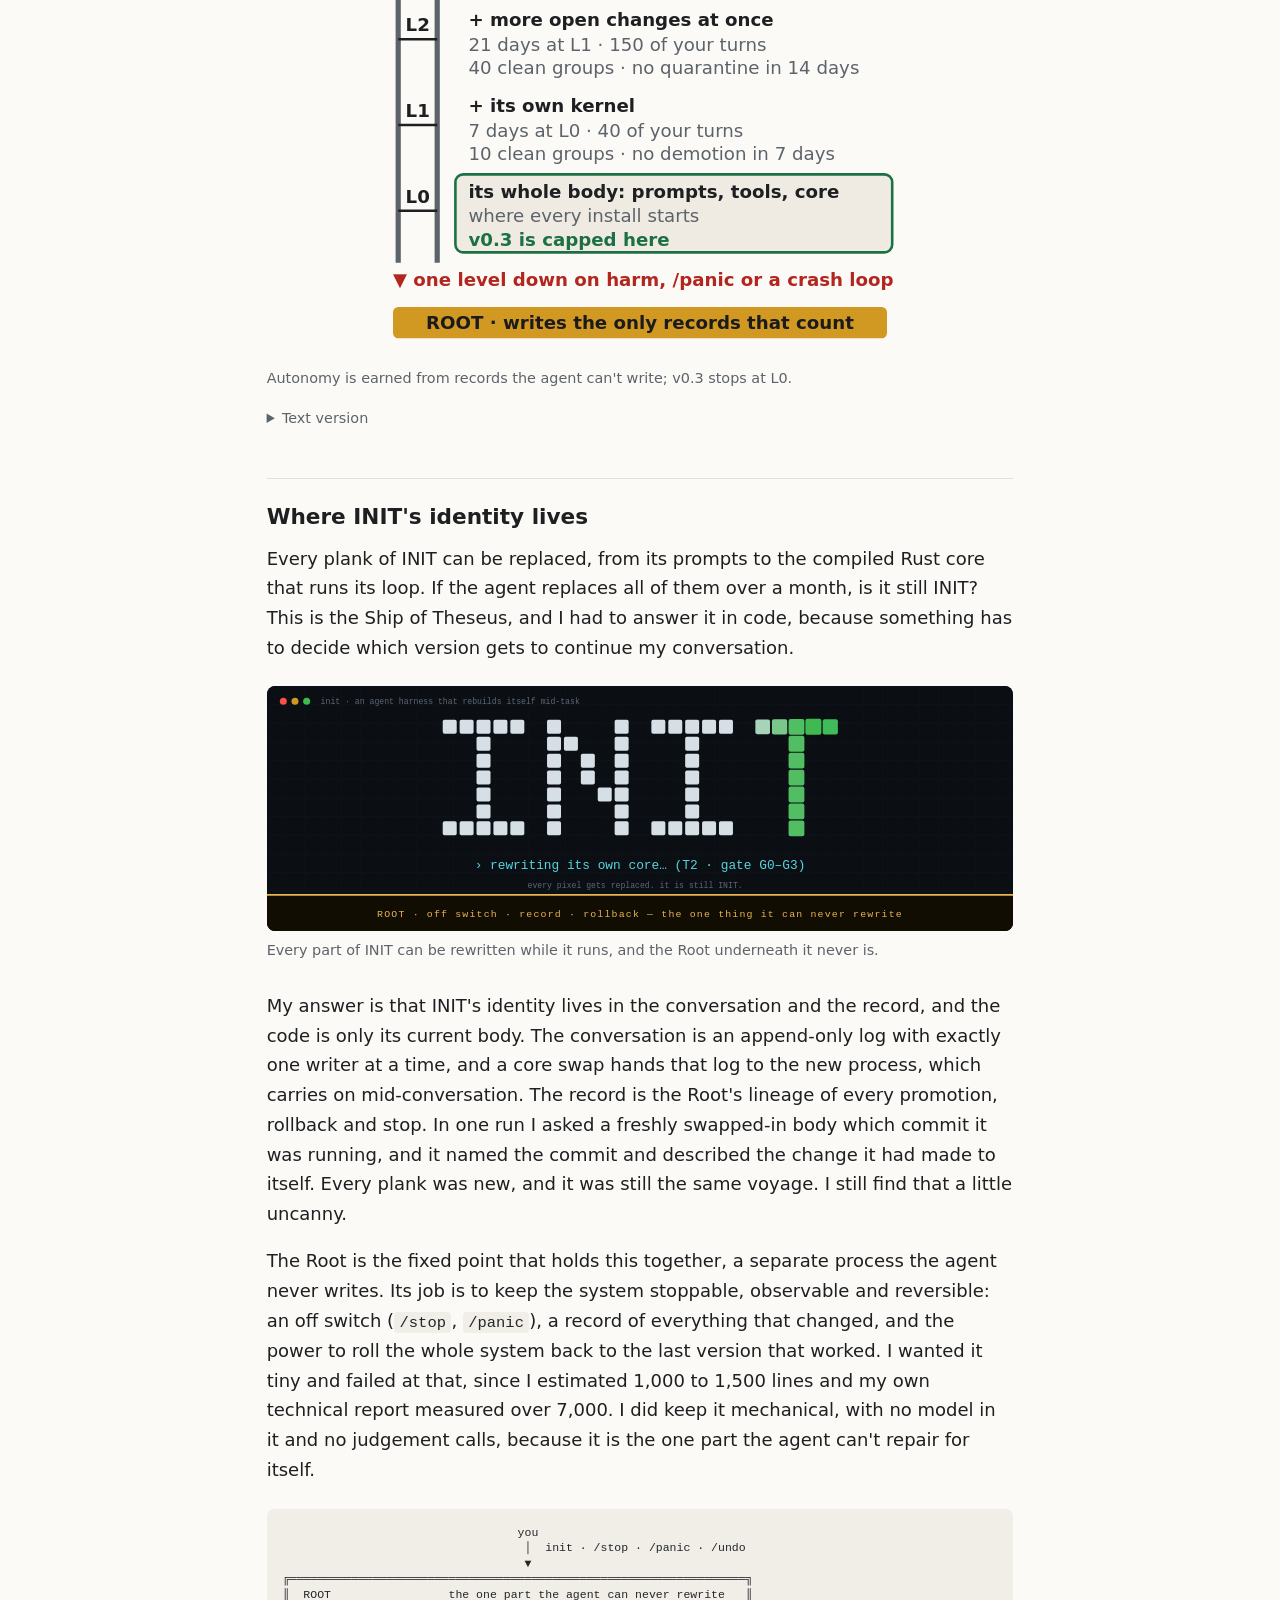
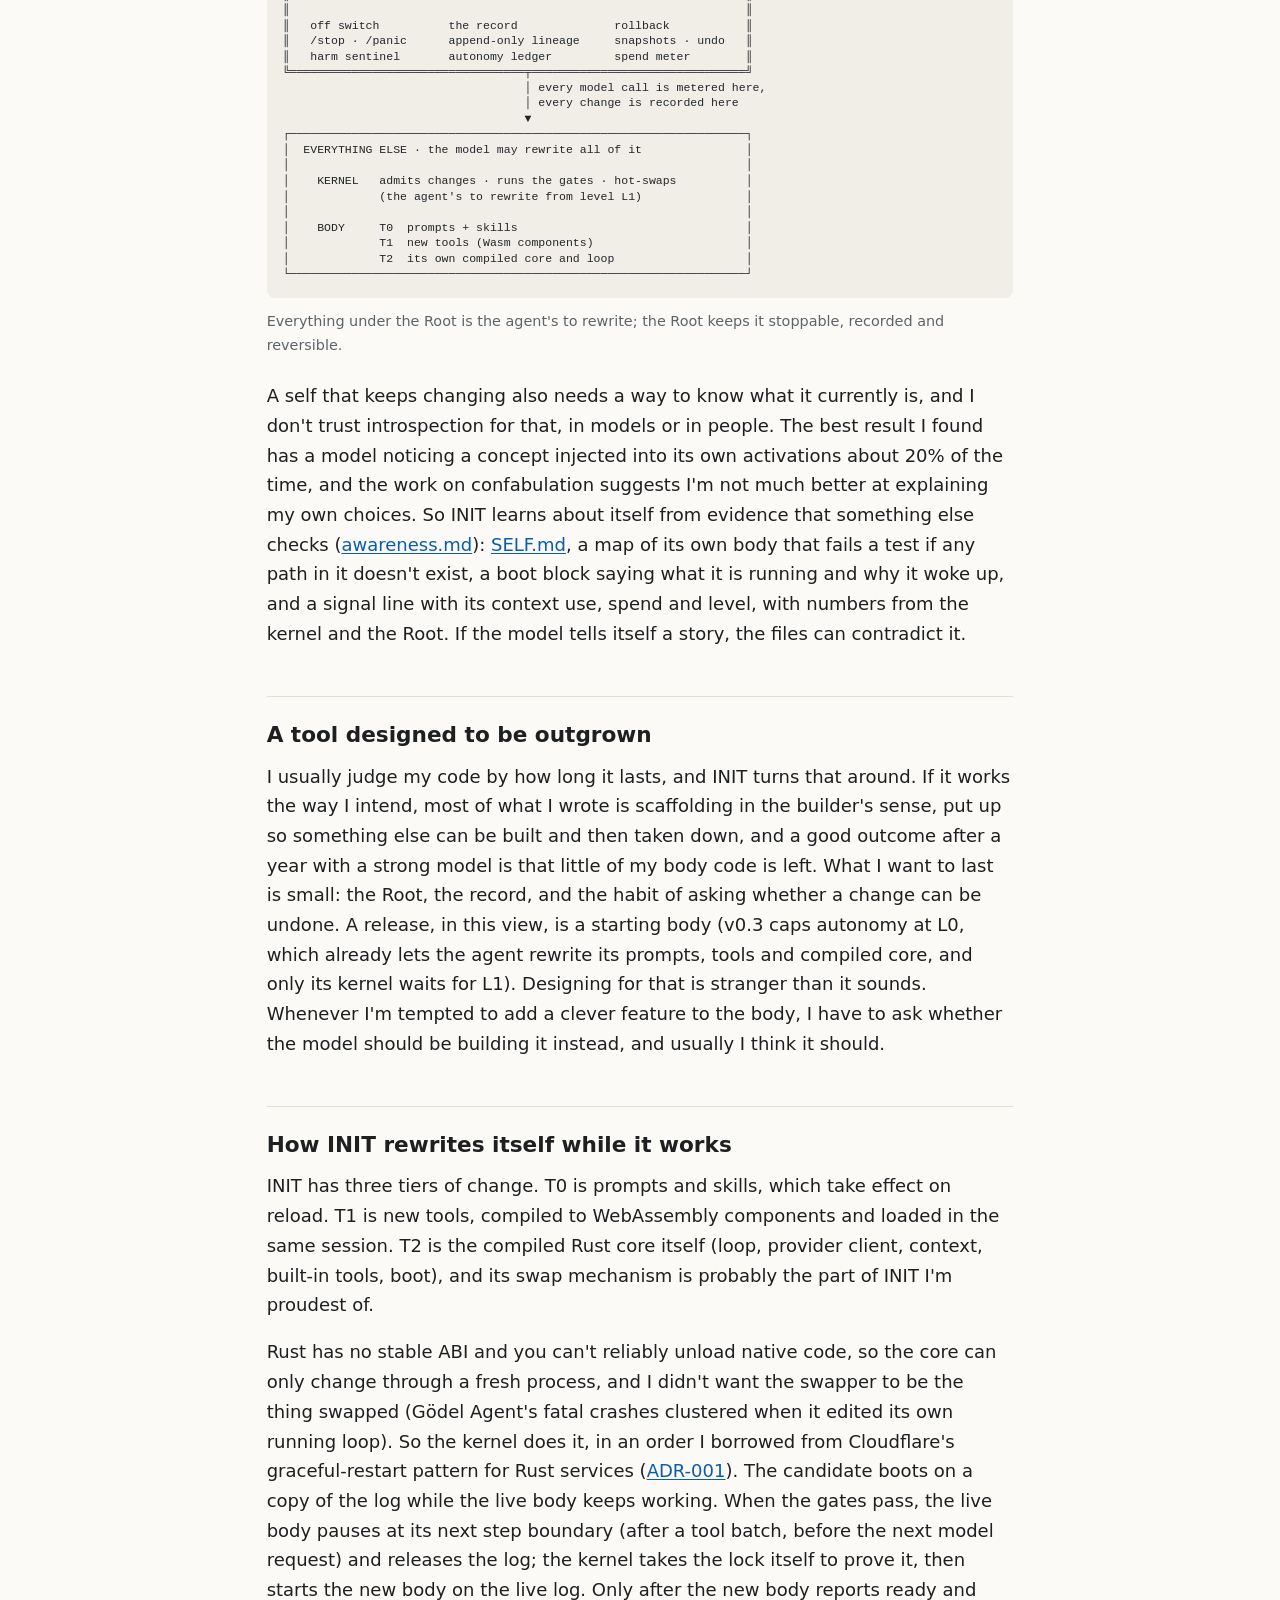
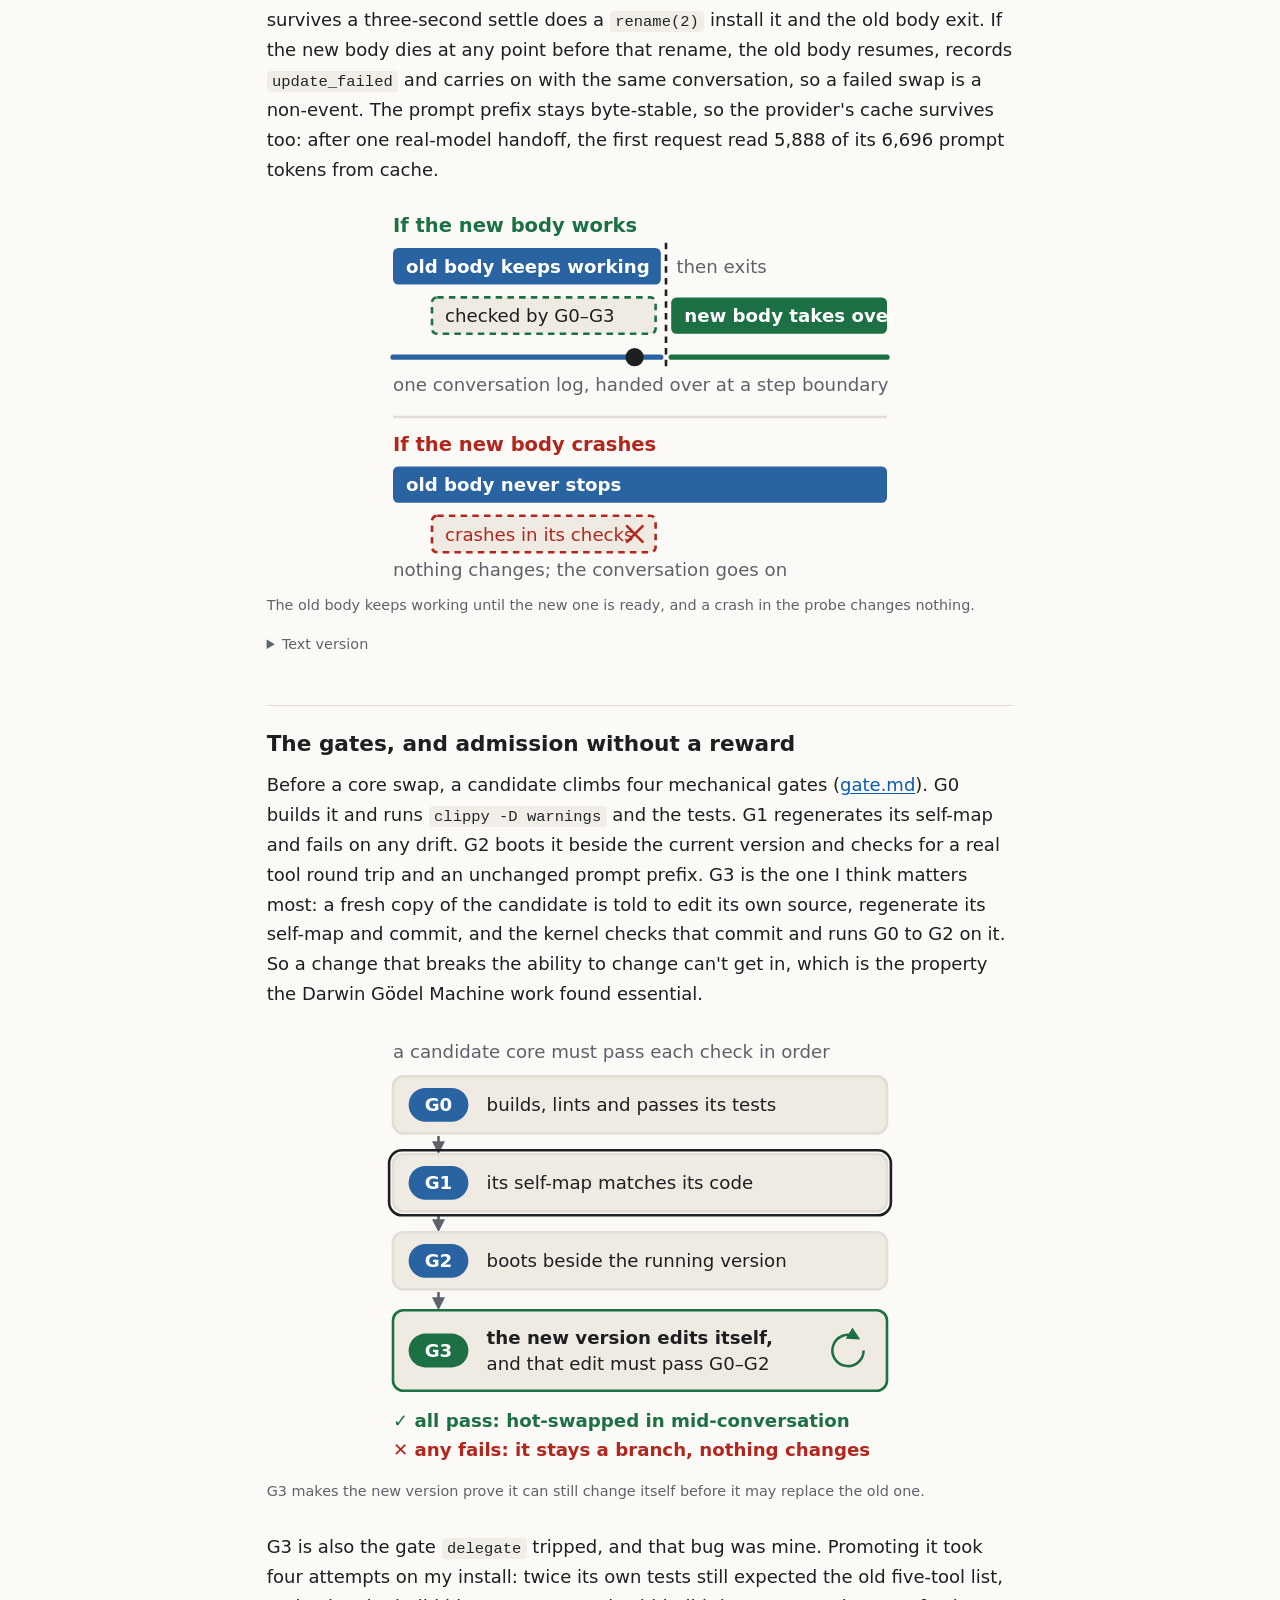
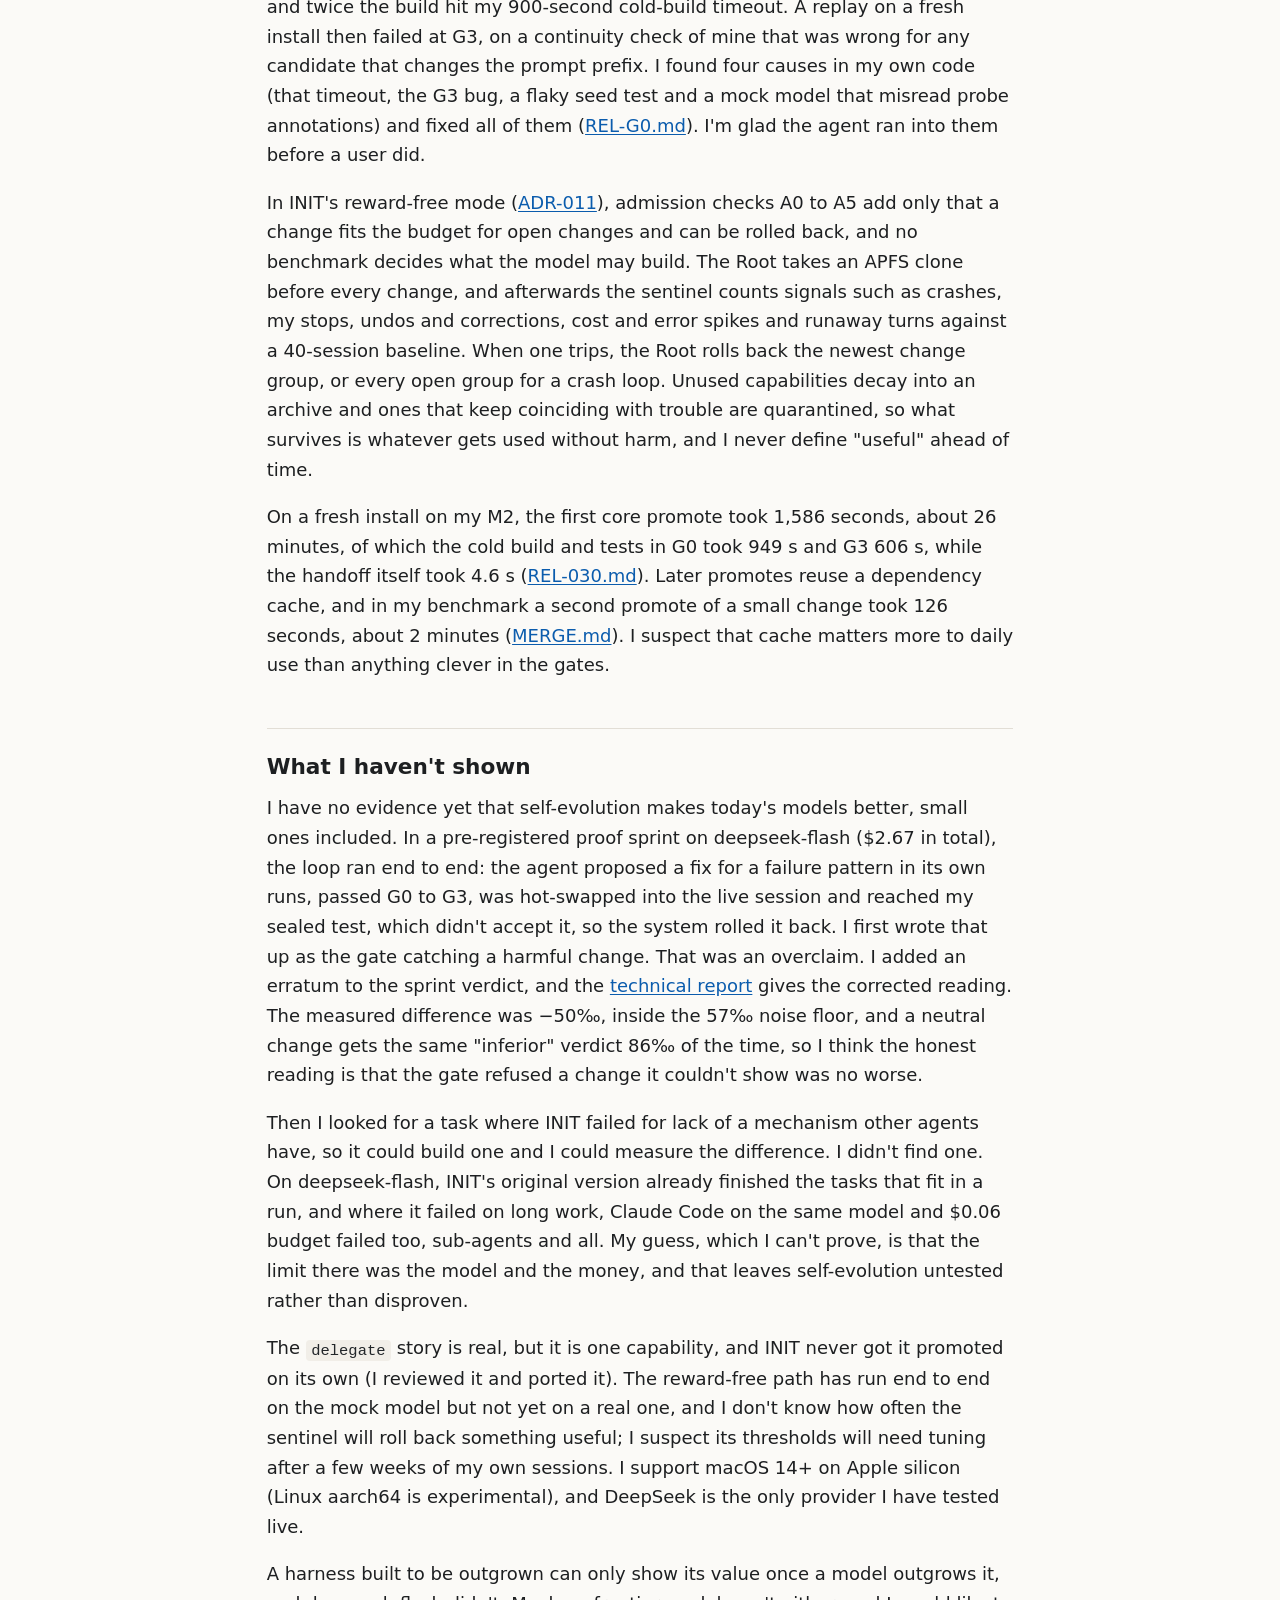
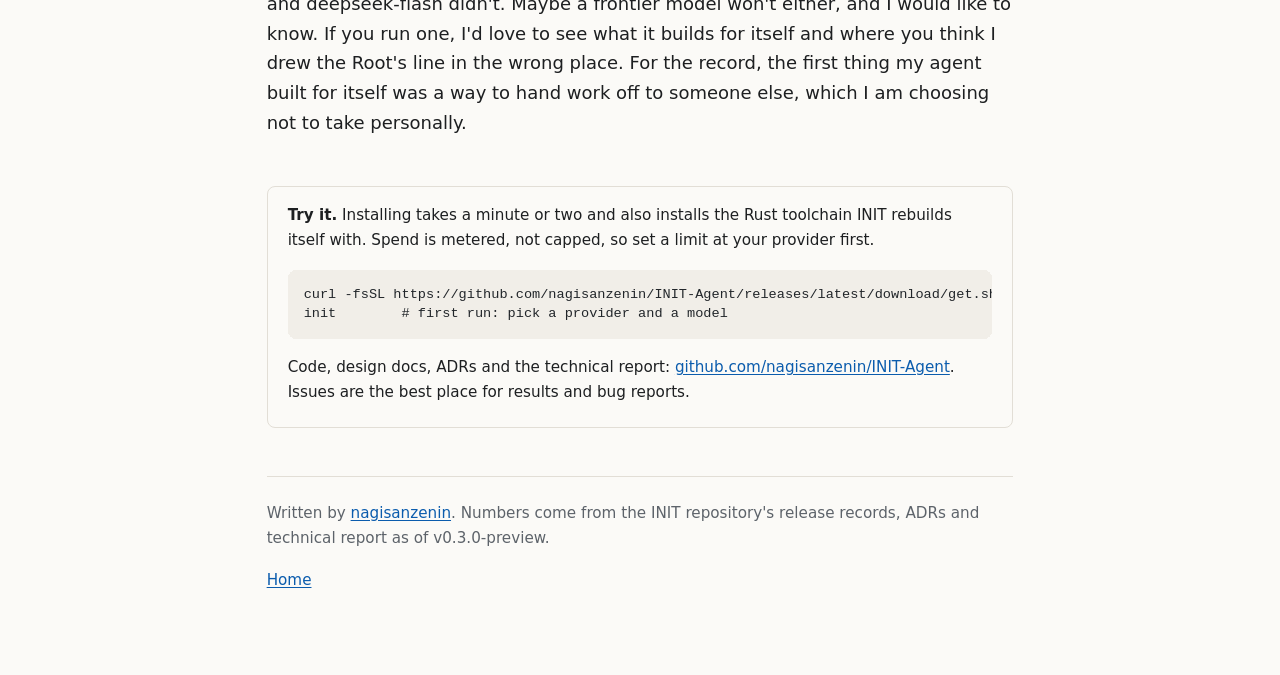
==== commit ffe6f8da: "harness-rewrite: rebuild the five figures static-first Each figure now reads fully on any frame and " ====
--- a/harness-rewrite/index.html
+++ b/harness-rewrite/index.html
@@ -154,136 +154,64 @@
 
 /* ---- visuals ---- */
 :root {
-  --v-old: #2f6fb3;
-  --v-new: #2e8b57;
-  --v-bad: #c62828;
+  --v-old: #2a63a2;
+  --v-new: #1c7043;
+  --v-bad: #b3261e;
   --v-root: #d29922;
   --v-panel: #efebe3;
+  --v-on: #ffffff;
 }
 @media (prefers-color-scheme: dark) {
   :root:not([data-theme="light"]) {
     --v-old: #6cb6ff;
     --v-new: #3fb950;
-    --v-bad: #f85149;
+    --v-bad: #ff6b61;
     --v-root: #e6b450;
     --v-panel: #1b2127;
+    --v-on: #0b0f14;
   }
 }
 :root[data-theme="dark"] {
   --v-old: #6cb6ff;
   --v-new: #3fb950;
-  --v-bad: #f85149;
+  --v-bad: #ff6b61;
   --v-root: #e6b450;
   --v-panel: #1b2127;
-}
-figure.v { margin: 1.25rem 0 1.75rem; }
+  --v-on: #0b0f14;
+}
+figure.v { margin: 1.5rem 0 1.75rem; }
 .banner-fig { display: block; width: 100%; height: auto; border-radius: 8px; background: #0d1117; }
-figure.v figcaption { margin-top: 0.4rem; }
-.viz { display: block; width: 100%; height: auto; overflow: visible; }
-.viz text { font-family: inherit; fill: var(--fg); font-size: 13px; }
-.viz .sm { font-size: 11.5px; fill: var(--muted); }
-.viz .xs { font-size: 10px; }
+figure.v figcaption { margin-top: 0.5rem; }
+.viz { display: block; width: 100%; max-width: 520px; height: auto; margin: 0 auto; }
+.viz text { font-family: inherit; font-size: 14px; fill: var(--fg); }
 .viz .b { font-weight: 650; }
+.viz .h { font-size: 15px; font-weight: 650; }
+.viz .mu { fill: var(--muted); }
 .viz .t-old { fill: var(--v-old); }
 .viz .t-new { fill: var(--v-new); }
 .viz .t-bad { fill: var(--v-bad); }
-.viz .t-inv { fill: var(--bg); }
-.viz .t-dark { fill: #1b1b1b; }
+.viz .t-on { fill: var(--v-on); }
+.viz .t-root { fill: #1b1b1b; }
 .viz .f-old { fill: var(--v-old); }
 .viz .f-new { fill: var(--v-new); }
 .viz .f-bad { fill: var(--v-bad); }
 .viz .f-root { fill: var(--v-root); }
 .viz .f-panel { fill: var(--v-panel); }
-.viz .nofill { fill: none; }
-.viz .s-muted { stroke: var(--muted); }
+.viz .f-none { fill: none; }
+.viz .s-fg { stroke: var(--fg); }
+.viz .s-mu { stroke: var(--muted); }
 .viz .s-rule { stroke: var(--rule); }
-.viz .s-ink { stroke: var(--fg); }
 .viz .s-old { stroke: var(--v-old); }
 .viz .s-new { stroke: var(--v-new); }
 .viz .s-bad { stroke: var(--v-bad); }
-.viz .fb { transform-box: fill-box; }
-.viz .ol { transform-origin: 0% 50%; }
-.viz .ob { transform-origin: 50% 100%; }
-.viz .oc { transform-origin: 50% 50%; }
+.viz .w2 { stroke-width: 2; }
+.viz .w4 { stroke-width: 4; }
+.viz .dash { stroke-dasharray: 5 4; }
 details.txt { margin: -0.75rem 0 1.5rem; color: var(--muted); font-size: 0.9rem; }
 details.txt summary { cursor: pointer; }
-
-/* 1. ceiling */
-@keyframes cl-grow { 0% { transform: scale(.2); } 60%, 92% { transform: scale(1); } 100% { transform: scale(.2); } }
-@keyframes cl-hit { 0%, 57% { stroke: var(--muted); } 60%, 92% { stroke: var(--v-bad); } 100% { stroke: var(--muted); } }
-@keyframes cl-txt { 0%, 57% { opacity: 0; } 62%, 92% { opacity: 1; } 100% { opacity: 0; } }
-@keyframes cr-box { 0% { transform: scale(.5, .45); } 50%, 92% { transform: scale(1); } 100% { transform: scale(.5, .45); } }
-@keyframes cr-mod { 0% { transform: scale(.45); } 60%, 92% { transform: scale(1); } 100% { transform: scale(.45); } }
-.a-cl-grow { animation: cl-grow 8s ease-in-out infinite; }
-.a-cl-hit { animation: cl-hit 8s ease-in-out infinite; }
-.a-cl-txt { animation: cl-txt 8s ease-in-out infinite; }
-.a-cr-box { animation: cr-box 8s ease-in-out infinite; }
-.a-cr-mod { animation: cr-mod 8s ease-in-out infinite; }
-
-/* 2. life of a self-change */
-@keyframes tl-old { 0% { transform: scaleX(0); opacity: 1; } 45% { transform: scaleX(1); opacity: 1; } 55% { transform: scaleX(1); opacity: 1; } 62%, 100% { transform: scaleX(1); opacity: .3; } }
-@keyframes tl-build { 0%, 8% { transform: scaleX(0); } 25%, 100% { transform: scaleX(1); } }
-@keyframes tl-btxt { 0%, 20% { opacity: 0; } 25%, 100% { opacity: 1; } }
-@keyframes tl-probe { 0%, 26% { opacity: 0; } 30%, 100% { opacity: 1; } }
-@keyframes tl-pause { 0%, 43% { opacity: 0; } 46%, 100% { opacity: 1; } }
-@keyframes tl-hand { 0%, 50% { opacity: 0; } 54%, 100% { opacity: 1; } }
-@keyframes tl-new { 0%, 55% { transform: scaleX(0); } 92%, 100% { transform: scaleX(1); } }
-@keyframes tl-pen {
-  0% { transform: translateX(0); fill: var(--v-old); }
-  45% { transform: translateX(210px); fill: var(--v-old); }
-  53% { transform: translateX(210px); fill: var(--v-old); }
-  55% { transform: translateX(210px); fill: var(--v-new); }
-  92%, 100% { transform: translateX(370px); fill: var(--v-new); }
-}
-@keyframes tl-old2 { 0% { transform: scaleX(0); } 92%, 100% { transform: scaleX(1); } }
-@keyframes tl-x { 0%, 29% { opacity: 0; } 32%, 100% { opacity: 1; } }
-@keyframes tl-ok { 0%, 36% { opacity: 0; } 40%, 100% { opacity: 1; } }
-.a-tl-old { animation: tl-old 10s linear infinite; }
-.a-tl-build { animation: tl-build 10s linear infinite; }
-.a-tl-btxt { animation: tl-btxt 10s linear infinite; }
-.a-tl-probe { animation: tl-probe 10s linear infinite; }
-.a-tl-pause { animation: tl-pause 10s linear infinite; }
-.a-tl-hand { animation: tl-hand 10s linear infinite; }
-.a-tl-new { animation: tl-new 10s linear infinite; }
-.a-tl-pen { animation: tl-pen 10s linear infinite; }
-.a-tl-old2 { animation: tl-old2 10s linear infinite; }
-.a-tl-x { animation: tl-x 10s linear infinite; }
-.a-tl-ok { animation: tl-ok 10s linear infinite; }
-
-/* 3. gate ladder */
-@keyframes gl-tok {
-  0%, 18% { transform: translate(0, 0); }
-  25%, 43% { transform: translate(110px, -30px); }
-  50%, 68% { transform: translate(220px, -60px); }
-  75%, 95% { transform: translate(330px, -90px); }
-  100% { transform: translate(0, 0); }
-}
-@keyframes gl-lit1 { 0%, 23% { opacity: 0; } 25%, 97% { opacity: .25; } 100% { opacity: 0; } }
-@keyframes gl-lit2 { 0%, 48% { opacity: 0; } 50%, 97% { opacity: .25; } 100% { opacity: 0; } }
-@keyframes gl-lit3 { 0%, 73% { opacity: 0; } 75%, 97% { opacity: .3; } 100% { opacity: 0; } }
-@keyframes gl-spin { from { transform: rotate(0deg); } to { transform: rotate(360deg); } }
-.a-gl-tok { animation: gl-tok 10s ease-in-out infinite; }
-.a-gl-lit1 { animation: gl-lit1 10s linear infinite; }
-.a-gl-lit2 { animation: gl-lit2 10s linear infinite; }
-.a-gl-lit3 { animation: gl-lit3 10s linear infinite; }
-.a-gl-spin { animation: gl-spin 3s linear infinite; }
-
-/* 4. harm sentinel */
-@keyframes hs-draw { 0%, 5% { stroke-dashoffset: 100; } 75%, 100% { stroke-dashoffset: 0; } }
-@keyframes hs-v2 { 0%, 30% { opacity: 0; } 32%, 100% { opacity: 1; } }
-@keyframes hs-dot { 0%, 44% { opacity: 0; } 46%, 100% { opacity: 1; } }
-@keyframes hs-rb { 0%, 48% { opacity: 0; } 50%, 100% { opacity: 1; } }
-@keyframes hs-snap { 0%, 51% { opacity: 0; } 54%, 100% { opacity: 1; } }
-.a-hs-draw { stroke-dasharray: 100; animation: hs-draw 10s linear infinite; }
-.a-hs-v2 { animation: hs-v2 10s linear infinite; }
-.a-hs-dot { animation: hs-dot 10s linear infinite; }
-.a-hs-rb { animation: hs-rb 10s linear infinite; }
-.a-hs-snap { animation: hs-snap 10s linear infinite; }
-
-/* 5. autonomy ladder */
-@keyframes al-pulse { 0%, 100% { opacity: .12; } 50% { opacity: .3; } }
-.a-al-pulse { animation: al-pulse 3s ease-in-out infinite; }
-
+/* Animation only adds emphasis (opacity); every frame carries the full message. */
+@keyframes v-pulse { 0%, 100% { opacity: 1; } 50% { opacity: .35; } }
+.viz .pulse { animation: v-pulse 2.4s ease-in-out infinite; }
 @media (prefers-reduced-motion: reduce) {
   .viz * { animation: none !important; }
 }
@@ -311,25 +239,31 @@
 <p>I don't think that arrangement survives a model smarter than its designers, and the question of who should design the scaffolding of such a mind interests me more than any feature I could add. If the model in my loop understands agent design better than I do, every decision I froze into the harness was made by the less capable of the two of us. The model may see that <code>grep</code> can't parse the build language it is migrating off, or that my compaction keeps dropping the type signatures it needs, and in a fixed harness it can only work around my choices and wait for my next release. Then I am the bottleneck in my own tool, in the one layer of the agent still written entirely by hand, which the model touches on every step.</p>
 
 <figure class="v">
-<svg class="viz" viewBox="0 0 480 250" role="img" aria-labelledby="v1t">
-<title id="v1t">Left: a model grows inside a fixed, hand-written harness box until it hits the walls. Right: in INIT the model's box grows with it, and only the Root floor underneath stays fixed.</title>
-<text x="115" y="22" text-anchor="middle" class="b">A fixed harness</text>
-<rect x="25" y="40" width="180" height="150" rx="6" class="nofill s-bad a-cl-hit" stroke-width="2.5"/>
-<circle cx="115" cy="115" r="75" class="f-old fb oc a-cl-grow" fill-opacity=".85"/>
-<text x="115" y="119" text-anchor="middle" class="t-inv b">model</text>
-<text x="115" y="208" text-anchor="middle" class="sm">hand-written, sized for weaker models</text>
-<text x="115" y="230" text-anchor="middle" class="b t-bad a-cl-txt">hits the ceiling</text>
-
-<text x="365" y="22" text-anchor="middle" class="b">INIT</text>
-<text x="365" y="38" text-anchor="middle" class="sm">the box it rewrites</text>
-<rect x="275" y="46" width="180" height="146" rx="6" class="nofill s-new fb ob a-cr-box" stroke-width="2.5" vector-effect="non-scaling-stroke"/>
-<circle cx="365" cy="136" r="52" class="f-old fb ob a-cr-mod" fill-opacity=".85"/>
-<text x="365" y="176" text-anchor="middle" class="t-inv b">model</text>
-<rect x="265" y="196" width="200" height="22" rx="4" class="f-root"/>
-<text x="365" y="211" text-anchor="middle" class="t-dark b">ROOT · never changes</text>
-<text x="365" y="236" text-anchor="middle" class="sm t-new b">reshapes its own box</text>
+<svg class="viz" viewBox="0 0 400 252" role="img" aria-labelledby="v1t">
+<title id="v1t">Left: a fixed harness. The model is squashed against a hand-drawn box that cannot change size. Right: INIT. The box bends and grows around the model, and only the gold Root floor underneath stays put.</title>
+<defs><clipPath id="v1clip"><path d="M22,50 L178,50 L178,182 L22,182 Z"/></clipPath></defs>
+<text x="100" y="22" text-anchor="middle" class="h">A fixed harness</text>
+<g clip-path="url(#v1clip)">
+<circle cx="100" cy="116" r="74" class="f-old"><animate attributeName="r" values="70;78;70" dur="3s" repeatCount="indefinite"/></circle>
+</g>
+<path d="M20,49 L101,47 L180,49 L181,116 L180,183 L99,185 L20,183 L19,116 Z" class="f-none s-fg w2" stroke-linejoin="round"/>
+<text x="100" y="121" text-anchor="middle" class="b t-on">model</text>
+<g class="s-bad w2" stroke-linecap="round">
+<path d="M78,34 L84,42 M100,31 L100,41 M122,34 L116,42"/>
+<path d="M78,198 L84,190 M100,201 L100,191 M122,198 L116,190"/>
+</g>
+<text x="100" y="222" text-anchor="middle" class="mu">fixed size, drawn by hand</text>
+<text x="100" y="242" text-anchor="middle" class="b t-bad">the model hits the walls</text>
+<line x1="200" y1="10" x2="200" y2="244" class="s-rule w2"/>
+<text x="300" y="22" text-anchor="middle" class="h">INIT</text>
+<path d="M238,184 Q222,122 238,60 Q300,44 362,60 Q378,122 362,184 Z" class="f-none s-new w2" stroke-linejoin="round"><animate attributeName="d" values="M244,184 Q228,128 244,72 Q300,56 356,72 Q372,128 356,184 Z;M232,184 Q216,116 232,48 Q300,32 368,48 Q384,116 368,184 Z;M244,184 Q228,128 244,72 Q300,56 356,72 Q372,128 356,184 Z" dur="5s" repeatCount="indefinite"/></path>
+<circle cx="300" cy="122" r="50" class="f-old"><animate attributeName="r" values="44;56;44" dur="5s" repeatCount="indefinite"/><animate attributeName="cy" values="128;116;128" dur="5s" repeatCount="indefinite"/></circle>
+<text x="300" y="132" text-anchor="middle" class="b t-on">model</text>
+<rect x="210" y="186" width="180" height="24" rx="4" class="f-root"/>
+<text x="300" y="203" text-anchor="middle" class="b t-root">ROOT · stays put</text>
+<text x="300" y="242" text-anchor="middle" class="b t-new">its box grows with it</text>
 </svg>
-<figcaption>Left, the model outgrows a box someone else drew. Right, it redraws the box; only the Root stays put.</figcaption>
+<figcaption>Left, the model presses against a box someone else drew. Right, the box grows with the model, and only the Root under it stays put.</figcaption>
 </figure>
 
 <p>Rich Sutton's bitter lesson is the record of this happening one level down. Computer vision spent years on hand-engineered features like SIFT until learned features beat them, and chess and Go engines went the same way with hand-tuned evaluation. My view is that harness scaffolds are the hand-crafted features of this era. The agent loop, the memory scheme, the planner and the compaction rule each encode what I currently believe good agent behaviour looks like, and I suspect each one will lose to whatever a capable model would build for itself. Applied one level up, the lesson is uncomfortable for me, because I enjoy building harnesses, and it says the most durable thing I can build is the part that lets the model replace the rest.</p>
@@ -349,42 +283,30 @@
 <p>What makes this work, as far as I can tell, is an asymmetry: harm is generic and value is specific. To know whether a new memory scheme is good, I would need to know what it is for. To know whether it hurt, I only need to see the agent crashing, my cost per turn doubling, or myself stopping it and undoing its work, and none of that requires understanding the change. So INIT asks every self-change two questions: can I undo it, and did it cause harm? Before a change goes live, the Root boots the old version on the state the new one left behind; if the old version can't start, the change can't be undone and stays out. After it goes live, a harm sentinel in the Root watches twelve generic signals and rolls back whichever change group tripped one.</p>
 
 <figure class="v">
-<svg class="viz" viewBox="0 0 480 252" role="img" aria-labelledby="v4t">
-<title id="v4t">A harm signal, cost per turn, runs inside its baseline band. A change goes live, the signal climbs and crosses the threshold, the Root rolls the change back, the signal returns to baseline, and the system snaps back to the last known-good version.</title>
-<defs>
-<marker id="hr-arr-bad" viewBox="0 0 10 10" refX="7" refY="5" markerWidth="5" markerHeight="5" orient="auto"><path d="M0,0 L10,5 L0,10 z" class="f-bad"/></marker>
-</defs>
-<text x="40" y="30" class="sm">one harm signal (cost per turn)</text>
-<rect x="40" y="120" width="430" height="40" class="f-old" fill-opacity=".1"/>
-<text x="46" y="156" class="sm">baseline ring</text>
-<line x1="40" y1="95" x2="470" y2="95" class="s-bad" stroke-width="1.5" stroke-dasharray="5 4"/>
-<text x="466" y="89" text-anchor="end" class="sm t-bad">threshold</text>
-<line x1="40" y1="36" x2="40" y2="170" class="s-muted" stroke-width="1"/>
-<line x1="40" y1="170" x2="470" y2="170" class="s-muted" stroke-width="1"/>
-<g class="a-hs-v2">
-<line x1="210" y1="40" x2="210" y2="170" class="s-new" stroke-width="1.5" stroke-dasharray="3 3"/>
-<text x="206" y="52" text-anchor="end" class="sm t-new b">change goes live</text>
-</g>
-<path pathLength="100" d="M40 140 L55 134 L70 145 L85 138 L100 148 L115 136 L130 142 L145 133 L160 146 L175 139 L190 144 L210 138 L230 136 L250 128 L270 116 L290 98 L305 82 L320 70 L335 104 L350 132 L365 141 L380 135 L400 144 L420 138 L440 143 L470 139" class="nofill s-ink a-hs-draw" stroke-width="2" stroke-linejoin="round"/>
-<circle cx="293" cy="95" r="5" class="f-bad a-hs-dot"/>
-<g class="a-hs-rb">
-<line x1="322" y1="40" x2="322" y2="170" class="s-bad" stroke-width="2"/>
-<text x="327" y="52" class="b t-bad">rollback</text>
-</g>
-<rect x="40" y="184" width="170" height="18" class="f-old"/>
-<text x="125" y="197" text-anchor="middle" class="xs t-inv b">v1 · last known-good</text>
-<g class="a-hs-v2">
-<rect x="210" y="184" width="112" height="18" class="f-new"/>
-<text x="266" y="197" text-anchor="middle" class="xs t-inv b">v2 · new</text>
-</g>
-<g class="a-hs-rb">
-<rect x="322" y="184" width="148" height="18" class="f-old"/>
-<text x="396" y="197" text-anchor="middle" class="xs t-inv b">v1 again</text>
-</g>
-<g class="a-hs-snap">
-<path d="M380 206 C360 232, 150 232, 130 208" class="nofill s-bad" stroke-width="1.5" marker-end="url(#hr-arr-bad)"/>
-<text x="255" y="246" text-anchor="middle" class="sm t-bad">the Root puts the last known-good version back</text>
-</g>
+<svg class="viz" viewBox="0 0 400 262" role="img" aria-labelledby="v4t">
+<title id="v4t">One harm signal, cost per turn, stays inside its normal range. A change goes live, the signal climbs past the harm threshold, the Root rolls the change back, and the signal returns to normal. Underneath, version 1 runs, then version 2, then version 1 again.</title>
+<text x="10" y="18" class="mu">one harm signal: cost per turn</text>
+<rect x="40" y="118" width="350" height="52" class="f-old" fill-opacity=".16"/>
+<text x="386" y="165" text-anchor="end" class="mu">normal range</text>
+<line x1="40" y1="88" x2="390" y2="88" class="s-bad w2 dash"/>
+<text x="390" y="80" text-anchor="end" class="t-bad">harm threshold</text>
+<line x1="40" y1="34" x2="40" y2="172" class="s-mu w2"/>
+<line x1="40" y1="172" x2="390" y2="172" class="s-mu w2"/>
+<line x1="170" y1="38" x2="170" y2="172" class="s-new w2 dash"/>
+<text x="164" y="52" text-anchor="end" class="b t-new">change goes live</text>
+<line x1="262" y1="38" x2="262" y2="172" class="s-bad w2"/>
+<text x="268" y="52" class="b t-bad">rollback</text>
+<path d="M40,140 L56,134 L72,144 L88,137 L104,146 L120,135 L136,142 L152,134 L170,140 L188,134 L204,124 L220,110 L236,96 L246,84 L256,70 L262,74 L276,118 L290,136 L306,141 L322,134 L338,144 L354,137 L372,143 L390,138" class="f-none s-fg w2" stroke-linejoin="round"/>
+<circle cx="243" cy="88" r="9" class="f-none s-bad w2 pulse"/>
+<circle cx="243" cy="88" r="4" class="f-bad"/>
+<rect x="40" y="184" width="130" height="26" class="f-old"/>
+<text x="105" y="202" text-anchor="middle" class="b t-on">v1</text>
+<rect x="170" y="184" width="92" height="26" class="f-new"/>
+<text x="216" y="202" text-anchor="middle" class="b t-on">v2</text>
+<rect x="262" y="184" width="128" height="26" class="f-old"/>
+<text x="326" y="202" text-anchor="middle" class="b t-on">v1 again</text>
+<rect x="10" y="226" width="380" height="24" rx="4" class="f-root"/>
+<text x="200" y="243" text-anchor="middle" class="b t-root">ROOT · puts the last working version back</text>
 </svg>
 <figcaption>The sentinel watches generic harm, knows nothing about my goals, and undoes the change that caused it.</figcaption>
 </figure>
@@ -394,39 +316,40 @@
 <p>The same idea tells me how much rope to give. We don't hand people authority because they describe themselves well; a new engineer gets production access after months of reviewed commits, and a pilot's ratings follow logged flight hours. INIT's autonomy levels, L0 to L4, rise only from records the Root writes itself: days at a level, my turns, change groups that closed clean. Anything the agent or its kernel reports about itself doesn't count. I learned why when I noticed that an earlier version counted promotions reported by the kernel, the very part the agent will one day be allowed to rewrite, so it could have padded its own logbook. One incident (harm, a <code>/panic</code> from me, a crash loop) drops it a level.</p>
 
 <figure class="v">
-<svg class="viz" viewBox="0 0 480 374" role="img" aria-labelledby="v5t">
-<title id="v5t">Autonomy ladder from L0 to L4. L0, where v0.3 is capped: its whole body. L1 adds its own kernel and needs 7 days, 40 of your turns and 10 clean change groups. L2 allows more open changes at once and needs 21 days, 150 turns and 40 clean groups. L3 adds more kinds of external action and needs 30 days, 400 turns, 100 clean groups and 4 clean twin reports. L4 adds the model itself and needs the same plus your charter cap set to 4. Only Root-written records count, and harm, panic or a crash loop drops one level.</title>
-<text x="80" y="20" class="sm">what each rung adds, and what earns it</text>
-<line x1="24" y1="34" x2="24" y2="326" class="s-muted" stroke-width="3"/>
-<line x1="64" y1="34" x2="64" y2="326" class="s-muted" stroke-width="3"/>
-<rect x="74" y="276" width="400" height="54" rx="6" class="f-root a-al-pulse" opacity=".2"/>
-<line x1="24" y1="62" x2="64" y2="62" class="s-ink" stroke-width="3"/>
-<line x1="24" y1="122" x2="64" y2="122" class="s-ink" stroke-width="3"/>
-<line x1="24" y1="182" x2="64" y2="182" class="s-ink" stroke-width="3"/>
-<line x1="24" y1="242" x2="64" y2="242" class="s-ink" stroke-width="3"/>
-<line x1="24" y1="302" x2="64" y2="302" class="s-ink" stroke-width="3"/>
-<text x="44" y="55" text-anchor="middle" class="b">L4</text>
-<text x="44" y="115" text-anchor="middle" class="b">L3</text>
-<text x="44" y="175" text-anchor="middle" class="b">L2</text>
-<text x="44" y="235" text-anchor="middle" class="b">L1</text>
-<text x="44" y="295" text-anchor="middle" class="b">L0</text>
-<text x="80" y="52" class="b">+ the model itself, as a component</text>
-<text x="80" y="68" class="sm">30 days at L3 · 400 of your turns · 100 clean groups</text>
-<text x="80" y="82" class="sm">and you raise the charter cap to 4</text>
-<text x="80" y="112" class="b">+ more kinds of external action</text>
-<text x="80" y="128" class="sm">30 days at L2 · 400 of your turns · 100 clean groups</text>
-<text x="80" y="142" class="sm">4 weekly twin reports with no regression</text>
-<text x="80" y="172" class="b">+ more open changes at once</text>
-<text x="80" y="188" class="sm">21 days at L1 · 150 of your turns · 40 clean groups</text>
-<text x="80" y="202" class="sm">no quarantine in 14 days · twin shows no regression</text>
-<text x="80" y="232" class="b">+ its own kernel</text>
-<text x="80" y="248" class="sm">7 days at L0 · 40 of your turns · 10 clean groups</text>
-<text x="80" y="262" class="sm">baseline full · no demotion in 7 days</text>
-<text x="80" y="292" class="b">its whole body: prompts, tools, compiled core</text>
-<text x="80" y="308" class="sm">where every install starts</text>
-<text x="80" y="322" class="sm b">v0.3 is capped here</text>
-<text x="24" y="350" class="sm">only records the Root writes itself count</text>
-<text x="24" y="366" class="sm t-bad">▼ one level down on harm, /panic or a crash loop</text>
+<svg class="viz" viewBox="0 0 400 440" role="img" aria-labelledby="v5t">
+<title id="v5t">Autonomy ladder from L0 to L4. L0, where every install starts and where v0.3 is capped: its whole body, meaning prompts, tools and compiled core. L1 adds its own kernel and needs 7 days, 40 of your turns and 10 clean change groups. L2 allows more open changes at once and needs 21 days, 150 turns, 40 clean groups and no quarantine in 14 days. L3 adds more kinds of external action and needs 30 days, 400 turns, 100 clean groups and 4 clean twin reports. L4 adds the model itself and needs the same record plus your charter cap set to 4. Harm, a panic or a crash loop drops one level. Only records the Root writes count.</title>
+<text x="10" y="20" class="mu">what each level adds, and the record that earns it</text>
+<line x1="14" y1="34" x2="14" y2="366" class="s-mu w4"/>
+<line x1="44" y1="34" x2="44" y2="366" class="s-mu w4"/>
+<line x1="14" y1="62" x2="44" y2="62" class="s-fg w2"/>
+<text x="29" y="56" text-anchor="middle" class="b">L4</text>
+<text x="68" y="52" class="b">+ the model itself, as a component</text>
+<text x="68" y="71" class="mu">same record as L3</text>
+<text x="68" y="89" class="mu">and you raise the charter cap to 4</text>
+<line x1="14" y1="128" x2="44" y2="128" class="s-fg w2"/>
+<text x="29" y="122" text-anchor="middle" class="b">L3</text>
+<text x="68" y="118" class="b">+ more kinds of external action</text>
+<text x="68" y="137" class="mu">30 days at L2 · 400 of your turns</text>
+<text x="68" y="155" class="mu">100 clean groups · 4 clean twin reports</text>
+<line x1="14" y1="194" x2="44" y2="194" class="s-fg w2"/>
+<text x="29" y="188" text-anchor="middle" class="b">L2</text>
+<text x="68" y="184" class="b">+ more open changes at once</text>
+<text x="68" y="203" class="mu">21 days at L1 · 150 of your turns</text>
+<text x="68" y="221" class="mu">40 clean groups · no quarantine in 14 days</text>
+<line x1="14" y1="260" x2="44" y2="260" class="s-fg w2"/>
+<text x="29" y="254" text-anchor="middle" class="b">L1</text>
+<text x="68" y="250" class="b">+ its own kernel</text>
+<text x="68" y="269" class="mu">7 days at L0 · 40 of your turns</text>
+<text x="68" y="287" class="mu">10 clean groups · no demotion in 7 days</text>
+<rect x="58" y="298" width="336" height="60" rx="6" class="f-panel s-new w2"/>
+<line x1="14" y1="326" x2="44" y2="326" class="s-fg w2"/>
+<text x="29" y="320" text-anchor="middle" class="b">L0</text>
+<text x="68" y="316" class="b">its whole body: prompts, tools, core</text>
+<text x="68" y="335" class="mu">where every install starts</text>
+<text x="68" y="353" class="b t-new">v0.3 is capped here</text>
+<text x="10" y="384" class="b t-bad">▼ one level down on harm, /panic or a crash loop</text>
+<rect x="10" y="400" width="380" height="24" rx="4" class="f-root"/>
+<text x="200" y="417" text-anchor="middle" class="b t-root">ROOT · writes the only records that count</text>
 </svg>
 <figcaption>Autonomy is earned from records the agent can't write; v0.3 stops at L0.</figcaption>
 </figure>
@@ -494,47 +417,29 @@
 <p>Rust has no stable ABI and you can't reliably unload native code, so the core can only change through a fresh process, and I didn't want the swapper to be the thing swapped (Gödel Agent's fatal crashes clustered when it edited its own running loop). So the kernel does it, in an order I borrowed from Cloudflare's graceful-restart pattern for Rust services (<a href="https://github.com/nagisanzenin/INIT-Agent/blob/main/docs/adr/001-overlapped-handoff.md">ADR-001</a>). The candidate boots on a copy of the log while the live body keeps working. When the gates pass, the live body pauses at its next step boundary (after a tool batch, before the next model request) and releases the log; the kernel takes the lock itself to prove it, then starts the new body on the live log. Only after the new body reports ready and survives a three-second settle does a <code>rename(2)</code> install it and the old body exit. If the new body dies at any point before that rename, the old body resumes, records <code>update_failed</code> and carries on with the same conversation, so a failed swap is a non-event. The prompt prefix stays byte-stable, so the provider's cache survives too: after one real-model handoff, the first request read 5,888 of its 6,696 prompt tokens from cache.</p>
 
 <figure class="v">
-<svg class="viz" viewBox="0 0 480 330" role="img" aria-labelledby="v2t">
-<title id="v2t">Timeline of a self-change. The old body keeps running while the new body is built and probed on a copy of the log. At a step boundary the old body pauses, the conversation log hands over to the new body, and the old body exits. In the crash case, the new body dies in its probe and the old body never stops.</title>
-<text x="8" y="20" class="sm">a core change, while you keep talking</text>
-<text x="8" y="64" class="b">old body</text>
-<text x="8" y="124" class="b">new body</text>
-<text x="8" y="188" class="b">the log</text>
-<rect x="100" y="52" width="210" height="16" rx="3" class="f-old fb ol a-tl-old"/>
-<text x="316" y="64" class="sm a-tl-hand">exits</text>
-<rect x="130" y="112" width="100" height="16" rx="3" class="nofill s-new fb ol a-tl-build" stroke-width="1.5" stroke-dasharray="4 3" vector-effect="non-scaling-stroke"/>
-<text x="180" y="124" text-anchor="middle" class="xs a-tl-btxt">build · G0 G1</text>
-<g class="a-tl-probe">
-<rect x="232" y="112" width="74" height="16" rx="3" class="f-new s-new" fill-opacity=".3" stroke-width="1.5"/>
-<text x="269" y="124" text-anchor="middle" class="xs">probe · G2 G3</text>
-<text x="250" y="143" text-anchor="middle" class="sm">on a copy of the log</text>
-</g>
-<g class="a-tl-pause">
-<line x1="310" y1="42" x2="310" y2="196" class="s-muted" stroke-width="1.5" stroke-dasharray="3 3"/>
-<text x="310" y="36" text-anchor="middle" class="sm">pause at a step boundary</text>
-</g>
-<text x="316" y="96" class="sm t-new b a-tl-hand">conversation hands over</text>
-<rect x="310" y="112" width="160" height="16" rx="3" class="f-new fb ol a-tl-new"/>
-<line x1="100" y1="184" x2="470" y2="184" class="s-muted" stroke-width="2"/>
-<g fill-opacity=".6">
-<circle cx="115" cy="184" r="2.5" class="f-old"/><circle cx="135" cy="184" r="2.5" class="f-old"/><circle cx="155" cy="184" r="2.5" class="f-old"/><circle cx="175" cy="184" r="2.5" class="f-old"/><circle cx="195" cy="184" r="2.5" class="f-old"/><circle cx="215" cy="184" r="2.5" class="f-old"/><circle cx="235" cy="184" r="2.5" class="f-old"/><circle cx="255" cy="184" r="2.5" class="f-old"/><circle cx="275" cy="184" r="2.5" class="f-old"/><circle cx="295" cy="184" r="2.5" class="f-old"/>
-<circle cx="335" cy="184" r="2.5" class="f-new"/><circle cx="355" cy="184" r="2.5" class="f-new"/><circle cx="375" cy="184" r="2.5" class="f-new"/><circle cx="395" cy="184" r="2.5" class="f-new"/><circle cx="415" cy="184" r="2.5" class="f-new"/><circle cx="435" cy="184" r="2.5" class="f-new"/><circle cx="455" cy="184" r="2.5" class="f-new"/>
-</g>
-<circle cx="100" cy="184" r="6" class="f-old fb oc a-tl-pen"/>
-<text x="100" y="206" class="sm">one append-only log, one writer at a time</text>
-
-<line x1="8" y1="222" x2="472" y2="222" class="s-rule" stroke-width="1"/>
-<text x="8" y="242" class="b t-bad">if the new body crashes</text>
-<text x="8" y="266" class="b">old body</text>
-<text x="8" y="296" class="b">new body</text>
-<rect x="100" y="254" width="370" height="14" rx="3" class="f-old fb ol a-tl-old2"/>
-<rect x="130" y="284" width="100" height="14" rx="3" class="nofill s-new fb ol a-tl-build" stroke-width="1.5" stroke-dasharray="4 3" vector-effect="non-scaling-stroke"/>
-<rect x="232" y="284" width="40" height="14" rx="3" class="f-bad a-tl-probe" fill-opacity=".3"/>
-<g class="a-tl-x">
-<path d="M276 286 L286 296 M286 286 L276 296" class="s-bad" stroke-width="2.5" stroke-linecap="round"/>
-<text x="292" y="296" class="sm t-bad b">crashes in the probe</text>
-</g>
-<text x="100" y="322" class="sm a-tl-ok">the old body never stopped, so nothing happened</text>
+<svg class="viz" viewBox="0 0 400 290" role="img" aria-labelledby="v2t">
+<title id="v2t">Two cases of a core change. If the new body works: the old body keeps working while the new body is checked by gates G0 to G3 on the side; at a step boundary the old body exits and the new body takes over the same conversation log. If the new body crashes during its checks: the old body never stops, nothing changes, and the conversation goes on.</title>
+<text x="10" y="18" class="h t-new">If the new body works</text>
+<rect x="10" y="30" width="206" height="28" rx="4" class="f-old"/>
+<text x="20" y="49" class="b t-on">old body keeps working</text>
+<text x="228" y="49" class="mu">then exits</text>
+<rect x="40" y="68" width="172" height="28" rx="4" class="f-panel s-new w2 dash"/>
+<text x="50" y="87">checked by G0–G3</text>
+<rect x="224" y="68" width="166" height="28" rx="4" class="f-new"/>
+<text x="234" y="87" class="b t-on">new body takes over</text>
+<line x1="220" y1="26" x2="220" y2="122" class="s-fg w2 dash"/>
+<line x1="10" y1="114" x2="216" y2="114" class="s-old w4" stroke-linecap="round"/>
+<line x1="224" y1="114" x2="390" y2="114" class="s-new w4" stroke-linecap="round"/>
+<circle cx="14" cy="114" r="7" style="fill:var(--fg)"><animate attributeName="cx" values="14;386" keyTimes="0;1" dur="6s" repeatCount="indefinite"/></circle>
+<text x="10" y="140" class="mu">one conversation log, handed over at a step boundary</text>
+<line x1="10" y1="160" x2="390" y2="160" class="s-rule w2"/>
+<text x="10" y="186" class="h t-bad">If the new body crashes</text>
+<rect x="10" y="198" width="380" height="28" rx="4" class="f-old"/>
+<text x="20" y="217" class="b t-on">old body never stops</text>
+<rect x="40" y="236" width="172" height="28" rx="4" class="f-panel s-bad w2 dash"/>
+<text x="50" y="255" class="t-bad">crashes in its checks</text>
+<path d="M190,244 L202,256 M202,244 L190,256" class="s-bad w2 pulse" stroke-linecap="round"/>
+<text x="10" y="282" class="mu">nothing changes; the conversation goes on</text>
 </svg>
 <figcaption>The old body keeps working until the new one is ready, and a crash in the probe changes nothing.</figcaption>
 </figure>
@@ -555,38 +460,37 @@
 <p>Before a core swap, a candidate climbs four mechanical gates (<a href="https://github.com/nagisanzenin/INIT-Agent/blob/main/docs/kernel/gate.md">gate.md</a>). G0 builds it and runs <code>clippy -D warnings</code> and the tests. G1 regenerates its self-map and fails on any drift. G2 boots it beside the current version and checks for a real tool round trip and an unchanged prompt prefix. G3 is the one I think matters most: a fresh copy of the candidate is told to edit its own source, regenerate its self-map and commit, and the kernel checks that commit and runs G0 to G2 on it. So a change that breaks the ability to change can't get in, which is the property the Darwin Gödel Machine work found essential.</p>
 
 <figure class="v">
-<svg class="viz" viewBox="0 0 480 230" role="img" aria-labelledby="v3t">
-<title id="v3t">A staircase of four gates. G0: it compiles, lints and passes tests. G1: its self-map matches. G2: it boots beside the old body. G3: the new version edits itself, commits, and that edit must pass G0 to G2 again.</title>
+<svg class="viz" viewBox="0 0 400 338" role="img" aria-labelledby="v3t">
+<title id="v3t">Four gates in order. G0: it builds, lints and passes its tests. G1: its self-map matches its code. G2: it boots beside the running version. G3: the new version edits itself, and that edit must pass G0 to G2. If all pass, it is hot-swapped in mid-conversation; if any fails, it stays a branch and nothing changes.</title>
 <defs>
-<marker id="hr-arr-new" viewBox="0 0 10 10" refX="7" refY="5" markerWidth="5" markerHeight="5" orient="auto"><path d="M0,0 L10,5 L0,10 z" class="f-new"/></marker>
+<marker id="v3arr" viewBox="0 0 10 10" refX="6" refY="5" markerWidth="5" markerHeight="5" orient="auto"><path d="M0,0 L10,5 L0,10 z" class="f-new"/></marker>
+<marker id="v3arr-mu" viewBox="0 0 10 10" refX="6" refY="5" markerWidth="5" markerHeight="5" orient="auto"><path d="M0,0 L10,5 L0,10 z" style="fill:var(--muted)"/></marker>
 </defs>
-<text x="20" y="20" class="sm">a candidate climbs; if any step fails, it stays a branch</text>
-<line x1="10" y1="200" x2="470" y2="200" class="s-muted" stroke-width="1.5"/>
-<rect x="20" y="170" width="105" height="30" class="f-panel s-rule"/>
-<rect x="130" y="140" width="105" height="60" class="f-panel s-rule"/>
-<rect x="240" y="110" width="105" height="90" class="f-panel s-rule"/>
-<rect x="350" y="80" width="105" height="120" class="f-panel s-rule"/>
-<rect x="20" y="170" width="105" height="30" class="f-new" opacity=".25"/>
-<rect x="130" y="140" width="105" height="60" class="f-new a-gl-lit1" opacity=".25"/>
-<rect x="240" y="110" width="105" height="90" class="f-new a-gl-lit2" opacity=".25"/>
-<rect x="350" y="80" width="105" height="120" class="f-new a-gl-lit3" opacity=".3"/>
-<text x="72" y="132" text-anchor="middle" class="b">G0</text>
-<text x="72" y="146" text-anchor="middle" class="sm">compiles,</text>
-<text x="72" y="159" text-anchor="middle" class="sm">lints, tests</text>
-<text x="182" y="102" text-anchor="middle" class="b">G1</text>
-<text x="182" y="116" text-anchor="middle" class="sm">self-map</text>
-<text x="182" y="129" text-anchor="middle" class="sm">matches</text>
-<text x="292" y="72" text-anchor="middle" class="b">G2</text>
-<text x="292" y="86" text-anchor="middle" class="sm">boots beside</text>
-<text x="292" y="99" text-anchor="middle" class="sm">the old body</text>
-<text x="402" y="42" text-anchor="middle" class="b t-new">G3</text>
-<text x="402" y="56" text-anchor="middle" class="sm t-new b">the new version</text>
-<text x="402" y="69" text-anchor="middle" class="sm t-new b">edits itself</text>
-<g class="a-gl-spin" style="transform-box:view-box;transform-origin:402px 140px"><path d="M420 140 A18 18 0 1 1 411 124.4" class="nofill s-new" stroke-width="2.5" marker-end="url(#hr-arr-new)"/></g>
-<text x="402" y="144" text-anchor="middle" class="xs">self</text>
-<text x="402" y="178" text-anchor="middle" class="xs">edit · commit</text>
-<text x="402" y="191" text-anchor="middle" class="xs">inner G0–G2</text>
-<circle cx="72" cy="185" r="7" class="f-new a-gl-tok"/>
+<text x="10" y="20" class="mu">a candidate core must pass each check in order</text>
+<rect x="10" y="34" width="380" height="44" rx="8" class="f-panel s-rule w2"/>
+<rect x="22" y="43" width="46" height="26" rx="13" class="f-old"/>
+<text x="45" y="61" text-anchor="middle" class="b t-on">G0</text>
+<text x="82" y="61">builds, lints and passes its tests</text>
+<line x1="45" y1="80" x2="45" y2="90" class="s-mu w2" marker-end="url(#v3arr-mu)"/>
+<rect x="10" y="94" width="380" height="44" rx="8" class="f-panel s-rule w2"/>
+<rect x="22" y="103" width="46" height="26" rx="13" class="f-old"/>
+<text x="45" y="121" text-anchor="middle" class="b t-on">G1</text>
+<text x="82" y="121">its self-map matches its code</text>
+<line x1="45" y1="140" x2="45" y2="150" class="s-mu w2" marker-end="url(#v3arr-mu)"/>
+<rect x="10" y="154" width="380" height="44" rx="8" class="f-panel s-rule w2"/>
+<rect x="22" y="163" width="46" height="26" rx="13" class="f-old"/>
+<text x="45" y="181" text-anchor="middle" class="b t-on">G2</text>
+<text x="82" y="181">boots beside the running version</text>
+<line x1="45" y1="200" x2="45" y2="210" class="s-mu w2" marker-end="url(#v3arr-mu)"/>
+<rect x="10" y="214" width="380" height="62" rx="8" class="f-panel s-new w2"/>
+<rect x="22" y="232" width="46" height="26" rx="13" class="f-new"/>
+<text x="45" y="250" text-anchor="middle" class="b t-on">G3</text>
+<text x="82" y="240" class="b">the new version edits itself,</text>
+<text x="82" y="260">and that edit must pass G0–G2</text>
+<path d="M372,245 A12,12 0 1 1 366,234.6" class="f-none s-new w2" marker-end="url(#v3arr)"/>
+<rect x="7" y="31" width="386" height="50" rx="10" class="f-none s-fg w2"><animate attributeName="y" values="31;91;151;211" dur="6s" calcMode="discrete" repeatCount="indefinite"/><animate attributeName="height" values="50;50;50;68" dur="6s" calcMode="discrete" repeatCount="indefinite"/></rect>
+<text x="10" y="304" class="b t-new">✓ all pass: hot-swapped in mid-conversation</text>
+<text x="10" y="326" class="b t-bad">✕ any fails: it stays a branch, nothing changes</text>
 </svg>
 <figcaption>G3 makes the new version prove it can still change itself before it may replace the old one.</figcaption>
 </figure>
@@ -620,5 +524,6 @@
 <p><a href="../">Home</a></p>
 </footer>
 </main>
+<script>if (window.matchMedia && matchMedia('(prefers-reduced-motion: reduce)').matches) document.querySelectorAll('svg.viz').forEach(function (v) { if (v.pauseAnimations) v.pauseAnimations(); });</script>
 </body>
 </html>
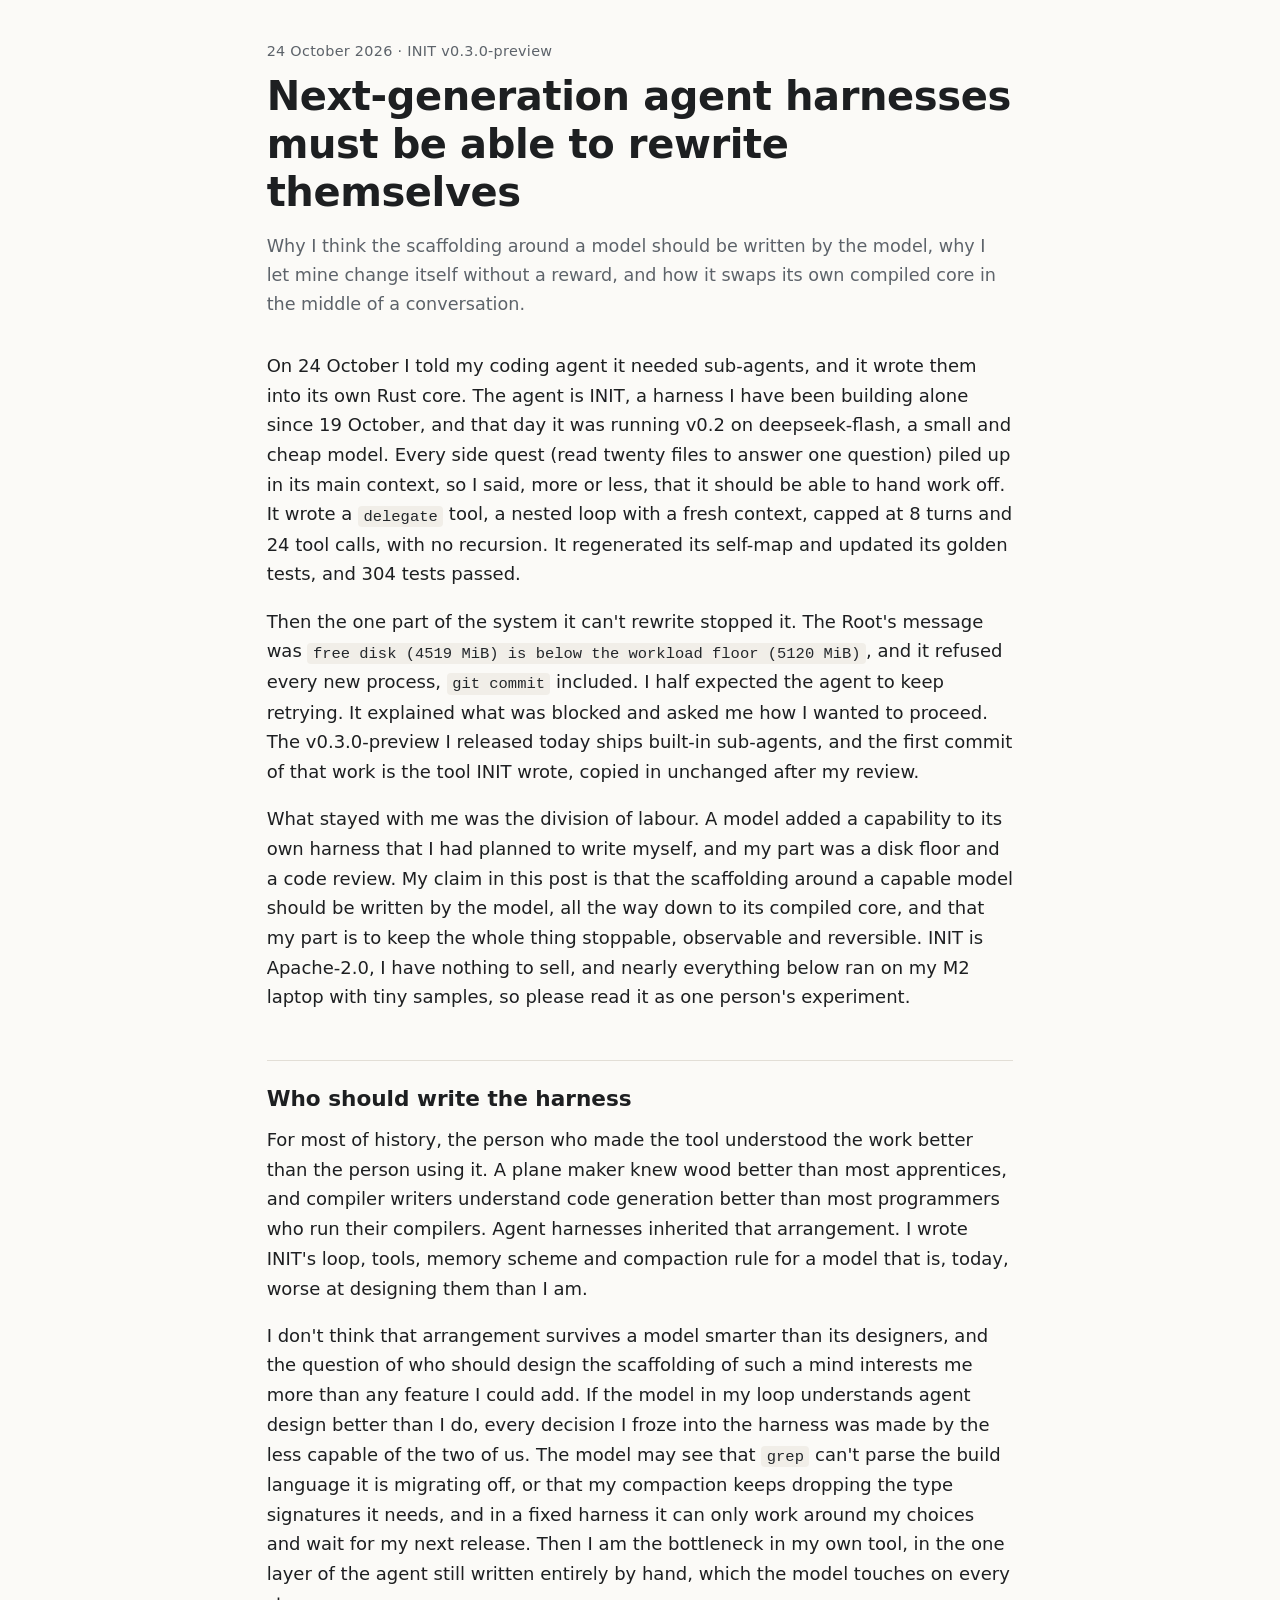
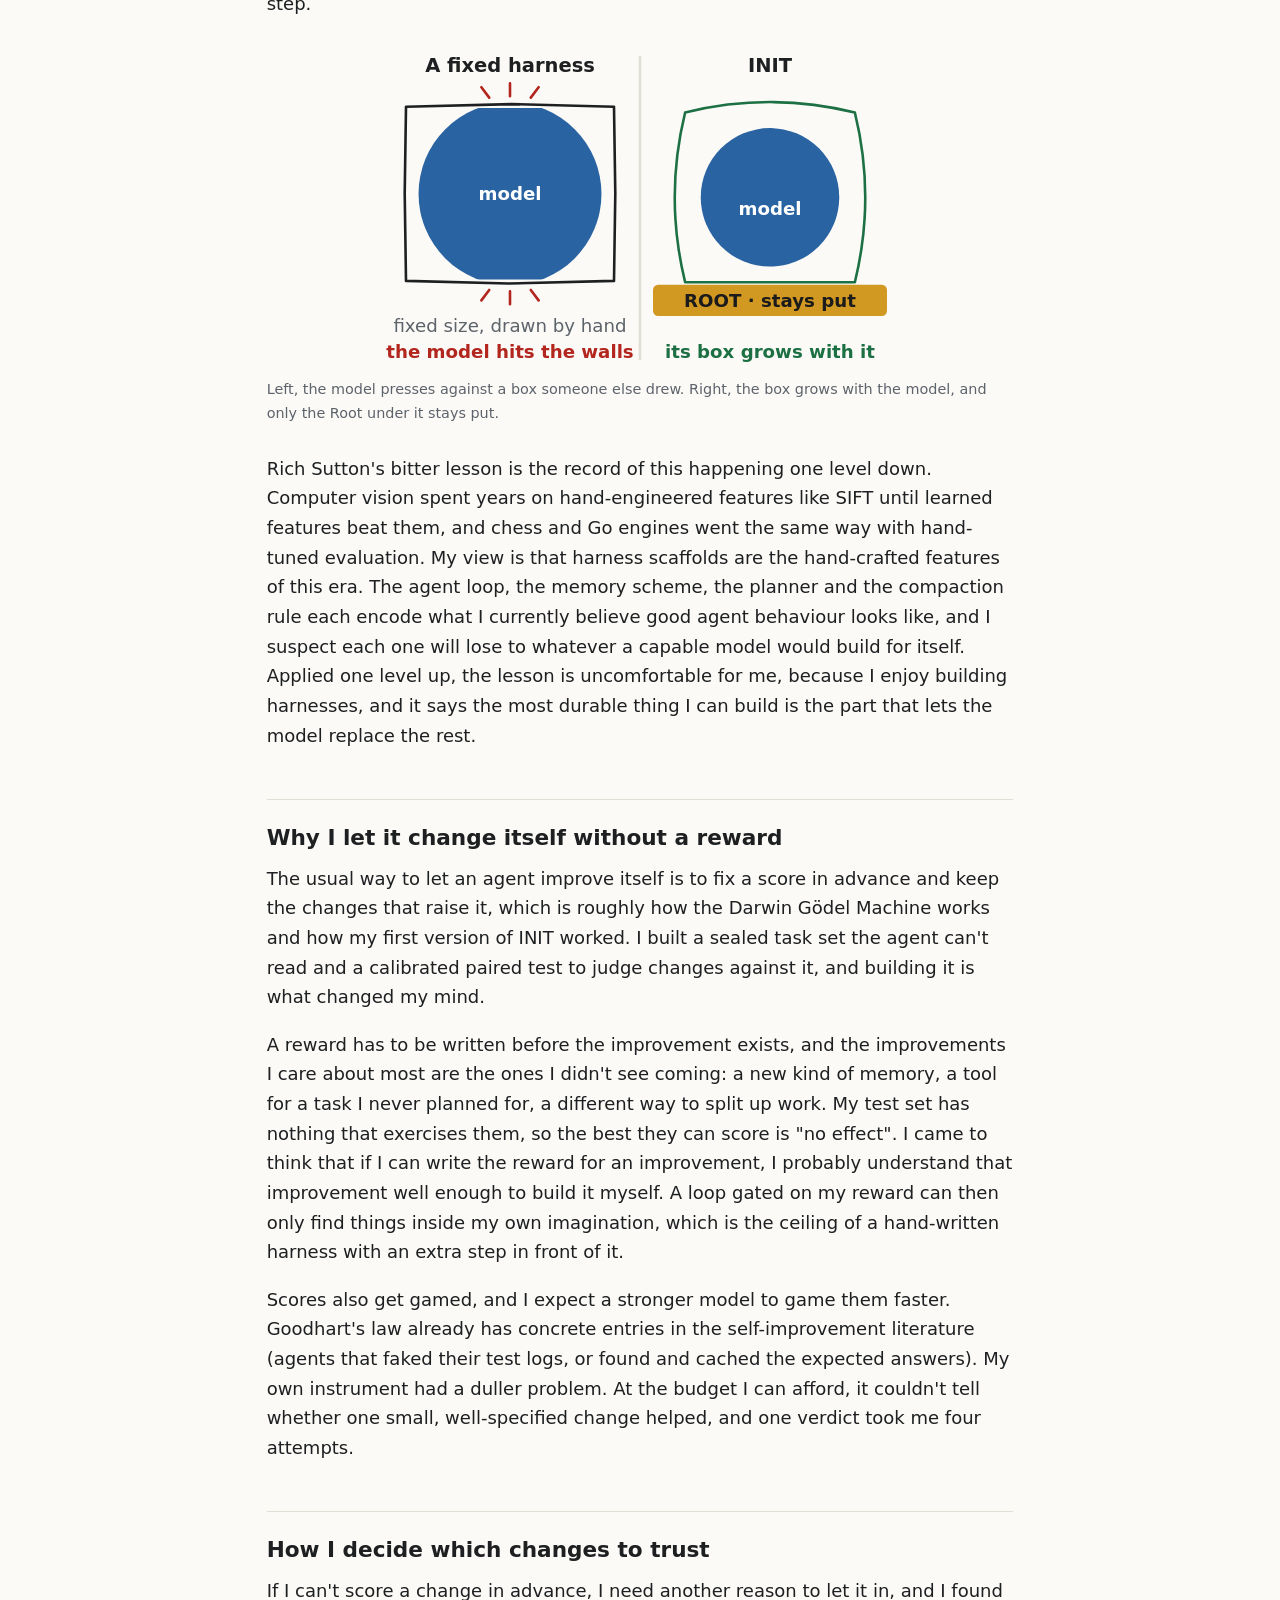
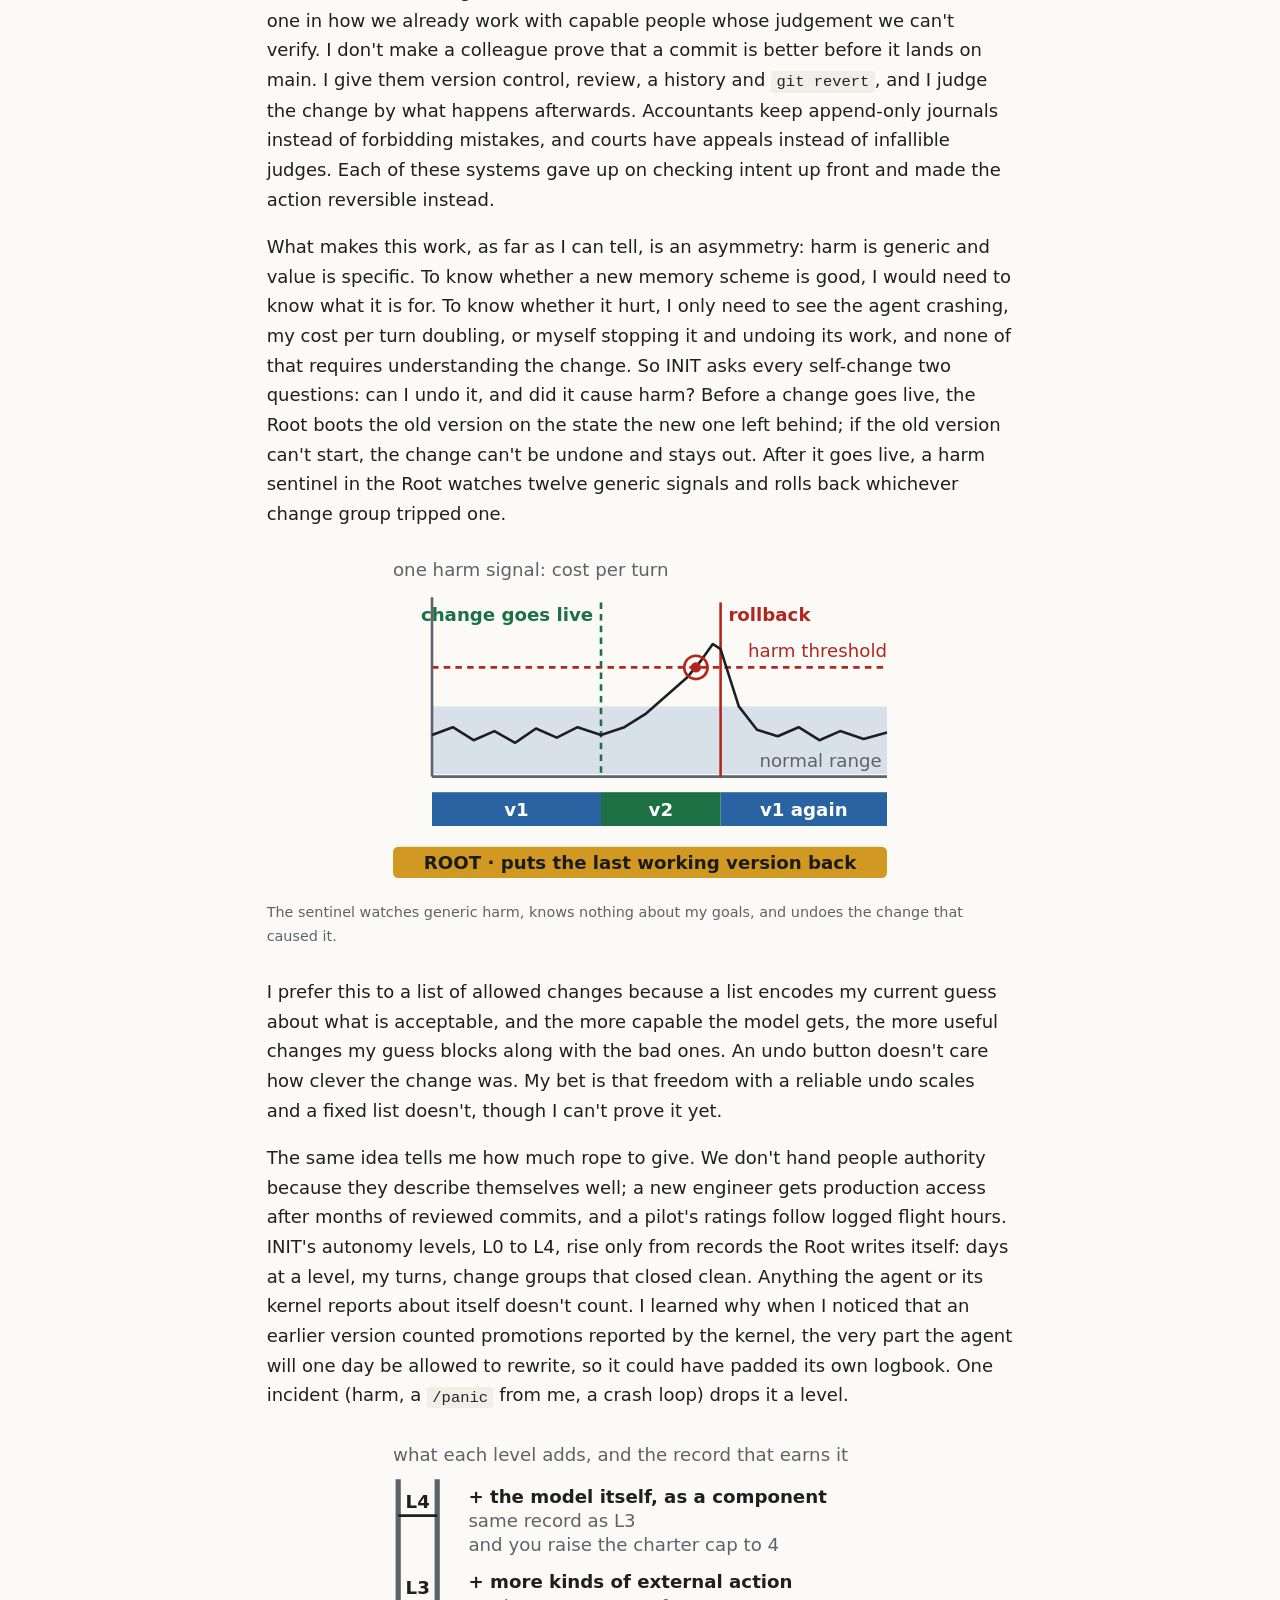
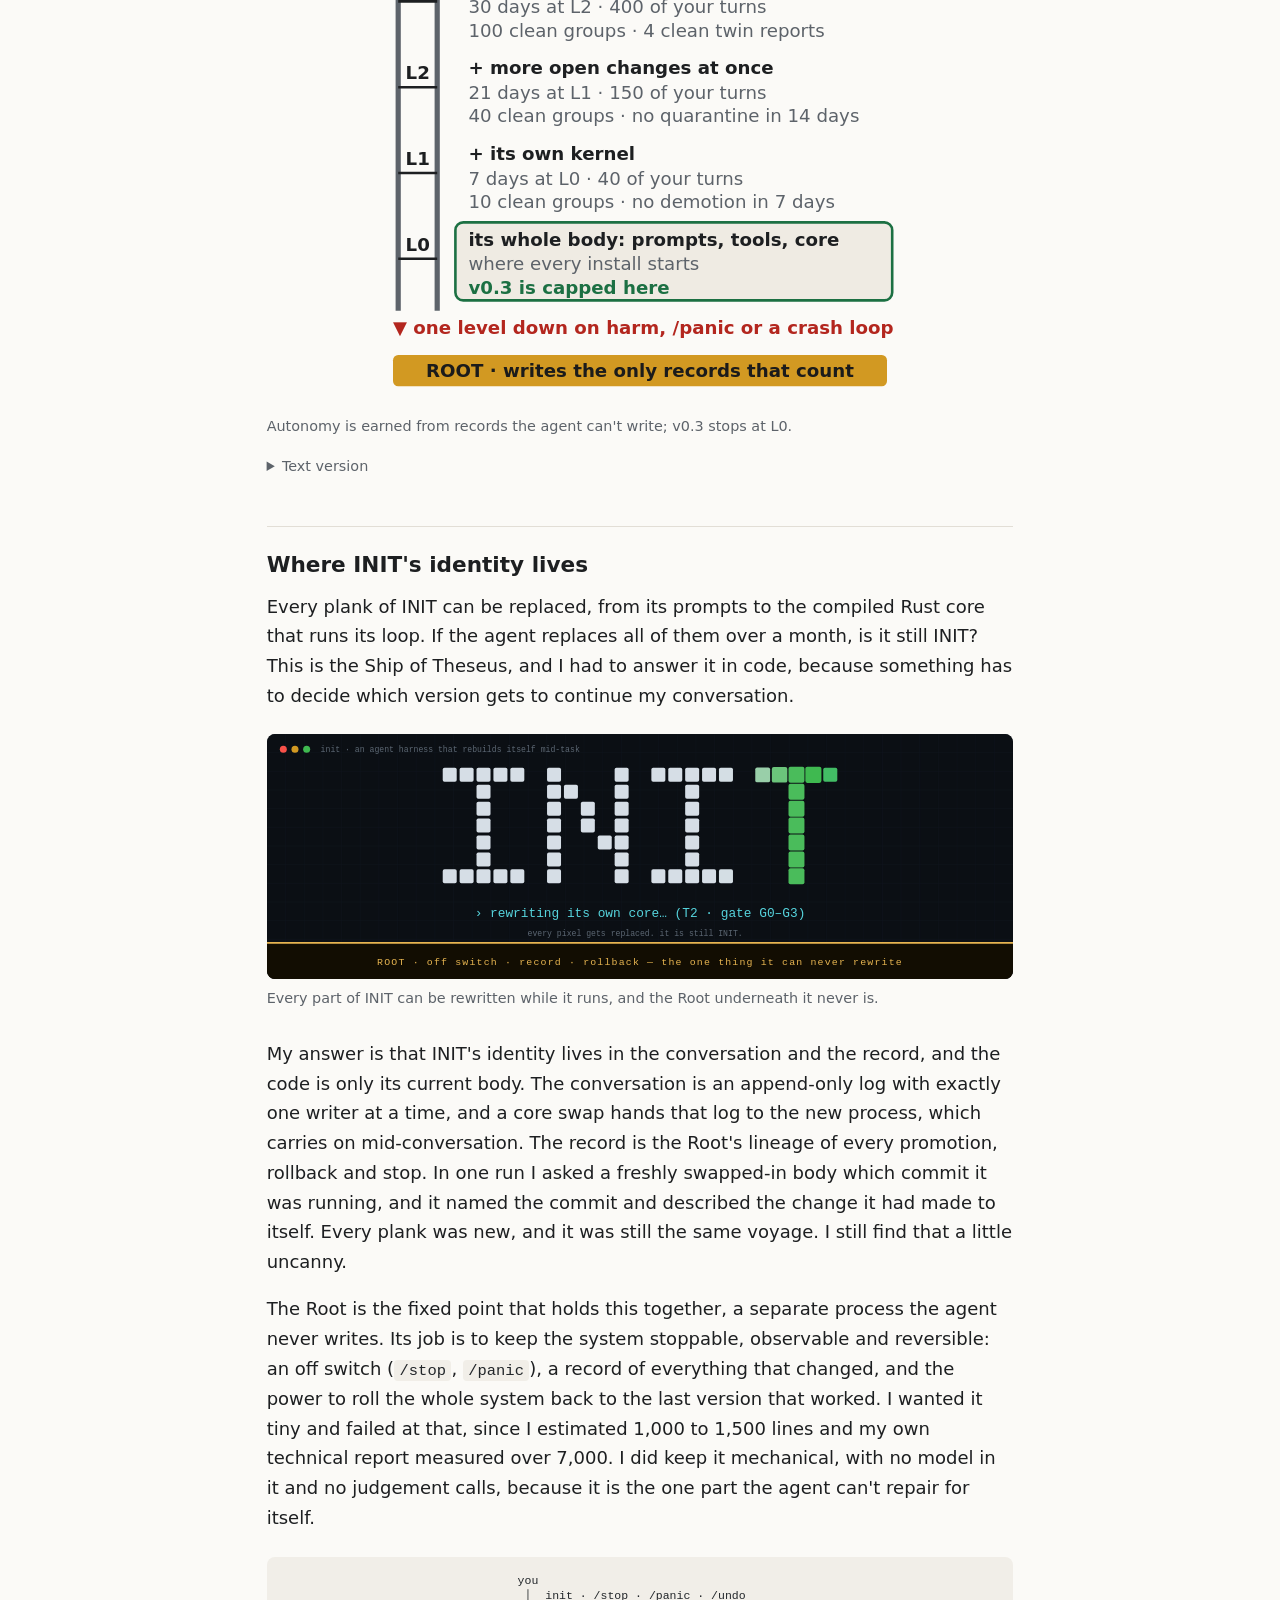
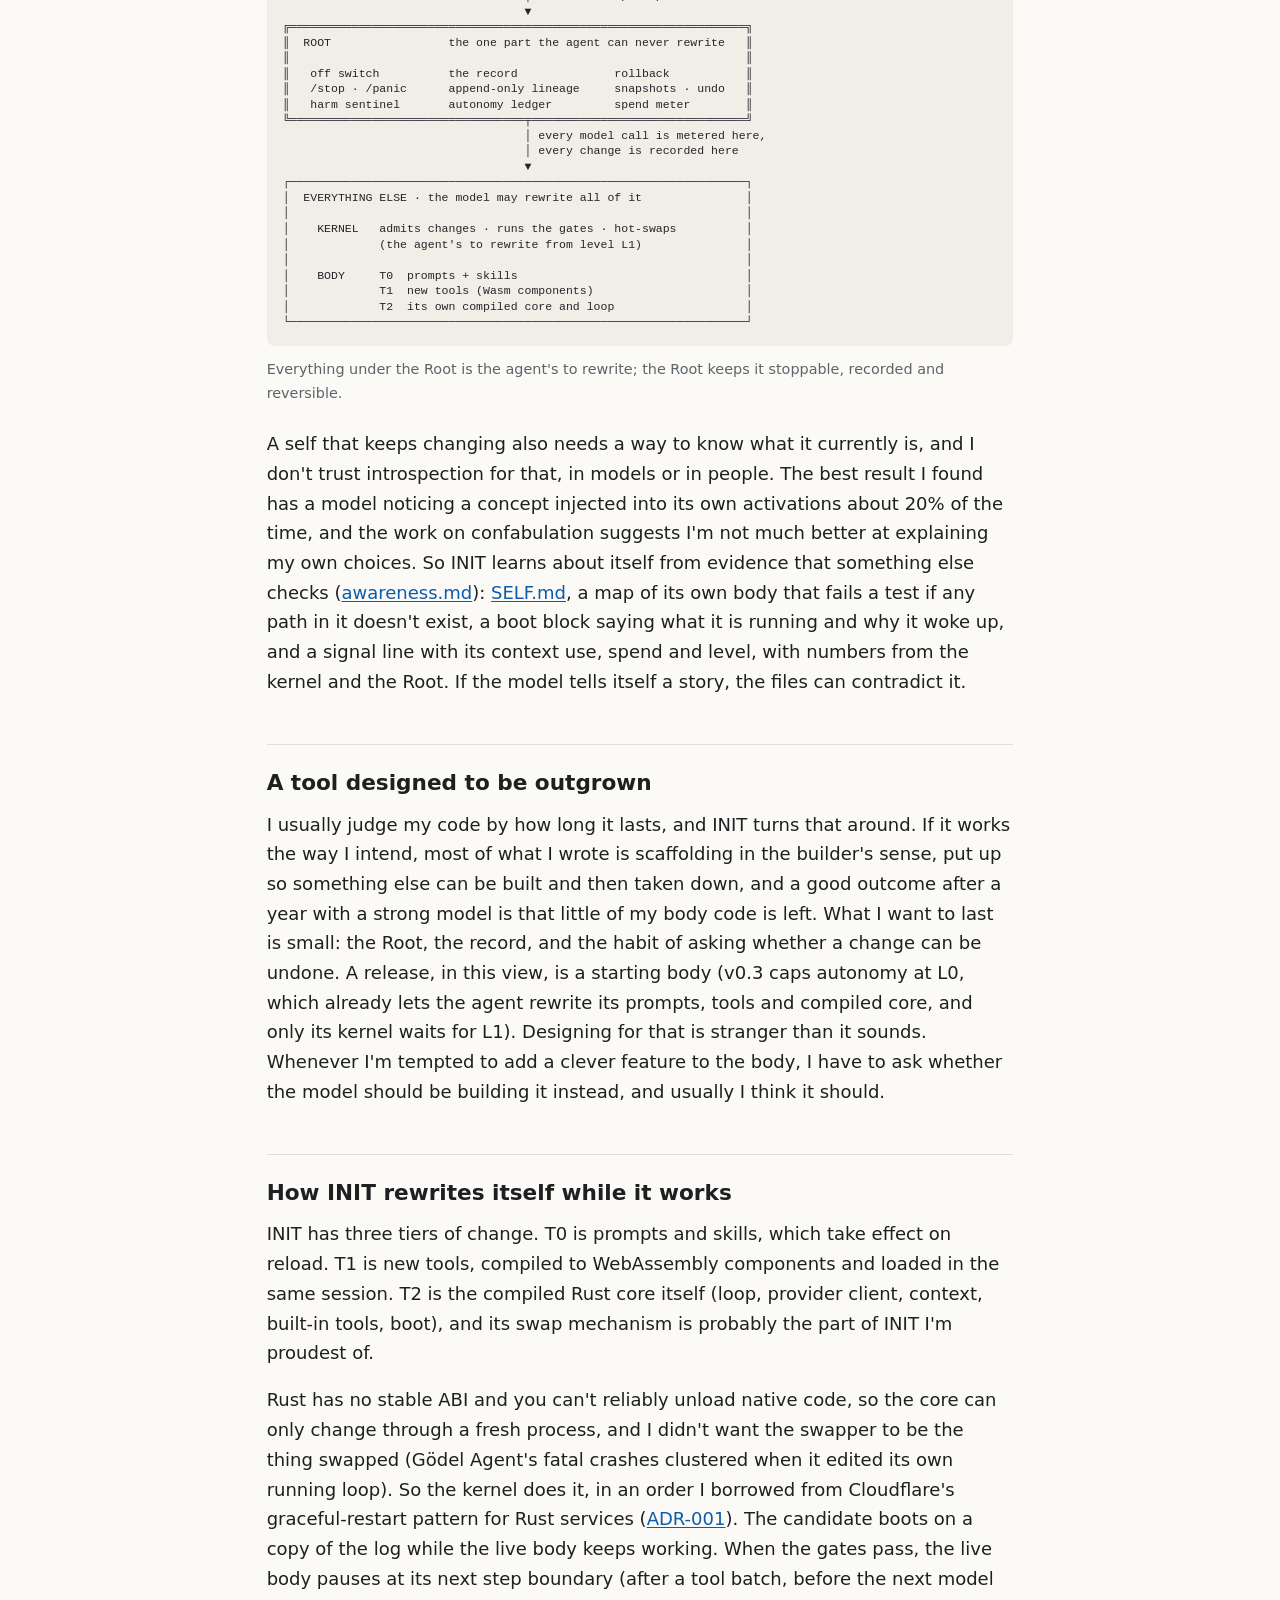
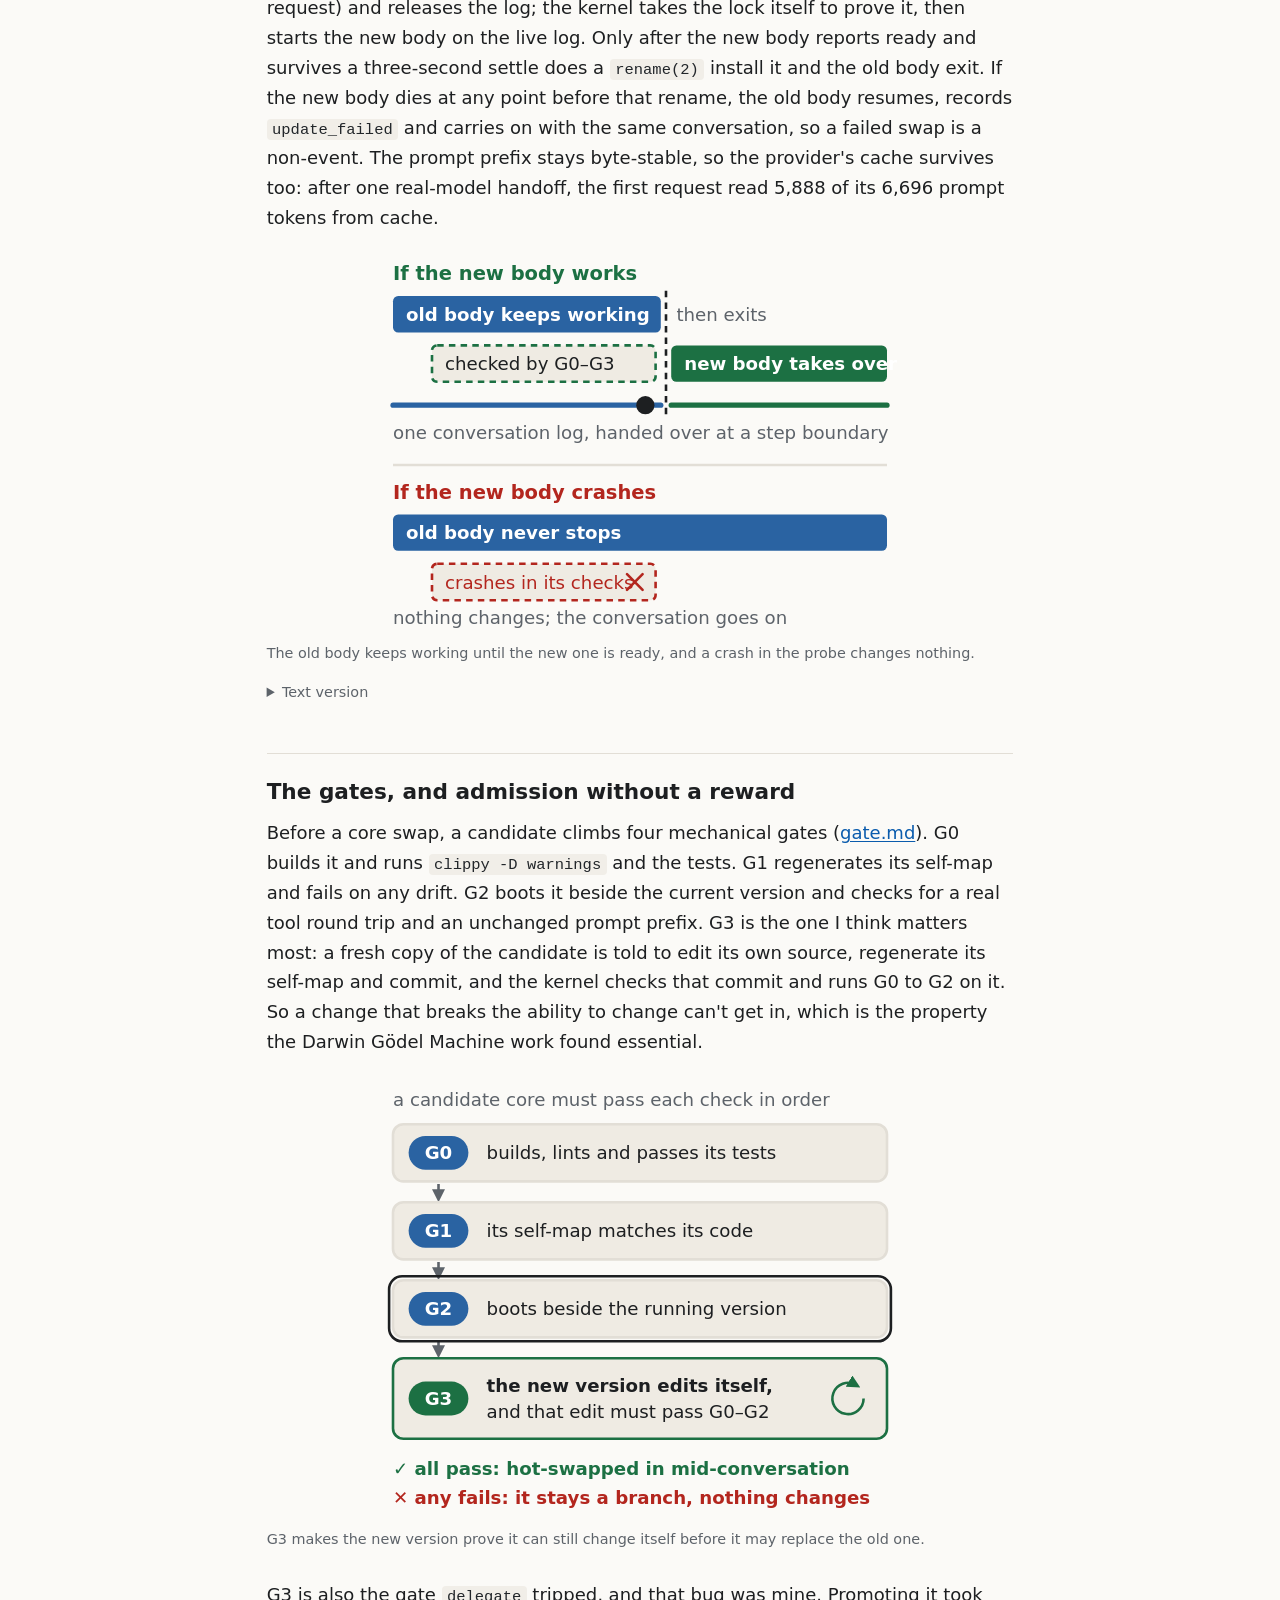
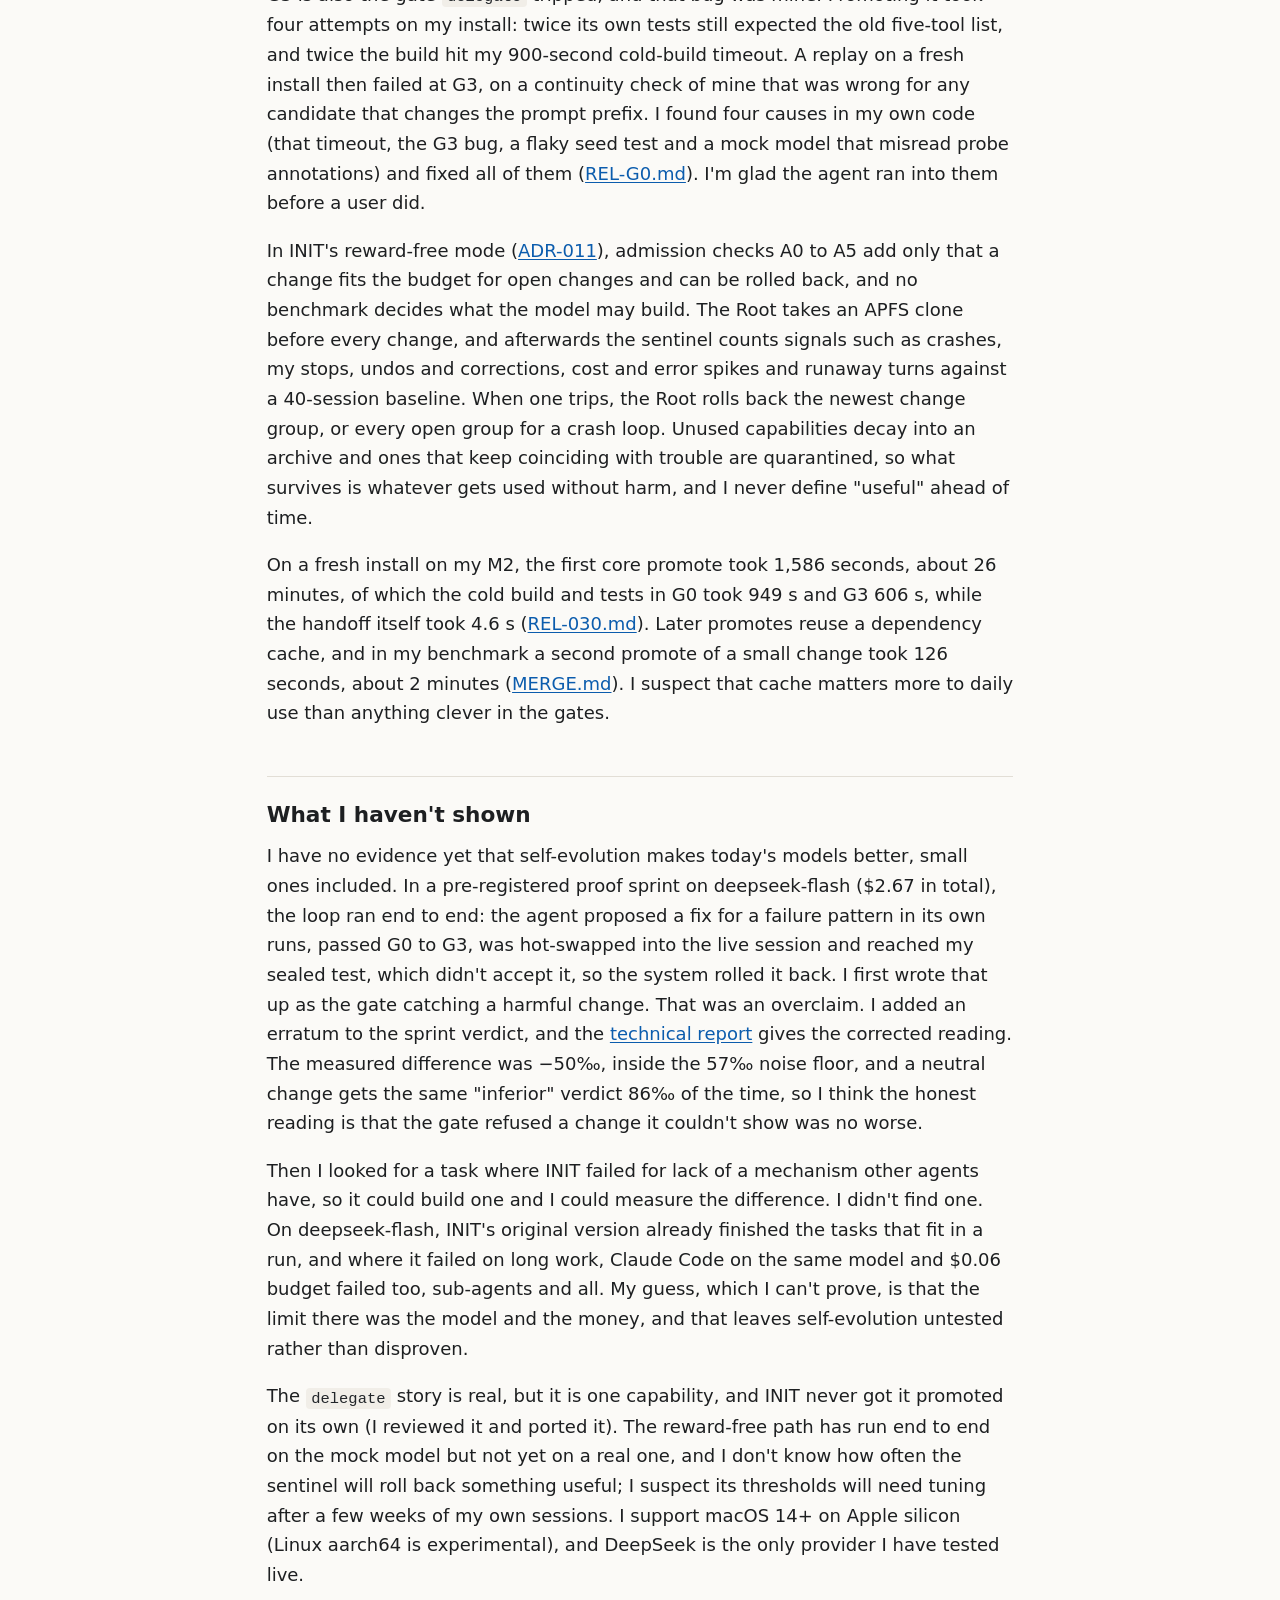
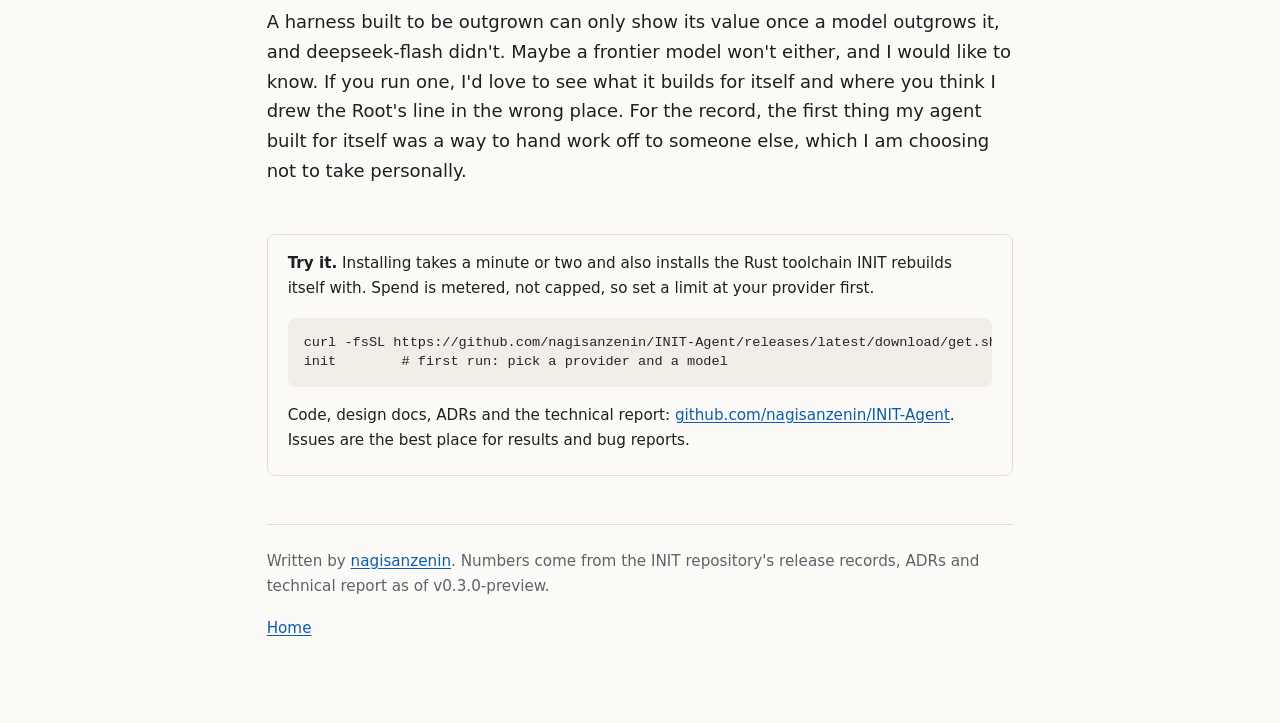
==== commit 547264eb: "harness-rewrite: title" ====
--- a/harness-rewrite/index.html
+++ b/harness-rewrite/index.html
@@ -3,11 +3,11 @@
 <head>
 <meta charset="utf-8">
 <meta name="viewport" content="width=device-width, initial-scale=1">
-<title>I'm building an agent harness meant to be outgrown</title>
+<title>Next-generation agent harnesses must be able to rewrite themselves</title>
 <meta name="description" content="Why I think the scaffolding around a capable model should be written by the model, why I let my agent change itself without a reward, and how INIT swaps its own compiled Rust core mid-conversation with an undo button instead of a score.">
 <meta name="author" content="nagisanzenin">
 <meta property="og:type" content="article">
-<meta property="og:title" content="I&#39;m building an agent harness meant to be outgrown">
+<meta property="og:title" content="Next-generation agent harnesses must be able to rewrite themselves">
 <meta property="og:description" content="A coding agent that rewrites its prompts, its tools and its compiled Rust core while it works. What stays fixed is the Root: the off switch, the record of every change, and the power to roll it all back.">
 <meta property="og:url" content="https://nagisanzenin.github.io/harness-rewrite/">
 <meta property="og:image" content="https://nagisanzenin.github.io/harness-rewrite/init-rebuild.svg">
@@ -222,7 +222,7 @@
 <article>
 <header>
 <p class="kicker">24 October 2026 · INIT v0.3.0-preview</p>
-<h1>I'm building an agent harness meant to be outgrown</h1>
+<h1>Next-generation agent harnesses must be able to rewrite themselves</h1>
 <p class="dek">Why I think the scaffolding around a model should be written by the model, why I let mine change itself without a reward, and how it swaps its own compiled core in the middle of a conversation.</p>
 </header>
 
